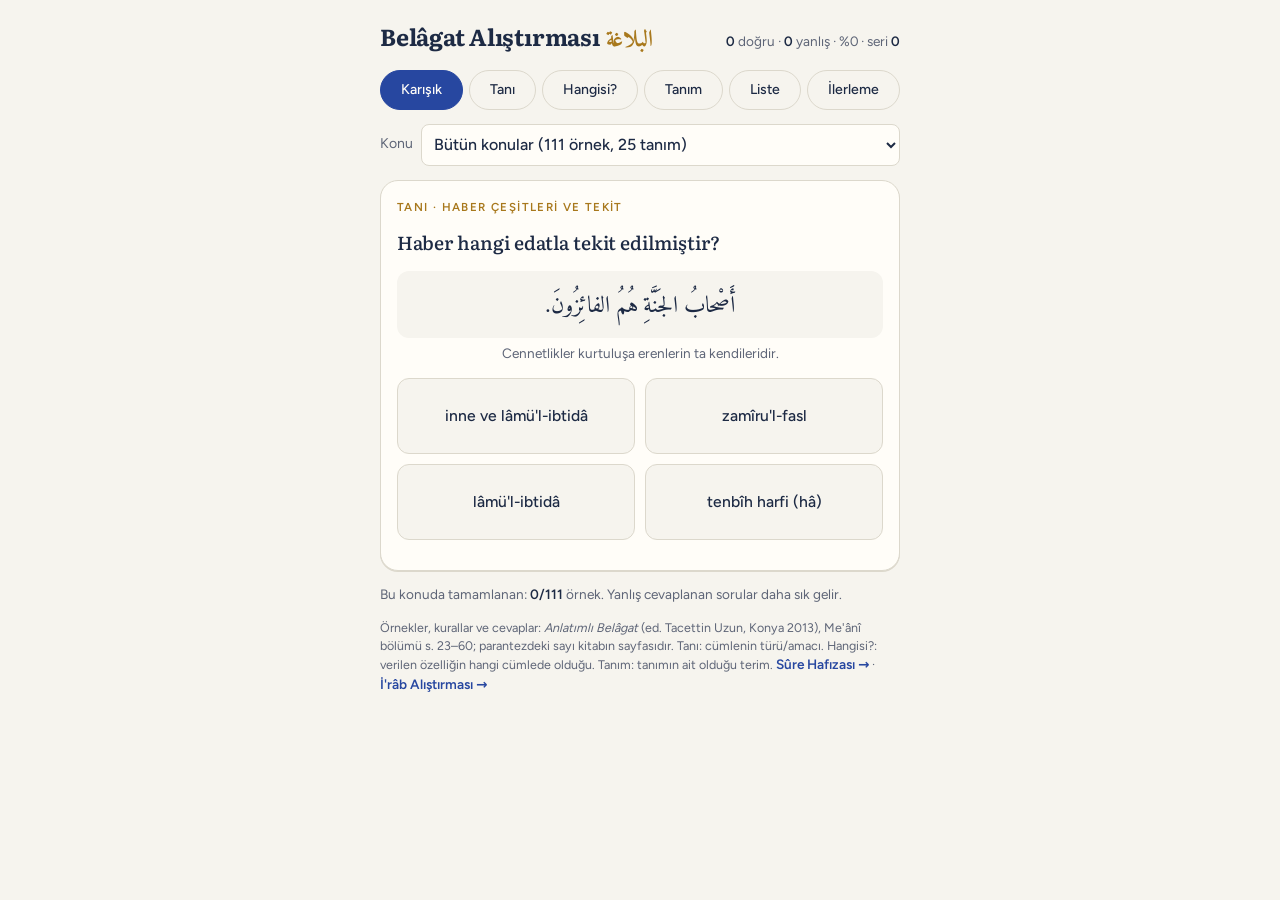
==== belagat.html @ 0d490fb8 "Belâgat Alıştırması (Anlatımlı Belâgat, Me'ânî s. 23-60) ve sınıf sınavına belâgat konuları Co-Autho" ====
<!doctype html><html lang="tr"><head><meta charset="utf-8"><meta name="viewport" content="width=device-width,initial-scale=1,viewport-fit=cover">
<title>Belâgat Alıştırması</title><meta name="theme-color" content="#f6f4ee"><meta name="format-detection" content="telephone=no">
<link rel="stylesheet" href="fonts.css"><link rel="manifest" href="manifest.webmanifest"><link rel="icon" href="icons/icon-192.png" sizes="192x192" type="image/png">
<style>[hidden]{display:none!important}*,*::before,*::after{box-sizing:border-box}
/* Layout: tek sütun, telefon ölçüsünde kart; üstte mod sekmeleri, ortada soru, altta seçenekler. Mushaf kâğıdı + lâcivert mürekkep + tezhip altını */
:root{
  --paper:#f6f4ee; --card:#fffdf8; --ink:#1d2a44; --muted:#5e6577; --line:#dcd8cc;
  --lapis:#2747a0; --lapis-soft:#e4e9f7; --gold:#a8781c; --gold-soft:#f5ead3;
  --ok:#1f7a4d; --ok-soft:#dcf0e4; --bad:#b03a2e; --bad-soft:#f7e1de;
  --f-ar:"Amiri","Noto Naskh Arabic","Scheherazade New","Traditional Arabic",serif;
  --f-disp:"Literata",Georgia,serif;
  --f-ui:"Figtree",system-ui,-apple-system,"Segoe UI",sans-serif;
}
@media (prefers-color-scheme: dark){:root:not([data-theme="light"]){
  --paper:#12161f; --card:#1a2030; --ink:#e8e4d8; --muted:#a3a8b6; --line:#2d3446;
  --lapis:#8fa8ec; --lapis-soft:#25305a; --gold:#d8aa52; --gold-soft:#3a3020;
  --ok:#6fcf9c; --ok-soft:#173a2a; --bad:#ec8a7e; --bad-soft:#41211e; color-scheme:dark}}
:root[data-theme="dark"]{
  --paper:#12161f; --card:#1a2030; --ink:#e8e4d8; --muted:#a3a8b6; --line:#2d3446;
  --lapis:#8fa8ec; --lapis-soft:#25305a; --gold:#d8aa52; --gold-soft:#3a3020;
  --ok:#6fcf9c; --ok-soft:#173a2a; --bad:#ec8a7e; --bad-soft:#41211e; color-scheme:dark}
html,body{background:var(--paper);color:var(--ink)}
body{font-family:var(--f-ui);font-size:17px;line-height:1.45;-webkit-tap-highlight-color:transparent;overscroll-behavior-y:contain;-webkit-text-size-adjust:100%;
  padding-left:max(16px,env(safe-area-inset-left,0px));padding-right:max(16px,env(safe-area-inset-right,0px));padding-block:12px 96px}
.wrap{max-width:520px;margin:0 auto;display:flex;flex-direction:column;gap:14px}
header{display:flex;align-items:baseline;justify-content:space-between;gap:4px 12px;flex-wrap:wrap}
h1{font-family:var(--f-disp);font-weight:700;font-size:1.45rem;margin:0;letter-spacing:-.01em}
h1 span{font-family:var(--f-ar);color:var(--gold);font-weight:700;margin-inline-start:6px}
.stats{font-size:.85rem;color:var(--muted);font-variant-numeric:tabular-nums}
.stats b{color:var(--ink)}
nav.tabs{display:flex;flex-wrap:wrap;gap:6px}
nav.tabs button{flex:1 1 auto;min-height:40px;border:1px solid var(--line);background:transparent;color:var(--ink);
  font:500 .88rem var(--f-ui);padding:6px 10px;border-radius:999px;cursor:pointer;touch-action:manipulation;user-select:none;-webkit-user-select:none}
nav.tabs button[aria-pressed="true"]{background:var(--lapis);border-color:var(--lapis);color:var(--card)}
.filter{display:flex;align-items:center;gap:8px;font-size:.88rem;color:var(--muted)}
.filter{flex-wrap:wrap}
.filter select{flex:1 1 200px;min-height:42px;font:500 1rem var(--f-ui);color:var(--ink);background:var(--card);border:1px solid var(--line);border-radius:8px;padding:6px 8px}
.card{background:var(--card);border:1px solid var(--line);border-radius:18px;padding:18px 16px 16px;display:flex;flex-direction:column;gap:14px;
  box-shadow:0 1px 0 var(--line)}
.kind{font-size:.72rem;letter-spacing:.12em;text-transform:uppercase;color:var(--gold);font-weight:600}
.prompt{font-family:var(--f-disp);font-size:1.18rem;font-weight:500;text-wrap:balance;margin:0}
.big{font-family:var(--f-ar);font-size:clamp(2.4rem,12vw,3.1rem);line-height:1.35;text-align:center;color:var(--lapis);direction:rtl}
.bignum{font-family:var(--f-disp);font-size:clamp(2.6rem,13vw,3.4rem);text-align:center;color:var(--lapis);font-variant-numeric:tabular-nums;line-height:1.1}
.sub{text-align:center;color:var(--muted);font-size:.95rem;margin-top:-8px}
.opts{display:grid;grid-template-columns:1fr 1fr;gap:10px}
.opts.one{grid-template-columns:1fr}
.opt{min-height:76px;min-width:0;border:1.5px solid var(--line);touch-action:manipulation;user-select:none;-webkit-user-select:none;background:var(--paper);color:var(--ink);border-radius:12px;
  font:500 1rem var(--f-ui);padding:10px 8px;cursor:pointer;display:flex;flex-direction:column;align-items:center;justify-content:center;gap:2px;text-align:center}
.opt .ar{font-family:var(--f-ar);font-size:1.5rem;line-height:1.2;direction:rtl}
.opt .tr{font-size:.85rem;color:var(--muted)}
.opt.num{font-family:var(--f-disp);font-size:1.6rem;font-variant-numeric:tabular-nums}
@media (hover:hover){.opt:hover:not(:disabled){border-color:var(--lapis)}}
.opt:active:not(:disabled){transform:scale(.98);border-color:var(--lapis)}
.opt:focus-visible,nav.tabs button:focus-visible,.next:focus-visible{outline:3px solid var(--gold);outline-offset:2px}
.opt.right{background:var(--ok-soft);border-color:var(--ok);color:var(--ok)}
.opt.right .tr{color:var(--ok)}
.opt.wrong{background:var(--bad-soft);border-color:var(--bad);color:var(--bad)}
.opt:disabled{cursor:default}
.feedback{border-radius:12px;padding:12px 14px;background:var(--gold-soft);font-size:.92rem;display:flex;flex-direction:column;gap:4px}
.feedback .title{font-weight:600}
.feedback .ar{font-family:var(--f-ar);font-size:1.45rem;line-height:1.3}
.feedback{scroll-margin-bottom:96px}
.feedback .fbhead{display:flex;align-items:baseline;justify-content:space-between;gap:8px}
.nextbar{position:fixed;left:0;right:0;bottom:0;z-index:5;background:var(--paper);border-top:1px solid var(--line);
  padding:10px max(16px,env(safe-area-inset-right,0px)) calc(10px + env(safe-area-inset-bottom,0px)) max(16px,env(safe-area-inset-left,0px))}
.next{display:block;width:100%;max-width:520px;margin:0 auto;min-height:56px;border:0;border-radius:14px;background:var(--lapis);color:var(--card);font:600 1.05rem var(--f-ui);padding:14px;cursor:pointer;touch-action:manipulation}
.weak{font-size:.85rem;color:var(--muted)}
.install{align-self:flex-start;border:1px solid var(--gold);background:var(--gold-soft);color:var(--ink);font:600 .9rem var(--f-ui);padding:9px 14px;border-radius:999px;cursor:pointer;min-height:42px}
.weak b{color:var(--ink);font-weight:600}
/* Liste */
.list{display:flex;flex-direction:column;gap:6px}
.search{font:400 1rem var(--f-ui);min-height:46px;padding:10px 12px;border-radius:10px;border:1px solid var(--line);background:var(--card);color:var(--ink)}
.row{display:grid;grid-template-columns:34px minmax(0,1fr) auto;gap:10px;align-items:center;background:var(--card);border:1px solid var(--line);border-radius:12px;padding:10px 12px}
.row .no{font-family:var(--f-disp);font-weight:700;color:var(--gold);font-variant-numeric:tabular-nums;text-align:center}
.row .mid{min-width:0}
.row .nm{font-weight:600}
.row .mn{font-size:.82rem;color:var(--muted)}
.row .rt{text-align:end;display:flex;flex-direction:column;align-items:flex-end;gap:2px}
.row .rar{font-family:var(--f-ar);font-size:1.3rem;line-height:1.1;color:var(--lapis)}
.pill{font-size:.72rem;padding:2px 7px;border-radius:999px;background:var(--lapis-soft);color:var(--lapis);font-variant-numeric:tabular-nums;white-space:nowrap}
.pill.d{background:var(--gold-soft);color:var(--gold)}
.note{font-size:.78rem;color:var(--muted)}
.prog{display:flex;flex-direction:column;gap:14px}
.prog h3{font:600 1rem var(--f-ui);margin:0 0 6px}
.kpis{display:grid;grid-template-columns:repeat(3,1fr);gap:8px}
.kpi{background:var(--card);border:1px solid var(--line);border-radius:12px;padding:10px;text-align:center}
.kpi b{display:block;font-size:1.35rem;color:var(--lapis);font-variant-numeric:tabular-nums}
.kpi span{font-size:.75rem;color:var(--muted)}
.days{display:grid;grid-template-columns:repeat(7,1fr);gap:6px;align-items:end;height:120px;background:var(--card);border:1px solid var(--line);border-radius:12px;padding:10px 10px 6px}
.day{display:flex;flex-direction:column;align-items:center;justify-content:flex-end;height:100%;gap:3px;font-size:.7rem;color:var(--muted)}
.stk{width:70%;height:70%;display:flex;flex-direction:column;justify-content:flex-end}.stk:empty,.stk.z{border-bottom:2px solid var(--line)}
.bar{width:100%;background:var(--lapis)}
.bar.w{background:var(--bad);border-radius:0}
.mrow{display:grid;grid-template-columns:110px 1fr 46px;gap:8px;align-items:center;font-size:.85rem}
.track{height:8px;background:var(--line);border-radius:99px;overflow:hidden}
.fill{height:100%;background:var(--ok)}
.btns{display:flex;flex-wrap:wrap;gap:8px}
.btn{border:1px solid var(--line);background:var(--card);color:var(--ink);font:600 .88rem var(--f-ui);padding:10px 14px;border-radius:999px;min-height:44px;cursor:pointer}
.btn.danger{border-color:var(--bad);color:var(--bad)}
@media (prefers-reduced-motion:no-preference){.opt{transition:background .15s,border-color .15s,transform .08s}}
/* Yatay tutuş: başlık küçülür, seçenekler dört sütun */
@media (orientation:landscape) and (max-height:500px){
  body{padding-block:8px 84px}
  .wrap{max-width:760px;gap:10px}
  .card{padding:14px 16px;gap:10px}
  .big{font-size:2.2rem}.bignum{font-size:2.3rem}
  .opts{grid-template-columns:repeat(4,1fr)}.opts.two{grid-template-columns:1fr 1fr}
  .opt{min-height:60px}
  .next{max-width:760px}
}
.ayah{font-family:var(--f-ar);font-size:1.55rem;line-height:2.1;direction:rtl;text-align:center;color:var(--ink);background:var(--paper);border-radius:12px;padding:10px 12px}
.ref{text-align:center;color:var(--muted);font-size:.85rem;margin-top:-8px}
.opt.mean{font-size:.98rem;line-height:1.3}
.opt .arw{font-family:var(--f-ar);font-size:1.7rem;line-height:1.3;direction:rtl}
.feedback .ayah{font-size:1.3rem;background:transparent;padding:4px 0;text-align:right}
.wrow{display:grid;grid-template-columns:minmax(0,1fr) auto;gap:10px;align-items:center;background:var(--card);border:1px solid var(--line);border-radius:12px;padding:8px 12px}
.wrow .m{font-size:.92rem}.wrow .m small{display:block;color:var(--muted);font-size:.76rem}
.wrow .a{font-family:var(--f-ar);font-size:1.5rem;color:var(--lapis);direction:rtl}
.wrow.ok{border-color:var(--ok)}
.sh{font:600 .95rem var(--f-ui);margin:10px 0 2px;color:var(--gold)}
.applink{font-size:.85rem;color:var(--lapis);text-decoration:none;font-weight:600}
.sent{font-size:1.75rem;line-height:2}
.tg{color:var(--lapis);border-bottom:3px solid var(--gold);padding-bottom:2px}
.wrow.col{grid-template-columns:1fr}
.wrow.col .sent{font-size:1.4rem;background:transparent;padding:0;text-align:right}
.opts.two{grid-template-columns:1fr 1fr}
.sent2{font-size:1.45rem;line-height:2.05}
.defn{font-size:1rem;line-height:1.5;background:var(--paper);border-radius:12px;padding:12px 14px;text-align:center}
.opts.col1{grid-template-columns:1fr}
.opt.aropt{font-family:var(--f-ar);font-size:1.2rem;line-height:1.8;text-align:right;justify-content:flex-end;padding:10px 14px;min-height:0}
.opt.aropt span{display:block;width:100%}
</style></head><body>
<div class="wrap">
  <header>
    <h1>Belâgat Alıştırması<span>البلاغة</span></h1>
    <div class="stats" id="stats"></div>
  </header>
  <nav class="tabs" id="tabs" aria-label="Çalışma türü">
    <button data-mode="mix" aria-pressed="true">Karışık</button>
    <button data-mode="tani">Tanı</button>
    <button data-mode="hangi">Hangisi?</button>
    <button data-mode="tanim">Tanım</button>
    <button data-mode="liste">Liste</button>
    <button data-mode="ilerleme">İlerleme</button>
  </nav>
  <div class="filter" id="filterBox"><label for="range">Konu</label><select id="range"></select></div>
  <section class="card" id="quiz" aria-live="polite"></section>
  <div class="weak" id="weak"></div>
  <section id="listView" hidden><div class="list" id="rows"></div></section>
  <section id="progView" class="prog" hidden></section>
  <div class="note">Örnekler, kurallar ve cevaplar: <i>Anlatımlı Belâgat</i> (ed. Tacettin Uzun, Konya 2013), Me'ânî bölümü s. 23–60; parantezdeki sayı kitabın sayfasıdır. Tanı: cümlenin türü/amacı. Hangisi?: verilen özelliğin hangi cümlede olduğu. Tanım: tanımın ait olduğu terim. <a class="applink" href="./">Sûre Hafızası →</a> · <a class="applink" href="irab.html">İ'râb Alıştırması →</a></div>
</div>
<script>
const BEL_DATA={"K": {"1": "Haber ve inşâ", "2": "Haberin gayeleri", "3": "Haber çeşitleri ve tekit", "4": "İnşâ çeşitleri", "5": "Emir", "6": "Nehiy", "7": "İstifhâm", "8": "Temennî ve teraccî", "9": "Nidâ"}, "P": {"cümle türü": "Bu cümle haberî mi, inşâî mi?", "haberin gayesi": "Bu haberin gayesi nedir?", "haberin çeşidi": "Bu haber hangi türdendir?", "tekit edatı": "Haber hangi edatla tekit edilmiştir?", "inşâ türü": "Bu cümle hangi inşâ türündendir?", "emrin kalıbı": "Emir hangi kalıpla yapılmıştır?", "emrin anlamı": "Emir hangi anlamda kullanılmıştır?", "nehyin anlamı": "Nehiy hangi anlamda kullanılmıştır?", "istenen şey": "Bu soruda ne istenmektedir?", "istifhâmın anlamı": "İstifhâm hangi anlamda kullanılmıştır?", "temennî edatı": "Temennî/teraccî hangi edatla yapılmıştır?", "nidânın amacı": "Bu nidâda ne amaçlanmıştır?"}, "R": {"cümle türü": "Hangisi {}dir?", "haberin gayesi": "Hangi cümlede {} gayesi vardır?", "haberin çeşidi": "Hangisi {}dir?", "tekit edatı": "Hangi cümlede haber {} ile tekit edilmiştir?", "inşâ türü": "Hangisi {} örneğidir?", "emrin kalıbı": "Hangi cümlede emir “{}” kalıbıyla yapılmıştır?", "emrin anlamı": "Hangi cümlede emir {} anlamındadır?", "nehyin anlamı": "Hangi cümlede nehiy {} anlamındadır?", "istenen şey": "Hangi soruda {} istenmektedir?", "istifhâmın anlamı": "Hangi cümlede istifhâm {} anlamındadır?", "temennî edatı": "Hangi cümlede {} kullanılmıştır?", "nidânın amacı": "Hangi nidâda “{}” amaçlanmıştır?"}, "S": [{"k": 1, "g": "cümle türü", "ar": "خالِدٌ يُكْرِمُ الضَّيْفَ ويَرْعَى حَقَّ الجارِ", "tr": "Halit konuğa ikram eder ve komşu hakkını gözetir.", "a": "haberî cümle", "s": "23"}, {"k": 1, "g": "cümle türü", "ar": "أَدِّ واجِبَكَ", "tr": "Ödevini yap.", "a": "inşâî cümle", "s": "23"}, {"k": 1, "g": "cümle türü", "ar": "ما أَجْمَلَ الإحْسانَ!", "tr": "İyilik etmek ne kadar güzel!", "a": "inşâî cümle", "s": "23"}, {"k": 1, "g": "cümle türü", "ar": "شَرُّ النّاسِ الَّذِينَ يُكْرَمُونَ اتِّقاءَ أَلْسِنَتِهِمْ", "tr": "En kötü insanlar, dillerinden korkulduğu için kendilerine ikram edilenlerdir.", "a": "haberî cümle", "s": "32"}, {"k": 1, "g": "cümle türü", "ar": "أَلا لَيْتَ الشَّبابَ يَعُودُ يَوْمًا * فَأُخْبِرَهُ بِما فَعَلَ المَشِيبُ", "tr": "Keşke gençlik bir gün dönse de, ihtiyarlığın neler yaptığını ona haber versem.", "a": "inşâî cümle", "s": "32"}, {"k": 2, "g": "haberin gayesi", "ar": "الأَرْضُ تَدُورُ حَوْلَ الشَّمْسِ.", "tr": "Dünya güneşin çevresinde döner.", "a": "fâidetü'l-haber", "s": "25"}, {"k": 2, "g": "haberin gayesi", "ar": "نالَكَ مِنَ السَّفَرِ نَصَبٌ شَدِيدٌ.", "tr": "Yolculuk seni çok yordu.", "a": "lâzimü'l-fâide", "s": "25"}, {"k": 2, "g": "haberin gayesi", "ar": "رَبِّ إِنِّي لا أَسْتَطِيعُ اصْطِبارًا * فَاعْفُ عَنِّي يا مَنْ يُقِيلُ العِثارا", "tr": "Rabbim! Sabredemiyorum, beni bağışla ey günahı affeden!", "a": "istirhâm (yalvarma)", "s": "25"}, {"k": 2, "g": "haberin gayesi", "ar": "ذَهَبَ الشَّبابُ فَما لَهُ مِنْ عَوْدَةٍ * وأَتَى المَشِيبُ فَأَيْنَ مِنْهُ المَهْرَبُ", "tr": "Gençlik gitti, geri gelmeyecek. Yaşlılık geldi, ondan nereye kaçılacak?", "a": "tahassür (sevilen şeye üzülme)", "s": "25"}, {"k": 2, "g": "haberin gayesi", "ar": "إِذا بَلَغَ الفِطامَ لَنا صَبِيٌّ * تَخِرُّ لَهُ الجَبابِرُ ساجِدِينا", "tr": "Bizim bir çocuğumuz sütten kesilme çağına gelince zorbalar onun önünde secdeye kapanır.", "a": "fahr (övünme)", "s": "25"}, {"k": 2, "g": "haberin gayesi", "ar": "إِذا كُنْتَ في كُلِّ الأُمُورِ مُعاتِبًا * صَدِيقَكَ لَمْ تَلْقَ الَّذِي لا تُعاتِبُهْ", "tr": "Her şeyde arkadaşını azarlarsan, azarlamayacağın kimseyi bulamazsın.", "a": "irşâd ve nush (öğüt)", "s": "25"}, {"k": 2, "g": "haberin gayesi", "ar": "فَإِنَّكَ شَمْسٌ والمُلُوكُ كَواكِبُ * إِذا طَلَعَتْ لَمْ يَبْدُ مِنْهُنَّ كَوْكَبُ", "tr": "Sen güneşsin, krallar yıldız. Güneş doğunca yıldızların hiçbiri görünmez.", "a": "medih (övgü)", "s": "25"}, {"k": 2, "g": "haberin gayesi", "ar": "حُرُوبُ المُسْتَقْبَلِ جَوِّيَّةٌ.", "tr": "Geleceğin savaşları hava savaşları olacaktır.", "a": "fâidetü'l-haber", "s": "32"}, {"k": 2, "g": "haberin gayesi", "ar": "أَنْتَ سافَرْتَ أَمْسِ.", "tr": "Sen dün yolculuğa çıktın.", "a": "lâzimü'l-fâide", "s": "32"}, {"k": 3, "g": "haberin çeşidi", "ar": "الحَياءُ زِينَةُ الحَياةِ.", "tr": "Hayâ, hayatın süsüdür.", "a": "ibtidâî haber", "s": "29"}, {"k": 3, "g": "haberin çeşidi", "ar": "إِنَّ النَّفْسَ لَأَمّارَةٌ بِالسُّوءِ.", "tr": "Gerçekten nefis aşırı derecede kötülüğü emreder. (Yûsuf 12/53)", "a": "inkârî haber", "s": "29"}, {"k": 3, "g": "haberin çeşidi", "ar": "وحَقِّكَ إِنَّ الفَراغَ لَمَفْسَدَةٌ.", "tr": "Yemin ederim ki, işsizlik kötü ve zararlıdır.", "a": "inkârî haber", "s": "29"}, {"k": 3, "g": "haberin çeşidi", "ar": "لَأَنْتَ أَحَقُّ بِالإِكْرامِ.", "tr": "Sen, kesinlikle ikrama en layık olansın.", "a": "talebî haber", "s": "29"}, {"k": 3, "g": "haberin çeşidi", "ar": "ها أَنْتُمْ تُحِبُّونَهُمْ ولا يُحِبُّونَكُمْ.", "tr": "İşte siz onları seversiniz, onlar ise sizi sevmezler.", "a": "talebî haber", "s": "29"}, {"k": 3, "g": "haberin çeşidi", "ar": "تاللهِ كَلّا سَوْفَ تَعْلَمُونَ.", "tr": "Allah'a yemin ederim ki, hayır, ileride bileceksiniz.", "a": "inkârî haber", "s": "29"}, {"k": 3, "g": "haberin çeşidi", "ar": "وأَمّا مَنْ آمَنَ وعَمِلَ صالِحًا فَلَهُ جَزاءً الحُسْنَى.", "tr": "Kim iman eder ve sâlih amel işlerse, ona mükâfat olarak daha güzeli vardır. (Kehf 18/88)", "a": "talebî haber", "s": "29"}, {"k": 3, "g": "haberin çeşidi", "ar": "أَصْحابُ الجَنَّةِ هُمُ الفائِزُونَ.", "tr": "Cennetlikler kurtuluşa erenlerin ta kendileridir. (Haşr 59/20)", "a": "talebî haber", "s": "30"}, {"k": 3, "g": "haberin çeşidi", "ar": "وإِنِّي لَصَبّارٌ عَلَى ما يَنُوبُنِي * وحَسْبُكَ أَنَّ اللهَ أَثْنَى عَلَى الصَّبْرِ", "tr": "Şüphesiz ben, başıma gelen musibetlere çok sabrederim.", "a": "inkârî haber", "s": "32"}, {"k": 3, "g": "haberin çeşidi", "ar": "ما المُقْتَصِدُ بِمُفْتَقِرٍ.", "tr": "Tutumlu olan asla fakir düşmez.", "a": "talebî haber", "s": "32"}, {"k": 3, "g": "tekit edatı", "ar": "إِنَّ النَّفْسَ لَأَمّارَةٌ بِالسُّوءِ.", "tr": "Gerçekten nefis aşırı derecede kötülüğü emreder.", "a": "inne ve lâmü'l-ibtidâ", "s": "29"}, {"k": 3, "g": "tekit edatı", "ar": "لَأَنْتَ أَحَقُّ بِالإِكْرامِ.", "tr": "Sen, kesinlikle ikrama en layık olansın.", "a": "lâmü'l-ibtidâ", "s": "29"}, {"k": 3, "g": "tekit edatı", "ar": "ها أَنْتُمْ تُحِبُّونَهُمْ ولا يُحِبُّونَكُمْ.", "tr": "İşte siz onları seversiniz, onlar ise sizi sevmezler.", "a": "tenbîh harfi (hâ)", "s": "29"}, {"k": 3, "g": "tekit edatı", "ar": "تاللهِ كَلّا سَوْفَ تَعْلَمُونَ.", "tr": "Allah'a yemin ederim ki, hayır, ileride bileceksiniz.", "a": "kasem (tâ) ve kellâ", "s": "29"}, {"k": 3, "g": "tekit edatı", "ar": "وأَمّا مَنْ آمَنَ وعَمِلَ صالِحًا فَلَهُ جَزاءً الحُسْنَى.", "tr": "Kim iman eder ve sâlih amel işlerse, ona daha güzeli vardır.", "a": "şartiyye ve tafsîliyye olan emmâ", "s": "29"}, {"k": 3, "g": "tekit edatı", "ar": "أَصْحابُ الجَنَّةِ هُمُ الفائِزُونَ.", "tr": "Cennetlikler kurtuluşa erenlerin ta kendileridir.", "a": "zamîru'l-fasl", "s": "30"}, {"k": 3, "g": "tekit edatı", "ar": "ما المُقْتَصِدُ بِمُفْتَقِرٍ.", "tr": "Tutumlu olan asla fakir düşmez.", "a": "zâid harf (bâ)", "s": "32"}, {"k": 4, "g": "inşâ türü", "ar": "اِسْمَعِ النَّصِيحَةَ!", "tr": "Öğüdü dinle!", "a": "talebî inşâ – emir", "s": "33"}, {"k": 4, "g": "inşâ türü", "ar": "لا تُؤَجِّلْ عَمَلَكَ!", "tr": "İşini erteleme!", "a": "talebî inşâ – nehiy", "s": "33"}, {"k": 4, "g": "inşâ türü", "ar": "أَمُجْتَهِدٌ أَنْتَ؟", "tr": "Sen çalışkan mısın?", "a": "talebî inşâ – istifhâm", "s": "33"}, {"k": 4, "g": "inşâ türü", "ar": "لَيْتَ الشَّبابَ يَعُودُ!", "tr": "Keşke gençlik geri gelse!", "a": "talebî inşâ – temennî", "s": "33"}, {"k": 4, "g": "inşâ türü", "ar": "يا غافِلُ انْتَبِهْ!", "tr": "Gafil! Dikkat et!", "a": "talebî inşâ – nidâ", "s": "33"}, {"k": 4, "g": "inşâ türü", "ar": "ما أَصْدَقَكَ!", "tr": "Ne kadar doğrusun!", "a": "gayr-i talebî inşâ – taaccüb", "s": "33"}, {"k": 4, "g": "inşâ türü", "ar": "واللهِ لَأَجْتَهِدَنَّ.", "tr": "Vallahi, mutlaka çalışacağım.", "a": "gayr-i talebî inşâ – kasem", "s": "33"}, {"k": 4, "g": "inşâ türü", "ar": "نِعْمَ الخَلَّةُ الشَّجاعَةُ.", "tr": "Cesaret ne iyi özelliktir.", "a": "gayr-i talebî inşâ – medih", "s": "33"}, {"k": 4, "g": "inşâ türü", "ar": "بِئْسَ رَجُلًا الجَبانُ.", "tr": "Korkak ne kötü insandır.", "a": "gayr-i talebî inşâ – zem", "s": "33"}, {"k": 4, "g": "inşâ türü", "ar": "لَعَلَّ المَرِيضَ يُشْفَى.", "tr": "Belki hasta iyileşir.", "a": "gayr-i talebî inşâ – recâ", "s": "33"}, {"k": 5, "g": "emrin kalıbı", "ar": "وأَوْفُوا بِعَهْدِ اللهِ إِذا عاهَدْتُمْ", "tr": "Anlaşma yaptığınız zaman Allah'a verdiğiniz sözü yerine getirin! (Nahl 16/91)", "a": "emir fiili", "s": "37"}, {"k": 5, "g": "emrin kalıbı", "ar": "خُذِ الكِتابَ بِقُوَّةٍ", "tr": "Kitabı kuvvetle tut! (Meryem 19/12)", "a": "emir fiili", "s": "37"}, {"k": 5, "g": "emrin kalıbı", "ar": "لِيُنْفِقْ ذُو سَعَةٍ مِنْ سَعَتِهِ", "tr": "Eli geniş olan genişliğine göre nafaka versin! (Talak 65/7)", "a": "emir lâmlı muzâri", "s": "37"}, {"k": 5, "g": "emrin kalıbı", "ar": "عَلَيْكَ بِالاجْتِهادِ.", "tr": "Çalışmaya sarıl!", "a": "emir bildiren ism-i fiil", "s": "37"}, {"k": 5, "g": "emrin kalıbı", "ar": "وبِالوالِدَيْنِ إِحْسانًا", "tr": "Ana babaya iyilik ediniz!", "a": "fiilinin yerini tutan masdar", "s": "37"}, {"k": 5, "g": "emrin kalıbı", "ar": "فَصَبْرًا في مَجالِ المَوْتِ صَبْرًا * فَما نَيْلُ الخُلُودِ بِمُسْتَطاعِ", "tr": "Ölüm konusunda sabret, sabret! Ebedîliği elde etmek imkânsızdır.", "a": "fiilinin yerini tutan masdar", "s": "36"}, {"k": 5, "g": "emrin anlamı", "ar": "يا خَلِيلَيَّ خَلِّيانِي وما بِي * أَوْ أَعِيدا إِلَيَّ عَهْدَ الشَّبابِ", "tr": "İki dostum! Ya beni kendi hâlime bırakın ya da bana gençlik günlerimi iade edin.", "a": "iltimâs", "s": "37"}, {"k": 5, "g": "emrin anlamı", "ar": "أَزِلْ حَسَدَ الحُسّادِ عَنِّي بِكَبْتِهِمْ * فَأَنْتَ الَّذِي صَيَّرْتَهُمْ لِي حُسَّدا", "tr": "Kıskançları susturarak beni kıskanılmaktan kurtar! Onları kıskanır hâle sen getirdin.", "a": "duâ", "s": "37"}, {"k": 5, "g": "emrin anlamı", "ar": "شاوِرْ سِواكَ إِذا نابَتْكَ نائِبَةٌ * يَوْمًا وإِنْ كُنْتَ مِنْ أَهْلِ المَشُوراتِ", "tr": "Kendisine danışılanlardan olsan da başına bir felaket gelince başkalarına danış!", "a": "irşâd", "s": "37"}, {"k": 5, "g": "emrin anlamı", "ar": "أَلا أَيُّها اللَّيْلُ الطَّوِيلُ أَلا انْجَلِي * بِصُبْحٍ وما الإِصْباحُ مِنْكَ بِأَمْثَلِ", "tr": "Uzun gece! Haydi yeni bir sabahla açıl! Senin getireceğin sabah daha iyi değil.", "a": "temennî", "s": "38"}, {"k": 5, "g": "emrin anlamı", "ar": "أَرُونِي بَخِيلًا طالَ عُمْرًا بِبُخْلِهِ * وهاتُوا كَرِيمًا ماتَ مِنْ كَثْرَةِ البَذْلِ", "tr": "Cimriliğiyle ömrü uzamış birini gösterin bana! Cömertlikten ölmüş birini getirin bana!", "a": "ta'cîz", "s": "38"}, {"k": 5, "g": "emrin anlamı", "ar": "إِذا لَمْ تَخْشَ عاقِبَةَ اللَّيالِي * ولَمْ تَسْتَحْيِ فَافْعَلْ ما تَشاءُ", "tr": "Gecelerin sonundan korkmadığın ve utanmadığın zaman dilediğini yap!", "a": "tehdîd", "s": "38"}, {"k": 5, "g": "emrin anlamı", "ar": "رَبَّنا إِنَّنا سَمِعْنا مُنادِيًا يُنادِي لِلإِيمانِ أَنْ آمِنُوا بِرَبِّكُمْ فَآمَنّا رَبَّنا فَاغْفِرْ لَنا ذُنُوبَنا", "tr": "Rabbimiz! ... Rabbimiz, günahlarımızı bağışla. (Âl-i İmrân 3/193)", "a": "duâ", "s": "41"}, {"k": 5, "g": "emrin anlamı", "ar": "يا نَدِيمَيَّ مِنْ سَرَنْدِيبَ كُفّا * عَنْ مَلامِي وخَلِّيانِي لِما بِي", "tr": "Ey Serendib'deki iki dostum! Beni kınamayı bırakın, beni hâlimle baş başa bırakın.", "a": "iltimâs", "s": "41"}, {"k": 5, "g": "emrin anlamı", "ar": "يا دارَ عَبْلَةَ بِالجِواءِ تَكَلَّمِي * وعِمِي صَباحًا دارَ عَبْلَةَ واسْلَمِي", "tr": "Ey Cevâ'daki Able'nin yurdu! Konuş! Günaydın, esen kal!", "a": "temennî", "s": "41"}, {"k": 5, "g": "emrin anlamı", "ar": "حُبُّ السَّلامَةِ يُثْنِي هَمَّ صاحِبِهِ * عَنِ المَعالِي ويُغْرِي المَرْءَ بِالكَسَلِ * فَإِنْ جَنَحْتَ إِلَيْهِ فَاتَّخِذْ نَفَقًا * في الأَرْضِ أَوْ سُلَّمًا في الجَوِّ فَاعْتَزِلِ", "tr": "Esenlik merakı insanı yüceliklerden alıkoyar... Buna yönelirsen yeryüzüne bir tünel kaz ya da göğe merdiven kur da uzaklaş!", "a": "ta'cîz", "s": "41"}, {"k": 5, "g": "emrin anlamı", "ar": "فَانْهَضْ إِلَى صَهَواتِ المَجْدِ مُعْتَلِيًا * فَالبازُ لَمْ يَأْوِ إِلّا عالِيَ القُلَلِ", "tr": "Yükselerek şerefin zirvelerine doğru atıl! Şahin ancak yüksek zirvelerde barınır.", "a": "irşâd", "s": "41"}, {"k": 6, "g": "nehyin anlamı", "ar": "لا تَحْتَجِبْ عَنِ العُيُونِ أَيُّها القَمَرُ.", "tr": "Ay! Gözlerden saklanma.", "a": "temennî", "s": "44"}, {"k": 6, "g": "nehyin anlamı", "ar": "لا تَعْتَذِرُوا اليَوْمَ.", "tr": "Bu gün mazeret göstermeyin.", "a": "tevbîh", "s": "44"}, {"k": 6, "g": "nehyin anlamı", "ar": "يا إِلَهِي لا تَمْنَعْ عَطاءَكَ عَنِّي.", "tr": "İlahım! Benden lütfunu esirgeme.", "a": "duâ", "s": "44"}, {"k": 6, "g": "nehyin anlamı", "ar": "لا تَكُنْ رَطْبًا فَتُعْصَرَ، ولا يابِسًا فَتُكْسَرَ.", "tr": "Pek yaş olma sıkılırsın; pek de kuru olma kırılırsın.", "a": "irşâd", "s": "44"}, {"k": 7, "g": "istifhâmın anlamı", "ar": "أَغَيْرَ اللهِ تَدْعُونَ؟", "tr": "Allah'tan başkasına mı yalvarıyorsunuz?", "a": "inkâr", "s": "49"}, {"k": 7, "g": "istifhâmın anlamı", "ar": "مَتَى يَبْلُغُ البُنْيانُ يَوْمًا تَمامَهُ * إِذا كُنْتَ تَبْنِيهِ وغَيْرُكَ يَهْدِمُ", "tr": "Senin yaptığını öbürü yıkarsa, yapı bir gün ne zaman tamamlanır?", "a": "inkâr", "s": "49"}, {"k": 7, "g": "istifhâmın anlamı", "ar": "أَتَخْشَوْنَهُمْ فَاللهُ أَحَقُّ أَنْ تَخْشَوْهُ إِنْ كُنْتُمْ مُؤْمِنِينَ", "tr": "Onlardan korkuyor musunuz? Oysa mümin iseniz Allah'tan korkmanız daha uygundur.", "a": "nehiy", "s": "49"}, {"k": 7, "g": "istifhâmın anlamı", "ar": "مَنْ ذا الَّذِي يَشْفَعُ عِنْدَهُ إِلّا بِإِذْنِهِ", "tr": "İzni olmaksızın onun katında şefaatte bulunacak kimdir?", "a": "ta'zîm", "s": "49"}, {"k": 7, "g": "istifhâmın anlamı", "ar": "ما لِهَذا الرَّسُولِ يَأْكُلُ الطَّعامَ ويَمْشِي في الأَسْواقِ", "tr": "Bu ne biçim elçi! Yemek yiyor, çarşı pazarda dolaşıyor.", "a": "taaccüb", "s": "49"}, {"k": 8, "g": "temennî edatı", "ar": "لَيْتَ الكَواكِبَ تَدْنُو لِي فَأَنْظِمَها * عُقُودَ مَدْحٍ", "tr": "Keşke yıldızlar bana yaklaşsa da onları övgü gerdanlıkları olarak dizsem.", "a": "لَيْتَ (asıl temennî edatı)", "s": "54"}, {"k": 8, "g": "temennî edatı", "ar": "واهًا لِأَيّامِ الصِّبا وزَمانِهِ * لَوْ كانَ أَسْعَفَ بِالمُقامِ قَلِيلا", "tr": "Çocukluk günleri ne güzeldi! Keşke biraz daha kalabilseydim.", "a": "لَوْ (ليت yerine)", "s": "54"}, {"k": 8, "g": "temennî edatı", "ar": "هَلْ إِلَى خُرُوجٍ مِنْ سَبِيلٍ؟", "tr": "Bir daha çıkmaya yol var mıdır?", "a": "هَلْ (ليت yerine)", "s": "54"}, {"k": 8, "g": "temennî edatı", "ar": "فَيا لَيْتَ ما بَيْنِي وبَيْنَ أَحِبَّتِي * مِنَ البُعْدِ ما بَيْنِي وبَيْنَ المَصائِبِ", "tr": "Keşke sevdiklerimle aramdaki uzaklık, musibetlerle aramdaki kadar olsaydı.", "a": "لَيْتَ (لعل yerine, teraccî)", "s": "54"}, {"k": 6, "g": "nehyin anlamı", "ar": "وَلا تَقْرَبُوا مالَ اليَتِيمِ إِلّا بِالَّتِي هِيَ أَحْسَنُ", "tr": "Yetimin malına ancak en güzel şekilde yaklaşın. (En'âm 6/152)", "a": "hakiki nehiy (yasaklama)", "s": "42"}, {"k": 6, "g": "nehyin anlamı", "ar": "رَبَّنا لا تُؤاخِذْنا إِنْ نَسِينا أَوْ أَخْطَأْنا", "tr": "Rabbimiz! Unutursak veya hata yaparsak bizi sorumlu tutma. (Bakara 2/286)", "a": "duâ", "s": "42"}, {"k": 6, "g": "nehyin anlamı", "ar": "يا أَخِي لا تَذْهَبْ حَتَّى تَنْتَهِيَ مِنْ أَكْلِ الفُطُورِ", "tr": "Kardeşim! Kahvaltını bitirmeden gitme!", "a": "iltimâs", "s": "42"}, {"k": 6, "g": "nehyin anlamı", "ar": "لا تَجْلِسْ إِلَى أَهْلِ الدَّنايا * فَإِنَّ خَلائِقَ السُّفَهاءِ تُعْدِي", "tr": "Seviyesiz insanlarla oturma! Düşük insanların ahlakı bulaşır.", "a": "irşâd", "s": "42"}, {"k": 6, "g": "nehyin anlamı", "ar": "يا لَيْلُ طُلْ يا نَوْمُ زُلْ * يا صُبْحُ قِفْ لا تَطْلُعْ", "tr": "Gece! Uza! Uyku! Yok ol! Sabah! Dur! Doğma!", "a": "temennî", "s": "42"}, {"k": 6, "g": "nehyin anlamı", "ar": "لا تُطِعْ أَمْرِي.", "tr": "Emrime itaat etme.", "a": "tehdîd", "s": "42"}, {"k": 6, "g": "nehyin anlamı", "ar": "دَعِ المَكارِمَ لا تَرْحَلْ لِبُغْيَتِها * واقْعُدْ فَإِنَّكَ أَنْتَ الطّاعِمُ الكاسِي", "tr": "İyilikleri bırak, peşlerine düşme! Otur, sen yiyensin, giyensin.", "a": "tahkîr", "s": "43"}, {"k": 6, "g": "nehyin anlamı", "ar": "لا تَنْهَ عَنْ خُلُقٍ وتَأْتِيَ مِثْلَهُ * عارٌ عَلَيْكَ إِذا فَعَلْتَ عَظِيمُ", "tr": "Aynısını yapıp da bir huydan başkasını menetme. Bu senin için büyük ayıptır.", "a": "tevbîh", "s": "43"}, {"k": 7, "g": "istenen şey", "ar": "أَخالِدٌ سافَرَ أَمْ سَعِيدٌ؟", "tr": "Halid mi yoksa Said mi gitti?", "a": "tasavvur", "s": "45"}, {"k": 7, "g": "istenen şey", "ar": "أَأَنْتَ فَعَلْتَ هَذا بِآلِهَتِنا يا إِبْراهِيمُ؟", "tr": "İbrahim! Bunu ilahlarımıza sen mi yaptın? (Enbiyâ 21/62)", "a": "tasavvur", "s": "45"}, {"k": 7, "g": "istenen şey", "ar": "أَيَصْدَأُ الذَّهَبُ؟", "tr": "Altın paslanır mı?", "a": "tasdîk", "s": "45"}, {"k": 7, "g": "istenen şey", "ar": "هَلْ يَعْقِلُ الحَيَوانُ؟", "tr": "Hayvan düşünür mü?", "a": "tasdîk", "s": "45"}, {"k": 7, "g": "istenen şey", "ar": "هَلْ سَعِيدٌ مُسافِرٌ؟", "tr": "Said gidiyor mu?", "a": "tasdîk", "s": "45"}, {"k": 7, "g": "istifhâmın anlamı", "ar": "هَلْ جَزاءُ الإِحْسانِ إِلّا الإِحْسانُ", "tr": "İyiliğin karşılığı iyilikten başkası mıdır? (Rahmân 55/60)", "a": "nefy", "s": "45"}, {"k": 7, "g": "istifhâmın anlamı", "ar": "هَلْ يَضُرُّ البَحْرَ أَمْسَى زاخِرًا * أَنْ رَمَى فِيهِ غُلامٌ بِحَجَرْ", "tr": "Dopdolu denize bir çocuğun taş atması zarar verir mi?", "a": "inkâr", "s": "45"}, {"k": 7, "g": "istifhâmın anlamı", "ar": "أَلَسْتَ أَكْثَرَهُمْ جُودًا وأَحْسَنَهُمْ خُلُقًا", "tr": "Sen onların en cömerdi, ahlakı en güzel olanı değil misin?", "a": "takrîr", "s": "45"}, {"k": 7, "g": "istifhâmın anlamı", "ar": "مَنْ ذا الَّذِي يَقُومُ بِهَذا المَشْرُوعِ العَظِيمِ غَيْرُكَ؟", "tr": "Bu büyük projeyi senden başka kim yapabilir?", "a": "ta'zîm", "s": "45"}, {"k": 7, "g": "istifhâmın anlamı", "ar": "أَهَذا الَّذِي أَطْنَبْتَ في مَدْحِهِ؟", "tr": "Uzun uzun medhettiğin kimse bu mu?", "a": "tahkîr", "s": "45"}, {"k": 7, "g": "istifhâmın anlamı", "ar": "أَتَأْمُرُونَ النّاسَ بِالبِرِّ وتَنْسَوْنَ أَنْفُسَكُمْ؟", "tr": "Kendinizi unutup başkalarına iyiliği mi emrediyorsunuz? (Bakara 2/44)", "a": "tevbîh", "s": "46"}, {"k": 7, "g": "istifhâmın anlamı", "ar": "أَبِنْتَ الدَّهْرِ عِنْدِي كُلُّ بِنْتٍ * فَكَيْفَ وَصَلْتِ أَنْتِ مِنَ الزِّحامِ", "tr": "Ey musibet! Bende her türlü musibet varken sen kalabalıktan nasıl geldin?", "a": "taaccüb", "s": "46"}, {"k": 8, "g": "temennî edatı", "ar": "فَلَيْتَ اللَّيْلَ فِيهِ كانَ شَهْرًا * ومَرَّ نَهارُهُ مَرَّ السَّحابِ", "tr": "Keşke ondaki gece bir ay olsa, gündüzü bulut gibi geçse!", "a": "لَيْتَ (asıl temennî edatı)", "s": "50"}, {"k": 8, "g": "temennî edatı", "ar": "يا لَيْتَ لَنا مِثْلَ ما أُوتِيَ قارُونُ", "tr": "Keşke Kârûn'a verilen mal gibi bizim de olsa. (Kasas 28/79)", "a": "لَيْتَ (asıl temennî edatı)", "s": "50"}, {"k": 8, "g": "temennî edatı", "ar": "فَهَلْ لَنا مِنْ شُفَعاءَ فَيَشْفَعُوا لَنا", "tr": "Şimdi şefaatçilerden hiçbiri var mı ki bize şefaat etsinler? (A'râf 7/53)", "a": "هَلْ (ليت yerine)", "s": "50"}, {"k": 8, "g": "temennî edatı", "ar": "يا هامانُ ابْنِ لِي صَرْحًا لَعَلِّي أَبْلُغُ الأَسْبابَ أَسْبابَ السَّماواتِ", "tr": "Hâmân! Bana yüksek bir kule yap, belki göklerin yollarına ulaşırım. (Mü'min 40/36-37)", "a": "لَعَلَّ (ليت yerine)", "s": "50"}, {"k": 8, "g": "temennî edatı", "ar": "وَلَّى الشَّبابُ حَمِيدَةً أَيّامُهُ * لَوْ كانَ ذَلِكَ يُشْتَرَى أَوْ يُرْجِعُ", "tr": "Gençlik geçti gitti. Keşke satın alınabilse veya geri döndürülebilse.", "a": "لَوْ (ليت yerine)", "s": "50"}, {"k": 8, "g": "temennî edatı", "ar": "لَعَلَّ اللهَ يَأْتِي بِالفَرَجِ.", "tr": "Umulur ki Allah ferahlık getirir.", "a": "لَعَلَّ (teraccî)", "s": "51"}, {"k": 8, "g": "temennî edatı", "ar": "عَسَى الغائِبُ يَعُودُ.", "tr": "Belki kayıp döner.", "a": "عَسَى (teraccî)", "s": "51"}, {"k": 8, "g": "temennî edatı", "ar": "لَيْتَ المُلُوكَ عَلَى الأَقْدارِ مُعْطِيَةٌ * فَلَمْ يَكُنْ لِدَنِيءٍ عِنْدَهُ طَمَعُ", "tr": "Keşke krallar derecelere göre verseler de alçağın onlardan bir arzusu olmasa!", "a": "لَيْتَ (لعل yerine, teraccî)", "s": "51"}, {"k": 9, "g": "nidânın amacı", "ar": "أَيْ عَلِيُّ!", "tr": "Ali! (Ali yakındadır.)", "a": "yakındakine yakın edatıyla hitap", "s": "55"}, {"k": 9, "g": "nidânın amacı", "ar": "يا خالِدُ!", "tr": "Halit! (Halit uzaktadır.)", "a": "uzaktakine uzak edatıyla hitap", "s": "55"}, {"k": 9, "g": "nidânın amacı", "ar": "يا غافِلُ!", "tr": "Hey gafil!", "a": "yakındakinin gafil olduğunu ima", "s": "55"}, {"k": 9, "g": "nidânın amacı", "ar": "أَيْ بُنَيَّ!", "tr": "Yavrucuğum! (Muhatap uzaktadır.)", "a": "uzaktakinin gönle yakın olduğunu gösterme", "s": "55"}, {"k": 9, "g": "nidânın amacı", "ar": "يا رَبِّ إِنْ عَظُمَتْ ذُنُوبِي كَثْرَةً * فَلَقَدْ عَلِمْتُ بِأَنَّ عَفْوَكَ أَعْظَمُ", "tr": "Rabbim! Günahlarım sayıca büyüse de, biliyorum ki senin affın daha büyüktür.", "a": "münadanın yüceliğini ifade", "s": "55"}, {"k": 9, "g": "nidânın amacı", "ar": "أُولَئِكَ آبائِي فَجِئْنِي بِمِثْلِهِمْ * إِذا جَمَعَتْنا يا جَرِيرُ المَجامِعُ", "tr": "İşte bunlar benim atalarım. Toplantılar bizi bir araya getirince onların benzerini getir, Cerir!", "a": "münadanın değersizliğini ima", "s": "55"}, {"k": 9, "g": "nidânın amacı", "ar": "يا أَيُّها السّادِرُ المَزْوَرُّ مِنْ صَلَفٍ * مَهْلًا فَإِنَّكَ بِالأَيّامِ مُنْخَدِعُ", "tr": "Ey gururundan eğlenceye dalan kişi! Yavaş ol, günler geçtikçe aldanırsın.", "a": "münadanın değersizliğini ima", "s": "55"}, {"k": 9, "g": "nidânın amacı", "ar": "إِلامَ يا قَلْبُ وحَتَّى مَتَى * يَكْفِيكَ مِنْ أَمْرِكَ ما قَدْ جَرَى", "tr": "Ey kalp! Nereye kadar ve ne zamana kadar? Başına gelenler sana yetecek.", "a": "zecr ve melâmet (kınama)", "s": "56"}, {"k": 9, "g": "nidânın amacı", "ar": "يا دُرَّةً نُزِعَتْ مِنْ تاجِ والِدِها * فَأَصْبَحَتْ مِنْ تاجِ رِضْوانِ", "tr": "Ey babasının tacından çıkarılıp Rıdvan'ın tacında süs olan inci!", "a": "tahassür ve tevaccu' (hayıflanma)", "s": "56"}, {"k": 9, "g": "nidânın amacı", "ar": "يا شُجاعُ تَقَدَّمْ!", "tr": "Hey yiğit! İlerle!", "a": "iğrâ (teşvik)", "s": "56"}, {"k": 9, "g": "nidânın amacı", "ar": "يا مَنْ يُرَجَّى لِلشَّدائِدِ كُلِّها * يا مَنْ إِلَيْهِ المُشْتَكَى والمَفْزَعُ", "tr": "Ey bütün felaketler için kendisine ümit beslenen! Ey şikâyetlerin ve korkuların yöneldiği!", "a": "münadanın yüceliğini ifade", "s": "60"}, {"k": 9, "g": "nidânın amacı", "ar": "يا أَيُّها القَلْبُ هَلْ تَنْهاكَ مَوْعِظَةٌ * أَوْ يُحْدِثَنْ لَكَ طُولُ الدَّهْرِ نِسْيانا", "tr": "Ey kalp! Bir öğüt seni alıkoyar mı?", "a": "yakındakinin gafil olduğunu ima", "s": "60"}], "T": [{"k": 1, "d": "مُطابَقَةُ الكَلامِ لِمُقْتَضَى الحالِ مَعَ فَصاحَتِهِ", "t": "belâgat (kelâmda)", "s": "vize"}, {"k": 1, "d": "سَلامَتُها مِنْ تَنافُرِ الحُرُوفِ ومُخالَفَةِ القِياسِ والغَرابَةِ", "t": "kelimenin fesâhatı", "s": "vize"}, {"k": 1, "d": "İçeriğinde doğru ve yalan olma ihtimali bulunan ve sahibine \"doğru söylüyor\" veya \"yalan söylüyor\" denilebilen söz", "t": "haberî cümle", "s": "24"}, {"k": 1, "d": "Manasında doğru veya yalan olma ihtimali bulunmayan ve sahibine \"doğru/yalan söylüyor\" denilemeyen söz", "t": "inşâî cümle", "s": "24"}, {"k": 2, "d": "Cümlenin içerdiği hükmü, onu bilmeyen muhataba bildirmek", "t": "fâidetü'l-haber", "s": "27"}, {"k": 2, "d": "Hükmü bilen muhataba, konuşanın da onu bildiğini bildirmek", "t": "lâzimü'l-fâide", "s": "27"}, {"k": 3, "d": "Muhatabın zihni boştur; haber tekit edatı olmadan verilir", "t": "ibtidâî haber", "s": "31"}, {"k": 3, "d": "Muhatap hükmü kabulde tereddüt eder; haber bir tekit edatıyla verilir", "t": "talebî haber", "s": "31"}, {"k": 3, "d": "Muhatap hükmü inkâr eder; haber inkârın derecesine göre iki veya daha fazla tekit edatıyla verilir", "t": "inkârî haber", "s": "32"}, {"k": 4, "d": "Söylendiği anda bulunmayan bir şeyin yapılmasını isteme anlamı taşıyan inşâ (emir, nehiy, istifhâm, temennî, nidâ)", "t": "talebî inşâ", "s": "36"}, {"k": 4, "d": "Bir şeyin talep edilmediği inşâ (taaccüb, kasem, medih, zem, recâ)", "t": "gayr-i talebî inşâ", "s": "36"}, {"k": 5, "d": "Söylendiği anda henüz yapılmamış bir şeyin, üstün konumdakinin bağlayıcı biçimde yapılmasını istemesi", "t": "emir", "s": "39"}, {"k": 5, "d": "Birbirine denk iki arkadaştan birinin diğerinden emir yapısıyla istemesi", "t": "iltimâs", "s": "39"}, {"k": 5, "d": "Alt mertebedekinin üst mertebedekinden emir kipiyle istemesi", "t": "duâ", "s": "39"}, {"k": 5, "d": "Akılsız varlıklara emir ile hitap edilmesi", "t": "temennî", "s": "41"}, {"k": 5, "d": "Muhatabın aczini göstermek için onun yapamayacağı bir işi istemek", "t": "ta'cîz", "s": "41"}, {"k": 5, "d": "Hoşnut olmama durumunda korkutmak için muhataptan emredileni yapmasını istemek", "t": "tehdîd", "s": "41"}, {"k": 6, "d": "Hükmederek ve zorlayarak bir şeyin yapılmamasını istemek; tek sîgası lâ-i nâhiyeli muzâridir", "t": "nehiy", "s": "44"}, {"k": 7, "d": "Daha önce bilinmeyen bir şey hakkında bilgi sahibi olmak istemek", "t": "istifhâm", "s": "47"}, {"k": 7, "d": "Yalnızca tasdik istemek için gelen, alternatif (muâdil) zikredilemeyen soru edatı", "t": "هَلْ", "s": "47"}, {"k": 7, "d": "Hem tasavvur hem tasdik için kullanılan soru edatı", "t": "hemze (أ)", "s": "47"}, {"k": 8, "d": "Arzu edilen fakat imkânsız ya da gerçekleşmesi uzak olduğu için ümit edilmeyen bir şeyi istemek", "t": "temennî", "s": "53"}, {"k": 8, "d": "Meydana gelmesi umulan sevimli bir şeyi istemek", "t": "teracci", "s": "53"}, {"k": 9, "d": "Muhatabı, nidâ harfiyle (أدعو yerine) adını veya sıfatını anarak kendine yöneltmek", "t": "nidâ", "s": "59"}, {"k": 9, "d": "Yakındakine hitap için kullanılan nidâ edatları", "t": "hemze ve أَيْ", "s": "59"}]};
// Belâgat soru üretici: aynı kod hem alıştırmada hem sınavda kullanılır
const BEL=(function(){
  const D=BEL_DATA;
  const groupLabels={};D.S.forEach(s=>{(groupLabels[s.g]=groupLabels[s.g]||new Set()).add(s.a);});
  const tok=a=>a.split(/ ve |\(|\)|,/).map(x=>x.trim()).filter(x=>x.length>1);
  const clash=(a,b)=>{const A=tok(a),B=tok(b);return A.some(x=>B.includes(x));};
  const shuf=(a,r)=>{for(let i=a.length-1;i>0;i--){const j=Math.floor(r()*(i+1));[a[i],a[j]]=[a[j],a[i]];}return a;};
  // 1) Cümleyi göster, türünü/amacını sor
  function tani(s,r){const pool=[...groupLabels[s.g]].filter(x=>x!==s.a&&!clash(x,s.a));
    return {kind:"tani",prompt:D.P[s.g],ar:s.ar,tr:s.tr,opts:shuf([s.a,...shuf(pool,r).slice(0,3)],r).map(t=>({t,ok:t===s.a})),item:s};}
  // 2) Etiketi göster, hangi cümlede olduğunu sor (sınav kâğıdındaki biçim)
  function hangi(s,r){const others=shuf(D.S.filter(x=>x.g===s.g&&x.a!==s.a&&!clash(x.a,s.a)),r);const used=new Set([s.a]),pick=[];
    for(const o of others){if(pick.length>=3)break;if(!used.has(o.a)){used.add(o.a);pick.push(o);}}
    if(pick.length<1)return null;
    return {kind:"hangi",prompt:D.R[s.g].replace("{}",s.a),opts:shuf([s,...pick],r).map(x=>({t:x.ar,ar:true,ok:x===s,tr:x.tr})),item:s};}
  // 3) Tanımı göster, terimi sor
  function tanim(t,r){const same=D.T.filter(x=>x.t!==t.t&&x.k===t.k),rest=D.T.filter(x=>x.t!==t.t&&x.k!==t.k);
    const opts=[t.t];for(const x of [...shuf(same,r),...shuf(rest,r)]){if(opts.length>=4)break;if(!opts.includes(x.t))opts.push(x.t);}
    return {kind:"tanim",prompt:"Bu tanım hangi terime aittir?",def:t.d,defAr:/[؀-ۿ]/.test(t.d),opts:shuf(opts,r).map(x=>({t:x,ok:x===t.t,ar:/[؀-ۿ]/.test(x)&&!/[a-zçğıöşüâîû]/i.test(x)})),item:t};}
  return {D,tani,hangi,tanim,shuf};
})();

const D=BEL.D,KN=D.K;
const KEY="belagat-alistirma-v1";
let st={right:0,wrong:0,streak:0,best:0,miss:{},ok:{},mode:"mix",range:"0",days:{},pm:{},first:null,last:null};
try{const s=JSON.parse(localStorage.getItem(KEY)||"null");if(s)st=Object.assign(st,s);}catch(e){}
const save=()=>{try{localStorage.setItem(KEY,JSON.stringify(st));}catch(e){}};
try{navigator.storage&&navigator.storage.persist&&navigator.storage.persist();}catch(e){}
const $=s=>document.querySelector(s);
const esc=s=>String(s).replace(/[&<>"]/g,c=>({"&":"&amp;","<":"&lt;",">":"&gt;",'"':"&quot;"}[c]));
const R=Math.random;
const today=()=>{const d=new Date();return d.getFullYear()+"-"+String(d.getMonth()+1).padStart(2,"0")+"-"+String(d.getDate()).padStart(2,"0");};
const MODES=["tani","hangi","tanim"];
const LABEL={tani:"Tanı",hangi:"Hangisi?",tanim:"Tanım"};
const sid=s=>"s:"+s.g+":"+s.ar.slice(0,24), tid=t=>"t:"+t.t+":"+t.d.slice(0,20);
const key=(m,id)=>m+"|"+id;
$("#range").innerHTML=`<option value="0">Bütün konular (${D.S.length} örnek, ${D.T.length} tanım)</option>`+Object.keys(KN).map(k=>`<option value="${k}">${k}. ${KN[k]} (${D.S.filter(s=>s.k==k).length})</option>`).join("");
let mode=st.mode||"mix",range=+st.range||0,cur=null,answered=false;
const poolS=()=>D.S.filter(s=>!range||s.k===range), poolT=()=>D.T.filter(t=>!range||t.k===range);
function pickW(arr,m,idf){const w=arr.map(x=>1+3*(st.miss[key(m,idf(x))]||0)+(st.ok[key(m,idf(x))]?0:1.5));let r=R()*w.reduce((a,b)=>a+b,0);for(let i=0;i<arr.length;i++){r-=w[i];if(r<=0)return arr[i];}return arr[arr.length-1];}
function build(){
  let m=mode==="mix"?MODES[Math.floor(R()*MODES.length)]:mode;
  if(m==="tanim"&&!poolT().length)m="tani";
  for(let t=0;t<10;t++){
    if(m==="tanim"){const t0=pickW(poolT(),m,tid);const q=BEL.tanim(t0,R);q.m=m;q.id=tid(t0);return q;}
    const s=pickW(poolS(),m,sid);const q=m==="tani"?BEL.tani(s,R):BEL.hangi(s,R);if(q){q.m=m;q.id=sid(s);return q;}
  }
  const s=poolS()[0];const q=BEL.tani(s,R);q.m="tani";q.id=sid(s);return q;
}
const src=s=>s.s&&/^\d+$/.test(s.s)?` <span class="ref">(s. ${s.s})</span>`:"";
function renderQuiz(){
  cur=build();answered=false;const q=cur;
  let head="";
  if(q.kind==="tani")head=`<div class="ayah sent2">${q.ar}</div><div class="ref">${esc(q.tr)}</div>`;
  if(q.kind==="tanim")head=`<div class="${q.defAr?"ayah sent2":"defn"}">${q.defAr?q.def:esc(q.def)}</div>`;
  $("#quiz").innerHTML=`<div class="kind">${LABEL[q.m]} · ${KN[q.item.k]}</div><p class="prompt">${esc(q.prompt)}</p>${head}
   <div class="opts${q.kind==="hangi"?" col1":""}">${q.opts.map((o,i)=>`<button class="opt ${o.ar?"aropt":"mean"}" id="o${i}" data-i="${i}">${o.ar?`<span dir="rtl">${o.t}</span>`:esc(o.t)}</button>`).join("")}</div><div id="fb"></div>`;
  $("#quiz").querySelectorAll(".opt").forEach(b=>b.addEventListener("click",()=>answer(+b.dataset.i)));
  renderStats();
}
function answer(i){
  if(answered)return;answered=true;const q=cur,k=key(q.m,q.id),ok=q.opts[i].ok;
  q.opts.forEach((o,j)=>{const b=$("#o"+j);b.disabled=true;if(o.ok)b.classList.add("right");else if(j===i)b.classList.add("wrong");});
  const dk=today();st.days[dk]=st.days[dk]||[0,0];st.days[dk][ok?0:1]++;st.pm[q.m]=st.pm[q.m]||[0,0];st.pm[q.m][ok?0:1]++;st.first=st.first||dk;st.last=Date.now();
  if(ok){st.right++;st.streak++;st.best=Math.max(st.best||0,st.streak);st.ok[k]=(st.ok[k]||0)+1;if(st.miss[k]){st.miss[k]--;if(!st.miss[k])delete st.miss[k];}}else{st.wrong++;st.streak=0;st.miss[k]=Math.min((st.miss[k]||0)+1,5);}
  save();
  const it=q.item;let ex="";
  if(q.kind==="tanim")ex=`<b>${esc(it.t)}</b>${src(it)}`;
  else ex=`<div class="ayah sent2" style="text-align:right;background:transparent;padding:0">${it.ar}</div><span>${esc(it.tr)}</span><span>${esc(D.P[it.g].replace("?",""))}: <b>${esc(it.a)}</b>${src(it)}</span>`;
  $("#fb").outerHTML=`<div class="feedback"><div class="fbhead"><span class="title">${ok?"Doğru.":"Doğrusu işaretlendi."}</span></div>${ex}</div><div class="nextbar"><button class="next" id="next">Sonraki soru</button></div>`;
  if(!ok){try{navigator.vibrate&&navigator.vibrate(70);}catch(e){}}
  $("#next").addEventListener("click",()=>{renderQuiz();window.scrollTo({top:0,behavior:"smooth"});});
  $(".feedback").scrollIntoView({block:"nearest",behavior:"smooth"});renderStats();
}
const learnedS=s=>["tani","hangi"].every(m=>(st.ok[key(m,sid(s))]||0)>=1&&!st.miss[key(m,sid(s))]);
function lastSeen(){if(!st.last)return "";const d=Math.floor((new Date().setHours(0,0,0,0)-new Date(st.last).setHours(0,0,0,0))/864e5);return d<=0?"bugün":d===1?"dün":d+" gün önce";}
function renderStats(){const t=st.right+st.wrong,p=t?Math.round(100*st.right/t):0,pl=poolS();
  $("#stats").innerHTML=`<b>${st.right}</b> doğru · <b>${st.wrong}</b> yanlış · %${p} · seri <b>${st.streak}</b>${st.last?" · son çalışma "+lastSeen():""}`;
  $("#weak").innerHTML=`Bu konuda tamamlanan: <b>${pl.filter(learnedS).length}/${pl.length}</b> örnek. Yanlış cevaplanan sorular daha sık gelir.`;}
function renderList(){let h="",last=0;
  for(const s of poolS()){if(s.k!==last){h+=`<div class="sh">${s.k}. ${KN[s.k]}</div>`;last=s.k;}
    h+=`<div class="wrow col${learnedS(s)?" ok":""}"><div class="ayah sent2" style="text-align:right;background:transparent;padding:0">${s.ar}</div><div class="m">${esc(s.tr)}<small>${esc(s.g)}: <b>${esc(s.a)}</b>${s.s&&/^\d+$/.test(s.s)?" · s. "+s.s:""}</small></div></div>`;}
  const ts=poolT();if(ts.length){h+=`<div class="sh">Tanımlar</div>`+ts.map(t=>`<div class="wrow col"><div class="m"><b>${/[؀-ۿ]/.test(t.t)&&!/[a-z]/i.test(t.t)?`<span dir="rtl" class="arw">${t.t}</span>`:esc(t.t)}</b><small ${/[؀-ۿ]/.test(t.d)?'dir="rtl" class="arw" style="display:block;font-size:1.2rem"':""}>${esc(t.d)}</small></div></div>`).join("");}
  $("#rows").innerHTML=h;}
const GUN=["Paz","Pzt","Sal","Çar","Per","Cum","Cmt"];
function renderProg(){
  const t=st.right+st.wrong,p=t?Math.round(100*st.right/t):0,nd=Object.keys(st.days).length,ln=D.S.filter(learnedS).length;
  const ds=[];for(let i=6;i>=0;i--){const d=new Date();d.setDate(d.getDate()-i);const k=d.getFullYear()+"-"+String(d.getMonth()+1).padStart(2,"0")+"-"+String(d.getDate()).padStart(2,"0");ds.push([GUN[d.getDay()],st.days[k]||[0,0]]);}
  const mx=Math.max(1,...ds.map(([,v])=>v[0]+v[1]));
  const ms=MODES.map(m=>{const v=st.pm[m]||[0,0],n=v[0]+v[1],r=n?Math.round(100*v[0]/n):0;return `<div class="mrow"><span>${LABEL[m]}</span><div class="track"><div class="fill" style="width:${r}%"></div></div><span>${n?"%"+r:"–"}</span></div>`;}).join("");
  const ss=Object.keys(KN).map(k=>{const a=D.S.filter(s=>s.k==k),l=a.filter(learnedS).length;return `<div class="mrow"><span>${KN[k]}</span><div class="track"><div class="fill" style="width:${100*l/a.length}%"></div></div><span>${l}/${a.length}</span></div>`;}).join("");
  $("#progView").innerHTML=`<div class="kpis"><div class="kpi"><b>${ln}</b><span>tamamlanan / ${D.S.length}</span></div><div class="kpi"><b>%${p}</b><span>başarı</span></div><div class="kpi"><b>${nd}</b><span>çalışılan gün</span></div></div>
   <div class="note">${t} soru · son çalışma: ${lastSeen()||"henüz yok"} · en uzun seri: ${st.best||0}. Bir örnek, “Tanı” ve “Hangisi?” sorularında yanlışsız bilinince tamamlanmış sayılır.</div>
   <div><h3>Son 7 gün</h3><div class="days">${ds.map(([g,v])=>`<div class="day"><span>${v[0]+v[1]||""}</span><div class="stk${v[0]+v[1]?"":" z"}"><div class="bar w" style="height:${100*v[1]/mx}%;border-radius:4px 4px 0 0"></div><div class="bar" style="height:${100*v[0]/mx}%"></div></div><span>${g}</span></div>`).join("")}</div></div>
   <div><h3>Konulara göre</h3>${ss}</div><div><h3>Soru türlerine göre</h3>${ms}</div>
   <div><h3>Kayıtlar</h3><div class="btns"><button class="btn" id="bk">Yedek al</button><button class="btn" id="rs">Yedekten yükle</button><button class="btn danger" id="clr">Sıfırla</button></div><input type="file" id="fi" accept="application/json,.json" hidden><div class="note" id="pmsg"></div></div>`;
  $("#bk").onclick=()=>{const a=document.createElement("a");a.href=URL.createObjectURL(new Blob([JSON.stringify(st)],{type:"application/json"}));a.download="belagat-yedek-"+today()+".json";a.click();};
  $("#rs").onclick=()=>$("#fi").click();
  $("#fi").onchange=e=>{const f=e.target.files[0];if(!f)return;f.text().then(x=>{const o=JSON.parse(x);if(typeof o.right!=="number"||!o.ok)throw 0;st=Object.assign(st,o);save();renderProg();$("#pmsg").textContent="Yedek yüklendi.";}).catch(()=>{$("#pmsg").textContent="Bu dosya bir Belâgat Alıştırması yedeği değil.";});};
  let armed=false;$("#clr").onclick=e=>{if(!armed){armed=true;e.target.textContent="Emin misiniz? Tekrar dokunun";setTimeout(()=>{armed=false;if(e.target.isConnected)e.target.textContent="Sıfırla";},4000);return;}st={right:0,wrong:0,streak:0,best:0,miss:{},ok:{},mode:st.mode,range:st.range,days:{},pm:{},first:null,last:null};save();renderProg();};
  renderStats();}
function setMode(m){mode=m;document.querySelectorAll("#tabs button").forEach(x=>x.setAttribute("aria-pressed",x.dataset.mode===m));
  const list=m==="liste",prog=m==="ilerleme";$("#listView").hidden=!list;$("#progView").hidden=!prog;$("#quiz").hidden=list||prog;$("#weak").hidden=prog;$("#filterBox").hidden=prog;
  if(list)renderList();else if(prog)renderProg();else renderQuiz();if(!prog){st.mode=m;save();}}
$("#tabs").addEventListener("click",e=>{const b=e.target.closest("button");if(b)setMode(b.dataset.mode);});
$("#range").addEventListener("change",e=>{st.range=e.target.value;save();range=+e.target.value;if(mode==="liste"){renderList();renderStats();}else renderQuiz();});
$("#range").value=String(range);if($("#range").value===""){$("#range").value="0";range=0;}
setMode(["mix",...MODES,"liste"].includes(mode)?mode:"mix");
if("serviceWorker" in navigator&&location.protocol.startsWith("http")){navigator.serviceWorker.register("sw.js").catch(()=>{});}
</script>
</body></html>
---- fonts.css ----
/* Uygulamaya gömülü yazı tipleri (SIL Open Font License, Fontsource paketlerinden) */
@font-face{font-family:"Amiri";font-style:normal;font-weight:400;font-display:swap;src:url(fonts/amiri-arabic-400-normal.woff2) format("woff2");unicode-range:U+0600-06FF,U+0750-077F,U+08A0-08FF,U+200C-200E,U+FB50-FDFF,U+FE70-FEFF}
@font-face{font-family:"Amiri";font-style:normal;font-weight:700;font-display:swap;src:url(fonts/amiri-arabic-700-normal.woff2) format("woff2");unicode-range:U+0600-06FF,U+0750-077F,U+08A0-08FF,U+200C-200E,U+FB50-FDFF,U+FE70-FEFF}
@font-face{font-family:"Figtree";font-style:normal;font-weight:400;font-display:swap;src:url(fonts/figtree-latin-ext-400-normal.woff2) format("woff2");unicode-range:U+0100-02BA,U+02BD-02C5,U+02C7-02CC,U+02CE-02D7,U+02DD-02FF,U+1E00-1E9F,U+20A0-20C0,U+2C60-2C7F,U+A720-A7FF}
@font-face{font-family:"Figtree";font-style:normal;font-weight:400;font-display:swap;src:url(fonts/figtree-latin-400-normal.woff2) format("woff2");unicode-range:U+0000-00FF,U+0131,U+0152-0153,U+02BB-02BC,U+02C6,U+02DA,U+02DC,U+2000-206F,U+20AC,U+2122,U+2212,U+FEFF,U+FFFD}
@font-face{font-family:"Figtree";font-style:normal;font-weight:500;font-display:swap;src:url(fonts/figtree-latin-ext-500-normal.woff2) format("woff2");unicode-range:U+0100-02BA,U+02BD-02C5,U+02C7-02CC,U+02CE-02D7,U+02DD-02FF,U+1E00-1E9F,U+20A0-20C0,U+2C60-2C7F,U+A720-A7FF}
@font-face{font-family:"Figtree";font-style:normal;font-weight:500;font-display:swap;src:url(fonts/figtree-latin-500-normal.woff2) format("woff2");unicode-range:U+0000-00FF,U+0131,U+0152-0153,U+02BB-02BC,U+02C6,U+02DA,U+02DC,U+2000-206F,U+20AC,U+2122,U+2212,U+FEFF,U+FFFD}
@font-face{font-family:"Figtree";font-style:normal;font-weight:600;font-display:swap;src:url(fonts/figtree-latin-ext-600-normal.woff2) format("woff2");unicode-range:U+0100-02BA,U+02BD-02C5,U+02C7-02CC,U+02CE-02D7,U+02DD-02FF,U+1E00-1E9F,U+20A0-20C0,U+2C60-2C7F,U+A720-A7FF}
@font-face{font-family:"Figtree";font-style:normal;font-weight:600;font-display:swap;src:url(fonts/figtree-latin-600-normal.woff2) format("woff2");unicode-range:U+0000-00FF,U+0131,U+0152-0153,U+02BB-02BC,U+02C6,U+02DA,U+02DC,U+2000-206F,U+20AC,U+2122,U+2212,U+FEFF,U+FFFD}
@font-face{font-family:"Literata";font-style:normal;font-weight:500;font-display:swap;src:url(fonts/literata-latin-ext-500-normal.woff2) format("woff2");unicode-range:U+0100-02BA,U+02BD-02C5,U+02C7-02CC,U+02CE-02D7,U+02DD-02FF,U+1E00-1E9F,U+20A0-20C0,U+2C60-2C7F,U+A720-A7FF}
@font-face{font-family:"Literata";font-style:normal;font-weight:500;font-display:swap;src:url(fonts/literata-latin-500-normal.woff2) format("woff2");unicode-range:U+0000-00FF,U+0131,U+0152-0153,U+02BB-02BC,U+02C6,U+02DA,U+02DC,U+2000-206F,U+20AC,U+2122,U+2212,U+FEFF,U+FFFD}
@font-face{font-family:"Literata";font-style:normal;font-weight:700;font-display:swap;src:url(fonts/literata-latin-ext-700-normal.woff2) format("woff2");unicode-range:U+0100-02BA,U+02BD-02C5,U+02C7-02CC,U+02CE-02D7,U+02DD-02FF,U+1E00-1E9F,U+20A0-20C0,U+2C60-2C7F,U+A720-A7FF}
@font-face{font-family:"Literata";font-style:normal;font-weight:700;font-display:swap;src:url(fonts/literata-latin-700-normal.woff2) format("woff2");unicode-range:U+0000-00FF,U+0131,U+0152-0153,U+02BB-02BC,U+02C6,U+02DA,U+02DC,U+2000-206F,U+20AC,U+2122,U+2212,U+FEFF,U+FFFD}
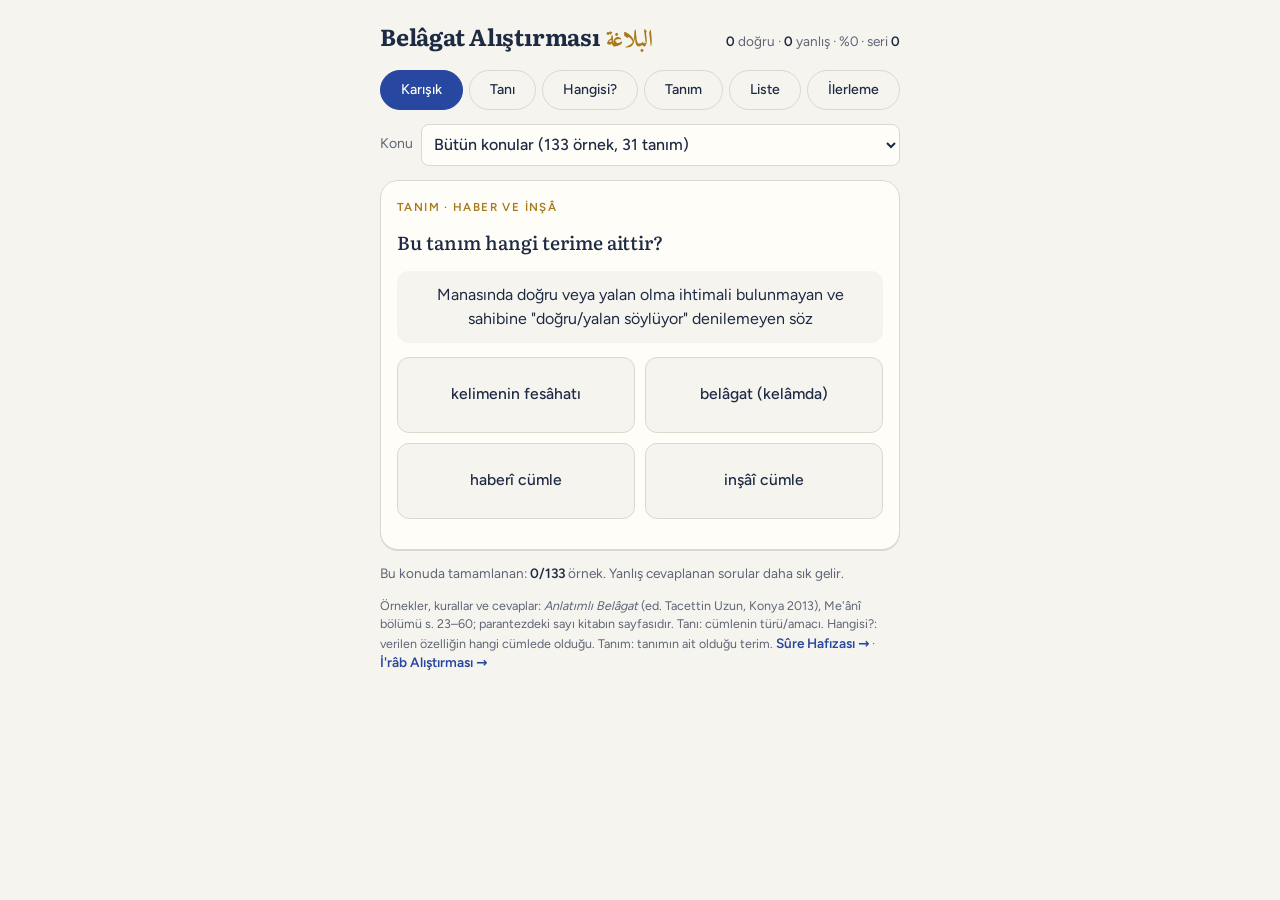
==== commit 6c54f7fe: "Nidâ soruları genişletildi (edatlar, kullanım, tanımlar); öğretmen paneline soru analizi Co-Authored" ====
--- a/belagat.html
+++ b/belagat.html
@@ -151,7 +151,7 @@
   <div class="note">Örnekler, kurallar ve cevaplar: <i>Anlatımlı Belâgat</i> (ed. Tacettin Uzun, Konya 2013), Me'ânî bölümü s. 23–60; parantezdeki sayı kitabın sayfasıdır. Tanı: cümlenin türü/amacı. Hangisi?: verilen özelliğin hangi cümlede olduğu. Tanım: tanımın ait olduğu terim. <a class="applink" href="./">Sûre Hafızası →</a> · <a class="applink" href="irab.html">İ'râb Alıştırması →</a></div>
 </div>
 <script>
-const BEL_DATA={"K": {"1": "Haber ve inşâ", "2": "Haberin gayeleri", "3": "Haber çeşitleri ve tekit", "4": "İnşâ çeşitleri", "5": "Emir", "6": "Nehiy", "7": "İstifhâm", "8": "Temennî ve teraccî", "9": "Nidâ"}, "P": {"cümle türü": "Bu cümle haberî mi, inşâî mi?", "haberin gayesi": "Bu haberin gayesi nedir?", "haberin çeşidi": "Bu haber hangi türdendir?", "tekit edatı": "Haber hangi edatla tekit edilmiştir?", "inşâ türü": "Bu cümle hangi inşâ türündendir?", "emrin kalıbı": "Emir hangi kalıpla yapılmıştır?", "emrin anlamı": "Emir hangi anlamda kullanılmıştır?", "nehyin anlamı": "Nehiy hangi anlamda kullanılmıştır?", "istenen şey": "Bu soruda ne istenmektedir?", "istifhâmın anlamı": "İstifhâm hangi anlamda kullanılmıştır?", "temennî edatı": "Temennî/teraccî hangi edatla yapılmıştır?", "nidânın amacı": "Bu nidâda ne amaçlanmıştır?"}, "R": {"cümle türü": "Hangisi {}dir?", "haberin gayesi": "Hangi cümlede {} gayesi vardır?", "haberin çeşidi": "Hangisi {}dir?", "tekit edatı": "Hangi cümlede haber {} ile tekit edilmiştir?", "inşâ türü": "Hangisi {} örneğidir?", "emrin kalıbı": "Hangi cümlede emir “{}” kalıbıyla yapılmıştır?", "emrin anlamı": "Hangi cümlede emir {} anlamındadır?", "nehyin anlamı": "Hangi cümlede nehiy {} anlamındadır?", "istenen şey": "Hangi soruda {} istenmektedir?", "istifhâmın anlamı": "Hangi cümlede istifhâm {} anlamındadır?", "temennî edatı": "Hangi cümlede {} kullanılmıştır?", "nidânın amacı": "Hangi nidâda “{}” amaçlanmıştır?"}, "S": [{"k": 1, "g": "cümle türü", "ar": "خالِدٌ يُكْرِمُ الضَّيْفَ ويَرْعَى حَقَّ الجارِ", "tr": "Halit konuğa ikram eder ve komşu hakkını gözetir.", "a": "haberî cümle", "s": "23"}, {"k": 1, "g": "cümle türü", "ar": "أَدِّ واجِبَكَ", "tr": "Ödevini yap.", "a": "inşâî cümle", "s": "23"}, {"k": 1, "g": "cümle türü", "ar": "ما أَجْمَلَ الإحْسانَ!", "tr": "İyilik etmek ne kadar güzel!", "a": "inşâî cümle", "s": "23"}, {"k": 1, "g": "cümle türü", "ar": "شَرُّ النّاسِ الَّذِينَ يُكْرَمُونَ اتِّقاءَ أَلْسِنَتِهِمْ", "tr": "En kötü insanlar, dillerinden korkulduğu için kendilerine ikram edilenlerdir.", "a": "haberî cümle", "s": "32"}, {"k": 1, "g": "cümle türü", "ar": "أَلا لَيْتَ الشَّبابَ يَعُودُ يَوْمًا * فَأُخْبِرَهُ بِما فَعَلَ المَشِيبُ", "tr": "Keşke gençlik bir gün dönse de, ihtiyarlığın neler yaptığını ona haber versem.", "a": "inşâî cümle", "s": "32"}, {"k": 2, "g": "haberin gayesi", "ar": "الأَرْضُ تَدُورُ حَوْلَ الشَّمْسِ.", "tr": "Dünya güneşin çevresinde döner.", "a": "fâidetü'l-haber", "s": "25"}, {"k": 2, "g": "haberin gayesi", "ar": "نالَكَ مِنَ السَّفَرِ نَصَبٌ شَدِيدٌ.", "tr": "Yolculuk seni çok yordu.", "a": "lâzimü'l-fâide", "s": "25"}, {"k": 2, "g": "haberin gayesi", "ar": "رَبِّ إِنِّي لا أَسْتَطِيعُ اصْطِبارًا * فَاعْفُ عَنِّي يا مَنْ يُقِيلُ العِثارا", "tr": "Rabbim! Sabredemiyorum, beni bağışla ey günahı affeden!", "a": "istirhâm (yalvarma)", "s": "25"}, {"k": 2, "g": "haberin gayesi", "ar": "ذَهَبَ الشَّبابُ فَما لَهُ مِنْ عَوْدَةٍ * وأَتَى المَشِيبُ فَأَيْنَ مِنْهُ المَهْرَبُ", "tr": "Gençlik gitti, geri gelmeyecek. Yaşlılık geldi, ondan nereye kaçılacak?", "a": "tahassür (sevilen şeye üzülme)", "s": "25"}, {"k": 2, "g": "haberin gayesi", "ar": "إِذا بَلَغَ الفِطامَ لَنا صَبِيٌّ * تَخِرُّ لَهُ الجَبابِرُ ساجِدِينا", "tr": "Bizim bir çocuğumuz sütten kesilme çağına gelince zorbalar onun önünde secdeye kapanır.", "a": "fahr (övünme)", "s": "25"}, {"k": 2, "g": "haberin gayesi", "ar": "إِذا كُنْتَ في كُلِّ الأُمُورِ مُعاتِبًا * صَدِيقَكَ لَمْ تَلْقَ الَّذِي لا تُعاتِبُهْ", "tr": "Her şeyde arkadaşını azarlarsan, azarlamayacağın kimseyi bulamazsın.", "a": "irşâd ve nush (öğüt)", "s": "25"}, {"k": 2, "g": "haberin gayesi", "ar": "فَإِنَّكَ شَمْسٌ والمُلُوكُ كَواكِبُ * إِذا طَلَعَتْ لَمْ يَبْدُ مِنْهُنَّ كَوْكَبُ", "tr": "Sen güneşsin, krallar yıldız. Güneş doğunca yıldızların hiçbiri görünmez.", "a": "medih (övgü)", "s": "25"}, {"k": 2, "g": "haberin gayesi", "ar": "حُرُوبُ المُسْتَقْبَلِ جَوِّيَّةٌ.", "tr": "Geleceğin savaşları hava savaşları olacaktır.", "a": "fâidetü'l-haber", "s": "32"}, {"k": 2, "g": "haberin gayesi", "ar": "أَنْتَ سافَرْتَ أَمْسِ.", "tr": "Sen dün yolculuğa çıktın.", "a": "lâzimü'l-fâide", "s": "32"}, {"k": 3, "g": "haberin çeşidi", "ar": "الحَياءُ زِينَةُ الحَياةِ.", "tr": "Hayâ, hayatın süsüdür.", "a": "ibtidâî haber", "s": "29"}, {"k": 3, "g": "haberin çeşidi", "ar": "إِنَّ النَّفْسَ لَأَمّارَةٌ بِالسُّوءِ.", "tr": "Gerçekten nefis aşırı derecede kötülüğü emreder. (Yûsuf 12/53)", "a": "inkârî haber", "s": "29"}, {"k": 3, "g": "haberin çeşidi", "ar": "وحَقِّكَ إِنَّ الفَراغَ لَمَفْسَدَةٌ.", "tr": "Yemin ederim ki, işsizlik kötü ve zararlıdır.", "a": "inkârî haber", "s": "29"}, {"k": 3, "g": "haberin çeşidi", "ar": "لَأَنْتَ أَحَقُّ بِالإِكْرامِ.", "tr": "Sen, kesinlikle ikrama en layık olansın.", "a": "talebî haber", "s": "29"}, {"k": 3, "g": "haberin çeşidi", "ar": "ها أَنْتُمْ تُحِبُّونَهُمْ ولا يُحِبُّونَكُمْ.", "tr": "İşte siz onları seversiniz, onlar ise sizi sevmezler.", "a": "talebî haber", "s": "29"}, {"k": 3, "g": "haberin çeşidi", "ar": "تاللهِ كَلّا سَوْفَ تَعْلَمُونَ.", "tr": "Allah'a yemin ederim ki, hayır, ileride bileceksiniz.", "a": "inkârî haber", "s": "29"}, {"k": 3, "g": "haberin çeşidi", "ar": "وأَمّا مَنْ آمَنَ وعَمِلَ صالِحًا فَلَهُ جَزاءً الحُسْنَى.", "tr": "Kim iman eder ve sâlih amel işlerse, ona mükâfat olarak daha güzeli vardır. (Kehf 18/88)", "a": "talebî haber", "s": "29"}, {"k": 3, "g": "haberin çeşidi", "ar": "أَصْحابُ الجَنَّةِ هُمُ الفائِزُونَ.", "tr": "Cennetlikler kurtuluşa erenlerin ta kendileridir. (Haşr 59/20)", "a": "talebî haber", "s": "30"}, {"k": 3, "g": "haberin çeşidi", "ar": "وإِنِّي لَصَبّارٌ عَلَى ما يَنُوبُنِي * وحَسْبُكَ أَنَّ اللهَ أَثْنَى عَلَى الصَّبْرِ", "tr": "Şüphesiz ben, başıma gelen musibetlere çok sabrederim.", "a": "inkârî haber", "s": "32"}, {"k": 3, "g": "haberin çeşidi", "ar": "ما المُقْتَصِدُ بِمُفْتَقِرٍ.", "tr": "Tutumlu olan asla fakir düşmez.", "a": "talebî haber", "s": "32"}, {"k": 3, "g": "tekit edatı", "ar": "إِنَّ النَّفْسَ لَأَمّارَةٌ بِالسُّوءِ.", "tr": "Gerçekten nefis aşırı derecede kötülüğü emreder.", "a": "inne ve lâmü'l-ibtidâ", "s": "29"}, {"k": 3, "g": "tekit edatı", "ar": "لَأَنْتَ أَحَقُّ بِالإِكْرامِ.", "tr": "Sen, kesinlikle ikrama en layık olansın.", "a": "lâmü'l-ibtidâ", "s": "29"}, {"k": 3, "g": "tekit edatı", "ar": "ها أَنْتُمْ تُحِبُّونَهُمْ ولا يُحِبُّونَكُمْ.", "tr": "İşte siz onları seversiniz, onlar ise sizi sevmezler.", "a": "tenbîh harfi (hâ)", "s": "29"}, {"k": 3, "g": "tekit edatı", "ar": "تاللهِ كَلّا سَوْفَ تَعْلَمُونَ.", "tr": "Allah'a yemin ederim ki, hayır, ileride bileceksiniz.", "a": "kasem (tâ) ve kellâ", "s": "29"}, {"k": 3, "g": "tekit edatı", "ar": "وأَمّا مَنْ آمَنَ وعَمِلَ صالِحًا فَلَهُ جَزاءً الحُسْنَى.", "tr": "Kim iman eder ve sâlih amel işlerse, ona daha güzeli vardır.", "a": "şartiyye ve tafsîliyye olan emmâ", "s": "29"}, {"k": 3, "g": "tekit edatı", "ar": "أَصْحابُ الجَنَّةِ هُمُ الفائِزُونَ.", "tr": "Cennetlikler kurtuluşa erenlerin ta kendileridir.", "a": "zamîru'l-fasl", "s": "30"}, {"k": 3, "g": "tekit edatı", "ar": "ما المُقْتَصِدُ بِمُفْتَقِرٍ.", "tr": "Tutumlu olan asla fakir düşmez.", "a": "zâid harf (bâ)", "s": "32"}, {"k": 4, "g": "inşâ türü", "ar": "اِسْمَعِ النَّصِيحَةَ!", "tr": "Öğüdü dinle!", "a": "talebî inşâ – emir", "s": "33"}, {"k": 4, "g": "inşâ türü", "ar": "لا تُؤَجِّلْ عَمَلَكَ!", "tr": "İşini erteleme!", "a": "talebî inşâ – nehiy", "s": "33"}, {"k": 4, "g": "inşâ türü", "ar": "أَمُجْتَهِدٌ أَنْتَ؟", "tr": "Sen çalışkan mısın?", "a": "talebî inşâ – istifhâm", "s": "33"}, {"k": 4, "g": "inşâ türü", "ar": "لَيْتَ الشَّبابَ يَعُودُ!", "tr": "Keşke gençlik geri gelse!", "a": "talebî inşâ – temennî", "s": "33"}, {"k": 4, "g": "inşâ türü", "ar": "يا غافِلُ انْتَبِهْ!", "tr": "Gafil! Dikkat et!", "a": "talebî inşâ – nidâ", "s": "33"}, {"k": 4, "g": "inşâ türü", "ar": "ما أَصْدَقَكَ!", "tr": "Ne kadar doğrusun!", "a": "gayr-i talebî inşâ – taaccüb", "s": "33"}, {"k": 4, "g": "inşâ türü", "ar": "واللهِ لَأَجْتَهِدَنَّ.", "tr": "Vallahi, mutlaka çalışacağım.", "a": "gayr-i talebî inşâ – kasem", "s": "33"}, {"k": 4, "g": "inşâ türü", "ar": "نِعْمَ الخَلَّةُ الشَّجاعَةُ.", "tr": "Cesaret ne iyi özelliktir.", "a": "gayr-i talebî inşâ – medih", "s": "33"}, {"k": 4, "g": "inşâ türü", "ar": "بِئْسَ رَجُلًا الجَبانُ.", "tr": "Korkak ne kötü insandır.", "a": "gayr-i talebî inşâ – zem", "s": "33"}, {"k": 4, "g": "inşâ türü", "ar": "لَعَلَّ المَرِيضَ يُشْفَى.", "tr": "Belki hasta iyileşir.", "a": "gayr-i talebî inşâ – recâ", "s": "33"}, {"k": 5, "g": "emrin kalıbı", "ar": "وأَوْفُوا بِعَهْدِ اللهِ إِذا عاهَدْتُمْ", "tr": "Anlaşma yaptığınız zaman Allah'a verdiğiniz sözü yerine getirin! (Nahl 16/91)", "a": "emir fiili", "s": "37"}, {"k": 5, "g": "emrin kalıbı", "ar": "خُذِ الكِتابَ بِقُوَّةٍ", "tr": "Kitabı kuvvetle tut! (Meryem 19/12)", "a": "emir fiili", "s": "37"}, {"k": 5, "g": "emrin kalıbı", "ar": "لِيُنْفِقْ ذُو سَعَةٍ مِنْ سَعَتِهِ", "tr": "Eli geniş olan genişliğine göre nafaka versin! (Talak 65/7)", "a": "emir lâmlı muzâri", "s": "37"}, {"k": 5, "g": "emrin kalıbı", "ar": "عَلَيْكَ بِالاجْتِهادِ.", "tr": "Çalışmaya sarıl!", "a": "emir bildiren ism-i fiil", "s": "37"}, {"k": 5, "g": "emrin kalıbı", "ar": "وبِالوالِدَيْنِ إِحْسانًا", "tr": "Ana babaya iyilik ediniz!", "a": "fiilinin yerini tutan masdar", "s": "37"}, {"k": 5, "g": "emrin kalıbı", "ar": "فَصَبْرًا في مَجالِ المَوْتِ صَبْرًا * فَما نَيْلُ الخُلُودِ بِمُسْتَطاعِ", "tr": "Ölüm konusunda sabret, sabret! Ebedîliği elde etmek imkânsızdır.", "a": "fiilinin yerini tutan masdar", "s": "36"}, {"k": 5, "g": "emrin anlamı", "ar": "يا خَلِيلَيَّ خَلِّيانِي وما بِي * أَوْ أَعِيدا إِلَيَّ عَهْدَ الشَّبابِ", "tr": "İki dostum! Ya beni kendi hâlime bırakın ya da bana gençlik günlerimi iade edin.", "a": "iltimâs", "s": "37"}, {"k": 5, "g": "emrin anlamı", "ar": "أَزِلْ حَسَدَ الحُسّادِ عَنِّي بِكَبْتِهِمْ * فَأَنْتَ الَّذِي صَيَّرْتَهُمْ لِي حُسَّدا", "tr": "Kıskançları susturarak beni kıskanılmaktan kurtar! Onları kıskanır hâle sen getirdin.", "a": "duâ", "s": "37"}, {"k": 5, "g": "emrin anlamı", "ar": "شاوِرْ سِواكَ إِذا نابَتْكَ نائِبَةٌ * يَوْمًا وإِنْ كُنْتَ مِنْ أَهْلِ المَشُوراتِ", "tr": "Kendisine danışılanlardan olsan da başına bir felaket gelince başkalarına danış!", "a": "irşâd", "s": "37"}, {"k": 5, "g": "emrin anlamı", "ar": "أَلا أَيُّها اللَّيْلُ الطَّوِيلُ أَلا انْجَلِي * بِصُبْحٍ وما الإِصْباحُ مِنْكَ بِأَمْثَلِ", "tr": "Uzun gece! Haydi yeni bir sabahla açıl! Senin getireceğin sabah daha iyi değil.", "a": "temennî", "s": "38"}, {"k": 5, "g": "emrin anlamı", "ar": "أَرُونِي بَخِيلًا طالَ عُمْرًا بِبُخْلِهِ * وهاتُوا كَرِيمًا ماتَ مِنْ كَثْرَةِ البَذْلِ", "tr": "Cimriliğiyle ömrü uzamış birini gösterin bana! Cömertlikten ölmüş birini getirin bana!", "a": "ta'cîz", "s": "38"}, {"k": 5, "g": "emrin anlamı", "ar": "إِذا لَمْ تَخْشَ عاقِبَةَ اللَّيالِي * ولَمْ تَسْتَحْيِ فَافْعَلْ ما تَشاءُ", "tr": "Gecelerin sonundan korkmadığın ve utanmadığın zaman dilediğini yap!", "a": "tehdîd", "s": "38"}, {"k": 5, "g": "emrin anlamı", "ar": "رَبَّنا إِنَّنا سَمِعْنا مُنادِيًا يُنادِي لِلإِيمانِ أَنْ آمِنُوا بِرَبِّكُمْ فَآمَنّا رَبَّنا فَاغْفِرْ لَنا ذُنُوبَنا", "tr": "Rabbimiz! ... Rabbimiz, günahlarımızı bağışla. (Âl-i İmrân 3/193)", "a": "duâ", "s": "41"}, {"k": 5, "g": "emrin anlamı", "ar": "يا نَدِيمَيَّ مِنْ سَرَنْدِيبَ كُفّا * عَنْ مَلامِي وخَلِّيانِي لِما بِي", "tr": "Ey Serendib'deki iki dostum! Beni kınamayı bırakın, beni hâlimle baş başa bırakın.", "a": "iltimâs", "s": "41"}, {"k": 5, "g": "emrin anlamı", "ar": "يا دارَ عَبْلَةَ بِالجِواءِ تَكَلَّمِي * وعِمِي صَباحًا دارَ عَبْلَةَ واسْلَمِي", "tr": "Ey Cevâ'daki Able'nin yurdu! Konuş! Günaydın, esen kal!", "a": "temennî", "s": "41"}, {"k": 5, "g": "emrin anlamı", "ar": "حُبُّ السَّلامَةِ يُثْنِي هَمَّ صاحِبِهِ * عَنِ المَعالِي ويُغْرِي المَرْءَ بِالكَسَلِ * فَإِنْ جَنَحْتَ إِلَيْهِ فَاتَّخِذْ نَفَقًا * في الأَرْضِ أَوْ سُلَّمًا في الجَوِّ فَاعْتَزِلِ", "tr": "Esenlik merakı insanı yüceliklerden alıkoyar... Buna yönelirsen yeryüzüne bir tünel kaz ya da göğe merdiven kur da uzaklaş!", "a": "ta'cîz", "s": "41"}, {"k": 5, "g": "emrin anlamı", "ar": "فَانْهَضْ إِلَى صَهَواتِ المَجْدِ مُعْتَلِيًا * فَالبازُ لَمْ يَأْوِ إِلّا عالِيَ القُلَلِ", "tr": "Yükselerek şerefin zirvelerine doğru atıl! Şahin ancak yüksek zirvelerde barınır.", "a": "irşâd", "s": "41"}, {"k": 6, "g": "nehyin anlamı", "ar": "لا تَحْتَجِبْ عَنِ العُيُونِ أَيُّها القَمَرُ.", "tr": "Ay! Gözlerden saklanma.", "a": "temennî", "s": "44"}, {"k": 6, "g": "nehyin anlamı", "ar": "لا تَعْتَذِرُوا اليَوْمَ.", "tr": "Bu gün mazeret göstermeyin.", "a": "tevbîh", "s": "44"}, {"k": 6, "g": "nehyin anlamı", "ar": "يا إِلَهِي لا تَمْنَعْ عَطاءَكَ عَنِّي.", "tr": "İlahım! Benden lütfunu esirgeme.", "a": "duâ", "s": "44"}, {"k": 6, "g": "nehyin anlamı", "ar": "لا تَكُنْ رَطْبًا فَتُعْصَرَ، ولا يابِسًا فَتُكْسَرَ.", "tr": "Pek yaş olma sıkılırsın; pek de kuru olma kırılırsın.", "a": "irşâd", "s": "44"}, {"k": 7, "g": "istifhâmın anlamı", "ar": "أَغَيْرَ اللهِ تَدْعُونَ؟", "tr": "Allah'tan başkasına mı yalvarıyorsunuz?", "a": "inkâr", "s": "49"}, {"k": 7, "g": "istifhâmın anlamı", "ar": "مَتَى يَبْلُغُ البُنْيانُ يَوْمًا تَمامَهُ * إِذا كُنْتَ تَبْنِيهِ وغَيْرُكَ يَهْدِمُ", "tr": "Senin yaptığını öbürü yıkarsa, yapı bir gün ne zaman tamamlanır?", "a": "inkâr", "s": "49"}, {"k": 7, "g": "istifhâmın anlamı", "ar": "أَتَخْشَوْنَهُمْ فَاللهُ أَحَقُّ أَنْ تَخْشَوْهُ إِنْ كُنْتُمْ مُؤْمِنِينَ", "tr": "Onlardan korkuyor musunuz? Oysa mümin iseniz Allah'tan korkmanız daha uygundur.", "a": "nehiy", "s": "49"}, {"k": 7, "g": "istifhâmın anlamı", "ar": "مَنْ ذا الَّذِي يَشْفَعُ عِنْدَهُ إِلّا بِإِذْنِهِ", "tr": "İzni olmaksızın onun katında şefaatte bulunacak kimdir?", "a": "ta'zîm", "s": "49"}, {"k": 7, "g": "istifhâmın anlamı", "ar": "ما لِهَذا الرَّسُولِ يَأْكُلُ الطَّعامَ ويَمْشِي في الأَسْواقِ", "tr": "Bu ne biçim elçi! Yemek yiyor, çarşı pazarda dolaşıyor.", "a": "taaccüb", "s": "49"}, {"k": 8, "g": "temennî edatı", "ar": "لَيْتَ الكَواكِبَ تَدْنُو لِي فَأَنْظِمَها * عُقُودَ مَدْحٍ", "tr": "Keşke yıldızlar bana yaklaşsa da onları övgü gerdanlıkları olarak dizsem.", "a": "لَيْتَ (asıl temennî edatı)", "s": "54"}, {"k": 8, "g": "temennî edatı", "ar": "واهًا لِأَيّامِ الصِّبا وزَمانِهِ * لَوْ كانَ أَسْعَفَ بِالمُقامِ قَلِيلا", "tr": "Çocukluk günleri ne güzeldi! Keşke biraz daha kalabilseydim.", "a": "لَوْ (ليت yerine)", "s": "54"}, {"k": 8, "g": "temennî edatı", "ar": "هَلْ إِلَى خُرُوجٍ مِنْ سَبِيلٍ؟", "tr": "Bir daha çıkmaya yol var mıdır?", "a": "هَلْ (ليت yerine)", "s": "54"}, {"k": 8, "g": "temennî edatı", "ar": "فَيا لَيْتَ ما بَيْنِي وبَيْنَ أَحِبَّتِي * مِنَ البُعْدِ ما بَيْنِي وبَيْنَ المَصائِبِ", "tr": "Keşke sevdiklerimle aramdaki uzaklık, musibetlerle aramdaki kadar olsaydı.", "a": "لَيْتَ (لعل yerine, teraccî)", "s": "54"}, {"k": 6, "g": "nehyin anlamı", "ar": "وَلا تَقْرَبُوا مالَ اليَتِيمِ إِلّا بِالَّتِي هِيَ أَحْسَنُ", "tr": "Yetimin malına ancak en güzel şekilde yaklaşın. (En'âm 6/152)", "a": "hakiki nehiy (yasaklama)", "s": "42"}, {"k": 6, "g": "nehyin anlamı", "ar": "رَبَّنا لا تُؤاخِذْنا إِنْ نَسِينا أَوْ أَخْطَأْنا", "tr": "Rabbimiz! Unutursak veya hata yaparsak bizi sorumlu tutma. (Bakara 2/286)", "a": "duâ", "s": "42"}, {"k": 6, "g": "nehyin anlamı", "ar": "يا أَخِي لا تَذْهَبْ حَتَّى تَنْتَهِيَ مِنْ أَكْلِ الفُطُورِ", "tr": "Kardeşim! Kahvaltını bitirmeden gitme!", "a": "iltimâs", "s": "42"}, {"k": 6, "g": "nehyin anlamı", "ar": "لا تَجْلِسْ إِلَى أَهْلِ الدَّنايا * فَإِنَّ خَلائِقَ السُّفَهاءِ تُعْدِي", "tr": "Seviyesiz insanlarla oturma! Düşük insanların ahlakı bulaşır.", "a": "irşâd", "s": "42"}, {"k": 6, "g": "nehyin anlamı", "ar": "يا لَيْلُ طُلْ يا نَوْمُ زُلْ * يا صُبْحُ قِفْ لا تَطْلُعْ", "tr": "Gece! Uza! Uyku! Yok ol! Sabah! Dur! Doğma!", "a": "temennî", "s": "42"}, {"k": 6, "g": "nehyin anlamı", "ar": "لا تُطِعْ أَمْرِي.", "tr": "Emrime itaat etme.", "a": "tehdîd", "s": "42"}, {"k": 6, "g": "nehyin anlamı", "ar": "دَعِ المَكارِمَ لا تَرْحَلْ لِبُغْيَتِها * واقْعُدْ فَإِنَّكَ أَنْتَ الطّاعِمُ الكاسِي", "tr": "İyilikleri bırak, peşlerine düşme! Otur, sen yiyensin, giyensin.", "a": "tahkîr", "s": "43"}, {"k": 6, "g": "nehyin anlamı", "ar": "لا تَنْهَ عَنْ خُلُقٍ وتَأْتِيَ مِثْلَهُ * عارٌ عَلَيْكَ إِذا فَعَلْتَ عَظِيمُ", "tr": "Aynısını yapıp da bir huydan başkasını menetme. Bu senin için büyük ayıptır.", "a": "tevbîh", "s": "43"}, {"k": 7, "g": "istenen şey", "ar": "أَخالِدٌ سافَرَ أَمْ سَعِيدٌ؟", "tr": "Halid mi yoksa Said mi gitti?", "a": "tasavvur", "s": "45"}, {"k": 7, "g": "istenen şey", "ar": "أَأَنْتَ فَعَلْتَ هَذا بِآلِهَتِنا يا إِبْراهِيمُ؟", "tr": "İbrahim! Bunu ilahlarımıza sen mi yaptın? (Enbiyâ 21/62)", "a": "tasavvur", "s": "45"}, {"k": 7, "g": "istenen şey", "ar": "أَيَصْدَأُ الذَّهَبُ؟", "tr": "Altın paslanır mı?", "a": "tasdîk", "s": "45"}, {"k": 7, "g": "istenen şey", "ar": "هَلْ يَعْقِلُ الحَيَوانُ؟", "tr": "Hayvan düşünür mü?", "a": "tasdîk", "s": "45"}, {"k": 7, "g": "istenen şey", "ar": "هَلْ سَعِيدٌ مُسافِرٌ؟", "tr": "Said gidiyor mu?", "a": "tasdîk", "s": "45"}, {"k": 7, "g": "istifhâmın anlamı", "ar": "هَلْ جَزاءُ الإِحْسانِ إِلّا الإِحْسانُ", "tr": "İyiliğin karşılığı iyilikten başkası mıdır? (Rahmân 55/60)", "a": "nefy", "s": "45"}, {"k": 7, "g": "istifhâmın anlamı", "ar": "هَلْ يَضُرُّ البَحْرَ أَمْسَى زاخِرًا * أَنْ رَمَى فِيهِ غُلامٌ بِحَجَرْ", "tr": "Dopdolu denize bir çocuğun taş atması zarar verir mi?", "a": "inkâr", "s": "45"}, {"k": 7, "g": "istifhâmın anlamı", "ar": "أَلَسْتَ أَكْثَرَهُمْ جُودًا وأَحْسَنَهُمْ خُلُقًا", "tr": "Sen onların en cömerdi, ahlakı en güzel olanı değil misin?", "a": "takrîr", "s": "45"}, {"k": 7, "g": "istifhâmın anlamı", "ar": "مَنْ ذا الَّذِي يَقُومُ بِهَذا المَشْرُوعِ العَظِيمِ غَيْرُكَ؟", "tr": "Bu büyük projeyi senden başka kim yapabilir?", "a": "ta'zîm", "s": "45"}, {"k": 7, "g": "istifhâmın anlamı", "ar": "أَهَذا الَّذِي أَطْنَبْتَ في مَدْحِهِ؟", "tr": "Uzun uzun medhettiğin kimse bu mu?", "a": "tahkîr", "s": "45"}, {"k": 7, "g": "istifhâmın anlamı", "ar": "أَتَأْمُرُونَ النّاسَ بِالبِرِّ وتَنْسَوْنَ أَنْفُسَكُمْ؟", "tr": "Kendinizi unutup başkalarına iyiliği mi emrediyorsunuz? (Bakara 2/44)", "a": "tevbîh", "s": "46"}, {"k": 7, "g": "istifhâmın anlamı", "ar": "أَبِنْتَ الدَّهْرِ عِنْدِي كُلُّ بِنْتٍ * فَكَيْفَ وَصَلْتِ أَنْتِ مِنَ الزِّحامِ", "tr": "Ey musibet! Bende her türlü musibet varken sen kalabalıktan nasıl geldin?", "a": "taaccüb", "s": "46"}, {"k": 8, "g": "temennî edatı", "ar": "فَلَيْتَ اللَّيْلَ فِيهِ كانَ شَهْرًا * ومَرَّ نَهارُهُ مَرَّ السَّحابِ", "tr": "Keşke ondaki gece bir ay olsa, gündüzü bulut gibi geçse!", "a": "لَيْتَ (asıl temennî edatı)", "s": "50"}, {"k": 8, "g": "temennî edatı", "ar": "يا لَيْتَ لَنا مِثْلَ ما أُوتِيَ قارُونُ", "tr": "Keşke Kârûn'a verilen mal gibi bizim de olsa. (Kasas 28/79)", "a": "لَيْتَ (asıl temennî edatı)", "s": "50"}, {"k": 8, "g": "temennî edatı", "ar": "فَهَلْ لَنا مِنْ شُفَعاءَ فَيَشْفَعُوا لَنا", "tr": "Şimdi şefaatçilerden hiçbiri var mı ki bize şefaat etsinler? (A'râf 7/53)", "a": "هَلْ (ليت yerine)", "s": "50"}, {"k": 8, "g": "temennî edatı", "ar": "يا هامانُ ابْنِ لِي صَرْحًا لَعَلِّي أَبْلُغُ الأَسْبابَ أَسْبابَ السَّماواتِ", "tr": "Hâmân! Bana yüksek bir kule yap, belki göklerin yollarına ulaşırım. (Mü'min 40/36-37)", "a": "لَعَلَّ (ليت yerine)", "s": "50"}, {"k": 8, "g": "temennî edatı", "ar": "وَلَّى الشَّبابُ حَمِيدَةً أَيّامُهُ * لَوْ كانَ ذَلِكَ يُشْتَرَى أَوْ يُرْجِعُ", "tr": "Gençlik geçti gitti. Keşke satın alınabilse veya geri döndürülebilse.", "a": "لَوْ (ليت yerine)", "s": "50"}, {"k": 8, "g": "temennî edatı", "ar": "لَعَلَّ اللهَ يَأْتِي بِالفَرَجِ.", "tr": "Umulur ki Allah ferahlık getirir.", "a": "لَعَلَّ (teraccî)", "s": "51"}, {"k": 8, "g": "temennî edatı", "ar": "عَسَى الغائِبُ يَعُودُ.", "tr": "Belki kayıp döner.", "a": "عَسَى (teraccî)", "s": "51"}, {"k": 8, "g": "temennî edatı", "ar": "لَيْتَ المُلُوكَ عَلَى الأَقْدارِ مُعْطِيَةٌ * فَلَمْ يَكُنْ لِدَنِيءٍ عِنْدَهُ طَمَعُ", "tr": "Keşke krallar derecelere göre verseler de alçağın onlardan bir arzusu olmasa!", "a": "لَيْتَ (لعل yerine, teraccî)", "s": "51"}, {"k": 9, "g": "nidânın amacı", "ar": "أَيْ عَلِيُّ!", "tr": "Ali! (Ali yakındadır.)", "a": "yakındakine yakın edatıyla hitap", "s": "55"}, {"k": 9, "g": "nidânın amacı", "ar": "يا خالِدُ!", "tr": "Halit! (Halit uzaktadır.)", "a": "uzaktakine uzak edatıyla hitap", "s": "55"}, {"k": 9, "g": "nidânın amacı", "ar": "يا غافِلُ!", "tr": "Hey gafil!", "a": "yakındakinin gafil olduğunu ima", "s": "55"}, {"k": 9, "g": "nidânın amacı", "ar": "أَيْ بُنَيَّ!", "tr": "Yavrucuğum! (Muhatap uzaktadır.)", "a": "uzaktakinin gönle yakın olduğunu gösterme", "s": "55"}, {"k": 9, "g": "nidânın amacı", "ar": "يا رَبِّ إِنْ عَظُمَتْ ذُنُوبِي كَثْرَةً * فَلَقَدْ عَلِمْتُ بِأَنَّ عَفْوَكَ أَعْظَمُ", "tr": "Rabbim! Günahlarım sayıca büyüse de, biliyorum ki senin affın daha büyüktür.", "a": "münadanın yüceliğini ifade", "s": "55"}, {"k": 9, "g": "nidânın amacı", "ar": "أُولَئِكَ آبائِي فَجِئْنِي بِمِثْلِهِمْ * إِذا جَمَعَتْنا يا جَرِيرُ المَجامِعُ", "tr": "İşte bunlar benim atalarım. Toplantılar bizi bir araya getirince onların benzerini getir, Cerir!", "a": "münadanın değersizliğini ima", "s": "55"}, {"k": 9, "g": "nidânın amacı", "ar": "يا أَيُّها السّادِرُ المَزْوَرُّ مِنْ صَلَفٍ * مَهْلًا فَإِنَّكَ بِالأَيّامِ مُنْخَدِعُ", "tr": "Ey gururundan eğlenceye dalan kişi! Yavaş ol, günler geçtikçe aldanırsın.", "a": "münadanın değersizliğini ima", "s": "55"}, {"k": 9, "g": "nidânın amacı", "ar": "إِلامَ يا قَلْبُ وحَتَّى مَتَى * يَكْفِيكَ مِنْ أَمْرِكَ ما قَدْ جَرَى", "tr": "Ey kalp! Nereye kadar ve ne zamana kadar? Başına gelenler sana yetecek.", "a": "zecr ve melâmet (kınama)", "s": "56"}, {"k": 9, "g": "nidânın amacı", "ar": "يا دُرَّةً نُزِعَتْ مِنْ تاجِ والِدِها * فَأَصْبَحَتْ مِنْ تاجِ رِضْوانِ", "tr": "Ey babasının tacından çıkarılıp Rıdvan'ın tacında süs olan inci!", "a": "tahassür ve tevaccu' (hayıflanma)", "s": "56"}, {"k": 9, "g": "nidânın amacı", "ar": "يا شُجاعُ تَقَدَّمْ!", "tr": "Hey yiğit! İlerle!", "a": "iğrâ (teşvik)", "s": "56"}, {"k": 9, "g": "nidânın amacı", "ar": "يا مَنْ يُرَجَّى لِلشَّدائِدِ كُلِّها * يا مَنْ إِلَيْهِ المُشْتَكَى والمَفْزَعُ", "tr": "Ey bütün felaketler için kendisine ümit beslenen! Ey şikâyetlerin ve korkuların yöneldiği!", "a": "münadanın yüceliğini ifade", "s": "60"}, {"k": 9, "g": "nidânın amacı", "ar": "يا أَيُّها القَلْبُ هَلْ تَنْهاكَ مَوْعِظَةٌ * أَوْ يُحْدِثَنْ لَكَ طُولُ الدَّهْرِ نِسْيانا", "tr": "Ey kalp! Bir öğüt seni alıkoyar mı?", "a": "yakındakinin gafil olduğunu ima", "s": "60"}], "T": [{"k": 1, "d": "مُطابَقَةُ الكَلامِ لِمُقْتَضَى الحالِ مَعَ فَصاحَتِهِ", "t": "belâgat (kelâmda)", "s": "vize"}, {"k": 1, "d": "سَلامَتُها مِنْ تَنافُرِ الحُرُوفِ ومُخالَفَةِ القِياسِ والغَرابَةِ", "t": "kelimenin fesâhatı", "s": "vize"}, {"k": 1, "d": "İçeriğinde doğru ve yalan olma ihtimali bulunan ve sahibine \"doğru söylüyor\" veya \"yalan söylüyor\" denilebilen söz", "t": "haberî cümle", "s": "24"}, {"k": 1, "d": "Manasında doğru veya yalan olma ihtimali bulunmayan ve sahibine \"doğru/yalan söylüyor\" denilemeyen söz", "t": "inşâî cümle", "s": "24"}, {"k": 2, "d": "Cümlenin içerdiği hükmü, onu bilmeyen muhataba bildirmek", "t": "fâidetü'l-haber", "s": "27"}, {"k": 2, "d": "Hükmü bilen muhataba, konuşanın da onu bildiğini bildirmek", "t": "lâzimü'l-fâide", "s": "27"}, {"k": 3, "d": "Muhatabın zihni boştur; haber tekit edatı olmadan verilir", "t": "ibtidâî haber", "s": "31"}, {"k": 3, "d": "Muhatap hükmü kabulde tereddüt eder; haber bir tekit edatıyla verilir", "t": "talebî haber", "s": "31"}, {"k": 3, "d": "Muhatap hükmü inkâr eder; haber inkârın derecesine göre iki veya daha fazla tekit edatıyla verilir", "t": "inkârî haber", "s": "32"}, {"k": 4, "d": "Söylendiği anda bulunmayan bir şeyin yapılmasını isteme anlamı taşıyan inşâ (emir, nehiy, istifhâm, temennî, nidâ)", "t": "talebî inşâ", "s": "36"}, {"k": 4, "d": "Bir şeyin talep edilmediği inşâ (taaccüb, kasem, medih, zem, recâ)", "t": "gayr-i talebî inşâ", "s": "36"}, {"k": 5, "d": "Söylendiği anda henüz yapılmamış bir şeyin, üstün konumdakinin bağlayıcı biçimde yapılmasını istemesi", "t": "emir", "s": "39"}, {"k": 5, "d": "Birbirine denk iki arkadaştan birinin diğerinden emir yapısıyla istemesi", "t": "iltimâs", "s": "39"}, {"k": 5, "d": "Alt mertebedekinin üst mertebedekinden emir kipiyle istemesi", "t": "duâ", "s": "39"}, {"k": 5, "d": "Akılsız varlıklara emir ile hitap edilmesi", "t": "temennî", "s": "41"}, {"k": 5, "d": "Muhatabın aczini göstermek için onun yapamayacağı bir işi istemek", "t": "ta'cîz", "s": "41"}, {"k": 5, "d": "Hoşnut olmama durumunda korkutmak için muhataptan emredileni yapmasını istemek", "t": "tehdîd", "s": "41"}, {"k": 6, "d": "Hükmederek ve zorlayarak bir şeyin yapılmamasını istemek; tek sîgası lâ-i nâhiyeli muzâridir", "t": "nehiy", "s": "44"}, {"k": 7, "d": "Daha önce bilinmeyen bir şey hakkında bilgi sahibi olmak istemek", "t": "istifhâm", "s": "47"}, {"k": 7, "d": "Yalnızca tasdik istemek için gelen, alternatif (muâdil) zikredilemeyen soru edatı", "t": "هَلْ", "s": "47"}, {"k": 7, "d": "Hem tasavvur hem tasdik için kullanılan soru edatı", "t": "hemze (أ)", "s": "47"}, {"k": 8, "d": "Arzu edilen fakat imkânsız ya da gerçekleşmesi uzak olduğu için ümit edilmeyen bir şeyi istemek", "t": "temennî", "s": "53"}, {"k": 8, "d": "Meydana gelmesi umulan sevimli bir şeyi istemek", "t": "teracci", "s": "53"}, {"k": 9, "d": "Muhatabı, nidâ harfiyle (أدعو yerine) adını veya sıfatını anarak kendine yöneltmek", "t": "nidâ", "s": "59"}, {"k": 9, "d": "Yakındakine hitap için kullanılan nidâ edatları", "t": "hemze ve أَيْ", "s": "59"}]};
+const BEL_DATA={"K": {"1": "Haber ve inşâ", "2": "Haberin gayeleri", "3": "Haber çeşitleri ve tekit", "4": "İnşâ çeşitleri", "5": "Emir", "6": "Nehiy", "7": "İstifhâm", "8": "Temennî ve teraccî", "9": "Nidâ"}, "P": {"cümle türü": "Bu cümle haberî mi, inşâî mi?", "haberin gayesi": "Bu haberin gayesi nedir?", "haberin çeşidi": "Bu haber hangi türdendir?", "tekit edatı": "Haber hangi edatla tekit edilmiştir?", "inşâ türü": "Bu cümle hangi inşâ türündendir?", "emrin kalıbı": "Emir hangi kalıpla yapılmıştır?", "emrin anlamı": "Emir hangi anlamda kullanılmıştır?", "nehyin anlamı": "Nehiy hangi anlamda kullanılmıştır?", "istenen şey": "Bu soruda ne istenmektedir?", "istifhâmın anlamı": "İstifhâm hangi anlamda kullanılmıştır?", "temennî edatı": "Temennî/teraccî hangi edatla yapılmıştır?", "nidânın amacı": "Bu nidâda ne amaçlanmıştır?", "edatın hitap ettiği": "Bu nidâ edatı kime hitap için kullanılır?", "edatın kullanımı": "Bu nidâda edat nasıl kullanılmıştır?"}, "R": {"cümle türü": "Hangisi {}dir?", "haberin gayesi": "Hangi cümlede {} gayesi vardır?", "haberin çeşidi": "Hangisi {}dir?", "tekit edatı": "Hangi cümlede haber {} ile tekit edilmiştir?", "inşâ türü": "Hangisi {} örneğidir?", "emrin kalıbı": "Hangi cümlede emir “{}” kalıbıyla yapılmıştır?", "emrin anlamı": "Hangi cümlede emir {} anlamındadır?", "nehyin anlamı": "Hangi cümlede nehiy {} anlamındadır?", "istenen şey": "Hangi soruda {} istenmektedir?", "istifhâmın anlamı": "Hangi cümlede istifhâm {} anlamındadır?", "temennî edatı": "Hangi cümlede {} kullanılmıştır?", "nidânın amacı": "Hangi nidâda “{}” amaçlanmıştır?", "edatın hitap ettiği": "Hangisi {} hitap için kullanılan bir nidâ edatıdır?", "edatın kullanımı": "Hangi cümlede nidâ edatı “{}” şeklinde kullanılmıştır?"}, "S": [{"k": 1, "g": "cümle türü", "ar": "خالِدٌ يُكْرِمُ الضَّيْفَ ويَرْعَى حَقَّ الجارِ", "tr": "Halit konuğa ikram eder ve komşu hakkını gözetir.", "a": "haberî cümle", "s": "23"}, {"k": 1, "g": "cümle türü", "ar": "أَدِّ واجِبَكَ", "tr": "Ödevini yap.", "a": "inşâî cümle", "s": "23"}, {"k": 1, "g": "cümle türü", "ar": "ما أَجْمَلَ الإحْسانَ!", "tr": "İyilik etmek ne kadar güzel!", "a": "inşâî cümle", "s": "23"}, {"k": 1, "g": "cümle türü", "ar": "شَرُّ النّاسِ الَّذِينَ يُكْرَمُونَ اتِّقاءَ أَلْسِنَتِهِمْ", "tr": "En kötü insanlar, dillerinden korkulduğu için kendilerine ikram edilenlerdir.", "a": "haberî cümle", "s": "32"}, {"k": 1, "g": "cümle türü", "ar": "أَلا لَيْتَ الشَّبابَ يَعُودُ يَوْمًا * فَأُخْبِرَهُ بِما فَعَلَ المَشِيبُ", "tr": "Keşke gençlik bir gün dönse de, ihtiyarlığın neler yaptığını ona haber versem.", "a": "inşâî cümle", "s": "32"}, {"k": 2, "g": "haberin gayesi", "ar": "الأَرْضُ تَدُورُ حَوْلَ الشَّمْسِ.", "tr": "Dünya güneşin çevresinde döner.", "a": "fâidetü'l-haber", "s": "25"}, {"k": 2, "g": "haberin gayesi", "ar": "نالَكَ مِنَ السَّفَرِ نَصَبٌ شَدِيدٌ.", "tr": "Yolculuk seni çok yordu.", "a": "lâzimü'l-fâide", "s": "25"}, {"k": 2, "g": "haberin gayesi", "ar": "رَبِّ إِنِّي لا أَسْتَطِيعُ اصْطِبارًا * فَاعْفُ عَنِّي يا مَنْ يُقِيلُ العِثارا", "tr": "Rabbim! Sabredemiyorum, beni bağışla ey günahı affeden!", "a": "istirhâm (yalvarma)", "s": "25"}, {"k": 2, "g": "haberin gayesi", "ar": "ذَهَبَ الشَّبابُ فَما لَهُ مِنْ عَوْدَةٍ * وأَتَى المَشِيبُ فَأَيْنَ مِنْهُ المَهْرَبُ", "tr": "Gençlik gitti, geri gelmeyecek. Yaşlılık geldi, ondan nereye kaçılacak?", "a": "tahassür (sevilen şeye üzülme)", "s": "25"}, {"k": 2, "g": "haberin gayesi", "ar": "إِذا بَلَغَ الفِطامَ لَنا صَبِيٌّ * تَخِرُّ لَهُ الجَبابِرُ ساجِدِينا", "tr": "Bizim bir çocuğumuz sütten kesilme çağına gelince zorbalar onun önünde secdeye kapanır.", "a": "fahr (övünme)", "s": "25"}, {"k": 2, "g": "haberin gayesi", "ar": "إِذا كُنْتَ في كُلِّ الأُمُورِ مُعاتِبًا * صَدِيقَكَ لَمْ تَلْقَ الَّذِي لا تُعاتِبُهْ", "tr": "Her şeyde arkadaşını azarlarsan, azarlamayacağın kimseyi bulamazsın.", "a": "irşâd ve nush (öğüt)", "s": "25"}, {"k": 2, "g": "haberin gayesi", "ar": "فَإِنَّكَ شَمْسٌ والمُلُوكُ كَواكِبُ * إِذا طَلَعَتْ لَمْ يَبْدُ مِنْهُنَّ كَوْكَبُ", "tr": "Sen güneşsin, krallar yıldız. Güneş doğunca yıldızların hiçbiri görünmez.", "a": "medih (övgü)", "s": "25"}, {"k": 2, "g": "haberin gayesi", "ar": "حُرُوبُ المُسْتَقْبَلِ جَوِّيَّةٌ.", "tr": "Geleceğin savaşları hava savaşları olacaktır.", "a": "fâidetü'l-haber", "s": "32"}, {"k": 2, "g": "haberin gayesi", "ar": "أَنْتَ سافَرْتَ أَمْسِ.", "tr": "Sen dün yolculuğa çıktın.", "a": "lâzimü'l-fâide", "s": "32"}, {"k": 3, "g": "haberin çeşidi", "ar": "الحَياءُ زِينَةُ الحَياةِ.", "tr": "Hayâ, hayatın süsüdür.", "a": "ibtidâî haber", "s": "29"}, {"k": 3, "g": "haberin çeşidi", "ar": "إِنَّ النَّفْسَ لَأَمّارَةٌ بِالسُّوءِ.", "tr": "Gerçekten nefis aşırı derecede kötülüğü emreder. (Yûsuf 12/53)", "a": "inkârî haber", "s": "29"}, {"k": 3, "g": "haberin çeşidi", "ar": "وحَقِّكَ إِنَّ الفَراغَ لَمَفْسَدَةٌ.", "tr": "Yemin ederim ki, işsizlik kötü ve zararlıdır.", "a": "inkârî haber", "s": "29"}, {"k": 3, "g": "haberin çeşidi", "ar": "لَأَنْتَ أَحَقُّ بِالإِكْرامِ.", "tr": "Sen, kesinlikle ikrama en layık olansın.", "a": "talebî haber", "s": "29"}, {"k": 3, "g": "haberin çeşidi", "ar": "ها أَنْتُمْ تُحِبُّونَهُمْ ولا يُحِبُّونَكُمْ.", "tr": "İşte siz onları seversiniz, onlar ise sizi sevmezler.", "a": "talebî haber", "s": "29"}, {"k": 3, "g": "haberin çeşidi", "ar": "تاللهِ كَلّا سَوْفَ تَعْلَمُونَ.", "tr": "Allah'a yemin ederim ki, hayır, ileride bileceksiniz.", "a": "inkârî haber", "s": "29"}, {"k": 3, "g": "haberin çeşidi", "ar": "وأَمّا مَنْ آمَنَ وعَمِلَ صالِحًا فَلَهُ جَزاءً الحُسْنَى.", "tr": "Kim iman eder ve sâlih amel işlerse, ona mükâfat olarak daha güzeli vardır. (Kehf 18/88)", "a": "talebî haber", "s": "29"}, {"k": 3, "g": "haberin çeşidi", "ar": "أَصْحابُ الجَنَّةِ هُمُ الفائِزُونَ.", "tr": "Cennetlikler kurtuluşa erenlerin ta kendileridir. (Haşr 59/20)", "a": "talebî haber", "s": "30"}, {"k": 3, "g": "haberin çeşidi", "ar": "وإِنِّي لَصَبّارٌ عَلَى ما يَنُوبُنِي * وحَسْبُكَ أَنَّ اللهَ أَثْنَى عَلَى الصَّبْرِ", "tr": "Şüphesiz ben, başıma gelen musibetlere çok sabrederim.", "a": "inkârî haber", "s": "32"}, {"k": 3, "g": "haberin çeşidi", "ar": "ما المُقْتَصِدُ بِمُفْتَقِرٍ.", "tr": "Tutumlu olan asla fakir düşmez.", "a": "talebî haber", "s": "32"}, {"k": 3, "g": "tekit edatı", "ar": "إِنَّ النَّفْسَ لَأَمّارَةٌ بِالسُّوءِ.", "tr": "Gerçekten nefis aşırı derecede kötülüğü emreder.", "a": "inne ve lâmü'l-ibtidâ", "s": "29"}, {"k": 3, "g": "tekit edatı", "ar": "لَأَنْتَ أَحَقُّ بِالإِكْرامِ.", "tr": "Sen, kesinlikle ikrama en layık olansın.", "a": "lâmü'l-ibtidâ", "s": "29"}, {"k": 3, "g": "tekit edatı", "ar": "ها أَنْتُمْ تُحِبُّونَهُمْ ولا يُحِبُّونَكُمْ.", "tr": "İşte siz onları seversiniz, onlar ise sizi sevmezler.", "a": "tenbîh harfi (hâ)", "s": "29"}, {"k": 3, "g": "tekit edatı", "ar": "تاللهِ كَلّا سَوْفَ تَعْلَمُونَ.", "tr": "Allah'a yemin ederim ki, hayır, ileride bileceksiniz.", "a": "kasem (tâ) ve kellâ", "s": "29"}, {"k": 3, "g": "tekit edatı", "ar": "وأَمّا مَنْ آمَنَ وعَمِلَ صالِحًا فَلَهُ جَزاءً الحُسْنَى.", "tr": "Kim iman eder ve sâlih amel işlerse, ona daha güzeli vardır.", "a": "şartiyye ve tafsîliyye olan emmâ", "s": "29"}, {"k": 3, "g": "tekit edatı", "ar": "أَصْحابُ الجَنَّةِ هُمُ الفائِزُونَ.", "tr": "Cennetlikler kurtuluşa erenlerin ta kendileridir.", "a": "zamîru'l-fasl", "s": "30"}, {"k": 3, "g": "tekit edatı", "ar": "ما المُقْتَصِدُ بِمُفْتَقِرٍ.", "tr": "Tutumlu olan asla fakir düşmez.", "a": "zâid harf (bâ)", "s": "32"}, {"k": 4, "g": "inşâ türü", "ar": "اِسْمَعِ النَّصِيحَةَ!", "tr": "Öğüdü dinle!", "a": "talebî inşâ – emir", "s": "33"}, {"k": 4, "g": "inşâ türü", "ar": "لا تُؤَجِّلْ عَمَلَكَ!", "tr": "İşini erteleme!", "a": "talebî inşâ – nehiy", "s": "33"}, {"k": 4, "g": "inşâ türü", "ar": "أَمُجْتَهِدٌ أَنْتَ؟", "tr": "Sen çalışkan mısın?", "a": "talebî inşâ – istifhâm", "s": "33"}, {"k": 4, "g": "inşâ türü", "ar": "لَيْتَ الشَّبابَ يَعُودُ!", "tr": "Keşke gençlik geri gelse!", "a": "talebî inşâ – temennî", "s": "33"}, {"k": 4, "g": "inşâ türü", "ar": "يا غافِلُ انْتَبِهْ!", "tr": "Gafil! Dikkat et!", "a": "talebî inşâ – nidâ", "s": "33"}, {"k": 4, "g": "inşâ türü", "ar": "ما أَصْدَقَكَ!", "tr": "Ne kadar doğrusun!", "a": "gayr-i talebî inşâ – taaccüb", "s": "33"}, {"k": 4, "g": "inşâ türü", "ar": "واللهِ لَأَجْتَهِدَنَّ.", "tr": "Vallahi, mutlaka çalışacağım.", "a": "gayr-i talebî inşâ – kasem", "s": "33"}, {"k": 4, "g": "inşâ türü", "ar": "نِعْمَ الخَلَّةُ الشَّجاعَةُ.", "tr": "Cesaret ne iyi özelliktir.", "a": "gayr-i talebî inşâ – medih", "s": "33"}, {"k": 4, "g": "inşâ türü", "ar": "بِئْسَ رَجُلًا الجَبانُ.", "tr": "Korkak ne kötü insandır.", "a": "gayr-i talebî inşâ – zem", "s": "33"}, {"k": 4, "g": "inşâ türü", "ar": "لَعَلَّ المَرِيضَ يُشْفَى.", "tr": "Belki hasta iyileşir.", "a": "gayr-i talebî inşâ – recâ", "s": "33"}, {"k": 5, "g": "emrin kalıbı", "ar": "وأَوْفُوا بِعَهْدِ اللهِ إِذا عاهَدْتُمْ", "tr": "Anlaşma yaptığınız zaman Allah'a verdiğiniz sözü yerine getirin! (Nahl 16/91)", "a": "emir fiili", "s": "37"}, {"k": 5, "g": "emrin kalıbı", "ar": "خُذِ الكِتابَ بِقُوَّةٍ", "tr": "Kitabı kuvvetle tut! (Meryem 19/12)", "a": "emir fiili", "s": "37"}, {"k": 5, "g": "emrin kalıbı", "ar": "لِيُنْفِقْ ذُو سَعَةٍ مِنْ سَعَتِهِ", "tr": "Eli geniş olan genişliğine göre nafaka versin! (Talak 65/7)", "a": "emir lâmlı muzâri", "s": "37"}, {"k": 5, "g": "emrin kalıbı", "ar": "عَلَيْكَ بِالاجْتِهادِ.", "tr": "Çalışmaya sarıl!", "a": "emir bildiren ism-i fiil", "s": "37"}, {"k": 5, "g": "emrin kalıbı", "ar": "وبِالوالِدَيْنِ إِحْسانًا", "tr": "Ana babaya iyilik ediniz!", "a": "fiilinin yerini tutan masdar", "s": "37"}, {"k": 5, "g": "emrin kalıbı", "ar": "فَصَبْرًا في مَجالِ المَوْتِ صَبْرًا * فَما نَيْلُ الخُلُودِ بِمُسْتَطاعِ", "tr": "Ölüm konusunda sabret, sabret! Ebedîliği elde etmek imkânsızdır.", "a": "fiilinin yerini tutan masdar", "s": "36"}, {"k": 5, "g": "emrin anlamı", "ar": "يا خَلِيلَيَّ خَلِّيانِي وما بِي * أَوْ أَعِيدا إِلَيَّ عَهْدَ الشَّبابِ", "tr": "İki dostum! Ya beni kendi hâlime bırakın ya da bana gençlik günlerimi iade edin.", "a": "iltimâs", "s": "37"}, {"k": 5, "g": "emrin anlamı", "ar": "أَزِلْ حَسَدَ الحُسّادِ عَنِّي بِكَبْتِهِمْ * فَأَنْتَ الَّذِي صَيَّرْتَهُمْ لِي حُسَّدا", "tr": "Kıskançları susturarak beni kıskanılmaktan kurtar! Onları kıskanır hâle sen getirdin.", "a": "duâ", "s": "37"}, {"k": 5, "g": "emrin anlamı", "ar": "شاوِرْ سِواكَ إِذا نابَتْكَ نائِبَةٌ * يَوْمًا وإِنْ كُنْتَ مِنْ أَهْلِ المَشُوراتِ", "tr": "Kendisine danışılanlardan olsan da başına bir felaket gelince başkalarına danış!", "a": "irşâd", "s": "37"}, {"k": 5, "g": "emrin anlamı", "ar": "أَلا أَيُّها اللَّيْلُ الطَّوِيلُ أَلا انْجَلِي * بِصُبْحٍ وما الإِصْباحُ مِنْكَ بِأَمْثَلِ", "tr": "Uzun gece! Haydi yeni bir sabahla açıl! Senin getireceğin sabah daha iyi değil.", "a": "temennî", "s": "38"}, {"k": 5, "g": "emrin anlamı", "ar": "أَرُونِي بَخِيلًا طالَ عُمْرًا بِبُخْلِهِ * وهاتُوا كَرِيمًا ماتَ مِنْ كَثْرَةِ البَذْلِ", "tr": "Cimriliğiyle ömrü uzamış birini gösterin bana! Cömertlikten ölmüş birini getirin bana!", "a": "ta'cîz", "s": "38"}, {"k": 5, "g": "emrin anlamı", "ar": "إِذا لَمْ تَخْشَ عاقِبَةَ اللَّيالِي * ولَمْ تَسْتَحْيِ فَافْعَلْ ما تَشاءُ", "tr": "Gecelerin sonundan korkmadığın ve utanmadığın zaman dilediğini yap!", "a": "tehdîd", "s": "38"}, {"k": 5, "g": "emrin anlamı", "ar": "رَبَّنا إِنَّنا سَمِعْنا مُنادِيًا يُنادِي لِلإِيمانِ أَنْ آمِنُوا بِرَبِّكُمْ فَآمَنّا رَبَّنا فَاغْفِرْ لَنا ذُنُوبَنا", "tr": "Rabbimiz! ... Rabbimiz, günahlarımızı bağışla. (Âl-i İmrân 3/193)", "a": "duâ", "s": "41"}, {"k": 5, "g": "emrin anlamı", "ar": "يا نَدِيمَيَّ مِنْ سَرَنْدِيبَ كُفّا * عَنْ مَلامِي وخَلِّيانِي لِما بِي", "tr": "Ey Serendib'deki iki dostum! Beni kınamayı bırakın, beni hâlimle baş başa bırakın.", "a": "iltimâs", "s": "41"}, {"k": 5, "g": "emrin anlamı", "ar": "يا دارَ عَبْلَةَ بِالجِواءِ تَكَلَّمِي * وعِمِي صَباحًا دارَ عَبْلَةَ واسْلَمِي", "tr": "Ey Cevâ'daki Able'nin yurdu! Konuş! Günaydın, esen kal!", "a": "temennî", "s": "41"}, {"k": 5, "g": "emrin anlamı", "ar": "حُبُّ السَّلامَةِ يُثْنِي هَمَّ صاحِبِهِ * عَنِ المَعالِي ويُغْرِي المَرْءَ بِالكَسَلِ * فَإِنْ جَنَحْتَ إِلَيْهِ فَاتَّخِذْ نَفَقًا * في الأَرْضِ أَوْ سُلَّمًا في الجَوِّ فَاعْتَزِلِ", "tr": "Esenlik merakı insanı yüceliklerden alıkoyar... Buna yönelirsen yeryüzüne bir tünel kaz ya da göğe merdiven kur da uzaklaş!", "a": "ta'cîz", "s": "41"}, {"k": 5, "g": "emrin anlamı", "ar": "فَانْهَضْ إِلَى صَهَواتِ المَجْدِ مُعْتَلِيًا * فَالبازُ لَمْ يَأْوِ إِلّا عالِيَ القُلَلِ", "tr": "Yükselerek şerefin zirvelerine doğru atıl! Şahin ancak yüksek zirvelerde barınır.", "a": "irşâd", "s": "41"}, {"k": 6, "g": "nehyin anlamı", "ar": "لا تَحْتَجِبْ عَنِ العُيُونِ أَيُّها القَمَرُ.", "tr": "Ay! Gözlerden saklanma.", "a": "temennî", "s": "44"}, {"k": 6, "g": "nehyin anlamı", "ar": "لا تَعْتَذِرُوا اليَوْمَ.", "tr": "Bu gün mazeret göstermeyin.", "a": "tevbîh", "s": "44"}, {"k": 6, "g": "nehyin anlamı", "ar": "يا إِلَهِي لا تَمْنَعْ عَطاءَكَ عَنِّي.", "tr": "İlahım! Benden lütfunu esirgeme.", "a": "duâ", "s": "44"}, {"k": 6, "g": "nehyin anlamı", "ar": "لا تَكُنْ رَطْبًا فَتُعْصَرَ، ولا يابِسًا فَتُكْسَرَ.", "tr": "Pek yaş olma sıkılırsın; pek de kuru olma kırılırsın.", "a": "irşâd", "s": "44"}, {"k": 7, "g": "istifhâmın anlamı", "ar": "أَغَيْرَ اللهِ تَدْعُونَ؟", "tr": "Allah'tan başkasına mı yalvarıyorsunuz?", "a": "inkâr", "s": "49"}, {"k": 7, "g": "istifhâmın anlamı", "ar": "مَتَى يَبْلُغُ البُنْيانُ يَوْمًا تَمامَهُ * إِذا كُنْتَ تَبْنِيهِ وغَيْرُكَ يَهْدِمُ", "tr": "Senin yaptığını öbürü yıkarsa, yapı bir gün ne zaman tamamlanır?", "a": "inkâr", "s": "49"}, {"k": 7, "g": "istifhâmın anlamı", "ar": "أَتَخْشَوْنَهُمْ فَاللهُ أَحَقُّ أَنْ تَخْشَوْهُ إِنْ كُنْتُمْ مُؤْمِنِينَ", "tr": "Onlardan korkuyor musunuz? Oysa mümin iseniz Allah'tan korkmanız daha uygundur.", "a": "nehiy", "s": "49"}, {"k": 7, "g": "istifhâmın anlamı", "ar": "مَنْ ذا الَّذِي يَشْفَعُ عِنْدَهُ إِلّا بِإِذْنِهِ", "tr": "İzni olmaksızın onun katında şefaatte bulunacak kimdir?", "a": "ta'zîm", "s": "49"}, {"k": 7, "g": "istifhâmın anlamı", "ar": "ما لِهَذا الرَّسُولِ يَأْكُلُ الطَّعامَ ويَمْشِي في الأَسْواقِ", "tr": "Bu ne biçim elçi! Yemek yiyor, çarşı pazarda dolaşıyor.", "a": "taaccüb", "s": "49"}, {"k": 8, "g": "temennî edatı", "ar": "لَيْتَ الكَواكِبَ تَدْنُو لِي فَأَنْظِمَها * عُقُودَ مَدْحٍ", "tr": "Keşke yıldızlar bana yaklaşsa da onları övgü gerdanlıkları olarak dizsem.", "a": "لَيْتَ (asıl temennî edatı)", "s": "54"}, {"k": 8, "g": "temennî edatı", "ar": "واهًا لِأَيّامِ الصِّبا وزَمانِهِ * لَوْ كانَ أَسْعَفَ بِالمُقامِ قَلِيلا", "tr": "Çocukluk günleri ne güzeldi! Keşke biraz daha kalabilseydim.", "a": "لَوْ (ليت yerine)", "s": "54"}, {"k": 8, "g": "temennî edatı", "ar": "هَلْ إِلَى خُرُوجٍ مِنْ سَبِيلٍ؟", "tr": "Bir daha çıkmaya yol var mıdır?", "a": "هَلْ (ليت yerine)", "s": "54"}, {"k": 8, "g": "temennî edatı", "ar": "فَيا لَيْتَ ما بَيْنِي وبَيْنَ أَحِبَّتِي * مِنَ البُعْدِ ما بَيْنِي وبَيْنَ المَصائِبِ", "tr": "Keşke sevdiklerimle aramdaki uzaklık, musibetlerle aramdaki kadar olsaydı.", "a": "لَيْتَ (لعل yerine, teraccî)", "s": "54"}, {"k": 6, "g": "nehyin anlamı", "ar": "وَلا تَقْرَبُوا مالَ اليَتِيمِ إِلّا بِالَّتِي هِيَ أَحْسَنُ", "tr": "Yetimin malına ancak en güzel şekilde yaklaşın. (En'âm 6/152)", "a": "hakiki nehiy (yasaklama)", "s": "42"}, {"k": 6, "g": "nehyin anlamı", "ar": "رَبَّنا لا تُؤاخِذْنا إِنْ نَسِينا أَوْ أَخْطَأْنا", "tr": "Rabbimiz! Unutursak veya hata yaparsak bizi sorumlu tutma. (Bakara 2/286)", "a": "duâ", "s": "42"}, {"k": 6, "g": "nehyin anlamı", "ar": "يا أَخِي لا تَذْهَبْ حَتَّى تَنْتَهِيَ مِنْ أَكْلِ الفُطُورِ", "tr": "Kardeşim! Kahvaltını bitirmeden gitme!", "a": "iltimâs", "s": "42"}, {"k": 6, "g": "nehyin anlamı", "ar": "لا تَجْلِسْ إِلَى أَهْلِ الدَّنايا * فَإِنَّ خَلائِقَ السُّفَهاءِ تُعْدِي", "tr": "Seviyesiz insanlarla oturma! Düşük insanların ahlakı bulaşır.", "a": "irşâd", "s": "42"}, {"k": 6, "g": "nehyin anlamı", "ar": "يا لَيْلُ طُلْ يا نَوْمُ زُلْ * يا صُبْحُ قِفْ لا تَطْلُعْ", "tr": "Gece! Uza! Uyku! Yok ol! Sabah! Dur! Doğma!", "a": "temennî", "s": "42"}, {"k": 6, "g": "nehyin anlamı", "ar": "لا تُطِعْ أَمْرِي.", "tr": "Emrime itaat etme.", "a": "tehdîd", "s": "42"}, {"k": 6, "g": "nehyin anlamı", "ar": "دَعِ المَكارِمَ لا تَرْحَلْ لِبُغْيَتِها * واقْعُدْ فَإِنَّكَ أَنْتَ الطّاعِمُ الكاسِي", "tr": "İyilikleri bırak, peşlerine düşme! Otur, sen yiyensin, giyensin.", "a": "tahkîr", "s": "43"}, {"k": 6, "g": "nehyin anlamı", "ar": "لا تَنْهَ عَنْ خُلُقٍ وتَأْتِيَ مِثْلَهُ * عارٌ عَلَيْكَ إِذا فَعَلْتَ عَظِيمُ", "tr": "Aynısını yapıp da bir huydan başkasını menetme. Bu senin için büyük ayıptır.", "a": "tevbîh", "s": "43"}, {"k": 7, "g": "istenen şey", "ar": "أَخالِدٌ سافَرَ أَمْ سَعِيدٌ؟", "tr": "Halid mi yoksa Said mi gitti?", "a": "tasavvur", "s": "45"}, {"k": 7, "g": "istenen şey", "ar": "أَأَنْتَ فَعَلْتَ هَذا بِآلِهَتِنا يا إِبْراهِيمُ؟", "tr": "İbrahim! Bunu ilahlarımıza sen mi yaptın? (Enbiyâ 21/62)", "a": "tasavvur", "s": "45"}, {"k": 7, "g": "istenen şey", "ar": "أَيَصْدَأُ الذَّهَبُ؟", "tr": "Altın paslanır mı?", "a": "tasdîk", "s": "45"}, {"k": 7, "g": "istenen şey", "ar": "هَلْ يَعْقِلُ الحَيَوانُ؟", "tr": "Hayvan düşünür mü?", "a": "tasdîk", "s": "45"}, {"k": 7, "g": "istenen şey", "ar": "هَلْ سَعِيدٌ مُسافِرٌ؟", "tr": "Said gidiyor mu?", "a": "tasdîk", "s": "45"}, {"k": 7, "g": "istifhâmın anlamı", "ar": "هَلْ جَزاءُ الإِحْسانِ إِلّا الإِحْسانُ", "tr": "İyiliğin karşılığı iyilikten başkası mıdır? (Rahmân 55/60)", "a": "nefy", "s": "45"}, {"k": 7, "g": "istifhâmın anlamı", "ar": "هَلْ يَضُرُّ البَحْرَ أَمْسَى زاخِرًا * أَنْ رَمَى فِيهِ غُلامٌ بِحَجَرْ", "tr": "Dopdolu denize bir çocuğun taş atması zarar verir mi?", "a": "inkâr", "s": "45"}, {"k": 7, "g": "istifhâmın anlamı", "ar": "أَلَسْتَ أَكْثَرَهُمْ جُودًا وأَحْسَنَهُمْ خُلُقًا", "tr": "Sen onların en cömerdi, ahlakı en güzel olanı değil misin?", "a": "takrîr", "s": "45"}, {"k": 7, "g": "istifhâmın anlamı", "ar": "مَنْ ذا الَّذِي يَقُومُ بِهَذا المَشْرُوعِ العَظِيمِ غَيْرُكَ؟", "tr": "Bu büyük projeyi senden başka kim yapabilir?", "a": "ta'zîm", "s": "45"}, {"k": 7, "g": "istifhâmın anlamı", "ar": "أَهَذا الَّذِي أَطْنَبْتَ في مَدْحِهِ؟", "tr": "Uzun uzun medhettiğin kimse bu mu?", "a": "tahkîr", "s": "45"}, {"k": 7, "g": "istifhâmın anlamı", "ar": "أَتَأْمُرُونَ النّاسَ بِالبِرِّ وتَنْسَوْنَ أَنْفُسَكُمْ؟", "tr": "Kendinizi unutup başkalarına iyiliği mi emrediyorsunuz? (Bakara 2/44)", "a": "tevbîh", "s": "46"}, {"k": 7, "g": "istifhâmın anlamı", "ar": "أَبِنْتَ الدَّهْرِ عِنْدِي كُلُّ بِنْتٍ * فَكَيْفَ وَصَلْتِ أَنْتِ مِنَ الزِّحامِ", "tr": "Ey musibet! Bende her türlü musibet varken sen kalabalıktan nasıl geldin?", "a": "taaccüb", "s": "46"}, {"k": 8, "g": "temennî edatı", "ar": "فَلَيْتَ اللَّيْلَ فِيهِ كانَ شَهْرًا * ومَرَّ نَهارُهُ مَرَّ السَّحابِ", "tr": "Keşke ondaki gece bir ay olsa, gündüzü bulut gibi geçse!", "a": "لَيْتَ (asıl temennî edatı)", "s": "50"}, {"k": 8, "g": "temennî edatı", "ar": "يا لَيْتَ لَنا مِثْلَ ما أُوتِيَ قارُونُ", "tr": "Keşke Kârûn'a verilen mal gibi bizim de olsa. (Kasas 28/79)", "a": "لَيْتَ (asıl temennî edatı)", "s": "50"}, {"k": 8, "g": "temennî edatı", "ar": "فَهَلْ لَنا مِنْ شُفَعاءَ فَيَشْفَعُوا لَنا", "tr": "Şimdi şefaatçilerden hiçbiri var mı ki bize şefaat etsinler? (A'râf 7/53)", "a": "هَلْ (ليت yerine)", "s": "50"}, {"k": 8, "g": "temennî edatı", "ar": "يا هامانُ ابْنِ لِي صَرْحًا لَعَلِّي أَبْلُغُ الأَسْبابَ أَسْبابَ السَّماواتِ", "tr": "Hâmân! Bana yüksek bir kule yap, belki göklerin yollarına ulaşırım. (Mü'min 40/36-37)", "a": "لَعَلَّ (ليت yerine)", "s": "50"}, {"k": 8, "g": "temennî edatı", "ar": "وَلَّى الشَّبابُ حَمِيدَةً أَيّامُهُ * لَوْ كانَ ذَلِكَ يُشْتَرَى أَوْ يُرْجِعُ", "tr": "Gençlik geçti gitti. Keşke satın alınabilse veya geri döndürülebilse.", "a": "لَوْ (ليت yerine)", "s": "50"}, {"k": 8, "g": "temennî edatı", "ar": "لَعَلَّ اللهَ يَأْتِي بِالفَرَجِ.", "tr": "Umulur ki Allah ferahlık getirir.", "a": "لَعَلَّ (teraccî)", "s": "51"}, {"k": 8, "g": "temennî edatı", "ar": "عَسَى الغائِبُ يَعُودُ.", "tr": "Belki kayıp döner.", "a": "عَسَى (teraccî)", "s": "51"}, {"k": 8, "g": "temennî edatı", "ar": "لَيْتَ المُلُوكَ عَلَى الأَقْدارِ مُعْطِيَةٌ * فَلَمْ يَكُنْ لِدَنِيءٍ عِنْدَهُ طَمَعُ", "tr": "Keşke krallar derecelere göre verseler de alçağın onlardan bir arzusu olmasa!", "a": "لَيْتَ (لعل yerine, teraccî)", "s": "51"}, {"k": 9, "g": "nidânın amacı", "ar": "أَيْ عَلِيُّ!", "tr": "Ali! (Ali yakındadır.)", "a": "yakındakine yakın edatıyla hitap", "s": "55"}, {"k": 9, "g": "nidânın amacı", "ar": "يا خالِدُ!", "tr": "Halit! (Halit uzaktadır.)", "a": "uzaktakine uzak edatıyla hitap", "s": "55"}, {"k": 9, "g": "nidânın amacı", "ar": "يا غافِلُ!", "tr": "Hey gafil!", "a": "yakındakinin gafil olduğunu ima", "s": "55"}, {"k": 9, "g": "nidânın amacı", "ar": "أَيْ بُنَيَّ!", "tr": "Yavrucuğum! (Muhatap uzaktadır.)", "a": "uzaktakinin gönle yakın olduğunu gösterme", "s": "55"}, {"k": 9, "g": "nidânın amacı", "ar": "يا رَبِّ إِنْ عَظُمَتْ ذُنُوبِي كَثْرَةً * فَلَقَدْ عَلِمْتُ بِأَنَّ عَفْوَكَ أَعْظَمُ", "tr": "Rabbim! Günahlarım sayıca büyüse de, biliyorum ki senin affın daha büyüktür.", "a": "münadanın yüceliğini ifade", "s": "55"}, {"k": 9, "g": "nidânın amacı", "ar": "أُولَئِكَ آبائِي فَجِئْنِي بِمِثْلِهِمْ * إِذا جَمَعَتْنا يا جَرِيرُ المَجامِعُ", "tr": "İşte bunlar benim atalarım. Toplantılar bizi bir araya getirince onların benzerini getir, Cerir!", "a": "münadanın değersizliğini ima", "s": "55"}, {"k": 9, "g": "nidânın amacı", "ar": "يا أَيُّها السّادِرُ المَزْوَرُّ مِنْ صَلَفٍ * مَهْلًا فَإِنَّكَ بِالأَيّامِ مُنْخَدِعُ", "tr": "Ey gururundan eğlenceye dalan kişi! Yavaş ol, günler geçtikçe aldanırsın.", "a": "münadanın değersizliğini ima", "s": "55"}, {"k": 9, "g": "nidânın amacı", "ar": "إِلامَ يا قَلْبُ وحَتَّى مَتَى * يَكْفِيكَ مِنْ أَمْرِكَ ما قَدْ جَرَى", "tr": "Ey kalp! Nereye kadar ve ne zamana kadar? Başına gelenler sana yetecek.", "a": "zecr ve melâmet (kınama)", "s": "56"}, {"k": 9, "g": "nidânın amacı", "ar": "يا دُرَّةً نُزِعَتْ مِنْ تاجِ والِدِها * فَأَصْبَحَتْ مِنْ تاجِ رِضْوانِ", "tr": "Ey babasının tacından çıkarılıp Rıdvan'ın tacında süs olan inci!", "a": "tahassür ve tevaccu' (hayıflanma)", "s": "56"}, {"k": 9, "g": "nidânın amacı", "ar": "يا شُجاعُ تَقَدَّمْ!", "tr": "Hey yiğit! İlerle!", "a": "iğrâ (teşvik)", "s": "56"}, {"k": 9, "g": "nidânın amacı", "ar": "يا مَنْ يُرَجَّى لِلشَّدائِدِ كُلِّها * يا مَنْ إِلَيْهِ المُشْتَكَى والمَفْزَعُ", "tr": "Ey bütün felaketler için kendisine ümit beslenen! Ey şikâyetlerin ve korkuların yöneldiği!", "a": "münadanın yüceliğini ifade", "s": "60"}, {"k": 9, "g": "nidânın amacı", "ar": "يا أَيُّها القَلْبُ هَلْ تَنْهاكَ مَوْعِظَةٌ * أَوْ يُحْدِثَنْ لَكَ طُولُ الدَّهْرِ نِسْيانا", "tr": "Ey kalp! Bir öğüt seni alıkoyar mı?", "a": "yakındakinin gafil olduğunu ima", "s": "60"}, {"k": 9, "g": "nidânın amacı", "ar": "يا مَوْتَهُ لَوْ أَقَلْتَ عَثْرَتَهُ * يا يَوْمَهُ لَوْ تَرَكْتَهُ لِغَدِهِ", "tr": "Ey onun ölümü! Keşke sürçmesini bağışlasaydın! Ey onun günü! Keşke onu yarınına bıraksaydın!", "a": "tahassür ve tevaccu' (hayıflanma)", "s": "60"}, {"k": 9, "g": "edatın hitap ettiği", "ar": "أَيْ", "tr": "nidâ edatı", "a": "yakındakine", "s": "56"}, {"k": 9, "g": "edatın hitap ettiği", "ar": "أَ (hemze)", "tr": "nidâ edatı", "a": "yakındakine", "s": "56"}, {"k": 9, "g": "edatın hitap ettiği", "ar": "يا", "tr": "nidâ edatı", "a": "uzaktakine", "s": "56"}, {"k": 9, "g": "edatın hitap ettiği", "ar": "أَيا", "tr": "nidâ edatı", "a": "uzaktakine", "s": "56"}, {"k": 9, "g": "edatın hitap ettiği", "ar": "آ", "tr": "nidâ edatı", "a": "uzaktakine", "s": "56"}, {"k": 9, "g": "edatın hitap ettiği", "ar": "آيْ", "tr": "nidâ edatı", "a": "uzaktakine", "s": "56"}, {"k": 9, "g": "edatın hitap ettiği", "ar": "هَيا", "tr": "nidâ edatı", "a": "uzaktakine", "s": "56"}, {"k": 9, "g": "edatın hitap ettiği", "ar": "وا", "tr": "nidâ edatı", "a": "uzaktakine", "s": "56"}, {"k": 9, "g": "edatın kullanımı", "ar": "أَيْ عَلِيُّ!", "tr": "Ali! (Ali yakındadır.)", "a": "asıl kullanım (edat mesafeye uygun)", "s": "56"}, {"k": 9, "g": "edatın kullanımı", "ar": "يا خالِدُ!", "tr": "Halit! (Halit uzaktadır.)", "a": "asıl kullanım (edat mesafeye uygun)", "s": "56"}, {"k": 9, "g": "edatın kullanımı", "ar": "يا غافِلُ!", "tr": "Hey gafil! (Muhatap yakındadır.)", "a": "yakındaki uzak kabul edilmiş", "s": "57"}, {"k": 9, "g": "edatın kullanımı", "ar": "أَيْ بُنَيَّ!", "tr": "Yavrucuğum! (Muhatap uzaktadır.)", "a": "uzaktaki yakın kabul edilmiş", "s": "57"}, {"k": 9, "g": "edatın kullanımı", "ar": "يا رَبِّ إِنْ عَظُمَتْ ذُنُوبِي كَثْرَةً * فَلَقَدْ عَلِمْتُ بِأَنَّ عَفْوَكَ أَعْظَمُ", "tr": "Rabbim! Günahlarım sayıca büyüse de, biliyorum ki senin affın daha büyüktür.", "a": "yakındaki uzak kabul edilmiş", "s": "57"}, {"k": 9, "g": "edatın kullanımı", "ar": "أُولَئِكَ آبائِي فَجِئْنِي بِمِثْلِهِمْ * إِذا جَمَعَتْنا يا جَرِيرُ المَجامِعُ", "tr": "İşte bunlar benim atalarım. Onların benzerini getir, Cerir!", "a": "yakındaki uzak kabul edilmiş", "s": "57"}, {"k": 9, "g": "edatın kullanımı", "ar": "يا أَيُّها السّادِرُ المَزْوَرُّ مِنْ صَلَفٍ * مَهْلًا فَإِنَّكَ بِالأَيّامِ مُنْخَدِعُ", "tr": "Ey gururundan eğlenceye dalan kişi! Yavaş ol, günler geçtikçe aldanırsın.", "a": "yakındaki uzak kabul edilmiş", "s": "57"}, {"k": 9, "g": "edatın kullanımı", "ar": "إِلامَ يا قَلْبُ وحَتَّى مَتَى * يَكْفِيكَ مِنْ أَمْرِكَ ما قَدْ جَرَى", "tr": "Ey kalp! Nereye kadar ve ne zamana kadar?", "a": "nidâ asıl anlamının dışına çıkmış", "s": "58"}, {"k": 9, "g": "edatın kullanımı", "ar": "يا دُرَّةً نُزِعَتْ مِنْ تاجِ والِدِها * فَأَصْبَحَتْ مِنْ تاجِ رِضْوانِ", "tr": "Ey babasının tacından çıkarılıp Rıdvan'ın tacında süs olan inci!", "a": "nidâ asıl anlamının dışına çıkmış", "s": "58"}, {"k": 9, "g": "edatın kullanımı", "ar": "يا شُجاعُ تَقَدَّمْ!", "tr": "Hey yiğit! İlerle!", "a": "nidâ asıl anlamının dışına çıkmış", "s": "58"}, {"k": 9, "g": "edatın kullanımı", "ar": "يا مَوْتَهُ لَوْ أَقَلْتَ عَثْرَتَهُ * يا يَوْمَهُ لَوْ تَرَكْتَهُ لِغَدِهِ", "tr": "Ey onun ölümü! Keşke sürçmesini bağışlasaydın!", "a": "nidâ asıl anlamının dışına çıkmış", "s": "60"}, {"k": 9, "g": "edatın kullanımı", "ar": "يا مَنْ يُرَجَّى لِلشَّدائِدِ كُلِّها * يا مَنْ إِلَيْهِ المُشْتَكَى والمَفْزَعُ", "tr": "Ey bütün felaketler için kendisine ümit beslenen!", "a": "yakındaki uzak kabul edilmiş", "s": "60"}, {"k": 9, "g": "edatın kullanımı", "ar": "يا أَيُّها القَلْبُ هَلْ تَنْهاكَ مَوْعِظَةٌ * أَوْ يُحْدِثَنْ لَكَ طُولُ الدَّهْرِ نِسْيانا", "tr": "Ey kalp! Bir öğüt seni alıkoyar mı?", "a": "yakındaki uzak kabul edilmiş", "s": "60"}], "T": [{"k": 1, "d": "مُطابَقَةُ الكَلامِ لِمُقْتَضَى الحالِ مَعَ فَصاحَتِهِ", "t": "belâgat (kelâmda)", "s": "vize"}, {"k": 1, "d": "سَلامَتُها مِنْ تَنافُرِ الحُرُوفِ ومُخالَفَةِ القِياسِ والغَرابَةِ", "t": "kelimenin fesâhatı", "s": "vize"}, {"k": 1, "d": "İçeriğinde doğru ve yalan olma ihtimali bulunan ve sahibine \"doğru söylüyor\" veya \"yalan söylüyor\" denilebilen söz", "t": "haberî cümle", "s": "24"}, {"k": 1, "d": "Manasında doğru veya yalan olma ihtimali bulunmayan ve sahibine \"doğru/yalan söylüyor\" denilemeyen söz", "t": "inşâî cümle", "s": "24"}, {"k": 2, "d": "Cümlenin içerdiği hükmü, onu bilmeyen muhataba bildirmek", "t": "fâidetü'l-haber", "s": "27"}, {"k": 2, "d": "Hükmü bilen muhataba, konuşanın da onu bildiğini bildirmek", "t": "lâzimü'l-fâide", "s": "27"}, {"k": 3, "d": "Muhatabın zihni boştur; haber tekit edatı olmadan verilir", "t": "ibtidâî haber", "s": "31"}, {"k": 3, "d": "Muhatap hükmü kabulde tereddüt eder; haber bir tekit edatıyla verilir", "t": "talebî haber", "s": "31"}, {"k": 3, "d": "Muhatap hükmü inkâr eder; haber inkârın derecesine göre iki veya daha fazla tekit edatıyla verilir", "t": "inkârî haber", "s": "32"}, {"k": 4, "d": "Söylendiği anda bulunmayan bir şeyin yapılmasını isteme anlamı taşıyan inşâ (emir, nehiy, istifhâm, temennî, nidâ)", "t": "talebî inşâ", "s": "36"}, {"k": 4, "d": "Bir şeyin talep edilmediği inşâ (taaccüb, kasem, medih, zem, recâ)", "t": "gayr-i talebî inşâ", "s": "36"}, {"k": 5, "d": "Söylendiği anda henüz yapılmamış bir şeyin, üstün konumdakinin bağlayıcı biçimde yapılmasını istemesi", "t": "emir", "s": "39"}, {"k": 5, "d": "Birbirine denk iki arkadaştan birinin diğerinden emir yapısıyla istemesi", "t": "iltimâs", "s": "39"}, {"k": 5, "d": "Alt mertebedekinin üst mertebedekinden emir kipiyle istemesi", "t": "duâ", "s": "39"}, {"k": 5, "d": "Akılsız varlıklara emir ile hitap edilmesi", "t": "temennî", "s": "41"}, {"k": 5, "d": "Muhatabın aczini göstermek için onun yapamayacağı bir işi istemek", "t": "ta'cîz", "s": "41"}, {"k": 5, "d": "Hoşnut olmama durumunda korkutmak için muhataptan emredileni yapmasını istemek", "t": "tehdîd", "s": "41"}, {"k": 6, "d": "Hükmederek ve zorlayarak bir şeyin yapılmamasını istemek; tek sîgası lâ-i nâhiyeli muzâridir", "t": "nehiy", "s": "44"}, {"k": 7, "d": "Daha önce bilinmeyen bir şey hakkında bilgi sahibi olmak istemek", "t": "istifhâm", "s": "47"}, {"k": 7, "d": "Yalnızca tasdik istemek için gelen, alternatif (muâdil) zikredilemeyen soru edatı", "t": "هَلْ", "s": "47"}, {"k": 7, "d": "Hem tasavvur hem tasdik için kullanılan soru edatı", "t": "hemze (أ)", "s": "47"}, {"k": 8, "d": "Arzu edilen fakat imkânsız ya da gerçekleşmesi uzak olduğu için ümit edilmeyen bir şeyi istemek", "t": "temennî", "s": "53"}, {"k": 8, "d": "Meydana gelmesi umulan sevimli bir şeyi istemek", "t": "teracci", "s": "53"}, {"k": 9, "d": "Muhatabı, nidâ harfiyle (أدعو yerine) adını veya sıfatını anarak kendine yöneltmek", "t": "nidâ", "s": "59"}, {"k": 9, "d": "Yakındakine hitap için kullanılan nidâ edatları", "t": "hemze ve أَيْ", "s": "59"}, {"k": 9, "d": "Nidâ cümlesinde müsnedün ileyh (özne) olan unsur", "t": "أدعو fiilinin gizli zamiri", "s": "56"}, {"k": 9, "d": "Nidâ cümlesinde müsned olan unsur", "t": "أدعو anlamını içeren nidâ harfi", "s": "56"}, {"k": 9, "d": "Uzaktakine hitap için kullanılan nidâ edatları", "t": "يا، أيا، آ، آيْ، هيا، وا", "s": "59"}, {"k": 9, "d": "Uzaktakinin yakın kabul edilip hemze veya أَيْ ile çağrılmasının amacı", "t": "gönle yakın ve gözden ırak olmadığını ifade etmek", "s": "59"}, {"k": 9, "d": "Yakındakinin uzak kabul edilip uzak edatıyla çağrılma sebepleri", "t": "yücelik, değersizlik veya gaflet", "s": "59"}, {"k": 9, "d": "Nidânın karînelerle asıl anlamından çıkarak ifade ettiği anlamlar", "t": "zecr, tahassür ve iğrâ", "s": "59"}]};
 // Belâgat soru üretici: aynı kod hem alıştırmada hem sınavda kullanılır
 const BEL=(function(){
   const D=BEL_DATA;
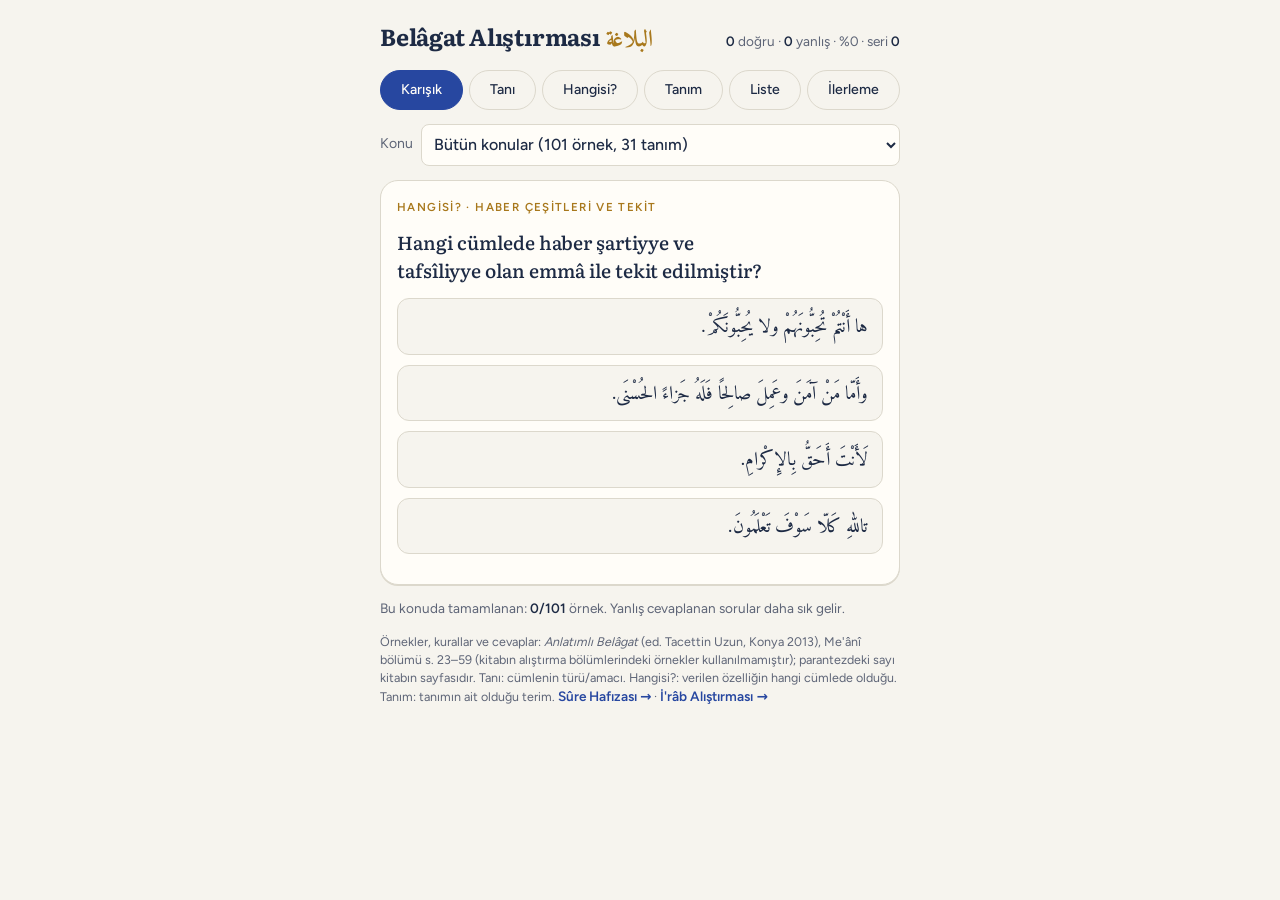
==== commit f589eb6d: "Belâgat: kitabın alıştırma bölümlerindeki örnekler soru havuzundan çıkarıldı Co-Authored-By: Claude " ====
--- a/belagat.html
+++ b/belagat.html
@@ -148,10 +148,10 @@
   <div class="weak" id="weak"></div>
   <section id="listView" hidden><div class="list" id="rows"></div></section>
   <section id="progView" class="prog" hidden></section>
-  <div class="note">Örnekler, kurallar ve cevaplar: <i>Anlatımlı Belâgat</i> (ed. Tacettin Uzun, Konya 2013), Me'ânî bölümü s. 23–60; parantezdeki sayı kitabın sayfasıdır. Tanı: cümlenin türü/amacı. Hangisi?: verilen özelliğin hangi cümlede olduğu. Tanım: tanımın ait olduğu terim. <a class="applink" href="./">Sûre Hafızası →</a> · <a class="applink" href="irab.html">İ'râb Alıştırması →</a></div>
+  <div class="note">Örnekler, kurallar ve cevaplar: <i>Anlatımlı Belâgat</i> (ed. Tacettin Uzun, Konya 2013), Me'ânî bölümü s. 23–59 (kitabın alıştırma bölümlerindeki örnekler kullanılmamıştır); parantezdeki sayı kitabın sayfasıdır. Tanı: cümlenin türü/amacı. Hangisi?: verilen özelliğin hangi cümlede olduğu. Tanım: tanımın ait olduğu terim. <a class="applink" href="./">Sûre Hafızası →</a> · <a class="applink" href="irab.html">İ'râb Alıştırması →</a></div>
 </div>
 <script>
-const BEL_DATA={"K": {"1": "Haber ve inşâ", "2": "Haberin gayeleri", "3": "Haber çeşitleri ve tekit", "4": "İnşâ çeşitleri", "5": "Emir", "6": "Nehiy", "7": "İstifhâm", "8": "Temennî ve teraccî", "9": "Nidâ"}, "P": {"cümle türü": "Bu cümle haberî mi, inşâî mi?", "haberin gayesi": "Bu haberin gayesi nedir?", "haberin çeşidi": "Bu haber hangi türdendir?", "tekit edatı": "Haber hangi edatla tekit edilmiştir?", "inşâ türü": "Bu cümle hangi inşâ türündendir?", "emrin kalıbı": "Emir hangi kalıpla yapılmıştır?", "emrin anlamı": "Emir hangi anlamda kullanılmıştır?", "nehyin anlamı": "Nehiy hangi anlamda kullanılmıştır?", "istenen şey": "Bu soruda ne istenmektedir?", "istifhâmın anlamı": "İstifhâm hangi anlamda kullanılmıştır?", "temennî edatı": "Temennî/teraccî hangi edatla yapılmıştır?", "nidânın amacı": "Bu nidâda ne amaçlanmıştır?", "edatın hitap ettiği": "Bu nidâ edatı kime hitap için kullanılır?", "edatın kullanımı": "Bu nidâda edat nasıl kullanılmıştır?"}, "R": {"cümle türü": "Hangisi {}dir?", "haberin gayesi": "Hangi cümlede {} gayesi vardır?", "haberin çeşidi": "Hangisi {}dir?", "tekit edatı": "Hangi cümlede haber {} ile tekit edilmiştir?", "inşâ türü": "Hangisi {} örneğidir?", "emrin kalıbı": "Hangi cümlede emir “{}” kalıbıyla yapılmıştır?", "emrin anlamı": "Hangi cümlede emir {} anlamındadır?", "nehyin anlamı": "Hangi cümlede nehiy {} anlamındadır?", "istenen şey": "Hangi soruda {} istenmektedir?", "istifhâmın anlamı": "Hangi cümlede istifhâm {} anlamındadır?", "temennî edatı": "Hangi cümlede {} kullanılmıştır?", "nidânın amacı": "Hangi nidâda “{}” amaçlanmıştır?", "edatın hitap ettiği": "Hangisi {} hitap için kullanılan bir nidâ edatıdır?", "edatın kullanımı": "Hangi cümlede nidâ edatı “{}” şeklinde kullanılmıştır?"}, "S": [{"k": 1, "g": "cümle türü", "ar": "خالِدٌ يُكْرِمُ الضَّيْفَ ويَرْعَى حَقَّ الجارِ", "tr": "Halit konuğa ikram eder ve komşu hakkını gözetir.", "a": "haberî cümle", "s": "23"}, {"k": 1, "g": "cümle türü", "ar": "أَدِّ واجِبَكَ", "tr": "Ödevini yap.", "a": "inşâî cümle", "s": "23"}, {"k": 1, "g": "cümle türü", "ar": "ما أَجْمَلَ الإحْسانَ!", "tr": "İyilik etmek ne kadar güzel!", "a": "inşâî cümle", "s": "23"}, {"k": 1, "g": "cümle türü", "ar": "شَرُّ النّاسِ الَّذِينَ يُكْرَمُونَ اتِّقاءَ أَلْسِنَتِهِمْ", "tr": "En kötü insanlar, dillerinden korkulduğu için kendilerine ikram edilenlerdir.", "a": "haberî cümle", "s": "32"}, {"k": 1, "g": "cümle türü", "ar": "أَلا لَيْتَ الشَّبابَ يَعُودُ يَوْمًا * فَأُخْبِرَهُ بِما فَعَلَ المَشِيبُ", "tr": "Keşke gençlik bir gün dönse de, ihtiyarlığın neler yaptığını ona haber versem.", "a": "inşâî cümle", "s": "32"}, {"k": 2, "g": "haberin gayesi", "ar": "الأَرْضُ تَدُورُ حَوْلَ الشَّمْسِ.", "tr": "Dünya güneşin çevresinde döner.", "a": "fâidetü'l-haber", "s": "25"}, {"k": 2, "g": "haberin gayesi", "ar": "نالَكَ مِنَ السَّفَرِ نَصَبٌ شَدِيدٌ.", "tr": "Yolculuk seni çok yordu.", "a": "lâzimü'l-fâide", "s": "25"}, {"k": 2, "g": "haberin gayesi", "ar": "رَبِّ إِنِّي لا أَسْتَطِيعُ اصْطِبارًا * فَاعْفُ عَنِّي يا مَنْ يُقِيلُ العِثارا", "tr": "Rabbim! Sabredemiyorum, beni bağışla ey günahı affeden!", "a": "istirhâm (yalvarma)", "s": "25"}, {"k": 2, "g": "haberin gayesi", "ar": "ذَهَبَ الشَّبابُ فَما لَهُ مِنْ عَوْدَةٍ * وأَتَى المَشِيبُ فَأَيْنَ مِنْهُ المَهْرَبُ", "tr": "Gençlik gitti, geri gelmeyecek. Yaşlılık geldi, ondan nereye kaçılacak?", "a": "tahassür (sevilen şeye üzülme)", "s": "25"}, {"k": 2, "g": "haberin gayesi", "ar": "إِذا بَلَغَ الفِطامَ لَنا صَبِيٌّ * تَخِرُّ لَهُ الجَبابِرُ ساجِدِينا", "tr": "Bizim bir çocuğumuz sütten kesilme çağına gelince zorbalar onun önünde secdeye kapanır.", "a": "fahr (övünme)", "s": "25"}, {"k": 2, "g": "haberin gayesi", "ar": "إِذا كُنْتَ في كُلِّ الأُمُورِ مُعاتِبًا * صَدِيقَكَ لَمْ تَلْقَ الَّذِي لا تُعاتِبُهْ", "tr": "Her şeyde arkadaşını azarlarsan, azarlamayacağın kimseyi bulamazsın.", "a": "irşâd ve nush (öğüt)", "s": "25"}, {"k": 2, "g": "haberin gayesi", "ar": "فَإِنَّكَ شَمْسٌ والمُلُوكُ كَواكِبُ * إِذا طَلَعَتْ لَمْ يَبْدُ مِنْهُنَّ كَوْكَبُ", "tr": "Sen güneşsin, krallar yıldız. Güneş doğunca yıldızların hiçbiri görünmez.", "a": "medih (övgü)", "s": "25"}, {"k": 2, "g": "haberin gayesi", "ar": "حُرُوبُ المُسْتَقْبَلِ جَوِّيَّةٌ.", "tr": "Geleceğin savaşları hava savaşları olacaktır.", "a": "fâidetü'l-haber", "s": "32"}, {"k": 2, "g": "haberin gayesi", "ar": "أَنْتَ سافَرْتَ أَمْسِ.", "tr": "Sen dün yolculuğa çıktın.", "a": "lâzimü'l-fâide", "s": "32"}, {"k": 3, "g": "haberin çeşidi", "ar": "الحَياءُ زِينَةُ الحَياةِ.", "tr": "Hayâ, hayatın süsüdür.", "a": "ibtidâî haber", "s": "29"}, {"k": 3, "g": "haberin çeşidi", "ar": "إِنَّ النَّفْسَ لَأَمّارَةٌ بِالسُّوءِ.", "tr": "Gerçekten nefis aşırı derecede kötülüğü emreder. (Yûsuf 12/53)", "a": "inkârî haber", "s": "29"}, {"k": 3, "g": "haberin çeşidi", "ar": "وحَقِّكَ إِنَّ الفَراغَ لَمَفْسَدَةٌ.", "tr": "Yemin ederim ki, işsizlik kötü ve zararlıdır.", "a": "inkârî haber", "s": "29"}, {"k": 3, "g": "haberin çeşidi", "ar": "لَأَنْتَ أَحَقُّ بِالإِكْرامِ.", "tr": "Sen, kesinlikle ikrama en layık olansın.", "a": "talebî haber", "s": "29"}, {"k": 3, "g": "haberin çeşidi", "ar": "ها أَنْتُمْ تُحِبُّونَهُمْ ولا يُحِبُّونَكُمْ.", "tr": "İşte siz onları seversiniz, onlar ise sizi sevmezler.", "a": "talebî haber", "s": "29"}, {"k": 3, "g": "haberin çeşidi", "ar": "تاللهِ كَلّا سَوْفَ تَعْلَمُونَ.", "tr": "Allah'a yemin ederim ki, hayır, ileride bileceksiniz.", "a": "inkârî haber", "s": "29"}, {"k": 3, "g": "haberin çeşidi", "ar": "وأَمّا مَنْ آمَنَ وعَمِلَ صالِحًا فَلَهُ جَزاءً الحُسْنَى.", "tr": "Kim iman eder ve sâlih amel işlerse, ona mükâfat olarak daha güzeli vardır. (Kehf 18/88)", "a": "talebî haber", "s": "29"}, {"k": 3, "g": "haberin çeşidi", "ar": "أَصْحابُ الجَنَّةِ هُمُ الفائِزُونَ.", "tr": "Cennetlikler kurtuluşa erenlerin ta kendileridir. (Haşr 59/20)", "a": "talebî haber", "s": "30"}, {"k": 3, "g": "haberin çeşidi", "ar": "وإِنِّي لَصَبّارٌ عَلَى ما يَنُوبُنِي * وحَسْبُكَ أَنَّ اللهَ أَثْنَى عَلَى الصَّبْرِ", "tr": "Şüphesiz ben, başıma gelen musibetlere çok sabrederim.", "a": "inkârî haber", "s": "32"}, {"k": 3, "g": "haberin çeşidi", "ar": "ما المُقْتَصِدُ بِمُفْتَقِرٍ.", "tr": "Tutumlu olan asla fakir düşmez.", "a": "talebî haber", "s": "32"}, {"k": 3, "g": "tekit edatı", "ar": "إِنَّ النَّفْسَ لَأَمّارَةٌ بِالسُّوءِ.", "tr": "Gerçekten nefis aşırı derecede kötülüğü emreder.", "a": "inne ve lâmü'l-ibtidâ", "s": "29"}, {"k": 3, "g": "tekit edatı", "ar": "لَأَنْتَ أَحَقُّ بِالإِكْرامِ.", "tr": "Sen, kesinlikle ikrama en layık olansın.", "a": "lâmü'l-ibtidâ", "s": "29"}, {"k": 3, "g": "tekit edatı", "ar": "ها أَنْتُمْ تُحِبُّونَهُمْ ولا يُحِبُّونَكُمْ.", "tr": "İşte siz onları seversiniz, onlar ise sizi sevmezler.", "a": "tenbîh harfi (hâ)", "s": "29"}, {"k": 3, "g": "tekit edatı", "ar": "تاللهِ كَلّا سَوْفَ تَعْلَمُونَ.", "tr": "Allah'a yemin ederim ki, hayır, ileride bileceksiniz.", "a": "kasem (tâ) ve kellâ", "s": "29"}, {"k": 3, "g": "tekit edatı", "ar": "وأَمّا مَنْ آمَنَ وعَمِلَ صالِحًا فَلَهُ جَزاءً الحُسْنَى.", "tr": "Kim iman eder ve sâlih amel işlerse, ona daha güzeli vardır.", "a": "şartiyye ve tafsîliyye olan emmâ", "s": "29"}, {"k": 3, "g": "tekit edatı", "ar": "أَصْحابُ الجَنَّةِ هُمُ الفائِزُونَ.", "tr": "Cennetlikler kurtuluşa erenlerin ta kendileridir.", "a": "zamîru'l-fasl", "s": "30"}, {"k": 3, "g": "tekit edatı", "ar": "ما المُقْتَصِدُ بِمُفْتَقِرٍ.", "tr": "Tutumlu olan asla fakir düşmez.", "a": "zâid harf (bâ)", "s": "32"}, {"k": 4, "g": "inşâ türü", "ar": "اِسْمَعِ النَّصِيحَةَ!", "tr": "Öğüdü dinle!", "a": "talebî inşâ – emir", "s": "33"}, {"k": 4, "g": "inşâ türü", "ar": "لا تُؤَجِّلْ عَمَلَكَ!", "tr": "İşini erteleme!", "a": "talebî inşâ – nehiy", "s": "33"}, {"k": 4, "g": "inşâ türü", "ar": "أَمُجْتَهِدٌ أَنْتَ؟", "tr": "Sen çalışkan mısın?", "a": "talebî inşâ – istifhâm", "s": "33"}, {"k": 4, "g": "inşâ türü", "ar": "لَيْتَ الشَّبابَ يَعُودُ!", "tr": "Keşke gençlik geri gelse!", "a": "talebî inşâ – temennî", "s": "33"}, {"k": 4, "g": "inşâ türü", "ar": "يا غافِلُ انْتَبِهْ!", "tr": "Gafil! Dikkat et!", "a": "talebî inşâ – nidâ", "s": "33"}, {"k": 4, "g": "inşâ türü", "ar": "ما أَصْدَقَكَ!", "tr": "Ne kadar doğrusun!", "a": "gayr-i talebî inşâ – taaccüb", "s": "33"}, {"k": 4, "g": "inşâ türü", "ar": "واللهِ لَأَجْتَهِدَنَّ.", "tr": "Vallahi, mutlaka çalışacağım.", "a": "gayr-i talebî inşâ – kasem", "s": "33"}, {"k": 4, "g": "inşâ türü", "ar": "نِعْمَ الخَلَّةُ الشَّجاعَةُ.", "tr": "Cesaret ne iyi özelliktir.", "a": "gayr-i talebî inşâ – medih", "s": "33"}, {"k": 4, "g": "inşâ türü", "ar": "بِئْسَ رَجُلًا الجَبانُ.", "tr": "Korkak ne kötü insandır.", "a": "gayr-i talebî inşâ – zem", "s": "33"}, {"k": 4, "g": "inşâ türü", "ar": "لَعَلَّ المَرِيضَ يُشْفَى.", "tr": "Belki hasta iyileşir.", "a": "gayr-i talebî inşâ – recâ", "s": "33"}, {"k": 5, "g": "emrin kalıbı", "ar": "وأَوْفُوا بِعَهْدِ اللهِ إِذا عاهَدْتُمْ", "tr": "Anlaşma yaptığınız zaman Allah'a verdiğiniz sözü yerine getirin! (Nahl 16/91)", "a": "emir fiili", "s": "37"}, {"k": 5, "g": "emrin kalıbı", "ar": "خُذِ الكِتابَ بِقُوَّةٍ", "tr": "Kitabı kuvvetle tut! (Meryem 19/12)", "a": "emir fiili", "s": "37"}, {"k": 5, "g": "emrin kalıbı", "ar": "لِيُنْفِقْ ذُو سَعَةٍ مِنْ سَعَتِهِ", "tr": "Eli geniş olan genişliğine göre nafaka versin! (Talak 65/7)", "a": "emir lâmlı muzâri", "s": "37"}, {"k": 5, "g": "emrin kalıbı", "ar": "عَلَيْكَ بِالاجْتِهادِ.", "tr": "Çalışmaya sarıl!", "a": "emir bildiren ism-i fiil", "s": "37"}, {"k": 5, "g": "emrin kalıbı", "ar": "وبِالوالِدَيْنِ إِحْسانًا", "tr": "Ana babaya iyilik ediniz!", "a": "fiilinin yerini tutan masdar", "s": "37"}, {"k": 5, "g": "emrin kalıbı", "ar": "فَصَبْرًا في مَجالِ المَوْتِ صَبْرًا * فَما نَيْلُ الخُلُودِ بِمُسْتَطاعِ", "tr": "Ölüm konusunda sabret, sabret! Ebedîliği elde etmek imkânsızdır.", "a": "fiilinin yerini tutan masdar", "s": "36"}, {"k": 5, "g": "emrin anlamı", "ar": "يا خَلِيلَيَّ خَلِّيانِي وما بِي * أَوْ أَعِيدا إِلَيَّ عَهْدَ الشَّبابِ", "tr": "İki dostum! Ya beni kendi hâlime bırakın ya da bana gençlik günlerimi iade edin.", "a": "iltimâs", "s": "37"}, {"k": 5, "g": "emrin anlamı", "ar": "أَزِلْ حَسَدَ الحُسّادِ عَنِّي بِكَبْتِهِمْ * فَأَنْتَ الَّذِي صَيَّرْتَهُمْ لِي حُسَّدا", "tr": "Kıskançları susturarak beni kıskanılmaktan kurtar! Onları kıskanır hâle sen getirdin.", "a": "duâ", "s": "37"}, {"k": 5, "g": "emrin anlamı", "ar": "شاوِرْ سِواكَ إِذا نابَتْكَ نائِبَةٌ * يَوْمًا وإِنْ كُنْتَ مِنْ أَهْلِ المَشُوراتِ", "tr": "Kendisine danışılanlardan olsan da başına bir felaket gelince başkalarına danış!", "a": "irşâd", "s": "37"}, {"k": 5, "g": "emrin anlamı", "ar": "أَلا أَيُّها اللَّيْلُ الطَّوِيلُ أَلا انْجَلِي * بِصُبْحٍ وما الإِصْباحُ مِنْكَ بِأَمْثَلِ", "tr": "Uzun gece! Haydi yeni bir sabahla açıl! Senin getireceğin sabah daha iyi değil.", "a": "temennî", "s": "38"}, {"k": 5, "g": "emrin anlamı", "ar": "أَرُونِي بَخِيلًا طالَ عُمْرًا بِبُخْلِهِ * وهاتُوا كَرِيمًا ماتَ مِنْ كَثْرَةِ البَذْلِ", "tr": "Cimriliğiyle ömrü uzamış birini gösterin bana! Cömertlikten ölmüş birini getirin bana!", "a": "ta'cîz", "s": "38"}, {"k": 5, "g": "emrin anlamı", "ar": "إِذا لَمْ تَخْشَ عاقِبَةَ اللَّيالِي * ولَمْ تَسْتَحْيِ فَافْعَلْ ما تَشاءُ", "tr": "Gecelerin sonundan korkmadığın ve utanmadığın zaman dilediğini yap!", "a": "tehdîd", "s": "38"}, {"k": 5, "g": "emrin anlamı", "ar": "رَبَّنا إِنَّنا سَمِعْنا مُنادِيًا يُنادِي لِلإِيمانِ أَنْ آمِنُوا بِرَبِّكُمْ فَآمَنّا رَبَّنا فَاغْفِرْ لَنا ذُنُوبَنا", "tr": "Rabbimiz! ... Rabbimiz, günahlarımızı bağışla. (Âl-i İmrân 3/193)", "a": "duâ", "s": "41"}, {"k": 5, "g": "emrin anlamı", "ar": "يا نَدِيمَيَّ مِنْ سَرَنْدِيبَ كُفّا * عَنْ مَلامِي وخَلِّيانِي لِما بِي", "tr": "Ey Serendib'deki iki dostum! Beni kınamayı bırakın, beni hâlimle baş başa bırakın.", "a": "iltimâs", "s": "41"}, {"k": 5, "g": "emrin anlamı", "ar": "يا دارَ عَبْلَةَ بِالجِواءِ تَكَلَّمِي * وعِمِي صَباحًا دارَ عَبْلَةَ واسْلَمِي", "tr": "Ey Cevâ'daki Able'nin yurdu! Konuş! Günaydın, esen kal!", "a": "temennî", "s": "41"}, {"k": 5, "g": "emrin anlamı", "ar": "حُبُّ السَّلامَةِ يُثْنِي هَمَّ صاحِبِهِ * عَنِ المَعالِي ويُغْرِي المَرْءَ بِالكَسَلِ * فَإِنْ جَنَحْتَ إِلَيْهِ فَاتَّخِذْ نَفَقًا * في الأَرْضِ أَوْ سُلَّمًا في الجَوِّ فَاعْتَزِلِ", "tr": "Esenlik merakı insanı yüceliklerden alıkoyar... Buna yönelirsen yeryüzüne bir tünel kaz ya da göğe merdiven kur da uzaklaş!", "a": "ta'cîz", "s": "41"}, {"k": 5, "g": "emrin anlamı", "ar": "فَانْهَضْ إِلَى صَهَواتِ المَجْدِ مُعْتَلِيًا * فَالبازُ لَمْ يَأْوِ إِلّا عالِيَ القُلَلِ", "tr": "Yükselerek şerefin zirvelerine doğru atıl! Şahin ancak yüksek zirvelerde barınır.", "a": "irşâd", "s": "41"}, {"k": 6, "g": "nehyin anlamı", "ar": "لا تَحْتَجِبْ عَنِ العُيُونِ أَيُّها القَمَرُ.", "tr": "Ay! Gözlerden saklanma.", "a": "temennî", "s": "44"}, {"k": 6, "g": "nehyin anlamı", "ar": "لا تَعْتَذِرُوا اليَوْمَ.", "tr": "Bu gün mazeret göstermeyin.", "a": "tevbîh", "s": "44"}, {"k": 6, "g": "nehyin anlamı", "ar": "يا إِلَهِي لا تَمْنَعْ عَطاءَكَ عَنِّي.", "tr": "İlahım! Benden lütfunu esirgeme.", "a": "duâ", "s": "44"}, {"k": 6, "g": "nehyin anlamı", "ar": "لا تَكُنْ رَطْبًا فَتُعْصَرَ، ولا يابِسًا فَتُكْسَرَ.", "tr": "Pek yaş olma sıkılırsın; pek de kuru olma kırılırsın.", "a": "irşâd", "s": "44"}, {"k": 7, "g": "istifhâmın anlamı", "ar": "أَغَيْرَ اللهِ تَدْعُونَ؟", "tr": "Allah'tan başkasına mı yalvarıyorsunuz?", "a": "inkâr", "s": "49"}, {"k": 7, "g": "istifhâmın anlamı", "ar": "مَتَى يَبْلُغُ البُنْيانُ يَوْمًا تَمامَهُ * إِذا كُنْتَ تَبْنِيهِ وغَيْرُكَ يَهْدِمُ", "tr": "Senin yaptığını öbürü yıkarsa, yapı bir gün ne zaman tamamlanır?", "a": "inkâr", "s": "49"}, {"k": 7, "g": "istifhâmın anlamı", "ar": "أَتَخْشَوْنَهُمْ فَاللهُ أَحَقُّ أَنْ تَخْشَوْهُ إِنْ كُنْتُمْ مُؤْمِنِينَ", "tr": "Onlardan korkuyor musunuz? Oysa mümin iseniz Allah'tan korkmanız daha uygundur.", "a": "nehiy", "s": "49"}, {"k": 7, "g": "istifhâmın anlamı", "ar": "مَنْ ذا الَّذِي يَشْفَعُ عِنْدَهُ إِلّا بِإِذْنِهِ", "tr": "İzni olmaksızın onun katında şefaatte bulunacak kimdir?", "a": "ta'zîm", "s": "49"}, {"k": 7, "g": "istifhâmın anlamı", "ar": "ما لِهَذا الرَّسُولِ يَأْكُلُ الطَّعامَ ويَمْشِي في الأَسْواقِ", "tr": "Bu ne biçim elçi! Yemek yiyor, çarşı pazarda dolaşıyor.", "a": "taaccüb", "s": "49"}, {"k": 8, "g": "temennî edatı", "ar": "لَيْتَ الكَواكِبَ تَدْنُو لِي فَأَنْظِمَها * عُقُودَ مَدْحٍ", "tr": "Keşke yıldızlar bana yaklaşsa da onları övgü gerdanlıkları olarak dizsem.", "a": "لَيْتَ (asıl temennî edatı)", "s": "54"}, {"k": 8, "g": "temennî edatı", "ar": "واهًا لِأَيّامِ الصِّبا وزَمانِهِ * لَوْ كانَ أَسْعَفَ بِالمُقامِ قَلِيلا", "tr": "Çocukluk günleri ne güzeldi! Keşke biraz daha kalabilseydim.", "a": "لَوْ (ليت yerine)", "s": "54"}, {"k": 8, "g": "temennî edatı", "ar": "هَلْ إِلَى خُرُوجٍ مِنْ سَبِيلٍ؟", "tr": "Bir daha çıkmaya yol var mıdır?", "a": "هَلْ (ليت yerine)", "s": "54"}, {"k": 8, "g": "temennî edatı", "ar": "فَيا لَيْتَ ما بَيْنِي وبَيْنَ أَحِبَّتِي * مِنَ البُعْدِ ما بَيْنِي وبَيْنَ المَصائِبِ", "tr": "Keşke sevdiklerimle aramdaki uzaklık, musibetlerle aramdaki kadar olsaydı.", "a": "لَيْتَ (لعل yerine, teraccî)", "s": "54"}, {"k": 6, "g": "nehyin anlamı", "ar": "وَلا تَقْرَبُوا مالَ اليَتِيمِ إِلّا بِالَّتِي هِيَ أَحْسَنُ", "tr": "Yetimin malına ancak en güzel şekilde yaklaşın. (En'âm 6/152)", "a": "hakiki nehiy (yasaklama)", "s": "42"}, {"k": 6, "g": "nehyin anlamı", "ar": "رَبَّنا لا تُؤاخِذْنا إِنْ نَسِينا أَوْ أَخْطَأْنا", "tr": "Rabbimiz! Unutursak veya hata yaparsak bizi sorumlu tutma. (Bakara 2/286)", "a": "duâ", "s": "42"}, {"k": 6, "g": "nehyin anlamı", "ar": "يا أَخِي لا تَذْهَبْ حَتَّى تَنْتَهِيَ مِنْ أَكْلِ الفُطُورِ", "tr": "Kardeşim! Kahvaltını bitirmeden gitme!", "a": "iltimâs", "s": "42"}, {"k": 6, "g": "nehyin anlamı", "ar": "لا تَجْلِسْ إِلَى أَهْلِ الدَّنايا * فَإِنَّ خَلائِقَ السُّفَهاءِ تُعْدِي", "tr": "Seviyesiz insanlarla oturma! Düşük insanların ahlakı bulaşır.", "a": "irşâd", "s": "42"}, {"k": 6, "g": "nehyin anlamı", "ar": "يا لَيْلُ طُلْ يا نَوْمُ زُلْ * يا صُبْحُ قِفْ لا تَطْلُعْ", "tr": "Gece! Uza! Uyku! Yok ol! Sabah! Dur! Doğma!", "a": "temennî", "s": "42"}, {"k": 6, "g": "nehyin anlamı", "ar": "لا تُطِعْ أَمْرِي.", "tr": "Emrime itaat etme.", "a": "tehdîd", "s": "42"}, {"k": 6, "g": "nehyin anlamı", "ar": "دَعِ المَكارِمَ لا تَرْحَلْ لِبُغْيَتِها * واقْعُدْ فَإِنَّكَ أَنْتَ الطّاعِمُ الكاسِي", "tr": "İyilikleri bırak, peşlerine düşme! Otur, sen yiyensin, giyensin.", "a": "tahkîr", "s": "43"}, {"k": 6, "g": "nehyin anlamı", "ar": "لا تَنْهَ عَنْ خُلُقٍ وتَأْتِيَ مِثْلَهُ * عارٌ عَلَيْكَ إِذا فَعَلْتَ عَظِيمُ", "tr": "Aynısını yapıp da bir huydan başkasını menetme. Bu senin için büyük ayıptır.", "a": "tevbîh", "s": "43"}, {"k": 7, "g": "istenen şey", "ar": "أَخالِدٌ سافَرَ أَمْ سَعِيدٌ؟", "tr": "Halid mi yoksa Said mi gitti?", "a": "tasavvur", "s": "45"}, {"k": 7, "g": "istenen şey", "ar": "أَأَنْتَ فَعَلْتَ هَذا بِآلِهَتِنا يا إِبْراهِيمُ؟", "tr": "İbrahim! Bunu ilahlarımıza sen mi yaptın? (Enbiyâ 21/62)", "a": "tasavvur", "s": "45"}, {"k": 7, "g": "istenen şey", "ar": "أَيَصْدَأُ الذَّهَبُ؟", "tr": "Altın paslanır mı?", "a": "tasdîk", "s": "45"}, {"k": 7, "g": "istenen şey", "ar": "هَلْ يَعْقِلُ الحَيَوانُ؟", "tr": "Hayvan düşünür mü?", "a": "tasdîk", "s": "45"}, {"k": 7, "g": "istenen şey", "ar": "هَلْ سَعِيدٌ مُسافِرٌ؟", "tr": "Said gidiyor mu?", "a": "tasdîk", "s": "45"}, {"k": 7, "g": "istifhâmın anlamı", "ar": "هَلْ جَزاءُ الإِحْسانِ إِلّا الإِحْسانُ", "tr": "İyiliğin karşılığı iyilikten başkası mıdır? (Rahmân 55/60)", "a": "nefy", "s": "45"}, {"k": 7, "g": "istifhâmın anlamı", "ar": "هَلْ يَضُرُّ البَحْرَ أَمْسَى زاخِرًا * أَنْ رَمَى فِيهِ غُلامٌ بِحَجَرْ", "tr": "Dopdolu denize bir çocuğun taş atması zarar verir mi?", "a": "inkâr", "s": "45"}, {"k": 7, "g": "istifhâmın anlamı", "ar": "أَلَسْتَ أَكْثَرَهُمْ جُودًا وأَحْسَنَهُمْ خُلُقًا", "tr": "Sen onların en cömerdi, ahlakı en güzel olanı değil misin?", "a": "takrîr", "s": "45"}, {"k": 7, "g": "istifhâmın anlamı", "ar": "مَنْ ذا الَّذِي يَقُومُ بِهَذا المَشْرُوعِ العَظِيمِ غَيْرُكَ؟", "tr": "Bu büyük projeyi senden başka kim yapabilir?", "a": "ta'zîm", "s": "45"}, {"k": 7, "g": "istifhâmın anlamı", "ar": "أَهَذا الَّذِي أَطْنَبْتَ في مَدْحِهِ؟", "tr": "Uzun uzun medhettiğin kimse bu mu?", "a": "tahkîr", "s": "45"}, {"k": 7, "g": "istifhâmın anlamı", "ar": "أَتَأْمُرُونَ النّاسَ بِالبِرِّ وتَنْسَوْنَ أَنْفُسَكُمْ؟", "tr": "Kendinizi unutup başkalarına iyiliği mi emrediyorsunuz? (Bakara 2/44)", "a": "tevbîh", "s": "46"}, {"k": 7, "g": "istifhâmın anlamı", "ar": "أَبِنْتَ الدَّهْرِ عِنْدِي كُلُّ بِنْتٍ * فَكَيْفَ وَصَلْتِ أَنْتِ مِنَ الزِّحامِ", "tr": "Ey musibet! Bende her türlü musibet varken sen kalabalıktan nasıl geldin?", "a": "taaccüb", "s": "46"}, {"k": 8, "g": "temennî edatı", "ar": "فَلَيْتَ اللَّيْلَ فِيهِ كانَ شَهْرًا * ومَرَّ نَهارُهُ مَرَّ السَّحابِ", "tr": "Keşke ondaki gece bir ay olsa, gündüzü bulut gibi geçse!", "a": "لَيْتَ (asıl temennî edatı)", "s": "50"}, {"k": 8, "g": "temennî edatı", "ar": "يا لَيْتَ لَنا مِثْلَ ما أُوتِيَ قارُونُ", "tr": "Keşke Kârûn'a verilen mal gibi bizim de olsa. (Kasas 28/79)", "a": "لَيْتَ (asıl temennî edatı)", "s": "50"}, {"k": 8, "g": "temennî edatı", "ar": "فَهَلْ لَنا مِنْ شُفَعاءَ فَيَشْفَعُوا لَنا", "tr": "Şimdi şefaatçilerden hiçbiri var mı ki bize şefaat etsinler? (A'râf 7/53)", "a": "هَلْ (ليت yerine)", "s": "50"}, {"k": 8, "g": "temennî edatı", "ar": "يا هامانُ ابْنِ لِي صَرْحًا لَعَلِّي أَبْلُغُ الأَسْبابَ أَسْبابَ السَّماواتِ", "tr": "Hâmân! Bana yüksek bir kule yap, belki göklerin yollarına ulaşırım. (Mü'min 40/36-37)", "a": "لَعَلَّ (ليت yerine)", "s": "50"}, {"k": 8, "g": "temennî edatı", "ar": "وَلَّى الشَّبابُ حَمِيدَةً أَيّامُهُ * لَوْ كانَ ذَلِكَ يُشْتَرَى أَوْ يُرْجِعُ", "tr": "Gençlik geçti gitti. Keşke satın alınabilse veya geri döndürülebilse.", "a": "لَوْ (ليت yerine)", "s": "50"}, {"k": 8, "g": "temennî edatı", "ar": "لَعَلَّ اللهَ يَأْتِي بِالفَرَجِ.", "tr": "Umulur ki Allah ferahlık getirir.", "a": "لَعَلَّ (teraccî)", "s": "51"}, {"k": 8, "g": "temennî edatı", "ar": "عَسَى الغائِبُ يَعُودُ.", "tr": "Belki kayıp döner.", "a": "عَسَى (teraccî)", "s": "51"}, {"k": 8, "g": "temennî edatı", "ar": "لَيْتَ المُلُوكَ عَلَى الأَقْدارِ مُعْطِيَةٌ * فَلَمْ يَكُنْ لِدَنِيءٍ عِنْدَهُ طَمَعُ", "tr": "Keşke krallar derecelere göre verseler de alçağın onlardan bir arzusu olmasa!", "a": "لَيْتَ (لعل yerine, teraccî)", "s": "51"}, {"k": 9, "g": "nidânın amacı", "ar": "أَيْ عَلِيُّ!", "tr": "Ali! (Ali yakındadır.)", "a": "yakındakine yakın edatıyla hitap", "s": "55"}, {"k": 9, "g": "nidânın amacı", "ar": "يا خالِدُ!", "tr": "Halit! (Halit uzaktadır.)", "a": "uzaktakine uzak edatıyla hitap", "s": "55"}, {"k": 9, "g": "nidânın amacı", "ar": "يا غافِلُ!", "tr": "Hey gafil!", "a": "yakındakinin gafil olduğunu ima", "s": "55"}, {"k": 9, "g": "nidânın amacı", "ar": "أَيْ بُنَيَّ!", "tr": "Yavrucuğum! (Muhatap uzaktadır.)", "a": "uzaktakinin gönle yakın olduğunu gösterme", "s": "55"}, {"k": 9, "g": "nidânın amacı", "ar": "يا رَبِّ إِنْ عَظُمَتْ ذُنُوبِي كَثْرَةً * فَلَقَدْ عَلِمْتُ بِأَنَّ عَفْوَكَ أَعْظَمُ", "tr": "Rabbim! Günahlarım sayıca büyüse de, biliyorum ki senin affın daha büyüktür.", "a": "münadanın yüceliğini ifade", "s": "55"}, {"k": 9, "g": "nidânın amacı", "ar": "أُولَئِكَ آبائِي فَجِئْنِي بِمِثْلِهِمْ * إِذا جَمَعَتْنا يا جَرِيرُ المَجامِعُ", "tr": "İşte bunlar benim atalarım. Toplantılar bizi bir araya getirince onların benzerini getir, Cerir!", "a": "münadanın değersizliğini ima", "s": "55"}, {"k": 9, "g": "nidânın amacı", "ar": "يا أَيُّها السّادِرُ المَزْوَرُّ مِنْ صَلَفٍ * مَهْلًا فَإِنَّكَ بِالأَيّامِ مُنْخَدِعُ", "tr": "Ey gururundan eğlenceye dalan kişi! Yavaş ol, günler geçtikçe aldanırsın.", "a": "münadanın değersizliğini ima", "s": "55"}, {"k": 9, "g": "nidânın amacı", "ar": "إِلامَ يا قَلْبُ وحَتَّى مَتَى * يَكْفِيكَ مِنْ أَمْرِكَ ما قَدْ جَرَى", "tr": "Ey kalp! Nereye kadar ve ne zamana kadar? Başına gelenler sana yetecek.", "a": "zecr ve melâmet (kınama)", "s": "56"}, {"k": 9, "g": "nidânın amacı", "ar": "يا دُرَّةً نُزِعَتْ مِنْ تاجِ والِدِها * فَأَصْبَحَتْ مِنْ تاجِ رِضْوانِ", "tr": "Ey babasının tacından çıkarılıp Rıdvan'ın tacında süs olan inci!", "a": "tahassür ve tevaccu' (hayıflanma)", "s": "56"}, {"k": 9, "g": "nidânın amacı", "ar": "يا شُجاعُ تَقَدَّمْ!", "tr": "Hey yiğit! İlerle!", "a": "iğrâ (teşvik)", "s": "56"}, {"k": 9, "g": "nidânın amacı", "ar": "يا مَنْ يُرَجَّى لِلشَّدائِدِ كُلِّها * يا مَنْ إِلَيْهِ المُشْتَكَى والمَفْزَعُ", "tr": "Ey bütün felaketler için kendisine ümit beslenen! Ey şikâyetlerin ve korkuların yöneldiği!", "a": "münadanın yüceliğini ifade", "s": "60"}, {"k": 9, "g": "nidânın amacı", "ar": "يا أَيُّها القَلْبُ هَلْ تَنْهاكَ مَوْعِظَةٌ * أَوْ يُحْدِثَنْ لَكَ طُولُ الدَّهْرِ نِسْيانا", "tr": "Ey kalp! Bir öğüt seni alıkoyar mı?", "a": "yakındakinin gafil olduğunu ima", "s": "60"}, {"k": 9, "g": "nidânın amacı", "ar": "يا مَوْتَهُ لَوْ أَقَلْتَ عَثْرَتَهُ * يا يَوْمَهُ لَوْ تَرَكْتَهُ لِغَدِهِ", "tr": "Ey onun ölümü! Keşke sürçmesini bağışlasaydın! Ey onun günü! Keşke onu yarınına bıraksaydın!", "a": "tahassür ve tevaccu' (hayıflanma)", "s": "60"}, {"k": 9, "g": "edatın hitap ettiği", "ar": "أَيْ", "tr": "nidâ edatı", "a": "yakındakine", "s": "56"}, {"k": 9, "g": "edatın hitap ettiği", "ar": "أَ (hemze)", "tr": "nidâ edatı", "a": "yakındakine", "s": "56"}, {"k": 9, "g": "edatın hitap ettiği", "ar": "يا", "tr": "nidâ edatı", "a": "uzaktakine", "s": "56"}, {"k": 9, "g": "edatın hitap ettiği", "ar": "أَيا", "tr": "nidâ edatı", "a": "uzaktakine", "s": "56"}, {"k": 9, "g": "edatın hitap ettiği", "ar": "آ", "tr": "nidâ edatı", "a": "uzaktakine", "s": "56"}, {"k": 9, "g": "edatın hitap ettiği", "ar": "آيْ", "tr": "nidâ edatı", "a": "uzaktakine", "s": "56"}, {"k": 9, "g": "edatın hitap ettiği", "ar": "هَيا", "tr": "nidâ edatı", "a": "uzaktakine", "s": "56"}, {"k": 9, "g": "edatın hitap ettiği", "ar": "وا", "tr": "nidâ edatı", "a": "uzaktakine", "s": "56"}, {"k": 9, "g": "edatın kullanımı", "ar": "أَيْ عَلِيُّ!", "tr": "Ali! (Ali yakındadır.)", "a": "asıl kullanım (edat mesafeye uygun)", "s": "56"}, {"k": 9, "g": "edatın kullanımı", "ar": "يا خالِدُ!", "tr": "Halit! (Halit uzaktadır.)", "a": "asıl kullanım (edat mesafeye uygun)", "s": "56"}, {"k": 9, "g": "edatın kullanımı", "ar": "يا غافِلُ!", "tr": "Hey gafil! (Muhatap yakındadır.)", "a": "yakındaki uzak kabul edilmiş", "s": "57"}, {"k": 9, "g": "edatın kullanımı", "ar": "أَيْ بُنَيَّ!", "tr": "Yavrucuğum! (Muhatap uzaktadır.)", "a": "uzaktaki yakın kabul edilmiş", "s": "57"}, {"k": 9, "g": "edatın kullanımı", "ar": "يا رَبِّ إِنْ عَظُمَتْ ذُنُوبِي كَثْرَةً * فَلَقَدْ عَلِمْتُ بِأَنَّ عَفْوَكَ أَعْظَمُ", "tr": "Rabbim! Günahlarım sayıca büyüse de, biliyorum ki senin affın daha büyüktür.", "a": "yakındaki uzak kabul edilmiş", "s": "57"}, {"k": 9, "g": "edatın kullanımı", "ar": "أُولَئِكَ آبائِي فَجِئْنِي بِمِثْلِهِمْ * إِذا جَمَعَتْنا يا جَرِيرُ المَجامِعُ", "tr": "İşte bunlar benim atalarım. Onların benzerini getir, Cerir!", "a": "yakındaki uzak kabul edilmiş", "s": "57"}, {"k": 9, "g": "edatın kullanımı", "ar": "يا أَيُّها السّادِرُ المَزْوَرُّ مِنْ صَلَفٍ * مَهْلًا فَإِنَّكَ بِالأَيّامِ مُنْخَدِعُ", "tr": "Ey gururundan eğlenceye dalan kişi! Yavaş ol, günler geçtikçe aldanırsın.", "a": "yakındaki uzak kabul edilmiş", "s": "57"}, {"k": 9, "g": "edatın kullanımı", "ar": "إِلامَ يا قَلْبُ وحَتَّى مَتَى * يَكْفِيكَ مِنْ أَمْرِكَ ما قَدْ جَرَى", "tr": "Ey kalp! Nereye kadar ve ne zamana kadar?", "a": "nidâ asıl anlamının dışına çıkmış", "s": "58"}, {"k": 9, "g": "edatın kullanımı", "ar": "يا دُرَّةً نُزِعَتْ مِنْ تاجِ والِدِها * فَأَصْبَحَتْ مِنْ تاجِ رِضْوانِ", "tr": "Ey babasının tacından çıkarılıp Rıdvan'ın tacında süs olan inci!", "a": "nidâ asıl anlamının dışına çıkmış", "s": "58"}, {"k": 9, "g": "edatın kullanımı", "ar": "يا شُجاعُ تَقَدَّمْ!", "tr": "Hey yiğit! İlerle!", "a": "nidâ asıl anlamının dışına çıkmış", "s": "58"}, {"k": 9, "g": "edatın kullanımı", "ar": "يا مَوْتَهُ لَوْ أَقَلْتَ عَثْرَتَهُ * يا يَوْمَهُ لَوْ تَرَكْتَهُ لِغَدِهِ", "tr": "Ey onun ölümü! Keşke sürçmesini bağışlasaydın!", "a": "nidâ asıl anlamının dışına çıkmış", "s": "60"}, {"k": 9, "g": "edatın kullanımı", "ar": "يا مَنْ يُرَجَّى لِلشَّدائِدِ كُلِّها * يا مَنْ إِلَيْهِ المُشْتَكَى والمَفْزَعُ", "tr": "Ey bütün felaketler için kendisine ümit beslenen!", "a": "yakındaki uzak kabul edilmiş", "s": "60"}, {"k": 9, "g": "edatın kullanımı", "ar": "يا أَيُّها القَلْبُ هَلْ تَنْهاكَ مَوْعِظَةٌ * أَوْ يُحْدِثَنْ لَكَ طُولُ الدَّهْرِ نِسْيانا", "tr": "Ey kalp! Bir öğüt seni alıkoyar mı?", "a": "yakındaki uzak kabul edilmiş", "s": "60"}], "T": [{"k": 1, "d": "مُطابَقَةُ الكَلامِ لِمُقْتَضَى الحالِ مَعَ فَصاحَتِهِ", "t": "belâgat (kelâmda)", "s": "vize"}, {"k": 1, "d": "سَلامَتُها مِنْ تَنافُرِ الحُرُوفِ ومُخالَفَةِ القِياسِ والغَرابَةِ", "t": "kelimenin fesâhatı", "s": "vize"}, {"k": 1, "d": "İçeriğinde doğru ve yalan olma ihtimali bulunan ve sahibine \"doğru söylüyor\" veya \"yalan söylüyor\" denilebilen söz", "t": "haberî cümle", "s": "24"}, {"k": 1, "d": "Manasında doğru veya yalan olma ihtimali bulunmayan ve sahibine \"doğru/yalan söylüyor\" denilemeyen söz", "t": "inşâî cümle", "s": "24"}, {"k": 2, "d": "Cümlenin içerdiği hükmü, onu bilmeyen muhataba bildirmek", "t": "fâidetü'l-haber", "s": "27"}, {"k": 2, "d": "Hükmü bilen muhataba, konuşanın da onu bildiğini bildirmek", "t": "lâzimü'l-fâide", "s": "27"}, {"k": 3, "d": "Muhatabın zihni boştur; haber tekit edatı olmadan verilir", "t": "ibtidâî haber", "s": "31"}, {"k": 3, "d": "Muhatap hükmü kabulde tereddüt eder; haber bir tekit edatıyla verilir", "t": "talebî haber", "s": "31"}, {"k": 3, "d": "Muhatap hükmü inkâr eder; haber inkârın derecesine göre iki veya daha fazla tekit edatıyla verilir", "t": "inkârî haber", "s": "32"}, {"k": 4, "d": "Söylendiği anda bulunmayan bir şeyin yapılmasını isteme anlamı taşıyan inşâ (emir, nehiy, istifhâm, temennî, nidâ)", "t": "talebî inşâ", "s": "36"}, {"k": 4, "d": "Bir şeyin talep edilmediği inşâ (taaccüb, kasem, medih, zem, recâ)", "t": "gayr-i talebî inşâ", "s": "36"}, {"k": 5, "d": "Söylendiği anda henüz yapılmamış bir şeyin, üstün konumdakinin bağlayıcı biçimde yapılmasını istemesi", "t": "emir", "s": "39"}, {"k": 5, "d": "Birbirine denk iki arkadaştan birinin diğerinden emir yapısıyla istemesi", "t": "iltimâs", "s": "39"}, {"k": 5, "d": "Alt mertebedekinin üst mertebedekinden emir kipiyle istemesi", "t": "duâ", "s": "39"}, {"k": 5, "d": "Akılsız varlıklara emir ile hitap edilmesi", "t": "temennî", "s": "41"}, {"k": 5, "d": "Muhatabın aczini göstermek için onun yapamayacağı bir işi istemek", "t": "ta'cîz", "s": "41"}, {"k": 5, "d": "Hoşnut olmama durumunda korkutmak için muhataptan emredileni yapmasını istemek", "t": "tehdîd", "s": "41"}, {"k": 6, "d": "Hükmederek ve zorlayarak bir şeyin yapılmamasını istemek; tek sîgası lâ-i nâhiyeli muzâridir", "t": "nehiy", "s": "44"}, {"k": 7, "d": "Daha önce bilinmeyen bir şey hakkında bilgi sahibi olmak istemek", "t": "istifhâm", "s": "47"}, {"k": 7, "d": "Yalnızca tasdik istemek için gelen, alternatif (muâdil) zikredilemeyen soru edatı", "t": "هَلْ", "s": "47"}, {"k": 7, "d": "Hem tasavvur hem tasdik için kullanılan soru edatı", "t": "hemze (أ)", "s": "47"}, {"k": 8, "d": "Arzu edilen fakat imkânsız ya da gerçekleşmesi uzak olduğu için ümit edilmeyen bir şeyi istemek", "t": "temennî", "s": "53"}, {"k": 8, "d": "Meydana gelmesi umulan sevimli bir şeyi istemek", "t": "teracci", "s": "53"}, {"k": 9, "d": "Muhatabı, nidâ harfiyle (أدعو yerine) adını veya sıfatını anarak kendine yöneltmek", "t": "nidâ", "s": "59"}, {"k": 9, "d": "Yakındakine hitap için kullanılan nidâ edatları", "t": "hemze ve أَيْ", "s": "59"}, {"k": 9, "d": "Nidâ cümlesinde müsnedün ileyh (özne) olan unsur", "t": "أدعو fiilinin gizli zamiri", "s": "56"}, {"k": 9, "d": "Nidâ cümlesinde müsned olan unsur", "t": "أدعو anlamını içeren nidâ harfi", "s": "56"}, {"k": 9, "d": "Uzaktakine hitap için kullanılan nidâ edatları", "t": "يا، أيا، آ، آيْ، هيا، وا", "s": "59"}, {"k": 9, "d": "Uzaktakinin yakın kabul edilip hemze veya أَيْ ile çağrılmasının amacı", "t": "gönle yakın ve gözden ırak olmadığını ifade etmek", "s": "59"}, {"k": 9, "d": "Yakındakinin uzak kabul edilip uzak edatıyla çağrılma sebepleri", "t": "yücelik, değersizlik veya gaflet", "s": "59"}, {"k": 9, "d": "Nidânın karînelerle asıl anlamından çıkarak ifade ettiği anlamlar", "t": "zecr, tahassür ve iğrâ", "s": "59"}]};
+const BEL_DATA={"K": {"1": "Haber ve inşâ", "2": "Haberin gayeleri", "3": "Haber çeşitleri ve tekit", "4": "İnşâ çeşitleri", "5": "Emir", "6": "Nehiy", "7": "İstifhâm", "8": "Temennî ve teraccî", "9": "Nidâ"}, "P": {"cümle türü": "Bu cümle haberî mi, inşâî mi?", "haberin gayesi": "Bu haberin gayesi nedir?", "haberin çeşidi": "Bu haber hangi türdendir?", "tekit edatı": "Haber hangi edatla tekit edilmiştir?", "inşâ türü": "Bu cümle hangi inşâ türündendir?", "emrin kalıbı": "Emir hangi kalıpla yapılmıştır?", "emrin anlamı": "Emir hangi anlamda kullanılmıştır?", "nehyin anlamı": "Nehiy hangi anlamda kullanılmıştır?", "istenen şey": "Bu soruda ne istenmektedir?", "istifhâmın anlamı": "İstifhâm hangi anlamda kullanılmıştır?", "temennî edatı": "Temennî/teraccî hangi edatla yapılmıştır?", "nidânın amacı": "Bu nidâda ne amaçlanmıştır?", "edatın hitap ettiği": "Bu nidâ edatı kime hitap için kullanılır?", "edatın kullanımı": "Bu nidâda edat nasıl kullanılmıştır?"}, "R": {"cümle türü": "Hangisi {}dir?", "haberin gayesi": "Hangi cümlede {} gayesi vardır?", "haberin çeşidi": "Hangisi {}dir?", "tekit edatı": "Hangi cümlede haber {} ile tekit edilmiştir?", "inşâ türü": "Hangisi {} örneğidir?", "emrin kalıbı": "Hangi cümlede emir “{}” kalıbıyla yapılmıştır?", "emrin anlamı": "Hangi cümlede emir {} anlamındadır?", "nehyin anlamı": "Hangi cümlede nehiy {} anlamındadır?", "istenen şey": "Hangi soruda {} istenmektedir?", "istifhâmın anlamı": "Hangi cümlede istifhâm {} anlamındadır?", "temennî edatı": "Hangi cümlede {} kullanılmıştır?", "nidânın amacı": "Hangi nidâda “{}” amaçlanmıştır?", "edatın hitap ettiği": "Hangisi {} hitap için kullanılan bir nidâ edatıdır?", "edatın kullanımı": "Hangi cümlede nidâ edatı “{}” şeklinde kullanılmıştır?"}, "S": [{"k": 1, "g": "cümle türü", "ar": "خالِدٌ يُكْرِمُ الضَّيْفَ ويَرْعَى حَقَّ الجارِ", "tr": "Halit konuğa ikram eder ve komşu hakkını gözetir.", "a": "haberî cümle", "s": "23"}, {"k": 1, "g": "cümle türü", "ar": "أَدِّ واجِبَكَ", "tr": "Ödevini yap.", "a": "inşâî cümle", "s": "23"}, {"k": 1, "g": "cümle türü", "ar": "ما أَجْمَلَ الإحْسانَ!", "tr": "İyilik etmek ne kadar güzel!", "a": "inşâî cümle", "s": "23"}, {"k": 2, "g": "haberin gayesi", "ar": "الأَرْضُ تَدُورُ حَوْلَ الشَّمْسِ.", "tr": "Dünya güneşin çevresinde döner.", "a": "fâidetü'l-haber", "s": "25"}, {"k": 2, "g": "haberin gayesi", "ar": "نالَكَ مِنَ السَّفَرِ نَصَبٌ شَدِيدٌ.", "tr": "Yolculuk seni çok yordu.", "a": "lâzimü'l-fâide", "s": "25"}, {"k": 2, "g": "haberin gayesi", "ar": "رَبِّ إِنِّي لا أَسْتَطِيعُ اصْطِبارًا * فَاعْفُ عَنِّي يا مَنْ يُقِيلُ العِثارا", "tr": "Rabbim! Sabredemiyorum, beni bağışla ey günahı affeden!", "a": "istirhâm (yalvarma)", "s": "25"}, {"k": 2, "g": "haberin gayesi", "ar": "ذَهَبَ الشَّبابُ فَما لَهُ مِنْ عَوْدَةٍ * وأَتَى المَشِيبُ فَأَيْنَ مِنْهُ المَهْرَبُ", "tr": "Gençlik gitti, geri gelmeyecek. Yaşlılık geldi, ondan nereye kaçılacak?", "a": "tahassür (sevilen şeye üzülme)", "s": "25"}, {"k": 2, "g": "haberin gayesi", "ar": "إِذا بَلَغَ الفِطامَ لَنا صَبِيٌّ * تَخِرُّ لَهُ الجَبابِرُ ساجِدِينا", "tr": "Bizim bir çocuğumuz sütten kesilme çağına gelince zorbalar onun önünde secdeye kapanır.", "a": "fahr (övünme)", "s": "25"}, {"k": 2, "g": "haberin gayesi", "ar": "إِذا كُنْتَ في كُلِّ الأُمُورِ مُعاتِبًا * صَدِيقَكَ لَمْ تَلْقَ الَّذِي لا تُعاتِبُهْ", "tr": "Her şeyde arkadaşını azarlarsan, azarlamayacağın kimseyi bulamazsın.", "a": "irşâd ve nush (öğüt)", "s": "25"}, {"k": 2, "g": "haberin gayesi", "ar": "فَإِنَّكَ شَمْسٌ والمُلُوكُ كَواكِبُ * إِذا طَلَعَتْ لَمْ يَبْدُ مِنْهُنَّ كَوْكَبُ", "tr": "Sen güneşsin, krallar yıldız. Güneş doğunca yıldızların hiçbiri görünmez.", "a": "medih (övgü)", "s": "25"}, {"k": 3, "g": "haberin çeşidi", "ar": "الحَياءُ زِينَةُ الحَياةِ.", "tr": "Hayâ, hayatın süsüdür.", "a": "ibtidâî haber", "s": "29"}, {"k": 3, "g": "haberin çeşidi", "ar": "إِنَّ النَّفْسَ لَأَمّارَةٌ بِالسُّوءِ.", "tr": "Gerçekten nefis aşırı derecede kötülüğü emreder. (Yûsuf 12/53)", "a": "inkârî haber", "s": "29"}, {"k": 3, "g": "haberin çeşidi", "ar": "وحَقِّكَ إِنَّ الفَراغَ لَمَفْسَدَةٌ.", "tr": "Yemin ederim ki, işsizlik kötü ve zararlıdır.", "a": "inkârî haber", "s": "29"}, {"k": 3, "g": "haberin çeşidi", "ar": "لَأَنْتَ أَحَقُّ بِالإِكْرامِ.", "tr": "Sen, kesinlikle ikrama en layık olansın.", "a": "talebî haber", "s": "29"}, {"k": 3, "g": "haberin çeşidi", "ar": "ها أَنْتُمْ تُحِبُّونَهُمْ ولا يُحِبُّونَكُمْ.", "tr": "İşte siz onları seversiniz, onlar ise sizi sevmezler.", "a": "talebî haber", "s": "29"}, {"k": 3, "g": "haberin çeşidi", "ar": "تاللهِ كَلّا سَوْفَ تَعْلَمُونَ.", "tr": "Allah'a yemin ederim ki, hayır, ileride bileceksiniz.", "a": "inkârî haber", "s": "29"}, {"k": 3, "g": "haberin çeşidi", "ar": "وأَمّا مَنْ آمَنَ وعَمِلَ صالِحًا فَلَهُ جَزاءً الحُسْنَى.", "tr": "Kim iman eder ve sâlih amel işlerse, ona mükâfat olarak daha güzeli vardır. (Kehf 18/88)", "a": "talebî haber", "s": "29"}, {"k": 3, "g": "haberin çeşidi", "ar": "أَصْحابُ الجَنَّةِ هُمُ الفائِزُونَ.", "tr": "Cennetlikler kurtuluşa erenlerin ta kendileridir. (Haşr 59/20)", "a": "talebî haber", "s": "30"}, {"k": 3, "g": "tekit edatı", "ar": "إِنَّ النَّفْسَ لَأَمّارَةٌ بِالسُّوءِ.", "tr": "Gerçekten nefis aşırı derecede kötülüğü emreder.", "a": "inne ve lâmü'l-ibtidâ", "s": "29"}, {"k": 3, "g": "tekit edatı", "ar": "لَأَنْتَ أَحَقُّ بِالإِكْرامِ.", "tr": "Sen, kesinlikle ikrama en layık olansın.", "a": "lâmü'l-ibtidâ", "s": "29"}, {"k": 3, "g": "tekit edatı", "ar": "ها أَنْتُمْ تُحِبُّونَهُمْ ولا يُحِبُّونَكُمْ.", "tr": "İşte siz onları seversiniz, onlar ise sizi sevmezler.", "a": "tenbîh harfi (hâ)", "s": "29"}, {"k": 3, "g": "tekit edatı", "ar": "تاللهِ كَلّا سَوْفَ تَعْلَمُونَ.", "tr": "Allah'a yemin ederim ki, hayır, ileride bileceksiniz.", "a": "kasem (tâ) ve kellâ", "s": "29"}, {"k": 3, "g": "tekit edatı", "ar": "وأَمّا مَنْ آمَنَ وعَمِلَ صالِحًا فَلَهُ جَزاءً الحُسْنَى.", "tr": "Kim iman eder ve sâlih amel işlerse, ona daha güzeli vardır.", "a": "şartiyye ve tafsîliyye olan emmâ", "s": "29"}, {"k": 3, "g": "tekit edatı", "ar": "أَصْحابُ الجَنَّةِ هُمُ الفائِزُونَ.", "tr": "Cennetlikler kurtuluşa erenlerin ta kendileridir.", "a": "zamîru'l-fasl", "s": "30"}, {"k": 4, "g": "inşâ türü", "ar": "اِسْمَعِ النَّصِيحَةَ!", "tr": "Öğüdü dinle!", "a": "talebî inşâ – emir", "s": "33"}, {"k": 4, "g": "inşâ türü", "ar": "لا تُؤَجِّلْ عَمَلَكَ!", "tr": "İşini erteleme!", "a": "talebî inşâ – nehiy", "s": "33"}, {"k": 4, "g": "inşâ türü", "ar": "أَمُجْتَهِدٌ أَنْتَ؟", "tr": "Sen çalışkan mısın?", "a": "talebî inşâ – istifhâm", "s": "33"}, {"k": 4, "g": "inşâ türü", "ar": "لَيْتَ الشَّبابَ يَعُودُ!", "tr": "Keşke gençlik geri gelse!", "a": "talebî inşâ – temennî", "s": "33"}, {"k": 4, "g": "inşâ türü", "ar": "يا غافِلُ انْتَبِهْ!", "tr": "Gafil! Dikkat et!", "a": "talebî inşâ – nidâ", "s": "33"}, {"k": 4, "g": "inşâ türü", "ar": "ما أَصْدَقَكَ!", "tr": "Ne kadar doğrusun!", "a": "gayr-i talebî inşâ – taaccüb", "s": "33"}, {"k": 4, "g": "inşâ türü", "ar": "واللهِ لَأَجْتَهِدَنَّ.", "tr": "Vallahi, mutlaka çalışacağım.", "a": "gayr-i talebî inşâ – kasem", "s": "33"}, {"k": 4, "g": "inşâ türü", "ar": "نِعْمَ الخَلَّةُ الشَّجاعَةُ.", "tr": "Cesaret ne iyi özelliktir.", "a": "gayr-i talebî inşâ – medih", "s": "33"}, {"k": 4, "g": "inşâ türü", "ar": "بِئْسَ رَجُلًا الجَبانُ.", "tr": "Korkak ne kötü insandır.", "a": "gayr-i talebî inşâ – zem", "s": "33"}, {"k": 4, "g": "inşâ türü", "ar": "لَعَلَّ المَرِيضَ يُشْفَى.", "tr": "Belki hasta iyileşir.", "a": "gayr-i talebî inşâ – recâ", "s": "33"}, {"k": 5, "g": "emrin kalıbı", "ar": "وأَوْفُوا بِعَهْدِ اللهِ إِذا عاهَدْتُمْ", "tr": "Anlaşma yaptığınız zaman Allah'a verdiğiniz sözü yerine getirin! (Nahl 16/91)", "a": "emir fiili", "s": "37"}, {"k": 5, "g": "emrin kalıbı", "ar": "خُذِ الكِتابَ بِقُوَّةٍ", "tr": "Kitabı kuvvetle tut! (Meryem 19/12)", "a": "emir fiili", "s": "37"}, {"k": 5, "g": "emrin kalıbı", "ar": "لِيُنْفِقْ ذُو سَعَةٍ مِنْ سَعَتِهِ", "tr": "Eli geniş olan genişliğine göre nafaka versin! (Talak 65/7)", "a": "emir lâmlı muzâri", "s": "37"}, {"k": 5, "g": "emrin kalıbı", "ar": "عَلَيْكَ بِالاجْتِهادِ.", "tr": "Çalışmaya sarıl!", "a": "emir bildiren ism-i fiil", "s": "37"}, {"k": 5, "g": "emrin kalıbı", "ar": "وبِالوالِدَيْنِ إِحْسانًا", "tr": "Ana babaya iyilik ediniz!", "a": "fiilinin yerini tutan masdar", "s": "37"}, {"k": 5, "g": "emrin anlamı", "ar": "يا خَلِيلَيَّ خَلِّيانِي وما بِي * أَوْ أَعِيدا إِلَيَّ عَهْدَ الشَّبابِ", "tr": "İki dostum! Ya beni kendi hâlime bırakın ya da bana gençlik günlerimi iade edin.", "a": "iltimâs", "s": "37"}, {"k": 5, "g": "emrin anlamı", "ar": "أَزِلْ حَسَدَ الحُسّادِ عَنِّي بِكَبْتِهِمْ * فَأَنْتَ الَّذِي صَيَّرْتَهُمْ لِي حُسَّدا", "tr": "Kıskançları susturarak beni kıskanılmaktan kurtar! Onları kıskanır hâle sen getirdin.", "a": "duâ", "s": "37"}, {"k": 5, "g": "emrin anlamı", "ar": "شاوِرْ سِواكَ إِذا نابَتْكَ نائِبَةٌ * يَوْمًا وإِنْ كُنْتَ مِنْ أَهْلِ المَشُوراتِ", "tr": "Kendisine danışılanlardan olsan da başına bir felaket gelince başkalarına danış!", "a": "irşâd", "s": "37"}, {"k": 5, "g": "emrin anlamı", "ar": "أَلا أَيُّها اللَّيْلُ الطَّوِيلُ أَلا انْجَلِي * بِصُبْحٍ وما الإِصْباحُ مِنْكَ بِأَمْثَلِ", "tr": "Uzun gece! Haydi yeni bir sabahla açıl! Senin getireceğin sabah daha iyi değil.", "a": "temennî", "s": "38"}, {"k": 5, "g": "emrin anlamı", "ar": "أَرُونِي بَخِيلًا طالَ عُمْرًا بِبُخْلِهِ * وهاتُوا كَرِيمًا ماتَ مِنْ كَثْرَةِ البَذْلِ", "tr": "Cimriliğiyle ömrü uzamış birini gösterin bana! Cömertlikten ölmüş birini getirin bana!", "a": "ta'cîz", "s": "38"}, {"k": 5, "g": "emrin anlamı", "ar": "إِذا لَمْ تَخْشَ عاقِبَةَ اللَّيالِي * ولَمْ تَسْتَحْيِ فَافْعَلْ ما تَشاءُ", "tr": "Gecelerin sonundan korkmadığın ve utanmadığın zaman dilediğini yap!", "a": "tehdîd", "s": "38"}, {"k": 6, "g": "nehyin anlamı", "ar": "وَلا تَقْرَبُوا مالَ اليَتِيمِ إِلّا بِالَّتِي هِيَ أَحْسَنُ", "tr": "Yetimin malına ancak en güzel şekilde yaklaşın. (En'âm 6/152)", "a": "hakiki nehiy (yasaklama)", "s": "42"}, {"k": 6, "g": "nehyin anlamı", "ar": "رَبَّنا لا تُؤاخِذْنا إِنْ نَسِينا أَوْ أَخْطَأْنا", "tr": "Rabbimiz! Unutursak veya hata yaparsak bizi sorumlu tutma. (Bakara 2/286)", "a": "duâ", "s": "42"}, {"k": 6, "g": "nehyin anlamı", "ar": "يا أَخِي لا تَذْهَبْ حَتَّى تَنْتَهِيَ مِنْ أَكْلِ الفُطُورِ", "tr": "Kardeşim! Kahvaltını bitirmeden gitme!", "a": "iltimâs", "s": "42"}, {"k": 6, "g": "nehyin anlamı", "ar": "لا تَجْلِسْ إِلَى أَهْلِ الدَّنايا * فَإِنَّ خَلائِقَ السُّفَهاءِ تُعْدِي", "tr": "Seviyesiz insanlarla oturma! Düşük insanların ahlakı bulaşır.", "a": "irşâd", "s": "42"}, {"k": 6, "g": "nehyin anlamı", "ar": "يا لَيْلُ طُلْ يا نَوْمُ زُلْ * يا صُبْحُ قِفْ لا تَطْلُعْ", "tr": "Gece! Uza! Uyku! Yok ol! Sabah! Dur! Doğma!", "a": "temennî", "s": "42"}, {"k": 6, "g": "nehyin anlamı", "ar": "لا تُطِعْ أَمْرِي.", "tr": "Emrime itaat etme.", "a": "tehdîd", "s": "42"}, {"k": 6, "g": "nehyin anlamı", "ar": "دَعِ المَكارِمَ لا تَرْحَلْ لِبُغْيَتِها * واقْعُدْ فَإِنَّكَ أَنْتَ الطّاعِمُ الكاسِي", "tr": "İyilikleri bırak, peşlerine düşme! Otur, sen yiyensin, giyensin.", "a": "tahkîr", "s": "43"}, {"k": 6, "g": "nehyin anlamı", "ar": "لا تَنْهَ عَنْ خُلُقٍ وتَأْتِيَ مِثْلَهُ * عارٌ عَلَيْكَ إِذا فَعَلْتَ عَظِيمُ", "tr": "Aynısını yapıp da bir huydan başkasını menetme. Bu senin için büyük ayıptır.", "a": "tevbîh", "s": "43"}, {"k": 7, "g": "istenen şey", "ar": "أَخالِدٌ سافَرَ أَمْ سَعِيدٌ؟", "tr": "Halid mi yoksa Said mi gitti?", "a": "tasavvur", "s": "45"}, {"k": 7, "g": "istenen şey", "ar": "أَأَنْتَ فَعَلْتَ هَذا بِآلِهَتِنا يا إِبْراهِيمُ؟", "tr": "İbrahim! Bunu ilahlarımıza sen mi yaptın? (Enbiyâ 21/62)", "a": "tasavvur", "s": "45"}, {"k": 7, "g": "istenen şey", "ar": "أَيَصْدَأُ الذَّهَبُ؟", "tr": "Altın paslanır mı?", "a": "tasdîk", "s": "45"}, {"k": 7, "g": "istenen şey", "ar": "هَلْ يَعْقِلُ الحَيَوانُ؟", "tr": "Hayvan düşünür mü?", "a": "tasdîk", "s": "45"}, {"k": 7, "g": "istenen şey", "ar": "هَلْ سَعِيدٌ مُسافِرٌ؟", "tr": "Said gidiyor mu?", "a": "tasdîk", "s": "45"}, {"k": 7, "g": "istifhâmın anlamı", "ar": "هَلْ جَزاءُ الإِحْسانِ إِلّا الإِحْسانُ", "tr": "İyiliğin karşılığı iyilikten başkası mıdır? (Rahmân 55/60)", "a": "nefy", "s": "45"}, {"k": 7, "g": "istifhâmın anlamı", "ar": "هَلْ يَضُرُّ البَحْرَ أَمْسَى زاخِرًا * أَنْ رَمَى فِيهِ غُلامٌ بِحَجَرْ", "tr": "Dopdolu denize bir çocuğun taş atması zarar verir mi?", "a": "inkâr", "s": "45"}, {"k": 7, "g": "istifhâmın anlamı", "ar": "أَلَسْتَ أَكْثَرَهُمْ جُودًا وأَحْسَنَهُمْ خُلُقًا", "tr": "Sen onların en cömerdi, ahlakı en güzel olanı değil misin?", "a": "takrîr", "s": "45"}, {"k": 7, "g": "istifhâmın anlamı", "ar": "مَنْ ذا الَّذِي يَقُومُ بِهَذا المَشْرُوعِ العَظِيمِ غَيْرُكَ؟", "tr": "Bu büyük projeyi senden başka kim yapabilir?", "a": "ta'zîm", "s": "45"}, {"k": 7, "g": "istifhâmın anlamı", "ar": "أَهَذا الَّذِي أَطْنَبْتَ في مَدْحِهِ؟", "tr": "Uzun uzun medhettiğin kimse bu mu?", "a": "tahkîr", "s": "45"}, {"k": 7, "g": "istifhâmın anlamı", "ar": "أَتَأْمُرُونَ النّاسَ بِالبِرِّ وتَنْسَوْنَ أَنْفُسَكُمْ؟", "tr": "Kendinizi unutup başkalarına iyiliği mi emrediyorsunuz? (Bakara 2/44)", "a": "tevbîh", "s": "46"}, {"k": 7, "g": "istifhâmın anlamı", "ar": "أَبِنْتَ الدَّهْرِ عِنْدِي كُلُّ بِنْتٍ * فَكَيْفَ وَصَلْتِ أَنْتِ مِنَ الزِّحامِ", "tr": "Ey musibet! Bende her türlü musibet varken sen kalabalıktan nasıl geldin?", "a": "taaccüb", "s": "46"}, {"k": 8, "g": "temennî edatı", "ar": "فَلَيْتَ اللَّيْلَ فِيهِ كانَ شَهْرًا * ومَرَّ نَهارُهُ مَرَّ السَّحابِ", "tr": "Keşke ondaki gece bir ay olsa, gündüzü bulut gibi geçse!", "a": "لَيْتَ (asıl temennî edatı)", "s": "50"}, {"k": 8, "g": "temennî edatı", "ar": "يا لَيْتَ لَنا مِثْلَ ما أُوتِيَ قارُونُ", "tr": "Keşke Kârûn'a verilen mal gibi bizim de olsa. (Kasas 28/79)", "a": "لَيْتَ (asıl temennî edatı)", "s": "50"}, {"k": 8, "g": "temennî edatı", "ar": "فَهَلْ لَنا مِنْ شُفَعاءَ فَيَشْفَعُوا لَنا", "tr": "Şimdi şefaatçilerden hiçbiri var mı ki bize şefaat etsinler? (A'râf 7/53)", "a": "هَلْ (ليت yerine)", "s": "50"}, {"k": 8, "g": "temennî edatı", "ar": "يا هامانُ ابْنِ لِي صَرْحًا لَعَلِّي أَبْلُغُ الأَسْبابَ أَسْبابَ السَّماواتِ", "tr": "Hâmân! Bana yüksek bir kule yap, belki göklerin yollarına ulaşırım. (Mü'min 40/36-37)", "a": "لَعَلَّ (ليت yerine)", "s": "50"}, {"k": 8, "g": "temennî edatı", "ar": "وَلَّى الشَّبابُ حَمِيدَةً أَيّامُهُ * لَوْ كانَ ذَلِكَ يُشْتَرَى أَوْ يُرْجِعُ", "tr": "Gençlik geçti gitti. Keşke satın alınabilse veya geri döndürülebilse.", "a": "لَوْ (ليت yerine)", "s": "50"}, {"k": 8, "g": "temennî edatı", "ar": "لَعَلَّ اللهَ يَأْتِي بِالفَرَجِ.", "tr": "Umulur ki Allah ferahlık getirir.", "a": "لَعَلَّ (teraccî)", "s": "51"}, {"k": 8, "g": "temennî edatı", "ar": "عَسَى الغائِبُ يَعُودُ.", "tr": "Belki kayıp döner.", "a": "عَسَى (teraccî)", "s": "51"}, {"k": 8, "g": "temennî edatı", "ar": "لَيْتَ المُلُوكَ عَلَى الأَقْدارِ مُعْطِيَةٌ * فَلَمْ يَكُنْ لِدَنِيءٍ عِنْدَهُ طَمَعُ", "tr": "Keşke krallar derecelere göre verseler de alçağın onlardan bir arzusu olmasa!", "a": "لَيْتَ (لعل yerine, teraccî)", "s": "51"}, {"k": 9, "g": "nidânın amacı", "ar": "أَيْ عَلِيُّ!", "tr": "Ali! (Ali yakındadır.)", "a": "yakındakine yakın edatıyla hitap", "s": "55"}, {"k": 9, "g": "nidânın amacı", "ar": "يا خالِدُ!", "tr": "Halit! (Halit uzaktadır.)", "a": "uzaktakine uzak edatıyla hitap", "s": "55"}, {"k": 9, "g": "nidânın amacı", "ar": "يا غافِلُ!", "tr": "Hey gafil!", "a": "yakındakinin gafil olduğunu ima", "s": "55"}, {"k": 9, "g": "nidânın amacı", "ar": "أَيْ بُنَيَّ!", "tr": "Yavrucuğum! (Muhatap uzaktadır.)", "a": "uzaktakinin gönle yakın olduğunu gösterme", "s": "55"}, {"k": 9, "g": "nidânın amacı", "ar": "يا رَبِّ إِنْ عَظُمَتْ ذُنُوبِي كَثْرَةً * فَلَقَدْ عَلِمْتُ بِأَنَّ عَفْوَكَ أَعْظَمُ", "tr": "Rabbim! Günahlarım sayıca büyüse de, biliyorum ki senin affın daha büyüktür.", "a": "münadanın yüceliğini ifade", "s": "55"}, {"k": 9, "g": "nidânın amacı", "ar": "أُولَئِكَ آبائِي فَجِئْنِي بِمِثْلِهِمْ * إِذا جَمَعَتْنا يا جَرِيرُ المَجامِعُ", "tr": "İşte bunlar benim atalarım. Toplantılar bizi bir araya getirince onların benzerini getir, Cerir!", "a": "münadanın değersizliğini ima", "s": "55"}, {"k": 9, "g": "nidânın amacı", "ar": "يا أَيُّها السّادِرُ المَزْوَرُّ مِنْ صَلَفٍ * مَهْلًا فَإِنَّكَ بِالأَيّامِ مُنْخَدِعُ", "tr": "Ey gururundan eğlenceye dalan kişi! Yavaş ol, günler geçtikçe aldanırsın.", "a": "münadanın değersizliğini ima", "s": "55"}, {"k": 9, "g": "nidânın amacı", "ar": "إِلامَ يا قَلْبُ وحَتَّى مَتَى * يَكْفِيكَ مِنْ أَمْرِكَ ما قَدْ جَرَى", "tr": "Ey kalp! Nereye kadar ve ne zamana kadar? Başına gelenler sana yetecek.", "a": "zecr ve melâmet (kınama)", "s": "56"}, {"k": 9, "g": "nidânın amacı", "ar": "يا دُرَّةً نُزِعَتْ مِنْ تاجِ والِدِها * فَأَصْبَحَتْ مِنْ تاجِ رِضْوانِ", "tr": "Ey babasının tacından çıkarılıp Rıdvan'ın tacında süs olan inci!", "a": "tahassür ve tevaccu' (hayıflanma)", "s": "56"}, {"k": 9, "g": "nidânın amacı", "ar": "يا شُجاعُ تَقَدَّمْ!", "tr": "Hey yiğit! İlerle!", "a": "iğrâ (teşvik)", "s": "56"}, {"k": 9, "g": "edatın hitap ettiği", "ar": "أَيْ", "tr": "nidâ edatı", "a": "yakındakine", "s": "56"}, {"k": 9, "g": "edatın hitap ettiği", "ar": "أَ (hemze)", "tr": "nidâ edatı", "a": "yakındakine", "s": "56"}, {"k": 9, "g": "edatın hitap ettiği", "ar": "يا", "tr": "nidâ edatı", "a": "uzaktakine", "s": "56"}, {"k": 9, "g": "edatın hitap ettiği", "ar": "أَيا", "tr": "nidâ edatı", "a": "uzaktakine", "s": "56"}, {"k": 9, "g": "edatın hitap ettiği", "ar": "آ", "tr": "nidâ edatı", "a": "uzaktakine", "s": "56"}, {"k": 9, "g": "edatın hitap ettiği", "ar": "آيْ", "tr": "nidâ edatı", "a": "uzaktakine", "s": "56"}, {"k": 9, "g": "edatın hitap ettiği", "ar": "هَيا", "tr": "nidâ edatı", "a": "uzaktakine", "s": "56"}, {"k": 9, "g": "edatın hitap ettiği", "ar": "وا", "tr": "nidâ edatı", "a": "uzaktakine", "s": "56"}, {"k": 9, "g": "edatın kullanımı", "ar": "أَيْ عَلِيُّ!", "tr": "Ali! (Ali yakındadır.)", "a": "asıl kullanım (edat mesafeye uygun)", "s": "56"}, {"k": 9, "g": "edatın kullanımı", "ar": "يا خالِدُ!", "tr": "Halit! (Halit uzaktadır.)", "a": "asıl kullanım (edat mesafeye uygun)", "s": "56"}, {"k": 9, "g": "edatın kullanımı", "ar": "يا غافِلُ!", "tr": "Hey gafil! (Muhatap yakındadır.)", "a": "yakındaki uzak kabul edilmiş", "s": "57"}, {"k": 9, "g": "edatın kullanımı", "ar": "أَيْ بُنَيَّ!", "tr": "Yavrucuğum! (Muhatap uzaktadır.)", "a": "uzaktaki yakın kabul edilmiş", "s": "57"}, {"k": 9, "g": "edatın kullanımı", "ar": "يا رَبِّ إِنْ عَظُمَتْ ذُنُوبِي كَثْرَةً * فَلَقَدْ عَلِمْتُ بِأَنَّ عَفْوَكَ أَعْظَمُ", "tr": "Rabbim! Günahlarım sayıca büyüse de, biliyorum ki senin affın daha büyüktür.", "a": "yakındaki uzak kabul edilmiş", "s": "57"}, {"k": 9, "g": "edatın kullanımı", "ar": "أُولَئِكَ آبائِي فَجِئْنِي بِمِثْلِهِمْ * إِذا جَمَعَتْنا يا جَرِيرُ المَجامِعُ", "tr": "İşte bunlar benim atalarım. Onların benzerini getir, Cerir!", "a": "yakındaki uzak kabul edilmiş", "s": "57"}, {"k": 9, "g": "edatın kullanımı", "ar": "يا أَيُّها السّادِرُ المَزْوَرُّ مِنْ صَلَفٍ * مَهْلًا فَإِنَّكَ بِالأَيّامِ مُنْخَدِعُ", "tr": "Ey gururundan eğlenceye dalan kişi! Yavaş ol, günler geçtikçe aldanırsın.", "a": "yakındaki uzak kabul edilmiş", "s": "57"}, {"k": 9, "g": "edatın kullanımı", "ar": "إِلامَ يا قَلْبُ وحَتَّى مَتَى * يَكْفِيكَ مِنْ أَمْرِكَ ما قَدْ جَرَى", "tr": "Ey kalp! Nereye kadar ve ne zamana kadar?", "a": "nidâ asıl anlamının dışına çıkmış", "s": "58"}, {"k": 9, "g": "edatın kullanımı", "ar": "يا دُرَّةً نُزِعَتْ مِنْ تاجِ والِدِها * فَأَصْبَحَتْ مِنْ تاجِ رِضْوانِ", "tr": "Ey babasının tacından çıkarılıp Rıdvan'ın tacında süs olan inci!", "a": "nidâ asıl anlamının dışına çıkmış", "s": "58"}, {"k": 9, "g": "edatın kullanımı", "ar": "يا شُجاعُ تَقَدَّمْ!", "tr": "Hey yiğit! İlerle!", "a": "nidâ asıl anlamının dışına çıkmış", "s": "58"}], "T": [{"k": 1, "d": "مُطابَقَةُ الكَلامِ لِمُقْتَضَى الحالِ مَعَ فَصاحَتِهِ", "t": "belâgat (kelâmda)", "s": "vize"}, {"k": 1, "d": "سَلامَتُها مِنْ تَنافُرِ الحُرُوفِ ومُخالَفَةِ القِياسِ والغَرابَةِ", "t": "kelimenin fesâhatı", "s": "vize"}, {"k": 1, "d": "İçeriğinde doğru ve yalan olma ihtimali bulunan ve sahibine \"doğru söylüyor\" veya \"yalan söylüyor\" denilebilen söz", "t": "haberî cümle", "s": "24"}, {"k": 1, "d": "Manasında doğru veya yalan olma ihtimali bulunmayan ve sahibine \"doğru/yalan söylüyor\" denilemeyen söz", "t": "inşâî cümle", "s": "24"}, {"k": 2, "d": "Cümlenin içerdiği hükmü, onu bilmeyen muhataba bildirmek", "t": "fâidetü'l-haber", "s": "27"}, {"k": 2, "d": "Hükmü bilen muhataba, konuşanın da onu bildiğini bildirmek", "t": "lâzimü'l-fâide", "s": "27"}, {"k": 3, "d": "Muhatabın zihni boştur; haber tekit edatı olmadan verilir", "t": "ibtidâî haber", "s": "31"}, {"k": 3, "d": "Muhatap hükmü kabulde tereddüt eder; haber bir tekit edatıyla verilir", "t": "talebî haber", "s": "31"}, {"k": 3, "d": "Muhatap hükmü inkâr eder; haber inkârın derecesine göre iki veya daha fazla tekit edatıyla verilir", "t": "inkârî haber", "s": "32"}, {"k": 4, "d": "Söylendiği anda bulunmayan bir şeyin yapılmasını isteme anlamı taşıyan inşâ (emir, nehiy, istifhâm, temennî, nidâ)", "t": "talebî inşâ", "s": "36"}, {"k": 4, "d": "Bir şeyin talep edilmediği inşâ (taaccüb, kasem, medih, zem, recâ)", "t": "gayr-i talebî inşâ", "s": "36"}, {"k": 5, "d": "Söylendiği anda henüz yapılmamış bir şeyin, üstün konumdakinin bağlayıcı biçimde yapılmasını istemesi", "t": "emir", "s": "39"}, {"k": 5, "d": "Birbirine denk iki arkadaştan birinin diğerinden emir yapısıyla istemesi", "t": "iltimâs", "s": "39"}, {"k": 5, "d": "Alt mertebedekinin üst mertebedekinden emir kipiyle istemesi", "t": "duâ", "s": "39"}, {"k": 5, "d": "Akılsız varlıklara emir ile hitap edilmesi", "t": "temennî", "s": "41"}, {"k": 5, "d": "Muhatabın aczini göstermek için onun yapamayacağı bir işi istemek", "t": "ta'cîz", "s": "41"}, {"k": 5, "d": "Hoşnut olmama durumunda korkutmak için muhataptan emredileni yapmasını istemek", "t": "tehdîd", "s": "41"}, {"k": 6, "d": "Hükmederek ve zorlayarak bir şeyin yapılmamasını istemek; tek sîgası lâ-i nâhiyeli muzâridir", "t": "nehiy", "s": "44"}, {"k": 7, "d": "Daha önce bilinmeyen bir şey hakkında bilgi sahibi olmak istemek", "t": "istifhâm", "s": "47"}, {"k": 7, "d": "Yalnızca tasdik istemek için gelen, alternatif (muâdil) zikredilemeyen soru edatı", "t": "هَلْ", "s": "47"}, {"k": 7, "d": "Hem tasavvur hem tasdik için kullanılan soru edatı", "t": "hemze (أ)", "s": "47"}, {"k": 8, "d": "Arzu edilen fakat imkânsız ya da gerçekleşmesi uzak olduğu için ümit edilmeyen bir şeyi istemek", "t": "temennî", "s": "53"}, {"k": 8, "d": "Meydana gelmesi umulan sevimli bir şeyi istemek", "t": "teracci", "s": "53"}, {"k": 9, "d": "Muhatabı, nidâ harfiyle (أدعو yerine) adını veya sıfatını anarak kendine yöneltmek", "t": "nidâ", "s": "59"}, {"k": 9, "d": "Yakındakine hitap için kullanılan nidâ edatları", "t": "hemze ve أَيْ", "s": "59"}, {"k": 9, "d": "Nidâ cümlesinde müsnedün ileyh (özne) olan unsur", "t": "أدعو fiilinin gizli zamiri", "s": "56"}, {"k": 9, "d": "Nidâ cümlesinde müsned olan unsur", "t": "أدعو anlamını içeren nidâ harfi", "s": "56"}, {"k": 9, "d": "Uzaktakine hitap için kullanılan nidâ edatları", "t": "يا، أيا، آ، آيْ، هيا، وا", "s": "59"}, {"k": 9, "d": "Uzaktakinin yakın kabul edilip hemze veya أَيْ ile çağrılmasının amacı", "t": "gönle yakın ve gözden ırak olmadığını ifade etmek", "s": "59"}, {"k": 9, "d": "Yakındakinin uzak kabul edilip uzak edatıyla çağrılma sebepleri", "t": "yücelik, değersizlik veya gaflet", "s": "59"}, {"k": 9, "d": "Nidânın karînelerle asıl anlamından çıkarak ifade ettiği anlamlar", "t": "zecr, tahassür ve iğrâ", "s": "59"}]};
 // Belâgat soru üretici: aynı kod hem alıştırmada hem sınavda kullanılır
 const BEL=(function(){
   const D=BEL_DATA;
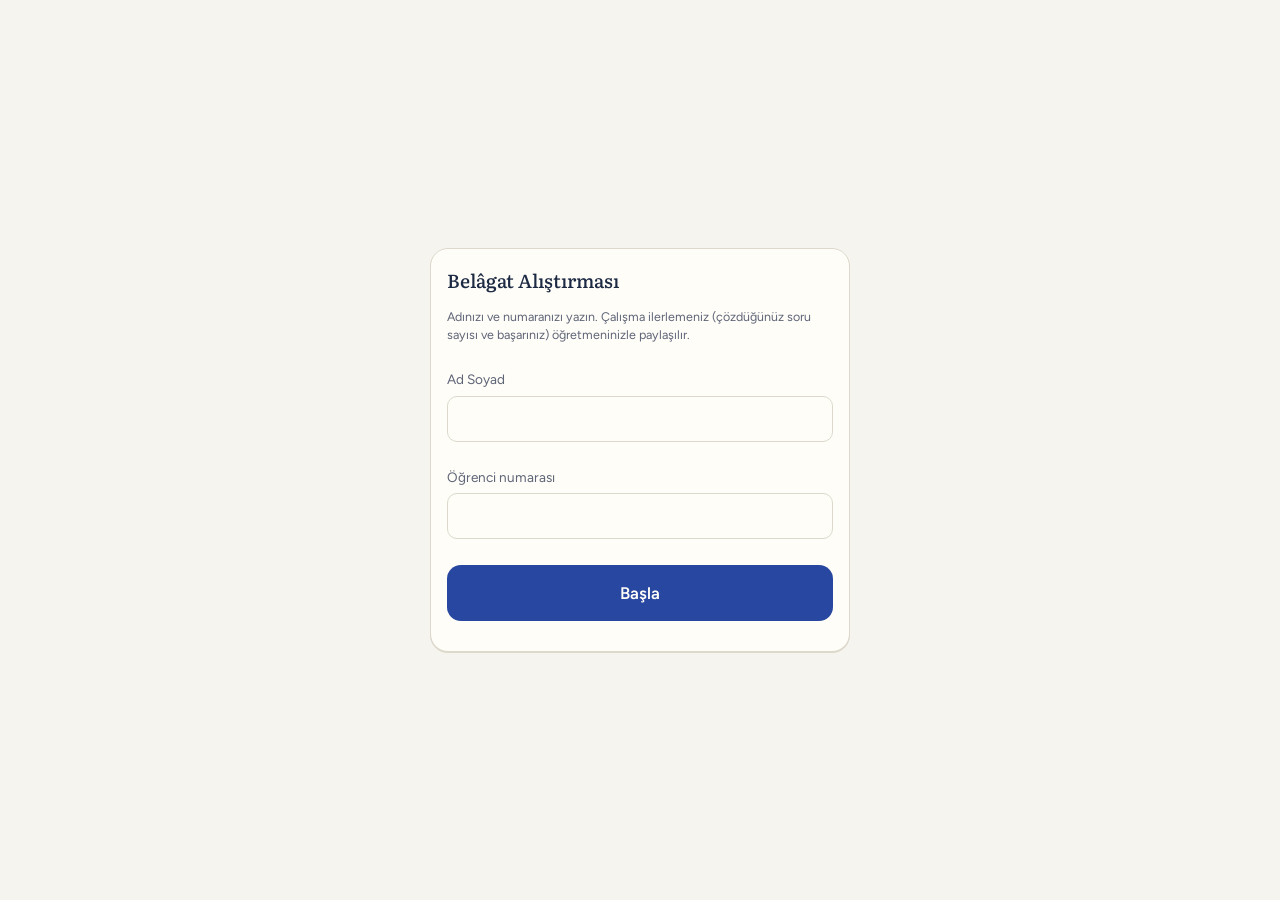
==== commit 8d3f095e: "Belâgat Alıştırması: ad ve numarayla giriş, ilerlemenin öğretmen paneline aktarılması Co-Authored-By" ====
--- a/belagat.html
+++ b/belagat.html
@@ -129,6 +129,9 @@
 .opts.col1{grid-template-columns:1fr}
 .opt.aropt{font-family:var(--f-ar);font-size:1.2rem;line-height:1.8;text-align:right;justify-content:flex-end;padding:10px 14px;min-height:0}
 .opt.aropt span{display:block;width:100%}
+
+.gate{position:fixed;inset:0;z-index:50;background:var(--paper);display:flex;align-items:center;justify-content:center;padding:16px}.gate .card{width:100%;max-width:420px}
+.fl{display:flex;flex-direction:column;gap:6px;font-size:.85rem;color:var(--muted);margin:0 0 12px}.fl input{font:500 1rem var(--f-ui);color:var(--ink)}
 </style></head><body>
 <div class="wrap">
   <header>
@@ -176,6 +179,28 @@
 
 const D=BEL.D,KN=D.K;
 const KEY="belagat-alistirma-v1";
+const API="https://script.google.com/macros/s/AKfycbxDSbv4KTviDVBrOeHAYDvv8gdbPnZJmC2I2mU1tlg6Fv30Q2G3fQTE06roNh5wzJ0/exec";
+const WHO={get(){try{const w=JSON.parse(localStorage.getItem("sinav-ogrenci")||"null");return w&&w.ad&&w.no?w:null;}catch(e){return null;}},set(w){try{localStorage.setItem("sinav-ogrenci",JSON.stringify(w));}catch(e){}}};
+let dirty=0;
+function payload(){const w=WHO.get();if(!w)return null;const t=st.right+st.wrong;
+  return JSON.stringify({a:"ilerleme",uyg:"Belâgat",ad:w.ad,numara:w.no,soru:t,dogru:st.right,yanlis:st.wrong,yuzde:t?Math.round(100*st.right/t):0,
+    tamam:D.S.filter(learnedS).length,toplam:D.S.length,gun:Object.keys(st.days).length,
+    konular:Object.keys(KN).map(k=>{const a=D.S.filter(s=>s.k==k);return a.filter(learnedS).length+"/"+a.length;}).join(",")});}
+function sync(beacon,force){if(API.startsWith("__")||(!dirty&&!force))return;const body=payload();if(!body)return;const n=dirty;dirty=0;
+  try{if(beacon&&navigator.sendBeacon){navigator.sendBeacon(API,new Blob([body],{type:"text/plain;charset=utf-8"}));return;}
+    fetch(API,{method:"POST",headers:{"Content-Type":"text/plain;charset=utf-8"},body,keepalive:true}).catch(()=>{dirty+=n||1;});}catch(e){dirty+=n||1;}}
+function noteAnswer(){dirty++;if(dirty>=10)sync(false);}
+document.addEventListener("visibilitychange",()=>{if(document.hidden)sync(true);});
+function askWho(){const w=WHO.get()||{ad:"",no:""};const o=document.createElement("div");o.className="gate";
+  o.innerHTML=`<section class="card"><p class="prompt">Belâgat Alıştırması</p><div class="note" style="margin-bottom:12px">Adınızı ve numaranızı yazın. Çalışma ilerlemeniz (çözdüğünüz soru sayısı ve başarınız) öğretmeninizle paylaşılır.</div>
+    <label class="fl">Ad Soyad<input id="gAd" class="search" autocomplete="name"></label><label class="fl">Öğrenci numarası<input id="gNo" class="search" inputmode="numeric"></label>
+    <button class="next" id="gOk" style="width:100%">Başla</button><div class="note" id="gMsg"></div></section>`;
+  document.body.appendChild(o);$("#gAd").value=w.ad;$("#gNo").value=w.no;
+  $("#gOk").onclick=()=>{const ad=$("#gAd").value.trim(),no=$("#gNo").value.trim();if(ad.length<3||!no){$("#gMsg").textContent="Ad soyad ve numaranızı yazın.";return;}
+    WHO.set({ad,no});o.remove();showWho();sync(false,true);};}
+function showWho(){const w=WHO.get();let k=$("#kim");if(!k){k=document.createElement("div");k.id="kim";k.className="note";document.querySelector(".wrap").appendChild(k);}
+  k.innerHTML=w?`Öğrenci: <b></b> · <a class="applink" href="#" id="kimD">değiştir</a> · İlerlemeniz öğretmeninizle paylaşılır.`:"";
+  if(w){k.querySelector("b").textContent=w.ad+" ("+w.no+")";$("#kimD").onclick=e=>{e.preventDefault();askWho();};}}
 let st={right:0,wrong:0,streak:0,best:0,miss:{},ok:{},mode:"mix",range:"0",days:{},pm:{},first:null,last:null};
 try{const s=JSON.parse(localStorage.getItem(KEY)||"null");if(s)st=Object.assign(st,s);}catch(e){}
 const save=()=>{try{localStorage.setItem(KEY,JSON.stringify(st));}catch(e){}};
@@ -217,7 +242,7 @@
   q.opts.forEach((o,j)=>{const b=$("#o"+j);b.disabled=true;if(o.ok)b.classList.add("right");else if(j===i)b.classList.add("wrong");});
   const dk=today();st.days[dk]=st.days[dk]||[0,0];st.days[dk][ok?0:1]++;st.pm[q.m]=st.pm[q.m]||[0,0];st.pm[q.m][ok?0:1]++;st.first=st.first||dk;st.last=Date.now();
   if(ok){st.right++;st.streak++;st.best=Math.max(st.best||0,st.streak);st.ok[k]=(st.ok[k]||0)+1;if(st.miss[k]){st.miss[k]--;if(!st.miss[k])delete st.miss[k];}}else{st.wrong++;st.streak=0;st.miss[k]=Math.min((st.miss[k]||0)+1,5);}
-  save();
+  save();noteAnswer();
   const it=q.item;let ex="";
   if(q.kind==="tanim")ex=`<b>${esc(it.t)}</b>${src(it)}`;
   else ex=`<div class="ayah sent2" style="text-align:right;background:transparent;padding:0">${it.ar}</div><span>${esc(it.tr)}</span><span>${esc(D.P[it.g].replace("?",""))}: <b>${esc(it.a)}</b>${src(it)}</span>`;
@@ -255,11 +280,12 @@
   renderStats();}
 function setMode(m){mode=m;document.querySelectorAll("#tabs button").forEach(x=>x.setAttribute("aria-pressed",x.dataset.mode===m));
   const list=m==="liste",prog=m==="ilerleme";$("#listView").hidden=!list;$("#progView").hidden=!prog;$("#quiz").hidden=list||prog;$("#weak").hidden=prog;$("#filterBox").hidden=prog;
-  if(list)renderList();else if(prog)renderProg();else renderQuiz();if(!prog){st.mode=m;save();}}
+  if(list)renderList();else if(prog){renderProg();sync(false);}else renderQuiz();if(!prog){st.mode=m;save();}}
 $("#tabs").addEventListener("click",e=>{const b=e.target.closest("button");if(b)setMode(b.dataset.mode);});
 $("#range").addEventListener("change",e=>{st.range=e.target.value;save();range=+e.target.value;if(mode==="liste"){renderList();renderStats();}else renderQuiz();});
 $("#range").value=String(range);if($("#range").value===""){$("#range").value="0";range=0;}
 setMode(["mix",...MODES,"liste"].includes(mode)?mode:"mix");
+showWho();if(!API.startsWith("__")){if(!WHO.get())askWho();else sync(false,true);}
 if("serviceWorker" in navigator&&location.protocol.startsWith("http")){navigator.serviceWorker.register("sw.js").catch(()=>{});}
 </script>
 </body></html>
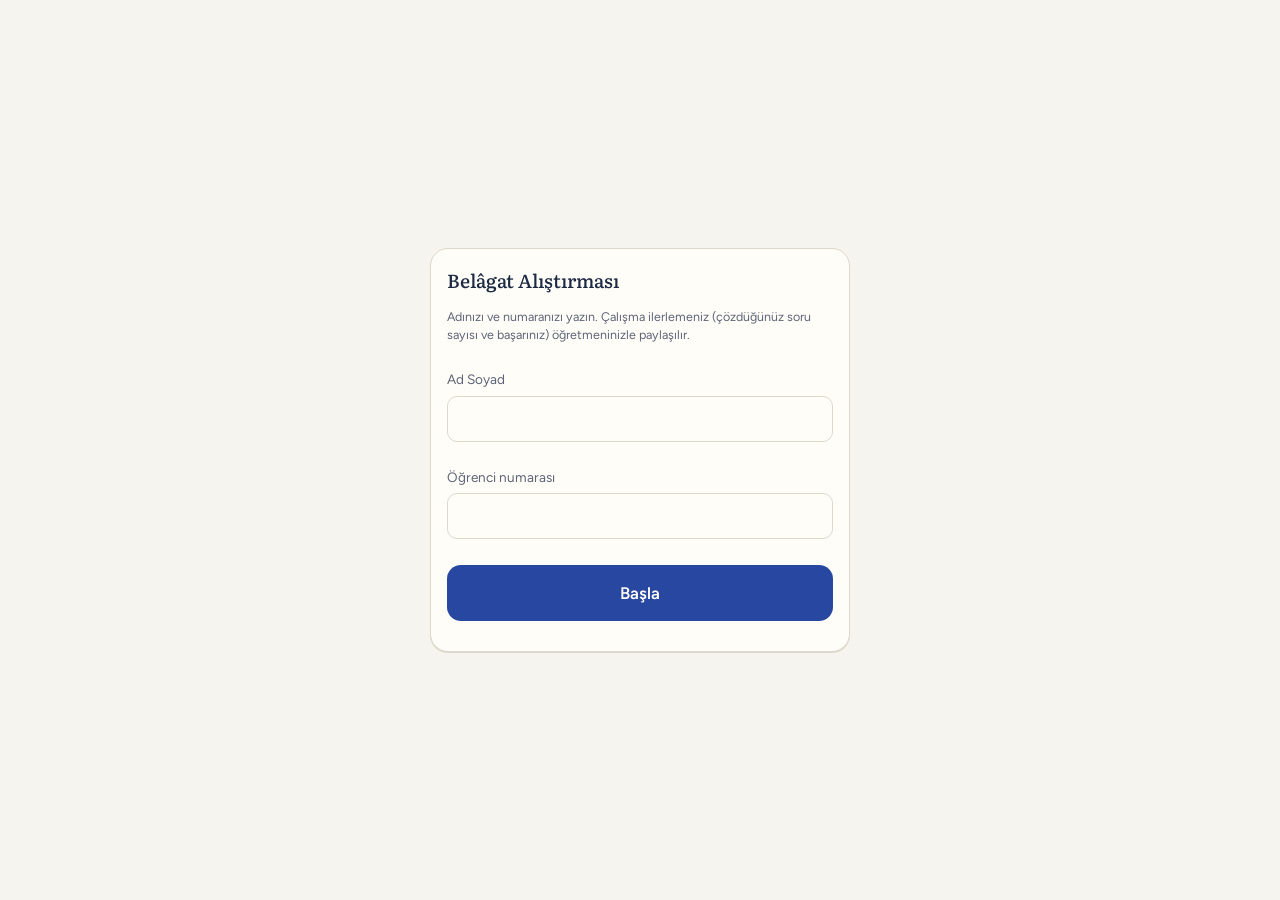
==== commit 72026078: "Belâgat Alıştırması: diğer uygulamalara giden bağlantılar kaldırıldı Co-Authored-By: Claude Fable 5." ====
--- a/belagat.html
+++ b/belagat.html
@@ -151,7 +151,7 @@
   <div class="weak" id="weak"></div>
   <section id="listView" hidden><div class="list" id="rows"></div></section>
   <section id="progView" class="prog" hidden></section>
-  <div class="note">Örnekler, kurallar ve cevaplar: <i>Anlatımlı Belâgat</i> (ed. Tacettin Uzun, Konya 2013), Me'ânî bölümü s. 23–59 (kitabın alıştırma bölümlerindeki örnekler kullanılmamıştır); parantezdeki sayı kitabın sayfasıdır. Tanı: cümlenin türü/amacı. Hangisi?: verilen özelliğin hangi cümlede olduğu. Tanım: tanımın ait olduğu terim. <a class="applink" href="./">Sûre Hafızası →</a> · <a class="applink" href="irab.html">İ'râb Alıştırması →</a></div>
+  <div class="note">Örnekler, kurallar ve cevaplar: <i>Anlatımlı Belâgat</i> (ed. Tacettin Uzun, Konya 2013), Me'ânî bölümü s. 23–59 (kitabın alıştırma bölümlerindeki örnekler kullanılmamıştır); parantezdeki sayı kitabın sayfasıdır. Tanı: cümlenin türü/amacı. Hangisi?: verilen özelliğin hangi cümlede olduğu. Tanım: tanımın ait olduğu terim. </div>
 </div>
 <script>
 const BEL_DATA={"K": {"1": "Haber ve inşâ", "2": "Haberin gayeleri", "3": "Haber çeşitleri ve tekit", "4": "İnşâ çeşitleri", "5": "Emir", "6": "Nehiy", "7": "İstifhâm", "8": "Temennî ve teraccî", "9": "Nidâ"}, "P": {"cümle türü": "Bu cümle haberî mi, inşâî mi?", "haberin gayesi": "Bu haberin gayesi nedir?", "haberin çeşidi": "Bu haber hangi türdendir?", "tekit edatı": "Haber hangi edatla tekit edilmiştir?", "inşâ türü": "Bu cümle hangi inşâ türündendir?", "emrin kalıbı": "Emir hangi kalıpla yapılmıştır?", "emrin anlamı": "Emir hangi anlamda kullanılmıştır?", "nehyin anlamı": "Nehiy hangi anlamda kullanılmıştır?", "istenen şey": "Bu soruda ne istenmektedir?", "istifhâmın anlamı": "İstifhâm hangi anlamda kullanılmıştır?", "temennî edatı": "Temennî/teraccî hangi edatla yapılmıştır?", "nidânın amacı": "Bu nidâda ne amaçlanmıştır?", "edatın hitap ettiği": "Bu nidâ edatı kime hitap için kullanılır?", "edatın kullanımı": "Bu nidâda edat nasıl kullanılmıştır?"}, "R": {"cümle türü": "Hangisi {}dir?", "haberin gayesi": "Hangi cümlede {} gayesi vardır?", "haberin çeşidi": "Hangisi {}dir?", "tekit edatı": "Hangi cümlede haber {} ile tekit edilmiştir?", "inşâ türü": "Hangisi {} örneğidir?", "emrin kalıbı": "Hangi cümlede emir “{}” kalıbıyla yapılmıştır?", "emrin anlamı": "Hangi cümlede emir {} anlamındadır?", "nehyin anlamı": "Hangi cümlede nehiy {} anlamındadır?", "istenen şey": "Hangi soruda {} istenmektedir?", "istifhâmın anlamı": "Hangi cümlede istifhâm {} anlamındadır?", "temennî edatı": "Hangi cümlede {} kullanılmıştır?", "nidânın amacı": "Hangi nidâda “{}” amaçlanmıştır?", "edatın hitap ettiği": "Hangisi {} hitap için kullanılan bir nidâ edatıdır?", "edatın kullanımı": "Hangi cümlede nidâ edatı “{}” şeklinde kullanılmıştır?"}, "S": [{"k": 1, "g": "cümle türü", "ar": "خالِدٌ يُكْرِمُ الضَّيْفَ ويَرْعَى حَقَّ الجارِ", "tr": "Halit konuğa ikram eder ve komşu hakkını gözetir.", "a": "haberî cümle", "s": "23"}, {"k": 1, "g": "cümle türü", "ar": "أَدِّ واجِبَكَ", "tr": "Ödevini yap.", "a": "inşâî cümle", "s": "23"}, {"k": 1, "g": "cümle türü", "ar": "ما أَجْمَلَ الإحْسانَ!", "tr": "İyilik etmek ne kadar güzel!", "a": "inşâî cümle", "s": "23"}, {"k": 2, "g": "haberin gayesi", "ar": "الأَرْضُ تَدُورُ حَوْلَ الشَّمْسِ.", "tr": "Dünya güneşin çevresinde döner.", "a": "fâidetü'l-haber", "s": "25"}, {"k": 2, "g": "haberin gayesi", "ar": "نالَكَ مِنَ السَّفَرِ نَصَبٌ شَدِيدٌ.", "tr": "Yolculuk seni çok yordu.", "a": "lâzimü'l-fâide", "s": "25"}, {"k": 2, "g": "haberin gayesi", "ar": "رَبِّ إِنِّي لا أَسْتَطِيعُ اصْطِبارًا * فَاعْفُ عَنِّي يا مَنْ يُقِيلُ العِثارا", "tr": "Rabbim! Sabredemiyorum, beni bağışla ey günahı affeden!", "a": "istirhâm (yalvarma)", "s": "25"}, {"k": 2, "g": "haberin gayesi", "ar": "ذَهَبَ الشَّبابُ فَما لَهُ مِنْ عَوْدَةٍ * وأَتَى المَشِيبُ فَأَيْنَ مِنْهُ المَهْرَبُ", "tr": "Gençlik gitti, geri gelmeyecek. Yaşlılık geldi, ondan nereye kaçılacak?", "a": "tahassür (sevilen şeye üzülme)", "s": "25"}, {"k": 2, "g": "haberin gayesi", "ar": "إِذا بَلَغَ الفِطامَ لَنا صَبِيٌّ * تَخِرُّ لَهُ الجَبابِرُ ساجِدِينا", "tr": "Bizim bir çocuğumuz sütten kesilme çağına gelince zorbalar onun önünde secdeye kapanır.", "a": "fahr (övünme)", "s": "25"}, {"k": 2, "g": "haberin gayesi", "ar": "إِذا كُنْتَ في كُلِّ الأُمُورِ مُعاتِبًا * صَدِيقَكَ لَمْ تَلْقَ الَّذِي لا تُعاتِبُهْ", "tr": "Her şeyde arkadaşını azarlarsan, azarlamayacağın kimseyi bulamazsın.", "a": "irşâd ve nush (öğüt)", "s": "25"}, {"k": 2, "g": "haberin gayesi", "ar": "فَإِنَّكَ شَمْسٌ والمُلُوكُ كَواكِبُ * إِذا طَلَعَتْ لَمْ يَبْدُ مِنْهُنَّ كَوْكَبُ", "tr": "Sen güneşsin, krallar yıldız. Güneş doğunca yıldızların hiçbiri görünmez.", "a": "medih (övgü)", "s": "25"}, {"k": 3, "g": "haberin çeşidi", "ar": "الحَياءُ زِينَةُ الحَياةِ.", "tr": "Hayâ, hayatın süsüdür.", "a": "ibtidâî haber", "s": "29"}, {"k": 3, "g": "haberin çeşidi", "ar": "إِنَّ النَّفْسَ لَأَمّارَةٌ بِالسُّوءِ.", "tr": "Gerçekten nefis aşırı derecede kötülüğü emreder. (Yûsuf 12/53)", "a": "inkârî haber", "s": "29"}, {"k": 3, "g": "haberin çeşidi", "ar": "وحَقِّكَ إِنَّ الفَراغَ لَمَفْسَدَةٌ.", "tr": "Yemin ederim ki, işsizlik kötü ve zararlıdır.", "a": "inkârî haber", "s": "29"}, {"k": 3, "g": "haberin çeşidi", "ar": "لَأَنْتَ أَحَقُّ بِالإِكْرامِ.", "tr": "Sen, kesinlikle ikrama en layık olansın.", "a": "talebî haber", "s": "29"}, {"k": 3, "g": "haberin çeşidi", "ar": "ها أَنْتُمْ تُحِبُّونَهُمْ ولا يُحِبُّونَكُمْ.", "tr": "İşte siz onları seversiniz, onlar ise sizi sevmezler.", "a": "talebî haber", "s": "29"}, {"k": 3, "g": "haberin çeşidi", "ar": "تاللهِ كَلّا سَوْفَ تَعْلَمُونَ.", "tr": "Allah'a yemin ederim ki, hayır, ileride bileceksiniz.", "a": "inkârî haber", "s": "29"}, {"k": 3, "g": "haberin çeşidi", "ar": "وأَمّا مَنْ آمَنَ وعَمِلَ صالِحًا فَلَهُ جَزاءً الحُسْنَى.", "tr": "Kim iman eder ve sâlih amel işlerse, ona mükâfat olarak daha güzeli vardır. (Kehf 18/88)", "a": "talebî haber", "s": "29"}, {"k": 3, "g": "haberin çeşidi", "ar": "أَصْحابُ الجَنَّةِ هُمُ الفائِزُونَ.", "tr": "Cennetlikler kurtuluşa erenlerin ta kendileridir. (Haşr 59/20)", "a": "talebî haber", "s": "30"}, {"k": 3, "g": "tekit edatı", "ar": "إِنَّ النَّفْسَ لَأَمّارَةٌ بِالسُّوءِ.", "tr": "Gerçekten nefis aşırı derecede kötülüğü emreder.", "a": "inne ve lâmü'l-ibtidâ", "s": "29"}, {"k": 3, "g": "tekit edatı", "ar": "لَأَنْتَ أَحَقُّ بِالإِكْرامِ.", "tr": "Sen, kesinlikle ikrama en layık olansın.", "a": "lâmü'l-ibtidâ", "s": "29"}, {"k": 3, "g": "tekit edatı", "ar": "ها أَنْتُمْ تُحِبُّونَهُمْ ولا يُحِبُّونَكُمْ.", "tr": "İşte siz onları seversiniz, onlar ise sizi sevmezler.", "a": "tenbîh harfi (hâ)", "s": "29"}, {"k": 3, "g": "tekit edatı", "ar": "تاللهِ كَلّا سَوْفَ تَعْلَمُونَ.", "tr": "Allah'a yemin ederim ki, hayır, ileride bileceksiniz.", "a": "kasem (tâ) ve kellâ", "s": "29"}, {"k": 3, "g": "tekit edatı", "ar": "وأَمّا مَنْ آمَنَ وعَمِلَ صالِحًا فَلَهُ جَزاءً الحُسْنَى.", "tr": "Kim iman eder ve sâlih amel işlerse, ona daha güzeli vardır.", "a": "şartiyye ve tafsîliyye olan emmâ", "s": "29"}, {"k": 3, "g": "tekit edatı", "ar": "أَصْحابُ الجَنَّةِ هُمُ الفائِزُونَ.", "tr": "Cennetlikler kurtuluşa erenlerin ta kendileridir.", "a": "zamîru'l-fasl", "s": "30"}, {"k": 4, "g": "inşâ türü", "ar": "اِسْمَعِ النَّصِيحَةَ!", "tr": "Öğüdü dinle!", "a": "talebî inşâ – emir", "s": "33"}, {"k": 4, "g": "inşâ türü", "ar": "لا تُؤَجِّلْ عَمَلَكَ!", "tr": "İşini erteleme!", "a": "talebî inşâ – nehiy", "s": "33"}, {"k": 4, "g": "inşâ türü", "ar": "أَمُجْتَهِدٌ أَنْتَ؟", "tr": "Sen çalışkan mısın?", "a": "talebî inşâ – istifhâm", "s": "33"}, {"k": 4, "g": "inşâ türü", "ar": "لَيْتَ الشَّبابَ يَعُودُ!", "tr": "Keşke gençlik geri gelse!", "a": "talebî inşâ – temennî", "s": "33"}, {"k": 4, "g": "inşâ türü", "ar": "يا غافِلُ انْتَبِهْ!", "tr": "Gafil! Dikkat et!", "a": "talebî inşâ – nidâ", "s": "33"}, {"k": 4, "g": "inşâ türü", "ar": "ما أَصْدَقَكَ!", "tr": "Ne kadar doğrusun!", "a": "gayr-i talebî inşâ – taaccüb", "s": "33"}, {"k": 4, "g": "inşâ türü", "ar": "واللهِ لَأَجْتَهِدَنَّ.", "tr": "Vallahi, mutlaka çalışacağım.", "a": "gayr-i talebî inşâ – kasem", "s": "33"}, {"k": 4, "g": "inşâ türü", "ar": "نِعْمَ الخَلَّةُ الشَّجاعَةُ.", "tr": "Cesaret ne iyi özelliktir.", "a": "gayr-i talebî inşâ – medih", "s": "33"}, {"k": 4, "g": "inşâ türü", "ar": "بِئْسَ رَجُلًا الجَبانُ.", "tr": "Korkak ne kötü insandır.", "a": "gayr-i talebî inşâ – zem", "s": "33"}, {"k": 4, "g": "inşâ türü", "ar": "لَعَلَّ المَرِيضَ يُشْفَى.", "tr": "Belki hasta iyileşir.", "a": "gayr-i talebî inşâ – recâ", "s": "33"}, {"k": 5, "g": "emrin kalıbı", "ar": "وأَوْفُوا بِعَهْدِ اللهِ إِذا عاهَدْتُمْ", "tr": "Anlaşma yaptığınız zaman Allah'a verdiğiniz sözü yerine getirin! (Nahl 16/91)", "a": "emir fiili", "s": "37"}, {"k": 5, "g": "emrin kalıbı", "ar": "خُذِ الكِتابَ بِقُوَّةٍ", "tr": "Kitabı kuvvetle tut! (Meryem 19/12)", "a": "emir fiili", "s": "37"}, {"k": 5, "g": "emrin kalıbı", "ar": "لِيُنْفِقْ ذُو سَعَةٍ مِنْ سَعَتِهِ", "tr": "Eli geniş olan genişliğine göre nafaka versin! (Talak 65/7)", "a": "emir lâmlı muzâri", "s": "37"}, {"k": 5, "g": "emrin kalıbı", "ar": "عَلَيْكَ بِالاجْتِهادِ.", "tr": "Çalışmaya sarıl!", "a": "emir bildiren ism-i fiil", "s": "37"}, {"k": 5, "g": "emrin kalıbı", "ar": "وبِالوالِدَيْنِ إِحْسانًا", "tr": "Ana babaya iyilik ediniz!", "a": "fiilinin yerini tutan masdar", "s": "37"}, {"k": 5, "g": "emrin anlamı", "ar": "يا خَلِيلَيَّ خَلِّيانِي وما بِي * أَوْ أَعِيدا إِلَيَّ عَهْدَ الشَّبابِ", "tr": "İki dostum! Ya beni kendi hâlime bırakın ya da bana gençlik günlerimi iade edin.", "a": "iltimâs", "s": "37"}, {"k": 5, "g": "emrin anlamı", "ar": "أَزِلْ حَسَدَ الحُسّادِ عَنِّي بِكَبْتِهِمْ * فَأَنْتَ الَّذِي صَيَّرْتَهُمْ لِي حُسَّدا", "tr": "Kıskançları susturarak beni kıskanılmaktan kurtar! Onları kıskanır hâle sen getirdin.", "a": "duâ", "s": "37"}, {"k": 5, "g": "emrin anlamı", "ar": "شاوِرْ سِواكَ إِذا نابَتْكَ نائِبَةٌ * يَوْمًا وإِنْ كُنْتَ مِنْ أَهْلِ المَشُوراتِ", "tr": "Kendisine danışılanlardan olsan da başına bir felaket gelince başkalarına danış!", "a": "irşâd", "s": "37"}, {"k": 5, "g": "emrin anlamı", "ar": "أَلا أَيُّها اللَّيْلُ الطَّوِيلُ أَلا انْجَلِي * بِصُبْحٍ وما الإِصْباحُ مِنْكَ بِأَمْثَلِ", "tr": "Uzun gece! Haydi yeni bir sabahla açıl! Senin getireceğin sabah daha iyi değil.", "a": "temennî", "s": "38"}, {"k": 5, "g": "emrin anlamı", "ar": "أَرُونِي بَخِيلًا طالَ عُمْرًا بِبُخْلِهِ * وهاتُوا كَرِيمًا ماتَ مِنْ كَثْرَةِ البَذْلِ", "tr": "Cimriliğiyle ömrü uzamış birini gösterin bana! Cömertlikten ölmüş birini getirin bana!", "a": "ta'cîz", "s": "38"}, {"k": 5, "g": "emrin anlamı", "ar": "إِذا لَمْ تَخْشَ عاقِبَةَ اللَّيالِي * ولَمْ تَسْتَحْيِ فَافْعَلْ ما تَشاءُ", "tr": "Gecelerin sonundan korkmadığın ve utanmadığın zaman dilediğini yap!", "a": "tehdîd", "s": "38"}, {"k": 6, "g": "nehyin anlamı", "ar": "وَلا تَقْرَبُوا مالَ اليَتِيمِ إِلّا بِالَّتِي هِيَ أَحْسَنُ", "tr": "Yetimin malına ancak en güzel şekilde yaklaşın. (En'âm 6/152)", "a": "hakiki nehiy (yasaklama)", "s": "42"}, {"k": 6, "g": "nehyin anlamı", "ar": "رَبَّنا لا تُؤاخِذْنا إِنْ نَسِينا أَوْ أَخْطَأْنا", "tr": "Rabbimiz! Unutursak veya hata yaparsak bizi sorumlu tutma. (Bakara 2/286)", "a": "duâ", "s": "42"}, {"k": 6, "g": "nehyin anlamı", "ar": "يا أَخِي لا تَذْهَبْ حَتَّى تَنْتَهِيَ مِنْ أَكْلِ الفُطُورِ", "tr": "Kardeşim! Kahvaltını bitirmeden gitme!", "a": "iltimâs", "s": "42"}, {"k": 6, "g": "nehyin anlamı", "ar": "لا تَجْلِسْ إِلَى أَهْلِ الدَّنايا * فَإِنَّ خَلائِقَ السُّفَهاءِ تُعْدِي", "tr": "Seviyesiz insanlarla oturma! Düşük insanların ahlakı bulaşır.", "a": "irşâd", "s": "42"}, {"k": 6, "g": "nehyin anlamı", "ar": "يا لَيْلُ طُلْ يا نَوْمُ زُلْ * يا صُبْحُ قِفْ لا تَطْلُعْ", "tr": "Gece! Uza! Uyku! Yok ol! Sabah! Dur! Doğma!", "a": "temennî", "s": "42"}, {"k": 6, "g": "nehyin anlamı", "ar": "لا تُطِعْ أَمْرِي.", "tr": "Emrime itaat etme.", "a": "tehdîd", "s": "42"}, {"k": 6, "g": "nehyin anlamı", "ar": "دَعِ المَكارِمَ لا تَرْحَلْ لِبُغْيَتِها * واقْعُدْ فَإِنَّكَ أَنْتَ الطّاعِمُ الكاسِي", "tr": "İyilikleri bırak, peşlerine düşme! Otur, sen yiyensin, giyensin.", "a": "tahkîr", "s": "43"}, {"k": 6, "g": "nehyin anlamı", "ar": "لا تَنْهَ عَنْ خُلُقٍ وتَأْتِيَ مِثْلَهُ * عارٌ عَلَيْكَ إِذا فَعَلْتَ عَظِيمُ", "tr": "Aynısını yapıp da bir huydan başkasını menetme. Bu senin için büyük ayıptır.", "a": "tevbîh", "s": "43"}, {"k": 7, "g": "istenen şey", "ar": "أَخالِدٌ سافَرَ أَمْ سَعِيدٌ؟", "tr": "Halid mi yoksa Said mi gitti?", "a": "tasavvur", "s": "45"}, {"k": 7, "g": "istenen şey", "ar": "أَأَنْتَ فَعَلْتَ هَذا بِآلِهَتِنا يا إِبْراهِيمُ؟", "tr": "İbrahim! Bunu ilahlarımıza sen mi yaptın? (Enbiyâ 21/62)", "a": "tasavvur", "s": "45"}, {"k": 7, "g": "istenen şey", "ar": "أَيَصْدَأُ الذَّهَبُ؟", "tr": "Altın paslanır mı?", "a": "tasdîk", "s": "45"}, {"k": 7, "g": "istenen şey", "ar": "هَلْ يَعْقِلُ الحَيَوانُ؟", "tr": "Hayvan düşünür mü?", "a": "tasdîk", "s": "45"}, {"k": 7, "g": "istenen şey", "ar": "هَلْ سَعِيدٌ مُسافِرٌ؟", "tr": "Said gidiyor mu?", "a": "tasdîk", "s": "45"}, {"k": 7, "g": "istifhâmın anlamı", "ar": "هَلْ جَزاءُ الإِحْسانِ إِلّا الإِحْسانُ", "tr": "İyiliğin karşılığı iyilikten başkası mıdır? (Rahmân 55/60)", "a": "nefy", "s": "45"}, {"k": 7, "g": "istifhâmın anlamı", "ar": "هَلْ يَضُرُّ البَحْرَ أَمْسَى زاخِرًا * أَنْ رَمَى فِيهِ غُلامٌ بِحَجَرْ", "tr": "Dopdolu denize bir çocuğun taş atması zarar verir mi?", "a": "inkâr", "s": "45"}, {"k": 7, "g": "istifhâmın anlamı", "ar": "أَلَسْتَ أَكْثَرَهُمْ جُودًا وأَحْسَنَهُمْ خُلُقًا", "tr": "Sen onların en cömerdi, ahlakı en güzel olanı değil misin?", "a": "takrîr", "s": "45"}, {"k": 7, "g": "istifhâmın anlamı", "ar": "مَنْ ذا الَّذِي يَقُومُ بِهَذا المَشْرُوعِ العَظِيمِ غَيْرُكَ؟", "tr": "Bu büyük projeyi senden başka kim yapabilir?", "a": "ta'zîm", "s": "45"}, {"k": 7, "g": "istifhâmın anlamı", "ar": "أَهَذا الَّذِي أَطْنَبْتَ في مَدْحِهِ؟", "tr": "Uzun uzun medhettiğin kimse bu mu?", "a": "tahkîr", "s": "45"}, {"k": 7, "g": "istifhâmın anlamı", "ar": "أَتَأْمُرُونَ النّاسَ بِالبِرِّ وتَنْسَوْنَ أَنْفُسَكُمْ؟", "tr": "Kendinizi unutup başkalarına iyiliği mi emrediyorsunuz? (Bakara 2/44)", "a": "tevbîh", "s": "46"}, {"k": 7, "g": "istifhâmın anlamı", "ar": "أَبِنْتَ الدَّهْرِ عِنْدِي كُلُّ بِنْتٍ * فَكَيْفَ وَصَلْتِ أَنْتِ مِنَ الزِّحامِ", "tr": "Ey musibet! Bende her türlü musibet varken sen kalabalıktan nasıl geldin?", "a": "taaccüb", "s": "46"}, {"k": 8, "g": "temennî edatı", "ar": "فَلَيْتَ اللَّيْلَ فِيهِ كانَ شَهْرًا * ومَرَّ نَهارُهُ مَرَّ السَّحابِ", "tr": "Keşke ondaki gece bir ay olsa, gündüzü bulut gibi geçse!", "a": "لَيْتَ (asıl temennî edatı)", "s": "50"}, {"k": 8, "g": "temennî edatı", "ar": "يا لَيْتَ لَنا مِثْلَ ما أُوتِيَ قارُونُ", "tr": "Keşke Kârûn'a verilen mal gibi bizim de olsa. (Kasas 28/79)", "a": "لَيْتَ (asıl temennî edatı)", "s": "50"}, {"k": 8, "g": "temennî edatı", "ar": "فَهَلْ لَنا مِنْ شُفَعاءَ فَيَشْفَعُوا لَنا", "tr": "Şimdi şefaatçilerden hiçbiri var mı ki bize şefaat etsinler? (A'râf 7/53)", "a": "هَلْ (ليت yerine)", "s": "50"}, {"k": 8, "g": "temennî edatı", "ar": "يا هامانُ ابْنِ لِي صَرْحًا لَعَلِّي أَبْلُغُ الأَسْبابَ أَسْبابَ السَّماواتِ", "tr": "Hâmân! Bana yüksek bir kule yap, belki göklerin yollarına ulaşırım. (Mü'min 40/36-37)", "a": "لَعَلَّ (ليت yerine)", "s": "50"}, {"k": 8, "g": "temennî edatı", "ar": "وَلَّى الشَّبابُ حَمِيدَةً أَيّامُهُ * لَوْ كانَ ذَلِكَ يُشْتَرَى أَوْ يُرْجِعُ", "tr": "Gençlik geçti gitti. Keşke satın alınabilse veya geri döndürülebilse.", "a": "لَوْ (ليت yerine)", "s": "50"}, {"k": 8, "g": "temennî edatı", "ar": "لَعَلَّ اللهَ يَأْتِي بِالفَرَجِ.", "tr": "Umulur ki Allah ferahlık getirir.", "a": "لَعَلَّ (teraccî)", "s": "51"}, {"k": 8, "g": "temennî edatı", "ar": "عَسَى الغائِبُ يَعُودُ.", "tr": "Belki kayıp döner.", "a": "عَسَى (teraccî)", "s": "51"}, {"k": 8, "g": "temennî edatı", "ar": "لَيْتَ المُلُوكَ عَلَى الأَقْدارِ مُعْطِيَةٌ * فَلَمْ يَكُنْ لِدَنِيءٍ عِنْدَهُ طَمَعُ", "tr": "Keşke krallar derecelere göre verseler de alçağın onlardan bir arzusu olmasa!", "a": "لَيْتَ (لعل yerine, teraccî)", "s": "51"}, {"k": 9, "g": "nidânın amacı", "ar": "أَيْ عَلِيُّ!", "tr": "Ali! (Ali yakındadır.)", "a": "yakındakine yakın edatıyla hitap", "s": "55"}, {"k": 9, "g": "nidânın amacı", "ar": "يا خالِدُ!", "tr": "Halit! (Halit uzaktadır.)", "a": "uzaktakine uzak edatıyla hitap", "s": "55"}, {"k": 9, "g": "nidânın amacı", "ar": "يا غافِلُ!", "tr": "Hey gafil!", "a": "yakındakinin gafil olduğunu ima", "s": "55"}, {"k": 9, "g": "nidânın amacı", "ar": "أَيْ بُنَيَّ!", "tr": "Yavrucuğum! (Muhatap uzaktadır.)", "a": "uzaktakinin gönle yakın olduğunu gösterme", "s": "55"}, {"k": 9, "g": "nidânın amacı", "ar": "يا رَبِّ إِنْ عَظُمَتْ ذُنُوبِي كَثْرَةً * فَلَقَدْ عَلِمْتُ بِأَنَّ عَفْوَكَ أَعْظَمُ", "tr": "Rabbim! Günahlarım sayıca büyüse de, biliyorum ki senin affın daha büyüktür.", "a": "münadanın yüceliğini ifade", "s": "55"}, {"k": 9, "g": "nidânın amacı", "ar": "أُولَئِكَ آبائِي فَجِئْنِي بِمِثْلِهِمْ * إِذا جَمَعَتْنا يا جَرِيرُ المَجامِعُ", "tr": "İşte bunlar benim atalarım. Toplantılar bizi bir araya getirince onların benzerini getir, Cerir!", "a": "münadanın değersizliğini ima", "s": "55"}, {"k": 9, "g": "nidânın amacı", "ar": "يا أَيُّها السّادِرُ المَزْوَرُّ مِنْ صَلَفٍ * مَهْلًا فَإِنَّكَ بِالأَيّامِ مُنْخَدِعُ", "tr": "Ey gururundan eğlenceye dalan kişi! Yavaş ol, günler geçtikçe aldanırsın.", "a": "münadanın değersizliğini ima", "s": "55"}, {"k": 9, "g": "nidânın amacı", "ar": "إِلامَ يا قَلْبُ وحَتَّى مَتَى * يَكْفِيكَ مِنْ أَمْرِكَ ما قَدْ جَرَى", "tr": "Ey kalp! Nereye kadar ve ne zamana kadar? Başına gelenler sana yetecek.", "a": "zecr ve melâmet (kınama)", "s": "56"}, {"k": 9, "g": "nidânın amacı", "ar": "يا دُرَّةً نُزِعَتْ مِنْ تاجِ والِدِها * فَأَصْبَحَتْ مِنْ تاجِ رِضْوانِ", "tr": "Ey babasının tacından çıkarılıp Rıdvan'ın tacında süs olan inci!", "a": "tahassür ve tevaccu' (hayıflanma)", "s": "56"}, {"k": 9, "g": "nidânın amacı", "ar": "يا شُجاعُ تَقَدَّمْ!", "tr": "Hey yiğit! İlerle!", "a": "iğrâ (teşvik)", "s": "56"}, {"k": 9, "g": "edatın hitap ettiği", "ar": "أَيْ", "tr": "nidâ edatı", "a": "yakındakine", "s": "56"}, {"k": 9, "g": "edatın hitap ettiği", "ar": "أَ (hemze)", "tr": "nidâ edatı", "a": "yakındakine", "s": "56"}, {"k": 9, "g": "edatın hitap ettiği", "ar": "يا", "tr": "nidâ edatı", "a": "uzaktakine", "s": "56"}, {"k": 9, "g": "edatın hitap ettiği", "ar": "أَيا", "tr": "nidâ edatı", "a": "uzaktakine", "s": "56"}, {"k": 9, "g": "edatın hitap ettiği", "ar": "آ", "tr": "nidâ edatı", "a": "uzaktakine", "s": "56"}, {"k": 9, "g": "edatın hitap ettiği", "ar": "آيْ", "tr": "nidâ edatı", "a": "uzaktakine", "s": "56"}, {"k": 9, "g": "edatın hitap ettiği", "ar": "هَيا", "tr": "nidâ edatı", "a": "uzaktakine", "s": "56"}, {"k": 9, "g": "edatın hitap ettiği", "ar": "وا", "tr": "nidâ edatı", "a": "uzaktakine", "s": "56"}, {"k": 9, "g": "edatın kullanımı", "ar": "أَيْ عَلِيُّ!", "tr": "Ali! (Ali yakındadır.)", "a": "asıl kullanım (edat mesafeye uygun)", "s": "56"}, {"k": 9, "g": "edatın kullanımı", "ar": "يا خالِدُ!", "tr": "Halit! (Halit uzaktadır.)", "a": "asıl kullanım (edat mesafeye uygun)", "s": "56"}, {"k": 9, "g": "edatın kullanımı", "ar": "يا غافِلُ!", "tr": "Hey gafil! (Muhatap yakındadır.)", "a": "yakındaki uzak kabul edilmiş", "s": "57"}, {"k": 9, "g": "edatın kullanımı", "ar": "أَيْ بُنَيَّ!", "tr": "Yavrucuğum! (Muhatap uzaktadır.)", "a": "uzaktaki yakın kabul edilmiş", "s": "57"}, {"k": 9, "g": "edatın kullanımı", "ar": "يا رَبِّ إِنْ عَظُمَتْ ذُنُوبِي كَثْرَةً * فَلَقَدْ عَلِمْتُ بِأَنَّ عَفْوَكَ أَعْظَمُ", "tr": "Rabbim! Günahlarım sayıca büyüse de, biliyorum ki senin affın daha büyüktür.", "a": "yakındaki uzak kabul edilmiş", "s": "57"}, {"k": 9, "g": "edatın kullanımı", "ar": "أُولَئِكَ آبائِي فَجِئْنِي بِمِثْلِهِمْ * إِذا جَمَعَتْنا يا جَرِيرُ المَجامِعُ", "tr": "İşte bunlar benim atalarım. Onların benzerini getir, Cerir!", "a": "yakındaki uzak kabul edilmiş", "s": "57"}, {"k": 9, "g": "edatın kullanımı", "ar": "يا أَيُّها السّادِرُ المَزْوَرُّ مِنْ صَلَفٍ * مَهْلًا فَإِنَّكَ بِالأَيّامِ مُنْخَدِعُ", "tr": "Ey gururundan eğlenceye dalan kişi! Yavaş ol, günler geçtikçe aldanırsın.", "a": "yakındaki uzak kabul edilmiş", "s": "57"}, {"k": 9, "g": "edatın kullanımı", "ar": "إِلامَ يا قَلْبُ وحَتَّى مَتَى * يَكْفِيكَ مِنْ أَمْرِكَ ما قَدْ جَرَى", "tr": "Ey kalp! Nereye kadar ve ne zamana kadar?", "a": "nidâ asıl anlamının dışına çıkmış", "s": "58"}, {"k": 9, "g": "edatın kullanımı", "ar": "يا دُرَّةً نُزِعَتْ مِنْ تاجِ والِدِها * فَأَصْبَحَتْ مِنْ تاجِ رِضْوانِ", "tr": "Ey babasının tacından çıkarılıp Rıdvan'ın tacında süs olan inci!", "a": "nidâ asıl anlamının dışına çıkmış", "s": "58"}, {"k": 9, "g": "edatın kullanımı", "ar": "يا شُجاعُ تَقَدَّمْ!", "tr": "Hey yiğit! İlerle!", "a": "nidâ asıl anlamının dışına çıkmış", "s": "58"}], "T": [{"k": 1, "d": "مُطابَقَةُ الكَلامِ لِمُقْتَضَى الحالِ مَعَ فَصاحَتِهِ", "t": "belâgat (kelâmda)", "s": "vize"}, {"k": 1, "d": "سَلامَتُها مِنْ تَنافُرِ الحُرُوفِ ومُخالَفَةِ القِياسِ والغَرابَةِ", "t": "kelimenin fesâhatı", "s": "vize"}, {"k": 1, "d": "İçeriğinde doğru ve yalan olma ihtimali bulunan ve sahibine \"doğru söylüyor\" veya \"yalan söylüyor\" denilebilen söz", "t": "haberî cümle", "s": "24"}, {"k": 1, "d": "Manasında doğru veya yalan olma ihtimali bulunmayan ve sahibine \"doğru/yalan söylüyor\" denilemeyen söz", "t": "inşâî cümle", "s": "24"}, {"k": 2, "d": "Cümlenin içerdiği hükmü, onu bilmeyen muhataba bildirmek", "t": "fâidetü'l-haber", "s": "27"}, {"k": 2, "d": "Hükmü bilen muhataba, konuşanın da onu bildiğini bildirmek", "t": "lâzimü'l-fâide", "s": "27"}, {"k": 3, "d": "Muhatabın zihni boştur; haber tekit edatı olmadan verilir", "t": "ibtidâî haber", "s": "31"}, {"k": 3, "d": "Muhatap hükmü kabulde tereddüt eder; haber bir tekit edatıyla verilir", "t": "talebî haber", "s": "31"}, {"k": 3, "d": "Muhatap hükmü inkâr eder; haber inkârın derecesine göre iki veya daha fazla tekit edatıyla verilir", "t": "inkârî haber", "s": "32"}, {"k": 4, "d": "Söylendiği anda bulunmayan bir şeyin yapılmasını isteme anlamı taşıyan inşâ (emir, nehiy, istifhâm, temennî, nidâ)", "t": "talebî inşâ", "s": "36"}, {"k": 4, "d": "Bir şeyin talep edilmediği inşâ (taaccüb, kasem, medih, zem, recâ)", "t": "gayr-i talebî inşâ", "s": "36"}, {"k": 5, "d": "Söylendiği anda henüz yapılmamış bir şeyin, üstün konumdakinin bağlayıcı biçimde yapılmasını istemesi", "t": "emir", "s": "39"}, {"k": 5, "d": "Birbirine denk iki arkadaştan birinin diğerinden emir yapısıyla istemesi", "t": "iltimâs", "s": "39"}, {"k": 5, "d": "Alt mertebedekinin üst mertebedekinden emir kipiyle istemesi", "t": "duâ", "s": "39"}, {"k": 5, "d": "Akılsız varlıklara emir ile hitap edilmesi", "t": "temennî", "s": "41"}, {"k": 5, "d": "Muhatabın aczini göstermek için onun yapamayacağı bir işi istemek", "t": "ta'cîz", "s": "41"}, {"k": 5, "d": "Hoşnut olmama durumunda korkutmak için muhataptan emredileni yapmasını istemek", "t": "tehdîd", "s": "41"}, {"k": 6, "d": "Hükmederek ve zorlayarak bir şeyin yapılmamasını istemek; tek sîgası lâ-i nâhiyeli muzâridir", "t": "nehiy", "s": "44"}, {"k": 7, "d": "Daha önce bilinmeyen bir şey hakkında bilgi sahibi olmak istemek", "t": "istifhâm", "s": "47"}, {"k": 7, "d": "Yalnızca tasdik istemek için gelen, alternatif (muâdil) zikredilemeyen soru edatı", "t": "هَلْ", "s": "47"}, {"k": 7, "d": "Hem tasavvur hem tasdik için kullanılan soru edatı", "t": "hemze (أ)", "s": "47"}, {"k": 8, "d": "Arzu edilen fakat imkânsız ya da gerçekleşmesi uzak olduğu için ümit edilmeyen bir şeyi istemek", "t": "temennî", "s": "53"}, {"k": 8, "d": "Meydana gelmesi umulan sevimli bir şeyi istemek", "t": "teracci", "s": "53"}, {"k": 9, "d": "Muhatabı, nidâ harfiyle (أدعو yerine) adını veya sıfatını anarak kendine yöneltmek", "t": "nidâ", "s": "59"}, {"k": 9, "d": "Yakındakine hitap için kullanılan nidâ edatları", "t": "hemze ve أَيْ", "s": "59"}, {"k": 9, "d": "Nidâ cümlesinde müsnedün ileyh (özne) olan unsur", "t": "أدعو fiilinin gizli zamiri", "s": "56"}, {"k": 9, "d": "Nidâ cümlesinde müsned olan unsur", "t": "أدعو anlamını içeren nidâ harfi", "s": "56"}, {"k": 9, "d": "Uzaktakine hitap için kullanılan nidâ edatları", "t": "يا، أيا، آ، آيْ، هيا، وا", "s": "59"}, {"k": 9, "d": "Uzaktakinin yakın kabul edilip hemze veya أَيْ ile çağrılmasının amacı", "t": "gönle yakın ve gözden ırak olmadığını ifade etmek", "s": "59"}, {"k": 9, "d": "Yakındakinin uzak kabul edilip uzak edatıyla çağrılma sebepleri", "t": "yücelik, değersizlik veya gaflet", "s": "59"}, {"k": 9, "d": "Nidânın karînelerle asıl anlamından çıkarak ifade ettiği anlamlar", "t": "zecr, tahassür ve iğrâ", "s": "59"}]};
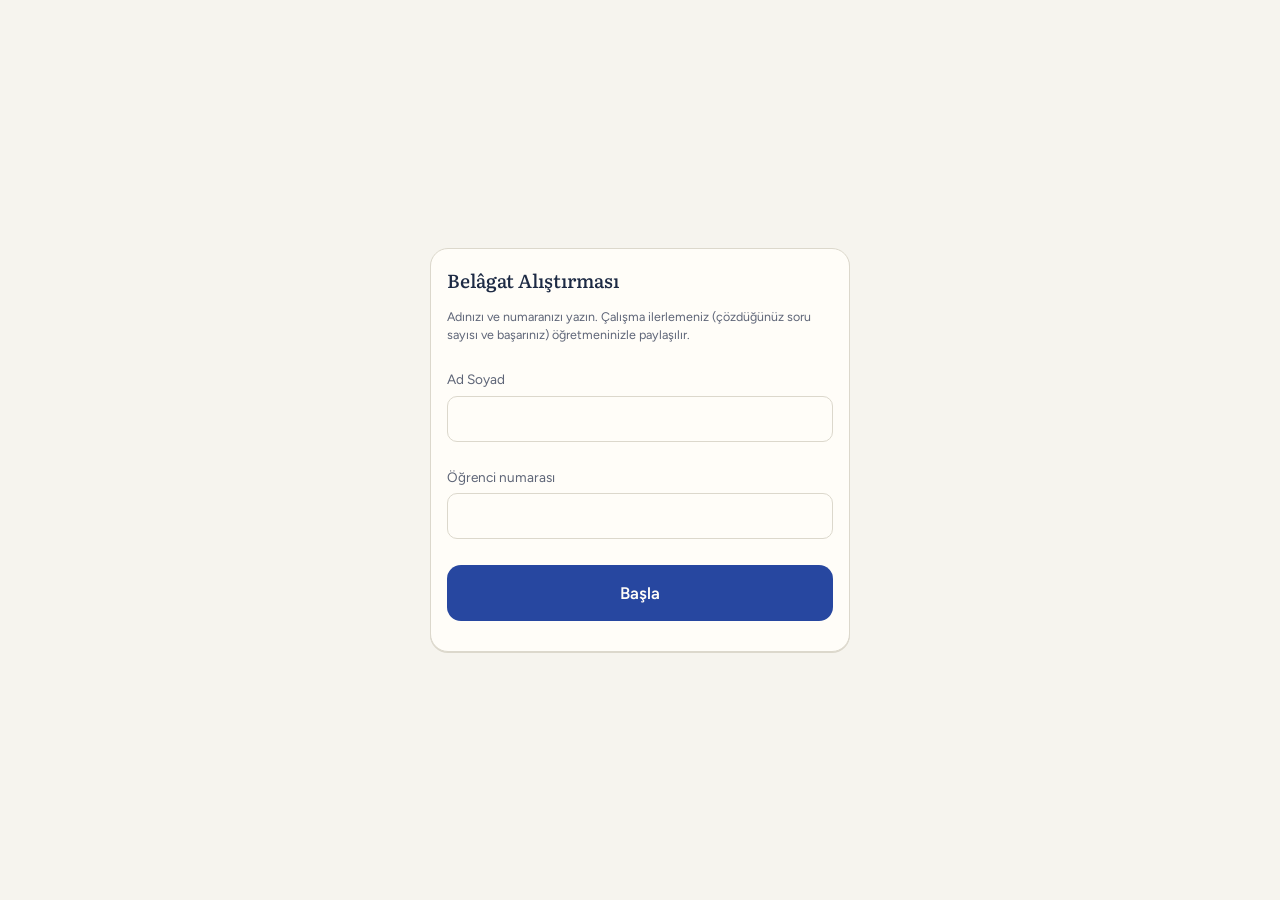
==== commit 618994c8: "Dil Bilgisi Alıştırması: Anlatımlı Arapça Ders 45–108 (1377 örnek, 177 tanım); sınıf sınavına üçüncü" ====
--- a/belagat.html
+++ b/belagat.html
@@ -151,20 +151,19 @@
   <div class="weak" id="weak"></div>
   <section id="listView" hidden><div class="list" id="rows"></div></section>
   <section id="progView" class="prog" hidden></section>
-  <div class="note">Örnekler, kurallar ve cevaplar: <i>Anlatımlı Belâgat</i> (ed. Tacettin Uzun, Konya 2013), Me'ânî bölümü s. 23–59 (kitabın alıştırma bölümlerindeki örnekler kullanılmamıştır); parantezdeki sayı kitabın sayfasıdır. Tanı: cümlenin türü/amacı. Hangisi?: verilen özelliğin hangi cümlede olduğu. Tanım: tanımın ait olduğu terim. </div>
+  <div class="note">Örnekler, kurallar ve cevaplar: <i>Anlatımlı Belâgat</i> (ed. Tacettin Uzun, Konya 2013), Me'ânî, Beyân ve Bedî' bölümleri, s. 23–170 (kitabın alıştırma bölümlerindeki örnekler kullanılmamıştır); parantezdeki sayı kitabın sayfasıdır. Tanı: cümlenin türü/amacı. Hangisi?: verilen özelliğin hangi cümlede olduğu. Tanım: tanımın ait olduğu terim. </div>
 </div>
 <script>
-const BEL_DATA={"K": {"1": "Haber ve inşâ", "2": "Haberin gayeleri", "3": "Haber çeşitleri ve tekit", "4": "İnşâ çeşitleri", "5": "Emir", "6": "Nehiy", "7": "İstifhâm", "8": "Temennî ve teraccî", "9": "Nidâ"}, "P": {"cümle türü": "Bu cümle haberî mi, inşâî mi?", "haberin gayesi": "Bu haberin gayesi nedir?", "haberin çeşidi": "Bu haber hangi türdendir?", "tekit edatı": "Haber hangi edatla tekit edilmiştir?", "inşâ türü": "Bu cümle hangi inşâ türündendir?", "emrin kalıbı": "Emir hangi kalıpla yapılmıştır?", "emrin anlamı": "Emir hangi anlamda kullanılmıştır?", "nehyin anlamı": "Nehiy hangi anlamda kullanılmıştır?", "istenen şey": "Bu soruda ne istenmektedir?", "istifhâmın anlamı": "İstifhâm hangi anlamda kullanılmıştır?", "temennî edatı": "Temennî/teraccî hangi edatla yapılmıştır?", "nidânın amacı": "Bu nidâda ne amaçlanmıştır?", "edatın hitap ettiği": "Bu nidâ edatı kime hitap için kullanılır?", "edatın kullanımı": "Bu nidâda edat nasıl kullanılmıştır?"}, "R": {"cümle türü": "Hangisi {}dir?", "haberin gayesi": "Hangi cümlede {} gayesi vardır?", "haberin çeşidi": "Hangisi {}dir?", "tekit edatı": "Hangi cümlede haber {} ile tekit edilmiştir?", "inşâ türü": "Hangisi {} örneğidir?", "emrin kalıbı": "Hangi cümlede emir “{}” kalıbıyla yapılmıştır?", "emrin anlamı": "Hangi cümlede emir {} anlamındadır?", "nehyin anlamı": "Hangi cümlede nehiy {} anlamındadır?", "istenen şey": "Hangi soruda {} istenmektedir?", "istifhâmın anlamı": "Hangi cümlede istifhâm {} anlamındadır?", "temennî edatı": "Hangi cümlede {} kullanılmıştır?", "nidânın amacı": "Hangi nidâda “{}” amaçlanmıştır?", "edatın hitap ettiği": "Hangisi {} hitap için kullanılan bir nidâ edatıdır?", "edatın kullanımı": "Hangi cümlede nidâ edatı “{}” şeklinde kullanılmıştır?"}, "S": [{"k": 1, "g": "cümle türü", "ar": "خالِدٌ يُكْرِمُ الضَّيْفَ ويَرْعَى حَقَّ الجارِ", "tr": "Halit konuğa ikram eder ve komşu hakkını gözetir.", "a": "haberî cümle", "s": "23"}, {"k": 1, "g": "cümle türü", "ar": "أَدِّ واجِبَكَ", "tr": "Ödevini yap.", "a": "inşâî cümle", "s": "23"}, {"k": 1, "g": "cümle türü", "ar": "ما أَجْمَلَ الإحْسانَ!", "tr": "İyilik etmek ne kadar güzel!", "a": "inşâî cümle", "s": "23"}, {"k": 2, "g": "haberin gayesi", "ar": "الأَرْضُ تَدُورُ حَوْلَ الشَّمْسِ.", "tr": "Dünya güneşin çevresinde döner.", "a": "fâidetü'l-haber", "s": "25"}, {"k": 2, "g": "haberin gayesi", "ar": "نالَكَ مِنَ السَّفَرِ نَصَبٌ شَدِيدٌ.", "tr": "Yolculuk seni çok yordu.", "a": "lâzimü'l-fâide", "s": "25"}, {"k": 2, "g": "haberin gayesi", "ar": "رَبِّ إِنِّي لا أَسْتَطِيعُ اصْطِبارًا * فَاعْفُ عَنِّي يا مَنْ يُقِيلُ العِثارا", "tr": "Rabbim! Sabredemiyorum, beni bağışla ey günahı affeden!", "a": "istirhâm (yalvarma)", "s": "25"}, {"k": 2, "g": "haberin gayesi", "ar": "ذَهَبَ الشَّبابُ فَما لَهُ مِنْ عَوْدَةٍ * وأَتَى المَشِيبُ فَأَيْنَ مِنْهُ المَهْرَبُ", "tr": "Gençlik gitti, geri gelmeyecek. Yaşlılık geldi, ondan nereye kaçılacak?", "a": "tahassür (sevilen şeye üzülme)", "s": "25"}, {"k": 2, "g": "haberin gayesi", "ar": "إِذا بَلَغَ الفِطامَ لَنا صَبِيٌّ * تَخِرُّ لَهُ الجَبابِرُ ساجِدِينا", "tr": "Bizim bir çocuğumuz sütten kesilme çağına gelince zorbalar onun önünde secdeye kapanır.", "a": "fahr (övünme)", "s": "25"}, {"k": 2, "g": "haberin gayesi", "ar": "إِذا كُنْتَ في كُلِّ الأُمُورِ مُعاتِبًا * صَدِيقَكَ لَمْ تَلْقَ الَّذِي لا تُعاتِبُهْ", "tr": "Her şeyde arkadaşını azarlarsan, azarlamayacağın kimseyi bulamazsın.", "a": "irşâd ve nush (öğüt)", "s": "25"}, {"k": 2, "g": "haberin gayesi", "ar": "فَإِنَّكَ شَمْسٌ والمُلُوكُ كَواكِبُ * إِذا طَلَعَتْ لَمْ يَبْدُ مِنْهُنَّ كَوْكَبُ", "tr": "Sen güneşsin, krallar yıldız. Güneş doğunca yıldızların hiçbiri görünmez.", "a": "medih (övgü)", "s": "25"}, {"k": 3, "g": "haberin çeşidi", "ar": "الحَياءُ زِينَةُ الحَياةِ.", "tr": "Hayâ, hayatın süsüdür.", "a": "ibtidâî haber", "s": "29"}, {"k": 3, "g": "haberin çeşidi", "ar": "إِنَّ النَّفْسَ لَأَمّارَةٌ بِالسُّوءِ.", "tr": "Gerçekten nefis aşırı derecede kötülüğü emreder. (Yûsuf 12/53)", "a": "inkârî haber", "s": "29"}, {"k": 3, "g": "haberin çeşidi", "ar": "وحَقِّكَ إِنَّ الفَراغَ لَمَفْسَدَةٌ.", "tr": "Yemin ederim ki, işsizlik kötü ve zararlıdır.", "a": "inkârî haber", "s": "29"}, {"k": 3, "g": "haberin çeşidi", "ar": "لَأَنْتَ أَحَقُّ بِالإِكْرامِ.", "tr": "Sen, kesinlikle ikrama en layık olansın.", "a": "talebî haber", "s": "29"}, {"k": 3, "g": "haberin çeşidi", "ar": "ها أَنْتُمْ تُحِبُّونَهُمْ ولا يُحِبُّونَكُمْ.", "tr": "İşte siz onları seversiniz, onlar ise sizi sevmezler.", "a": "talebî haber", "s": "29"}, {"k": 3, "g": "haberin çeşidi", "ar": "تاللهِ كَلّا سَوْفَ تَعْلَمُونَ.", "tr": "Allah'a yemin ederim ki, hayır, ileride bileceksiniz.", "a": "inkârî haber", "s": "29"}, {"k": 3, "g": "haberin çeşidi", "ar": "وأَمّا مَنْ آمَنَ وعَمِلَ صالِحًا فَلَهُ جَزاءً الحُسْنَى.", "tr": "Kim iman eder ve sâlih amel işlerse, ona mükâfat olarak daha güzeli vardır. (Kehf 18/88)", "a": "talebî haber", "s": "29"}, {"k": 3, "g": "haberin çeşidi", "ar": "أَصْحابُ الجَنَّةِ هُمُ الفائِزُونَ.", "tr": "Cennetlikler kurtuluşa erenlerin ta kendileridir. (Haşr 59/20)", "a": "talebî haber", "s": "30"}, {"k": 3, "g": "tekit edatı", "ar": "إِنَّ النَّفْسَ لَأَمّارَةٌ بِالسُّوءِ.", "tr": "Gerçekten nefis aşırı derecede kötülüğü emreder.", "a": "inne ve lâmü'l-ibtidâ", "s": "29"}, {"k": 3, "g": "tekit edatı", "ar": "لَأَنْتَ أَحَقُّ بِالإِكْرامِ.", "tr": "Sen, kesinlikle ikrama en layık olansın.", "a": "lâmü'l-ibtidâ", "s": "29"}, {"k": 3, "g": "tekit edatı", "ar": "ها أَنْتُمْ تُحِبُّونَهُمْ ولا يُحِبُّونَكُمْ.", "tr": "İşte siz onları seversiniz, onlar ise sizi sevmezler.", "a": "tenbîh harfi (hâ)", "s": "29"}, {"k": 3, "g": "tekit edatı", "ar": "تاللهِ كَلّا سَوْفَ تَعْلَمُونَ.", "tr": "Allah'a yemin ederim ki, hayır, ileride bileceksiniz.", "a": "kasem (tâ) ve kellâ", "s": "29"}, {"k": 3, "g": "tekit edatı", "ar": "وأَمّا مَنْ آمَنَ وعَمِلَ صالِحًا فَلَهُ جَزاءً الحُسْنَى.", "tr": "Kim iman eder ve sâlih amel işlerse, ona daha güzeli vardır.", "a": "şartiyye ve tafsîliyye olan emmâ", "s": "29"}, {"k": 3, "g": "tekit edatı", "ar": "أَصْحابُ الجَنَّةِ هُمُ الفائِزُونَ.", "tr": "Cennetlikler kurtuluşa erenlerin ta kendileridir.", "a": "zamîru'l-fasl", "s": "30"}, {"k": 4, "g": "inşâ türü", "ar": "اِسْمَعِ النَّصِيحَةَ!", "tr": "Öğüdü dinle!", "a": "talebî inşâ – emir", "s": "33"}, {"k": 4, "g": "inşâ türü", "ar": "لا تُؤَجِّلْ عَمَلَكَ!", "tr": "İşini erteleme!", "a": "talebî inşâ – nehiy", "s": "33"}, {"k": 4, "g": "inşâ türü", "ar": "أَمُجْتَهِدٌ أَنْتَ؟", "tr": "Sen çalışkan mısın?", "a": "talebî inşâ – istifhâm", "s": "33"}, {"k": 4, "g": "inşâ türü", "ar": "لَيْتَ الشَّبابَ يَعُودُ!", "tr": "Keşke gençlik geri gelse!", "a": "talebî inşâ – temennî", "s": "33"}, {"k": 4, "g": "inşâ türü", "ar": "يا غافِلُ انْتَبِهْ!", "tr": "Gafil! Dikkat et!", "a": "talebî inşâ – nidâ", "s": "33"}, {"k": 4, "g": "inşâ türü", "ar": "ما أَصْدَقَكَ!", "tr": "Ne kadar doğrusun!", "a": "gayr-i talebî inşâ – taaccüb", "s": "33"}, {"k": 4, "g": "inşâ türü", "ar": "واللهِ لَأَجْتَهِدَنَّ.", "tr": "Vallahi, mutlaka çalışacağım.", "a": "gayr-i talebî inşâ – kasem", "s": "33"}, {"k": 4, "g": "inşâ türü", "ar": "نِعْمَ الخَلَّةُ الشَّجاعَةُ.", "tr": "Cesaret ne iyi özelliktir.", "a": "gayr-i talebî inşâ – medih", "s": "33"}, {"k": 4, "g": "inşâ türü", "ar": "بِئْسَ رَجُلًا الجَبانُ.", "tr": "Korkak ne kötü insandır.", "a": "gayr-i talebî inşâ – zem", "s": "33"}, {"k": 4, "g": "inşâ türü", "ar": "لَعَلَّ المَرِيضَ يُشْفَى.", "tr": "Belki hasta iyileşir.", "a": "gayr-i talebî inşâ – recâ", "s": "33"}, {"k": 5, "g": "emrin kalıbı", "ar": "وأَوْفُوا بِعَهْدِ اللهِ إِذا عاهَدْتُمْ", "tr": "Anlaşma yaptığınız zaman Allah'a verdiğiniz sözü yerine getirin! (Nahl 16/91)", "a": "emir fiili", "s": "37"}, {"k": 5, "g": "emrin kalıbı", "ar": "خُذِ الكِتابَ بِقُوَّةٍ", "tr": "Kitabı kuvvetle tut! (Meryem 19/12)", "a": "emir fiili", "s": "37"}, {"k": 5, "g": "emrin kalıbı", "ar": "لِيُنْفِقْ ذُو سَعَةٍ مِنْ سَعَتِهِ", "tr": "Eli geniş olan genişliğine göre nafaka versin! (Talak 65/7)", "a": "emir lâmlı muzâri", "s": "37"}, {"k": 5, "g": "emrin kalıbı", "ar": "عَلَيْكَ بِالاجْتِهادِ.", "tr": "Çalışmaya sarıl!", "a": "emir bildiren ism-i fiil", "s": "37"}, {"k": 5, "g": "emrin kalıbı", "ar": "وبِالوالِدَيْنِ إِحْسانًا", "tr": "Ana babaya iyilik ediniz!", "a": "fiilinin yerini tutan masdar", "s": "37"}, {"k": 5, "g": "emrin anlamı", "ar": "يا خَلِيلَيَّ خَلِّيانِي وما بِي * أَوْ أَعِيدا إِلَيَّ عَهْدَ الشَّبابِ", "tr": "İki dostum! Ya beni kendi hâlime bırakın ya da bana gençlik günlerimi iade edin.", "a": "iltimâs", "s": "37"}, {"k": 5, "g": "emrin anlamı", "ar": "أَزِلْ حَسَدَ الحُسّادِ عَنِّي بِكَبْتِهِمْ * فَأَنْتَ الَّذِي صَيَّرْتَهُمْ لِي حُسَّدا", "tr": "Kıskançları susturarak beni kıskanılmaktan kurtar! Onları kıskanır hâle sen getirdin.", "a": "duâ", "s": "37"}, {"k": 5, "g": "emrin anlamı", "ar": "شاوِرْ سِواكَ إِذا نابَتْكَ نائِبَةٌ * يَوْمًا وإِنْ كُنْتَ مِنْ أَهْلِ المَشُوراتِ", "tr": "Kendisine danışılanlardan olsan da başına bir felaket gelince başkalarına danış!", "a": "irşâd", "s": "37"}, {"k": 5, "g": "emrin anlamı", "ar": "أَلا أَيُّها اللَّيْلُ الطَّوِيلُ أَلا انْجَلِي * بِصُبْحٍ وما الإِصْباحُ مِنْكَ بِأَمْثَلِ", "tr": "Uzun gece! Haydi yeni bir sabahla açıl! Senin getireceğin sabah daha iyi değil.", "a": "temennî", "s": "38"}, {"k": 5, "g": "emrin anlamı", "ar": "أَرُونِي بَخِيلًا طالَ عُمْرًا بِبُخْلِهِ * وهاتُوا كَرِيمًا ماتَ مِنْ كَثْرَةِ البَذْلِ", "tr": "Cimriliğiyle ömrü uzamış birini gösterin bana! Cömertlikten ölmüş birini getirin bana!", "a": "ta'cîz", "s": "38"}, {"k": 5, "g": "emrin anlamı", "ar": "إِذا لَمْ تَخْشَ عاقِبَةَ اللَّيالِي * ولَمْ تَسْتَحْيِ فَافْعَلْ ما تَشاءُ", "tr": "Gecelerin sonundan korkmadığın ve utanmadığın zaman dilediğini yap!", "a": "tehdîd", "s": "38"}, {"k": 6, "g": "nehyin anlamı", "ar": "وَلا تَقْرَبُوا مالَ اليَتِيمِ إِلّا بِالَّتِي هِيَ أَحْسَنُ", "tr": "Yetimin malına ancak en güzel şekilde yaklaşın. (En'âm 6/152)", "a": "hakiki nehiy (yasaklama)", "s": "42"}, {"k": 6, "g": "nehyin anlamı", "ar": "رَبَّنا لا تُؤاخِذْنا إِنْ نَسِينا أَوْ أَخْطَأْنا", "tr": "Rabbimiz! Unutursak veya hata yaparsak bizi sorumlu tutma. (Bakara 2/286)", "a": "duâ", "s": "42"}, {"k": 6, "g": "nehyin anlamı", "ar": "يا أَخِي لا تَذْهَبْ حَتَّى تَنْتَهِيَ مِنْ أَكْلِ الفُطُورِ", "tr": "Kardeşim! Kahvaltını bitirmeden gitme!", "a": "iltimâs", "s": "42"}, {"k": 6, "g": "nehyin anlamı", "ar": "لا تَجْلِسْ إِلَى أَهْلِ الدَّنايا * فَإِنَّ خَلائِقَ السُّفَهاءِ تُعْدِي", "tr": "Seviyesiz insanlarla oturma! Düşük insanların ahlakı bulaşır.", "a": "irşâd", "s": "42"}, {"k": 6, "g": "nehyin anlamı", "ar": "يا لَيْلُ طُلْ يا نَوْمُ زُلْ * يا صُبْحُ قِفْ لا تَطْلُعْ", "tr": "Gece! Uza! Uyku! Yok ol! Sabah! Dur! Doğma!", "a": "temennî", "s": "42"}, {"k": 6, "g": "nehyin anlamı", "ar": "لا تُطِعْ أَمْرِي.", "tr": "Emrime itaat etme.", "a": "tehdîd", "s": "42"}, {"k": 6, "g": "nehyin anlamı", "ar": "دَعِ المَكارِمَ لا تَرْحَلْ لِبُغْيَتِها * واقْعُدْ فَإِنَّكَ أَنْتَ الطّاعِمُ الكاسِي", "tr": "İyilikleri bırak, peşlerine düşme! Otur, sen yiyensin, giyensin.", "a": "tahkîr", "s": "43"}, {"k": 6, "g": "nehyin anlamı", "ar": "لا تَنْهَ عَنْ خُلُقٍ وتَأْتِيَ مِثْلَهُ * عارٌ عَلَيْكَ إِذا فَعَلْتَ عَظِيمُ", "tr": "Aynısını yapıp da bir huydan başkasını menetme. Bu senin için büyük ayıptır.", "a": "tevbîh", "s": "43"}, {"k": 7, "g": "istenen şey", "ar": "أَخالِدٌ سافَرَ أَمْ سَعِيدٌ؟", "tr": "Halid mi yoksa Said mi gitti?", "a": "tasavvur", "s": "45"}, {"k": 7, "g": "istenen şey", "ar": "أَأَنْتَ فَعَلْتَ هَذا بِآلِهَتِنا يا إِبْراهِيمُ؟", "tr": "İbrahim! Bunu ilahlarımıza sen mi yaptın? (Enbiyâ 21/62)", "a": "tasavvur", "s": "45"}, {"k": 7, "g": "istenen şey", "ar": "أَيَصْدَأُ الذَّهَبُ؟", "tr": "Altın paslanır mı?", "a": "tasdîk", "s": "45"}, {"k": 7, "g": "istenen şey", "ar": "هَلْ يَعْقِلُ الحَيَوانُ؟", "tr": "Hayvan düşünür mü?", "a": "tasdîk", "s": "45"}, {"k": 7, "g": "istenen şey", "ar": "هَلْ سَعِيدٌ مُسافِرٌ؟", "tr": "Said gidiyor mu?", "a": "tasdîk", "s": "45"}, {"k": 7, "g": "istifhâmın anlamı", "ar": "هَلْ جَزاءُ الإِحْسانِ إِلّا الإِحْسانُ", "tr": "İyiliğin karşılığı iyilikten başkası mıdır? (Rahmân 55/60)", "a": "nefy", "s": "45"}, {"k": 7, "g": "istifhâmın anlamı", "ar": "هَلْ يَضُرُّ البَحْرَ أَمْسَى زاخِرًا * أَنْ رَمَى فِيهِ غُلامٌ بِحَجَرْ", "tr": "Dopdolu denize bir çocuğun taş atması zarar verir mi?", "a": "inkâr", "s": "45"}, {"k": 7, "g": "istifhâmın anlamı", "ar": "أَلَسْتَ أَكْثَرَهُمْ جُودًا وأَحْسَنَهُمْ خُلُقًا", "tr": "Sen onların en cömerdi, ahlakı en güzel olanı değil misin?", "a": "takrîr", "s": "45"}, {"k": 7, "g": "istifhâmın anlamı", "ar": "مَنْ ذا الَّذِي يَقُومُ بِهَذا المَشْرُوعِ العَظِيمِ غَيْرُكَ؟", "tr": "Bu büyük projeyi senden başka kim yapabilir?", "a": "ta'zîm", "s": "45"}, {"k": 7, "g": "istifhâmın anlamı", "ar": "أَهَذا الَّذِي أَطْنَبْتَ في مَدْحِهِ؟", "tr": "Uzun uzun medhettiğin kimse bu mu?", "a": "tahkîr", "s": "45"}, {"k": 7, "g": "istifhâmın anlamı", "ar": "أَتَأْمُرُونَ النّاسَ بِالبِرِّ وتَنْسَوْنَ أَنْفُسَكُمْ؟", "tr": "Kendinizi unutup başkalarına iyiliği mi emrediyorsunuz? (Bakara 2/44)", "a": "tevbîh", "s": "46"}, {"k": 7, "g": "istifhâmın anlamı", "ar": "أَبِنْتَ الدَّهْرِ عِنْدِي كُلُّ بِنْتٍ * فَكَيْفَ وَصَلْتِ أَنْتِ مِنَ الزِّحامِ", "tr": "Ey musibet! Bende her türlü musibet varken sen kalabalıktan nasıl geldin?", "a": "taaccüb", "s": "46"}, {"k": 8, "g": "temennî edatı", "ar": "فَلَيْتَ اللَّيْلَ فِيهِ كانَ شَهْرًا * ومَرَّ نَهارُهُ مَرَّ السَّحابِ", "tr": "Keşke ondaki gece bir ay olsa, gündüzü bulut gibi geçse!", "a": "لَيْتَ (asıl temennî edatı)", "s": "50"}, {"k": 8, "g": "temennî edatı", "ar": "يا لَيْتَ لَنا مِثْلَ ما أُوتِيَ قارُونُ", "tr": "Keşke Kârûn'a verilen mal gibi bizim de olsa. (Kasas 28/79)", "a": "لَيْتَ (asıl temennî edatı)", "s": "50"}, {"k": 8, "g": "temennî edatı", "ar": "فَهَلْ لَنا مِنْ شُفَعاءَ فَيَشْفَعُوا لَنا", "tr": "Şimdi şefaatçilerden hiçbiri var mı ki bize şefaat etsinler? (A'râf 7/53)", "a": "هَلْ (ليت yerine)", "s": "50"}, {"k": 8, "g": "temennî edatı", "ar": "يا هامانُ ابْنِ لِي صَرْحًا لَعَلِّي أَبْلُغُ الأَسْبابَ أَسْبابَ السَّماواتِ", "tr": "Hâmân! Bana yüksek bir kule yap, belki göklerin yollarına ulaşırım. (Mü'min 40/36-37)", "a": "لَعَلَّ (ليت yerine)", "s": "50"}, {"k": 8, "g": "temennî edatı", "ar": "وَلَّى الشَّبابُ حَمِيدَةً أَيّامُهُ * لَوْ كانَ ذَلِكَ يُشْتَرَى أَوْ يُرْجِعُ", "tr": "Gençlik geçti gitti. Keşke satın alınabilse veya geri döndürülebilse.", "a": "لَوْ (ليت yerine)", "s": "50"}, {"k": 8, "g": "temennî edatı", "ar": "لَعَلَّ اللهَ يَأْتِي بِالفَرَجِ.", "tr": "Umulur ki Allah ferahlık getirir.", "a": "لَعَلَّ (teraccî)", "s": "51"}, {"k": 8, "g": "temennî edatı", "ar": "عَسَى الغائِبُ يَعُودُ.", "tr": "Belki kayıp döner.", "a": "عَسَى (teraccî)", "s": "51"}, {"k": 8, "g": "temennî edatı", "ar": "لَيْتَ المُلُوكَ عَلَى الأَقْدارِ مُعْطِيَةٌ * فَلَمْ يَكُنْ لِدَنِيءٍ عِنْدَهُ طَمَعُ", "tr": "Keşke krallar derecelere göre verseler de alçağın onlardan bir arzusu olmasa!", "a": "لَيْتَ (لعل yerine, teraccî)", "s": "51"}, {"k": 9, "g": "nidânın amacı", "ar": "أَيْ عَلِيُّ!", "tr": "Ali! (Ali yakındadır.)", "a": "yakındakine yakın edatıyla hitap", "s": "55"}, {"k": 9, "g": "nidânın amacı", "ar": "يا خالِدُ!", "tr": "Halit! (Halit uzaktadır.)", "a": "uzaktakine uzak edatıyla hitap", "s": "55"}, {"k": 9, "g": "nidânın amacı", "ar": "يا غافِلُ!", "tr": "Hey gafil!", "a": "yakındakinin gafil olduğunu ima", "s": "55"}, {"k": 9, "g": "nidânın amacı", "ar": "أَيْ بُنَيَّ!", "tr": "Yavrucuğum! (Muhatap uzaktadır.)", "a": "uzaktakinin gönle yakın olduğunu gösterme", "s": "55"}, {"k": 9, "g": "nidânın amacı", "ar": "يا رَبِّ إِنْ عَظُمَتْ ذُنُوبِي كَثْرَةً * فَلَقَدْ عَلِمْتُ بِأَنَّ عَفْوَكَ أَعْظَمُ", "tr": "Rabbim! Günahlarım sayıca büyüse de, biliyorum ki senin affın daha büyüktür.", "a": "münadanın yüceliğini ifade", "s": "55"}, {"k": 9, "g": "nidânın amacı", "ar": "أُولَئِكَ آبائِي فَجِئْنِي بِمِثْلِهِمْ * إِذا جَمَعَتْنا يا جَرِيرُ المَجامِعُ", "tr": "İşte bunlar benim atalarım. Toplantılar bizi bir araya getirince onların benzerini getir, Cerir!", "a": "münadanın değersizliğini ima", "s": "55"}, {"k": 9, "g": "nidânın amacı", "ar": "يا أَيُّها السّادِرُ المَزْوَرُّ مِنْ صَلَفٍ * مَهْلًا فَإِنَّكَ بِالأَيّامِ مُنْخَدِعُ", "tr": "Ey gururundan eğlenceye dalan kişi! Yavaş ol, günler geçtikçe aldanırsın.", "a": "münadanın değersizliğini ima", "s": "55"}, {"k": 9, "g": "nidânın amacı", "ar": "إِلامَ يا قَلْبُ وحَتَّى مَتَى * يَكْفِيكَ مِنْ أَمْرِكَ ما قَدْ جَرَى", "tr": "Ey kalp! Nereye kadar ve ne zamana kadar? Başına gelenler sana yetecek.", "a": "zecr ve melâmet (kınama)", "s": "56"}, {"k": 9, "g": "nidânın amacı", "ar": "يا دُرَّةً نُزِعَتْ مِنْ تاجِ والِدِها * فَأَصْبَحَتْ مِنْ تاجِ رِضْوانِ", "tr": "Ey babasının tacından çıkarılıp Rıdvan'ın tacında süs olan inci!", "a": "tahassür ve tevaccu' (hayıflanma)", "s": "56"}, {"k": 9, "g": "nidânın amacı", "ar": "يا شُجاعُ تَقَدَّمْ!", "tr": "Hey yiğit! İlerle!", "a": "iğrâ (teşvik)", "s": "56"}, {"k": 9, "g": "edatın hitap ettiği", "ar": "أَيْ", "tr": "nidâ edatı", "a": "yakındakine", "s": "56"}, {"k": 9, "g": "edatın hitap ettiği", "ar": "أَ (hemze)", "tr": "nidâ edatı", "a": "yakındakine", "s": "56"}, {"k": 9, "g": "edatın hitap ettiği", "ar": "يا", "tr": "nidâ edatı", "a": "uzaktakine", "s": "56"}, {"k": 9, "g": "edatın hitap ettiği", "ar": "أَيا", "tr": "nidâ edatı", "a": "uzaktakine", "s": "56"}, {"k": 9, "g": "edatın hitap ettiği", "ar": "آ", "tr": "nidâ edatı", "a": "uzaktakine", "s": "56"}, {"k": 9, "g": "edatın hitap ettiği", "ar": "آيْ", "tr": "nidâ edatı", "a": "uzaktakine", "s": "56"}, {"k": 9, "g": "edatın hitap ettiği", "ar": "هَيا", "tr": "nidâ edatı", "a": "uzaktakine", "s": "56"}, {"k": 9, "g": "edatın hitap ettiği", "ar": "وا", "tr": "nidâ edatı", "a": "uzaktakine", "s": "56"}, {"k": 9, "g": "edatın kullanımı", "ar": "أَيْ عَلِيُّ!", "tr": "Ali! (Ali yakındadır.)", "a": "asıl kullanım (edat mesafeye uygun)", "s": "56"}, {"k": 9, "g": "edatın kullanımı", "ar": "يا خالِدُ!", "tr": "Halit! (Halit uzaktadır.)", "a": "asıl kullanım (edat mesafeye uygun)", "s": "56"}, {"k": 9, "g": "edatın kullanımı", "ar": "يا غافِلُ!", "tr": "Hey gafil! (Muhatap yakındadır.)", "a": "yakındaki uzak kabul edilmiş", "s": "57"}, {"k": 9, "g": "edatın kullanımı", "ar": "أَيْ بُنَيَّ!", "tr": "Yavrucuğum! (Muhatap uzaktadır.)", "a": "uzaktaki yakın kabul edilmiş", "s": "57"}, {"k": 9, "g": "edatın kullanımı", "ar": "يا رَبِّ إِنْ عَظُمَتْ ذُنُوبِي كَثْرَةً * فَلَقَدْ عَلِمْتُ بِأَنَّ عَفْوَكَ أَعْظَمُ", "tr": "Rabbim! Günahlarım sayıca büyüse de, biliyorum ki senin affın daha büyüktür.", "a": "yakındaki uzak kabul edilmiş", "s": "57"}, {"k": 9, "g": "edatın kullanımı", "ar": "أُولَئِكَ آبائِي فَجِئْنِي بِمِثْلِهِمْ * إِذا جَمَعَتْنا يا جَرِيرُ المَجامِعُ", "tr": "İşte bunlar benim atalarım. Onların benzerini getir, Cerir!", "a": "yakındaki uzak kabul edilmiş", "s": "57"}, {"k": 9, "g": "edatın kullanımı", "ar": "يا أَيُّها السّادِرُ المَزْوَرُّ مِنْ صَلَفٍ * مَهْلًا فَإِنَّكَ بِالأَيّامِ مُنْخَدِعُ", "tr": "Ey gururundan eğlenceye dalan kişi! Yavaş ol, günler geçtikçe aldanırsın.", "a": "yakındaki uzak kabul edilmiş", "s": "57"}, {"k": 9, "g": "edatın kullanımı", "ar": "إِلامَ يا قَلْبُ وحَتَّى مَتَى * يَكْفِيكَ مِنْ أَمْرِكَ ما قَدْ جَرَى", "tr": "Ey kalp! Nereye kadar ve ne zamana kadar?", "a": "nidâ asıl anlamının dışına çıkmış", "s": "58"}, {"k": 9, "g": "edatın kullanımı", "ar": "يا دُرَّةً نُزِعَتْ مِنْ تاجِ والِدِها * فَأَصْبَحَتْ مِنْ تاجِ رِضْوانِ", "tr": "Ey babasının tacından çıkarılıp Rıdvan'ın tacında süs olan inci!", "a": "nidâ asıl anlamının dışına çıkmış", "s": "58"}, {"k": 9, "g": "edatın kullanımı", "ar": "يا شُجاعُ تَقَدَّمْ!", "tr": "Hey yiğit! İlerle!", "a": "nidâ asıl anlamının dışına çıkmış", "s": "58"}], "T": [{"k": 1, "d": "مُطابَقَةُ الكَلامِ لِمُقْتَضَى الحالِ مَعَ فَصاحَتِهِ", "t": "belâgat (kelâmda)", "s": "vize"}, {"k": 1, "d": "سَلامَتُها مِنْ تَنافُرِ الحُرُوفِ ومُخالَفَةِ القِياسِ والغَرابَةِ", "t": "kelimenin fesâhatı", "s": "vize"}, {"k": 1, "d": "İçeriğinde doğru ve yalan olma ihtimali bulunan ve sahibine \"doğru söylüyor\" veya \"yalan söylüyor\" denilebilen söz", "t": "haberî cümle", "s": "24"}, {"k": 1, "d": "Manasında doğru veya yalan olma ihtimali bulunmayan ve sahibine \"doğru/yalan söylüyor\" denilemeyen söz", "t": "inşâî cümle", "s": "24"}, {"k": 2, "d": "Cümlenin içerdiği hükmü, onu bilmeyen muhataba bildirmek", "t": "fâidetü'l-haber", "s": "27"}, {"k": 2, "d": "Hükmü bilen muhataba, konuşanın da onu bildiğini bildirmek", "t": "lâzimü'l-fâide", "s": "27"}, {"k": 3, "d": "Muhatabın zihni boştur; haber tekit edatı olmadan verilir", "t": "ibtidâî haber", "s": "31"}, {"k": 3, "d": "Muhatap hükmü kabulde tereddüt eder; haber bir tekit edatıyla verilir", "t": "talebî haber", "s": "31"}, {"k": 3, "d": "Muhatap hükmü inkâr eder; haber inkârın derecesine göre iki veya daha fazla tekit edatıyla verilir", "t": "inkârî haber", "s": "32"}, {"k": 4, "d": "Söylendiği anda bulunmayan bir şeyin yapılmasını isteme anlamı taşıyan inşâ (emir, nehiy, istifhâm, temennî, nidâ)", "t": "talebî inşâ", "s": "36"}, {"k": 4, "d": "Bir şeyin talep edilmediği inşâ (taaccüb, kasem, medih, zem, recâ)", "t": "gayr-i talebî inşâ", "s": "36"}, {"k": 5, "d": "Söylendiği anda henüz yapılmamış bir şeyin, üstün konumdakinin bağlayıcı biçimde yapılmasını istemesi", "t": "emir", "s": "39"}, {"k": 5, "d": "Birbirine denk iki arkadaştan birinin diğerinden emir yapısıyla istemesi", "t": "iltimâs", "s": "39"}, {"k": 5, "d": "Alt mertebedekinin üst mertebedekinden emir kipiyle istemesi", "t": "duâ", "s": "39"}, {"k": 5, "d": "Akılsız varlıklara emir ile hitap edilmesi", "t": "temennî", "s": "41"}, {"k": 5, "d": "Muhatabın aczini göstermek için onun yapamayacağı bir işi istemek", "t": "ta'cîz", "s": "41"}, {"k": 5, "d": "Hoşnut olmama durumunda korkutmak için muhataptan emredileni yapmasını istemek", "t": "tehdîd", "s": "41"}, {"k": 6, "d": "Hükmederek ve zorlayarak bir şeyin yapılmamasını istemek; tek sîgası lâ-i nâhiyeli muzâridir", "t": "nehiy", "s": "44"}, {"k": 7, "d": "Daha önce bilinmeyen bir şey hakkında bilgi sahibi olmak istemek", "t": "istifhâm", "s": "47"}, {"k": 7, "d": "Yalnızca tasdik istemek için gelen, alternatif (muâdil) zikredilemeyen soru edatı", "t": "هَلْ", "s": "47"}, {"k": 7, "d": "Hem tasavvur hem tasdik için kullanılan soru edatı", "t": "hemze (أ)", "s": "47"}, {"k": 8, "d": "Arzu edilen fakat imkânsız ya da gerçekleşmesi uzak olduğu için ümit edilmeyen bir şeyi istemek", "t": "temennî", "s": "53"}, {"k": 8, "d": "Meydana gelmesi umulan sevimli bir şeyi istemek", "t": "teracci", "s": "53"}, {"k": 9, "d": "Muhatabı, nidâ harfiyle (أدعو yerine) adını veya sıfatını anarak kendine yöneltmek", "t": "nidâ", "s": "59"}, {"k": 9, "d": "Yakındakine hitap için kullanılan nidâ edatları", "t": "hemze ve أَيْ", "s": "59"}, {"k": 9, "d": "Nidâ cümlesinde müsnedün ileyh (özne) olan unsur", "t": "أدعو fiilinin gizli zamiri", "s": "56"}, {"k": 9, "d": "Nidâ cümlesinde müsned olan unsur", "t": "أدعو anlamını içeren nidâ harfi", "s": "56"}, {"k": 9, "d": "Uzaktakine hitap için kullanılan nidâ edatları", "t": "يا، أيا، آ، آيْ، هيا، وا", "s": "59"}, {"k": 9, "d": "Uzaktakinin yakın kabul edilip hemze veya أَيْ ile çağrılmasının amacı", "t": "gönle yakın ve gözden ırak olmadığını ifade etmek", "s": "59"}, {"k": 9, "d": "Yakındakinin uzak kabul edilip uzak edatıyla çağrılma sebepleri", "t": "yücelik, değersizlik veya gaflet", "s": "59"}, {"k": 9, "d": "Nidânın karînelerle asıl anlamından çıkarak ifade ettiği anlamlar", "t": "zecr, tahassür ve iğrâ", "s": "59"}]};
+const BEL_DATA={"K": {"1": "Haber ve inşâ", "2": "Haberin gayeleri", "3": "Haber çeşitleri ve tekit", "4": "İnşâ çeşitleri", "5": "Emir", "6": "Nehiy", "7": "İstifhâm", "8": "Temennî ve teraccî", "9": "Nidâ", "10": "Fasl ve vasl", "11": "Zikir ve hazif", "12": "Takdîm ve te'hîr", "13": "Kasır", "14": "Müsâvât, îcâz ve itnâb", "15": "Teşbîh", "16": "Hakikat ve mecaz", "17": "İstiâre", "18": "Mürsel mecaz", "19": "Aklî mecaz", "20": "Kinaye", "21": "Cinâs", "22": "Bedî' sanatlarını tanıma", "23": "İktibâs, tevriye ve tıbâk", "24": "Övgü ve yergiyi pekiştirme"}, "P": {"cümle türü": "Bu cümle haberî mi, inşâî mi?", "haberin gayesi": "Bu haberin gayesi nedir?", "haberin çeşidi": "Bu haber hangi türdendir?", "tekit edatı": "Haber hangi edatla tekit edilmiştir?", "inşâ türü": "Bu cümle hangi inşâ türündendir?", "emrin kalıbı": "Emir hangi kalıpla yapılmıştır?", "emrin anlamı": "Emir hangi anlamda kullanılmıştır?", "nehyin anlamı": "Nehiy hangi anlamda kullanılmıştır?", "istenen şey": "Bu soruda ne istenmektedir?", "istifhâmın anlamı": "İstifhâm hangi anlamda kullanılmıştır?", "temennî edatı": "Temennî/teraccî hangi edatla yapılmıştır?", "nidânın amacı": "Bu nidâda ne amaçlanmıştır?", "edatın hitap ettiği": "Bu nidâ edatı kime hitap için kullanılır?", "edatın kullanımı": "Bu nidâda edat nasıl kullanılmıştır?", "fasl mı, vasl mı": "İki cümle arasında fasl mı, vasl mı vardır?", "faslın sebebi": "Bu cümleler arasındaki faslın sebebi nedir?", "ikinci cümlenin görevi": "Kemâl-i ittisâlde ikinci cümlenin görevi nedir?", "vaslın sebebi": "Bu cümleler arasındaki vaslın sebebi nedir?", "zikir mi, hazif mi": "Bu örnekte zikir mi, hazif mi vardır; sebebi nedir?", "takdîmin sebebi": "Müsnedün ileyhin öne alınmasının sebebi nedir?", "öne alınan unsur": "Bu cümlede hangi unsur, niçin öne alınmıştır?", "mef'ûl, câr-mecrûr ve hâlin takdîmi": "Bu cümledeki takdîm nasıl açıklanır?", "kasrın yolu": "Bu cümlede kasır hangi yolla yapılmıştır?", "kasrın çeşidi (taraflara göre)": "Bu kasır, iki tarafına göre hangi çeşittir?", "kasrın çeşidi (gerçeğe göre)": "Bu kasır, hakikat ve vâkıaya göre hangi çeşittir?", "ifade türü": "Bu ifade hangi türdendir?", "itnâbın çeşidi": "Bu örnekte itnâb hangi yolla yapılmıştır?", "teşbîh edatı": "Bu teşbîhte hangi edat kullanılmıştır?", "teşbîhin çeşidi": "Bu teşbîh hangi çeşittir?", "teşbîhin gayesi": "Bu teşbîhin gayesi nedir?", "hakikat mi, mecaz mı": "Bu cümlede (دُرَر / بَدْر / بَحْر) kelimesi hakikat mi, mecaz mı?", "istiârenin çeşidi (taraflara göre)": "Bu istiâre, taraflarına göre hangi çeşittir?", "istiârenin çeşidi (lafza göre)": "Bu istiâre, müsteâr lafza göre hangi çeşittir?", "istiârenin çeşidi (mülâime göre)": "Bu istiâre, mülâime göre hangi çeşittir?", "tek kelimede mi, terkipte mi": "Bu istiâre tek kelimede mi, terkipte midir?", "mürsel mecazın alâkası": "Bu mürsel mecazın alâkası nedir?", "aklî mecazda isnad": "Bu aklî mecazda isnad neye yapılmıştır?", "kinayenin çeşidi": "Bu kinaye hangi çeşittir?", "cinâsın çeşidi": "Bu örnekteki cinâs hangi çeşittir?", "nâkıs cinâsta farklılık": "Bu nâkıs cinâsta iki lafız hangi yönden farklıdır?", "bedî' sanatı": "Bu örnekte hangi bedî' sanatı vardır?", "iktibasın kaynağı": "Bu iktibâs nereden ve nasıl yapılmıştır?", "tevriyeli kelimenin kastedilen (uzak) anlamı": "Tevriyeli kelimenin kastedilen (uzak) anlamı nedir?", "tıbâkın çeşidi": "Bu örnekteki tıbâk hangi çeşittir?", "karşıtlığın kurulduğu kelimeler": "Bu tıbâkta karşıtlık hangi tür kelimeler arasındadır?", "te'kîdin çeşidi": "Bu örnekte övgü/yergi hangi yolla pekiştirilmiştir?"}, "R": {"cümle türü": "Hangisi {}dir?", "haberin gayesi": "Hangi cümlede {} gayesi vardır?", "haberin çeşidi": "Hangisi {}dir?", "tekit edatı": "Hangi cümlede haber {} ile tekit edilmiştir?", "inşâ türü": "Hangisi {} örneğidir?", "emrin kalıbı": "Hangi cümlede emir “{}” kalıbıyla yapılmıştır?", "emrin anlamı": "Hangi cümlede emir {} anlamındadır?", "nehyin anlamı": "Hangi cümlede nehiy {} anlamındadır?", "istenen şey": "Hangi soruda {} istenmektedir?", "istifhâmın anlamı": "Hangi cümlede istifhâm {} anlamındadır?", "temennî edatı": "Hangi cümlede {} kullanılmıştır?", "nidânın amacı": "Hangi nidâda “{}” amaçlanmıştır?", "edatın hitap ettiği": "Hangisi {} hitap için kullanılan bir nidâ edatıdır?", "edatın kullanımı": "Hangi cümlede nidâ edatı “{}” şeklinde kullanılmıştır?", "fasl mı, vasl mı": "Hangisinde cümleler arasında {} vardır?", "faslın sebebi": "Hangisinde fasl “{}” sebebiyle yapılmıştır?", "ikinci cümlenin görevi": "Hangisinde ikinci cümle “{}” durumundadır?", "vaslın sebebi": "Hangisinde vaslın sebebi “{}” şeklindedir?", "zikir mi, hazif mi": "Hangisi şu duruma örnektir: “{}”?", "takdîmin sebebi": "Hangisinde takdîmin sebebi “{}” şeklindedir?", "öne alınan unsur": "Hangisinde öne alınan unsur şudur: “{}”?", "mef'ûl, câr-mecrûr ve hâlin takdîmi": "Hangisi şu duruma örnektir: “{}”?", "kasrın yolu": "Hangisinde kasır “{}” yoluyla yapılmıştır?", "kasrın çeşidi (taraflara göre)": "Hangisi {} örneğidir?", "kasrın çeşidi (gerçeğe göre)": "Hangisi {} örneğidir?", "ifade türü": "Hangisi {} örneğidir?", "itnâbın çeşidi": "Hangisinde itnâb “{}” yoluyla yapılmıştır?", "teşbîh edatı": "Hangisinde teşbîh edatı “{}” şeklindedir?", "teşbîhin çeşidi": "Hangisi {} örneğidir?", "teşbîhin gayesi": "Hangi teşbîhin gayesi “{}” şeklindedir?", "hakikat mi, mecaz mı": "Hangisinde (دُرَر / بَدْر / بَحْر) kelimesi {} anlamında kullanılmıştır?", "istiârenin çeşidi (taraflara göre)": "Hangisi {} örneğidir?", "istiârenin çeşidi (lafza göre)": "Hangisi {} örneğidir?", "istiârenin çeşidi (mülâime göre)": "Hangisi {} örneğidir?", "tek kelimede mi, terkipte mi": "Hangisi şuna örnektir: {}?", "mürsel mecazın alâkası": "Hangi mürsel mecazın alâkası “{}” şeklindedir?", "aklî mecazda isnad": "Hangisi şuna örnektir: “{}”?", "kinayenin çeşidi": "Hangisi {} örneğidir?", "cinâsın çeşidi": "Hangisinde {} vardır?", "nâkıs cinâsta farklılık": "Hangisinde iki lafız “{}” yönünden farklıdır?", "bedî' sanatı": "Hangisinde “{}” sanatı vardır?", "iktibasın kaynağı": "Hangisinde iktibâs “{}” şeklindedir?", "tevriyeli kelimenin kastedilen (uzak) anlamı": "Hangisinde tevriyeli kelimenin kastedilen anlamı “{}” şeklindedir?", "tıbâkın çeşidi": "Hangisi {} örneğidir?", "karşıtlığın kurulduğu kelimeler": "Hangisinde tıbâk “{}” arasındadır?", "te'kîdin çeşidi": "Hangisi şuna örnektir: “{}”?"}, "S": [{"k": 1, "g": "cümle türü", "ar": "خالِدٌ يُكْرِمُ الضَّيْفَ ويَرْعَى حَقَّ الجارِ", "tr": "Halit konuğa ikram eder ve komşu hakkını gözetir.", "a": "haberî cümle", "s": "23"}, {"k": 1, "g": "cümle türü", "ar": "أَدِّ واجِبَكَ", "tr": "Ödevini yap.", "a": "inşâî cümle", "s": "23"}, {"k": 1, "g": "cümle türü", "ar": "ما أَجْمَلَ الإحْسانَ!", "tr": "İyilik etmek ne kadar güzel!", "a": "inşâî cümle", "s": "23"}, {"k": 2, "g": "haberin gayesi", "ar": "الأَرْضُ تَدُورُ حَوْلَ الشَّمْسِ.", "tr": "Dünya güneşin çevresinde döner.", "a": "fâidetü'l-haber", "s": "25"}, {"k": 2, "g": "haberin gayesi", "ar": "نالَكَ مِنَ السَّفَرِ نَصَبٌ شَدِيدٌ.", "tr": "Yolculuk seni çok yordu.", "a": "lâzimü'l-fâide", "s": "25"}, {"k": 2, "g": "haberin gayesi", "ar": "رَبِّ إِنِّي لا أَسْتَطِيعُ اصْطِبارًا * فَاعْفُ عَنِّي يا مَنْ يُقِيلُ العِثارا", "tr": "Rabbim! Sabredemiyorum, beni bağışla ey günahı affeden!", "a": "istirhâm (yalvarma)", "s": "25"}, {"k": 2, "g": "haberin gayesi", "ar": "ذَهَبَ الشَّبابُ فَما لَهُ مِنْ عَوْدَةٍ * وأَتَى المَشِيبُ فَأَيْنَ مِنْهُ المَهْرَبُ", "tr": "Gençlik gitti, geri gelmeyecek. Yaşlılık geldi, ondan nereye kaçılacak?", "a": "tahassür (sevilen şeye üzülme)", "s": "25"}, {"k": 2, "g": "haberin gayesi", "ar": "إِذا بَلَغَ الفِطامَ لَنا صَبِيٌّ * تَخِرُّ لَهُ الجَبابِرُ ساجِدِينا", "tr": "Bizim bir çocuğumuz sütten kesilme çağına gelince zorbalar onun önünde secdeye kapanır.", "a": "fahr (övünme)", "s": "25"}, {"k": 2, "g": "haberin gayesi", "ar": "إِذا كُنْتَ في كُلِّ الأُمُورِ مُعاتِبًا * صَدِيقَكَ لَمْ تَلْقَ الَّذِي لا تُعاتِبُهْ", "tr": "Her şeyde arkadaşını azarlarsan, azarlamayacağın kimseyi bulamazsın.", "a": "irşâd ve nush (öğüt)", "s": "25"}, {"k": 2, "g": "haberin gayesi", "ar": "فَإِنَّكَ شَمْسٌ والمُلُوكُ كَواكِبُ * إِذا طَلَعَتْ لَمْ يَبْدُ مِنْهُنَّ كَوْكَبُ", "tr": "Sen güneşsin, krallar yıldız. Güneş doğunca yıldızların hiçbiri görünmez.", "a": "medih (övgü)", "s": "25"}, {"k": 3, "g": "haberin çeşidi", "ar": "الحَياءُ زِينَةُ الحَياةِ.", "tr": "Hayâ, hayatın süsüdür.", "a": "ibtidâî haber", "s": "29"}, {"k": 3, "g": "haberin çeşidi", "ar": "إِنَّ النَّفْسَ لَأَمّارَةٌ بِالسُّوءِ.", "tr": "Gerçekten nefis aşırı derecede kötülüğü emreder. (Yûsuf 12/53)", "a": "inkârî haber", "s": "29"}, {"k": 3, "g": "haberin çeşidi", "ar": "وحَقِّكَ إِنَّ الفَراغَ لَمَفْسَدَةٌ.", "tr": "Yemin ederim ki, işsizlik kötü ve zararlıdır.", "a": "inkârî haber", "s": "29"}, {"k": 3, "g": "haberin çeşidi", "ar": "لَأَنْتَ أَحَقُّ بِالإِكْرامِ.", "tr": "Sen, kesinlikle ikrama en layık olansın.", "a": "talebî haber", "s": "29"}, {"k": 3, "g": "haberin çeşidi", "ar": "ها أَنْتُمْ تُحِبُّونَهُمْ ولا يُحِبُّونَكُمْ.", "tr": "İşte siz onları seversiniz, onlar ise sizi sevmezler.", "a": "talebî haber", "s": "29"}, {"k": 3, "g": "haberin çeşidi", "ar": "تاللهِ كَلّا سَوْفَ تَعْلَمُونَ.", "tr": "Allah'a yemin ederim ki, hayır, ileride bileceksiniz.", "a": "inkârî haber", "s": "29"}, {"k": 3, "g": "haberin çeşidi", "ar": "وأَمّا مَنْ آمَنَ وعَمِلَ صالِحًا فَلَهُ جَزاءً الحُسْنَى.", "tr": "Kim iman eder ve sâlih amel işlerse, ona mükâfat olarak daha güzeli vardır. (Kehf 18/88)", "a": "talebî haber", "s": "29"}, {"k": 3, "g": "haberin çeşidi", "ar": "أَصْحابُ الجَنَّةِ هُمُ الفائِزُونَ.", "tr": "Cennetlikler kurtuluşa erenlerin ta kendileridir. (Haşr 59/20)", "a": "talebî haber", "s": "30"}, {"k": 3, "g": "tekit edatı", "ar": "إِنَّ النَّفْسَ لَأَمّارَةٌ بِالسُّوءِ.", "tr": "Gerçekten nefis aşırı derecede kötülüğü emreder.", "a": "inne ve lâmü'l-ibtidâ", "s": "29"}, {"k": 3, "g": "tekit edatı", "ar": "لَأَنْتَ أَحَقُّ بِالإِكْرامِ.", "tr": "Sen, kesinlikle ikrama en layık olansın.", "a": "lâmü'l-ibtidâ", "s": "29"}, {"k": 3, "g": "tekit edatı", "ar": "ها أَنْتُمْ تُحِبُّونَهُمْ ولا يُحِبُّونَكُمْ.", "tr": "İşte siz onları seversiniz, onlar ise sizi sevmezler.", "a": "tenbîh harfi (hâ)", "s": "29"}, {"k": 3, "g": "tekit edatı", "ar": "تاللهِ كَلّا سَوْفَ تَعْلَمُونَ.", "tr": "Allah'a yemin ederim ki, hayır, ileride bileceksiniz.", "a": "kasem (tâ) ve kellâ", "s": "29"}, {"k": 3, "g": "tekit edatı", "ar": "وأَمّا مَنْ آمَنَ وعَمِلَ صالِحًا فَلَهُ جَزاءً الحُسْنَى.", "tr": "Kim iman eder ve sâlih amel işlerse, ona daha güzeli vardır.", "a": "şartiyye ve tafsîliyye olan emmâ", "s": "29"}, {"k": 3, "g": "tekit edatı", "ar": "أَصْحابُ الجَنَّةِ هُمُ الفائِزُونَ.", "tr": "Cennetlikler kurtuluşa erenlerin ta kendileridir.", "a": "zamîru'l-fasl", "s": "30"}, {"k": 4, "g": "inşâ türü", "ar": "اِسْمَعِ النَّصِيحَةَ!", "tr": "Öğüdü dinle!", "a": "talebî inşâ – emir", "s": "33"}, {"k": 4, "g": "inşâ türü", "ar": "لا تُؤَجِّلْ عَمَلَكَ!", "tr": "İşini erteleme!", "a": "talebî inşâ – nehiy", "s": "33"}, {"k": 4, "g": "inşâ türü", "ar": "أَمُجْتَهِدٌ أَنْتَ؟", "tr": "Sen çalışkan mısın?", "a": "talebî inşâ – istifhâm", "s": "33"}, {"k": 4, "g": "inşâ türü", "ar": "لَيْتَ الشَّبابَ يَعُودُ!", "tr": "Keşke gençlik geri gelse!", "a": "talebî inşâ – temennî", "s": "33"}, {"k": 4, "g": "inşâ türü", "ar": "يا غافِلُ انْتَبِهْ!", "tr": "Gafil! Dikkat et!", "a": "talebî inşâ – nidâ", "s": "33"}, {"k": 4, "g": "inşâ türü", "ar": "ما أَصْدَقَكَ!", "tr": "Ne kadar doğrusun!", "a": "gayr-i talebî inşâ – taaccüb", "s": "33"}, {"k": 4, "g": "inşâ türü", "ar": "واللهِ لَأَجْتَهِدَنَّ.", "tr": "Vallahi, mutlaka çalışacağım.", "a": "gayr-i talebî inşâ – kasem", "s": "33"}, {"k": 4, "g": "inşâ türü", "ar": "نِعْمَ الخَلَّةُ الشَّجاعَةُ.", "tr": "Cesaret ne iyi özelliktir.", "a": "gayr-i talebî inşâ – medih", "s": "33"}, {"k": 4, "g": "inşâ türü", "ar": "بِئْسَ رَجُلًا الجَبانُ.", "tr": "Korkak ne kötü insandır.", "a": "gayr-i talebî inşâ – zem", "s": "33"}, {"k": 4, "g": "inşâ türü", "ar": "لَعَلَّ المَرِيضَ يُشْفَى.", "tr": "Belki hasta iyileşir.", "a": "gayr-i talebî inşâ – recâ", "s": "33"}, {"k": 5, "g": "emrin kalıbı", "ar": "وأَوْفُوا بِعَهْدِ اللهِ إِذا عاهَدْتُمْ", "tr": "Anlaşma yaptığınız zaman Allah'a verdiğiniz sözü yerine getirin! (Nahl 16/91)", "a": "emir fiili", "s": "37"}, {"k": 5, "g": "emrin kalıbı", "ar": "خُذِ الكِتابَ بِقُوَّةٍ", "tr": "Kitabı kuvvetle tut! (Meryem 19/12)", "a": "emir fiili", "s": "37"}, {"k": 5, "g": "emrin kalıbı", "ar": "لِيُنْفِقْ ذُو سَعَةٍ مِنْ سَعَتِهِ", "tr": "Eli geniş olan genişliğine göre nafaka versin! (Talak 65/7)", "a": "emir lâmlı muzâri", "s": "37"}, {"k": 5, "g": "emrin kalıbı", "ar": "عَلَيْكَ بِالاجْتِهادِ.", "tr": "Çalışmaya sarıl!", "a": "emir bildiren ism-i fiil", "s": "37"}, {"k": 5, "g": "emrin kalıbı", "ar": "وبِالوالِدَيْنِ إِحْسانًا", "tr": "Ana babaya iyilik ediniz!", "a": "fiilinin yerini tutan masdar", "s": "37"}, {"k": 5, "g": "emrin anlamı", "ar": "يا خَلِيلَيَّ خَلِّيانِي وما بِي * أَوْ أَعِيدا إِلَيَّ عَهْدَ الشَّبابِ", "tr": "İki dostum! Ya beni kendi hâlime bırakın ya da bana gençlik günlerimi iade edin.", "a": "iltimâs", "s": "37"}, {"k": 5, "g": "emrin anlamı", "ar": "أَزِلْ حَسَدَ الحُسّادِ عَنِّي بِكَبْتِهِمْ * فَأَنْتَ الَّذِي صَيَّرْتَهُمْ لِي حُسَّدا", "tr": "Kıskançları susturarak beni kıskanılmaktan kurtar! Onları kıskanır hâle sen getirdin.", "a": "duâ", "s": "37"}, {"k": 5, "g": "emrin anlamı", "ar": "شاوِرْ سِواكَ إِذا نابَتْكَ نائِبَةٌ * يَوْمًا وإِنْ كُنْتَ مِنْ أَهْلِ المَشُوراتِ", "tr": "Kendisine danışılanlardan olsan da başına bir felaket gelince başkalarına danış!", "a": "irşâd", "s": "37"}, {"k": 5, "g": "emrin anlamı", "ar": "أَلا أَيُّها اللَّيْلُ الطَّوِيلُ أَلا انْجَلِي * بِصُبْحٍ وما الإِصْباحُ مِنْكَ بِأَمْثَلِ", "tr": "Uzun gece! Haydi yeni bir sabahla açıl! Senin getireceğin sabah daha iyi değil.", "a": "temennî", "s": "38"}, {"k": 5, "g": "emrin anlamı", "ar": "أَرُونِي بَخِيلًا طالَ عُمْرًا بِبُخْلِهِ * وهاتُوا كَرِيمًا ماتَ مِنْ كَثْرَةِ البَذْلِ", "tr": "Cimriliğiyle ömrü uzamış birini gösterin bana! Cömertlikten ölmüş birini getirin bana!", "a": "ta'cîz", "s": "38"}, {"k": 5, "g": "emrin anlamı", "ar": "إِذا لَمْ تَخْشَ عاقِبَةَ اللَّيالِي * ولَمْ تَسْتَحْيِ فَافْعَلْ ما تَشاءُ", "tr": "Gecelerin sonundan korkmadığın ve utanmadığın zaman dilediğini yap!", "a": "tehdîd", "s": "38"}, {"k": 6, "g": "nehyin anlamı", "ar": "وَلا تَقْرَبُوا مالَ اليَتِيمِ إِلّا بِالَّتِي هِيَ أَحْسَنُ", "tr": "Yetimin malına ancak en güzel şekilde yaklaşın. (En'âm 6/152)", "a": "hakiki nehiy (yasaklama)", "s": "42"}, {"k": 6, "g": "nehyin anlamı", "ar": "رَبَّنا لا تُؤاخِذْنا إِنْ نَسِينا أَوْ أَخْطَأْنا", "tr": "Rabbimiz! Unutursak veya hata yaparsak bizi sorumlu tutma. (Bakara 2/286)", "a": "duâ", "s": "42"}, {"k": 6, "g": "nehyin anlamı", "ar": "يا أَخِي لا تَذْهَبْ حَتَّى تَنْتَهِيَ مِنْ أَكْلِ الفُطُورِ", "tr": "Kardeşim! Kahvaltını bitirmeden gitme!", "a": "iltimâs", "s": "42"}, {"k": 6, "g": "nehyin anlamı", "ar": "لا تَجْلِسْ إِلَى أَهْلِ الدَّنايا * فَإِنَّ خَلائِقَ السُّفَهاءِ تُعْدِي", "tr": "Seviyesiz insanlarla oturma! Düşük insanların ahlakı bulaşır.", "a": "irşâd", "s": "42"}, {"k": 6, "g": "nehyin anlamı", "ar": "يا لَيْلُ طُلْ يا نَوْمُ زُلْ * يا صُبْحُ قِفْ لا تَطْلُعْ", "tr": "Gece! Uza! Uyku! Yok ol! Sabah! Dur! Doğma!", "a": "temennî", "s": "42"}, {"k": 6, "g": "nehyin anlamı", "ar": "لا تُطِعْ أَمْرِي.", "tr": "Emrime itaat etme.", "a": "tehdîd", "s": "42"}, {"k": 6, "g": "nehyin anlamı", "ar": "دَعِ المَكارِمَ لا تَرْحَلْ لِبُغْيَتِها * واقْعُدْ فَإِنَّكَ أَنْتَ الطّاعِمُ الكاسِي", "tr": "İyilikleri bırak, peşlerine düşme! Otur, sen yiyensin, giyensin.", "a": "tahkîr", "s": "43"}, {"k": 6, "g": "nehyin anlamı", "ar": "لا تَنْهَ عَنْ خُلُقٍ وتَأْتِيَ مِثْلَهُ * عارٌ عَلَيْكَ إِذا فَعَلْتَ عَظِيمُ", "tr": "Aynısını yapıp da bir huydan başkasını menetme. Bu senin için büyük ayıptır.", "a": "tevbîh", "s": "43"}, {"k": 7, "g": "istenen şey", "ar": "أَخالِدٌ سافَرَ أَمْ سَعِيدٌ؟", "tr": "Halid mi yoksa Said mi gitti?", "a": "tasavvur", "s": "45"}, {"k": 7, "g": "istenen şey", "ar": "أَأَنْتَ فَعَلْتَ هَذا بِآلِهَتِنا يا إِبْراهِيمُ؟", "tr": "İbrahim! Bunu ilahlarımıza sen mi yaptın? (Enbiyâ 21/62)", "a": "tasavvur", "s": "45"}, {"k": 7, "g": "istenen şey", "ar": "أَيَصْدَأُ الذَّهَبُ؟", "tr": "Altın paslanır mı?", "a": "tasdîk", "s": "45"}, {"k": 7, "g": "istenen şey", "ar": "هَلْ يَعْقِلُ الحَيَوانُ؟", "tr": "Hayvan düşünür mü?", "a": "tasdîk", "s": "45"}, {"k": 7, "g": "istenen şey", "ar": "هَلْ سَعِيدٌ مُسافِرٌ؟", "tr": "Said gidiyor mu?", "a": "tasdîk", "s": "45"}, {"k": 7, "g": "istifhâmın anlamı", "ar": "هَلْ جَزاءُ الإِحْسانِ إِلّا الإِحْسانُ", "tr": "İyiliğin karşılığı iyilikten başkası mıdır? (Rahmân 55/60)", "a": "nefy", "s": "45"}, {"k": 7, "g": "istifhâmın anlamı", "ar": "هَلْ يَضُرُّ البَحْرَ أَمْسَى زاخِرًا * أَنْ رَمَى فِيهِ غُلامٌ بِحَجَرْ", "tr": "Dopdolu denize bir çocuğun taş atması zarar verir mi?", "a": "inkâr", "s": "45"}, {"k": 7, "g": "istifhâmın anlamı", "ar": "أَلَسْتَ أَكْثَرَهُمْ جُودًا وأَحْسَنَهُمْ خُلُقًا", "tr": "Sen onların en cömerdi, ahlakı en güzel olanı değil misin?", "a": "takrîr", "s": "45"}, {"k": 7, "g": "istifhâmın anlamı", "ar": "مَنْ ذا الَّذِي يَقُومُ بِهَذا المَشْرُوعِ العَظِيمِ غَيْرُكَ؟", "tr": "Bu büyük projeyi senden başka kim yapabilir?", "a": "ta'zîm", "s": "45"}, {"k": 7, "g": "istifhâmın anlamı", "ar": "أَهَذا الَّذِي أَطْنَبْتَ في مَدْحِهِ؟", "tr": "Uzun uzun medhettiğin kimse bu mu?", "a": "tahkîr", "s": "45"}, {"k": 7, "g": "istifhâmın anlamı", "ar": "أَتَأْمُرُونَ النّاسَ بِالبِرِّ وتَنْسَوْنَ أَنْفُسَكُمْ؟", "tr": "Kendinizi unutup başkalarına iyiliği mi emrediyorsunuz? (Bakara 2/44)", "a": "tevbîh", "s": "46"}, {"k": 7, "g": "istifhâmın anlamı", "ar": "أَبِنْتَ الدَّهْرِ عِنْدِي كُلُّ بِنْتٍ * فَكَيْفَ وَصَلْتِ أَنْتِ مِنَ الزِّحامِ", "tr": "Ey musibet! Bende her türlü musibet varken sen kalabalıktan nasıl geldin?", "a": "taaccüb", "s": "46"}, {"k": 8, "g": "temennî edatı", "ar": "فَلَيْتَ اللَّيْلَ فِيهِ كانَ شَهْرًا * ومَرَّ نَهارُهُ مَرَّ السَّحابِ", "tr": "Keşke ondaki gece bir ay olsa, gündüzü bulut gibi geçse!", "a": "لَيْتَ (asıl temennî edatı)", "s": "50"}, {"k": 8, "g": "temennî edatı", "ar": "يا لَيْتَ لَنا مِثْلَ ما أُوتِيَ قارُونُ", "tr": "Keşke Kârûn'a verilen mal gibi bizim de olsa. (Kasas 28/79)", "a": "لَيْتَ (asıl temennî edatı)", "s": "50"}, {"k": 8, "g": "temennî edatı", "ar": "فَهَلْ لَنا مِنْ شُفَعاءَ فَيَشْفَعُوا لَنا", "tr": "Şimdi şefaatçilerden hiçbiri var mı ki bize şefaat etsinler? (A'râf 7/53)", "a": "هَلْ (ليت yerine)", "s": "50"}, {"k": 8, "g": "temennî edatı", "ar": "يا هامانُ ابْنِ لِي صَرْحًا لَعَلِّي أَبْلُغُ الأَسْبابَ أَسْبابَ السَّماواتِ", "tr": "Hâmân! Bana yüksek bir kule yap, belki göklerin yollarına ulaşırım. (Mü'min 40/36-37)", "a": "لَعَلَّ (ليت yerine)", "s": "50"}, {"k": 8, "g": "temennî edatı", "ar": "وَلَّى الشَّبابُ حَمِيدَةً أَيّامُهُ * لَوْ كانَ ذَلِكَ يُشْتَرَى أَوْ يُرْجِعُ", "tr": "Gençlik geçti gitti. Keşke satın alınabilse veya geri döndürülebilse.", "a": "لَوْ (ليت yerine)", "s": "50"}, {"k": 8, "g": "temennî edatı", "ar": "لَعَلَّ اللهَ يَأْتِي بِالفَرَجِ.", "tr": "Umulur ki Allah ferahlık getirir.", "a": "لَعَلَّ (teraccî)", "s": "51"}, {"k": 8, "g": "temennî edatı", "ar": "عَسَى الغائِبُ يَعُودُ.", "tr": "Belki kayıp döner.", "a": "عَسَى (teraccî)", "s": "51"}, {"k": 8, "g": "temennî edatı", "ar": "لَيْتَ المُلُوكَ عَلَى الأَقْدارِ مُعْطِيَةٌ * فَلَمْ يَكُنْ لِدَنِيءٍ عِنْدَهُ طَمَعُ", "tr": "Keşke krallar derecelere göre verseler de alçağın onlardan bir arzusu olmasa!", "a": "لَيْتَ (لعل yerine, teraccî)", "s": "51"}, {"k": 9, "g": "nidânın amacı", "ar": "أَيْ عَلِيُّ!", "tr": "Ali! (Ali yakındadır.)", "a": "yakındakine yakın edatıyla hitap", "s": "55"}, {"k": 9, "g": "nidânın amacı", "ar": "يا خالِدُ!", "tr": "Halit! (Halit uzaktadır.)", "a": "uzaktakine uzak edatıyla hitap", "s": "55"}, {"k": 9, "g": "nidânın amacı", "ar": "يا غافِلُ!", "tr": "Hey gafil!", "a": "yakındakinin gafil olduğunu ima", "s": "55"}, {"k": 9, "g": "nidânın amacı", "ar": "أَيْ بُنَيَّ!", "tr": "Yavrucuğum! (Muhatap uzaktadır.)", "a": "uzaktakinin gönle yakın olduğunu gösterme", "s": "55"}, {"k": 9, "g": "nidânın amacı", "ar": "يا رَبِّ إِنْ عَظُمَتْ ذُنُوبِي كَثْرَةً * فَلَقَدْ عَلِمْتُ بِأَنَّ عَفْوَكَ أَعْظَمُ", "tr": "Rabbim! Günahlarım sayıca büyüse de, biliyorum ki senin affın daha büyüktür.", "a": "münadanın yüceliğini ifade", "s": "55"}, {"k": 9, "g": "nidânın amacı", "ar": "أُولَئِكَ آبائِي فَجِئْنِي بِمِثْلِهِمْ * إِذا جَمَعَتْنا يا جَرِيرُ المَجامِعُ", "tr": "İşte bunlar benim atalarım. Toplantılar bizi bir araya getirince onların benzerini getir, Cerir!", "a": "münadanın değersizliğini ima", "s": "55"}, {"k": 9, "g": "nidânın amacı", "ar": "يا أَيُّها السّادِرُ المَزْوَرُّ مِنْ صَلَفٍ * مَهْلًا فَإِنَّكَ بِالأَيّامِ مُنْخَدِعُ", "tr": "Ey gururundan eğlenceye dalan kişi! Yavaş ol, günler geçtikçe aldanırsın.", "a": "münadanın değersizliğini ima", "s": "55"}, {"k": 9, "g": "nidânın amacı", "ar": "إِلامَ يا قَلْبُ وحَتَّى مَتَى * يَكْفِيكَ مِنْ أَمْرِكَ ما قَدْ جَرَى", "tr": "Ey kalp! Nereye kadar ve ne zamana kadar? Başına gelenler sana yetecek.", "a": "zecr ve melâmet (kınama)", "s": "56"}, {"k": 9, "g": "nidânın amacı", "ar": "يا دُرَّةً نُزِعَتْ مِنْ تاجِ والِدِها * فَأَصْبَحَتْ مِنْ تاجِ رِضْوانِ", "tr": "Ey babasının tacından çıkarılıp Rıdvan'ın tacında süs olan inci!", "a": "tahassür ve tevaccu' (hayıflanma)", "s": "56"}, {"k": 9, "g": "nidânın amacı", "ar": "يا شُجاعُ تَقَدَّمْ!", "tr": "Hey yiğit! İlerle!", "a": "iğrâ (teşvik)", "s": "56"}, {"k": 9, "g": "edatın hitap ettiği", "ar": "أَيْ", "tr": "nidâ edatı", "a": "yakındakine", "s": "56"}, {"k": 9, "g": "edatın hitap ettiği", "ar": "أَ (hemze)", "tr": "nidâ edatı", "a": "yakındakine", "s": "56"}, {"k": 9, "g": "edatın hitap ettiği", "ar": "يا", "tr": "nidâ edatı", "a": "uzaktakine", "s": "56"}, {"k": 9, "g": "edatın hitap ettiği", "ar": "أَيا", "tr": "nidâ edatı", "a": "uzaktakine", "s": "56"}, {"k": 9, "g": "edatın hitap ettiği", "ar": "آ", "tr": "nidâ edatı", "a": "uzaktakine", "s": "56"}, {"k": 9, "g": "edatın hitap ettiği", "ar": "آيْ", "tr": "nidâ edatı", "a": "uzaktakine", "s": "56"}, {"k": 9, "g": "edatın hitap ettiği", "ar": "هَيا", "tr": "nidâ edatı", "a": "uzaktakine", "s": "56"}, {"k": 9, "g": "edatın hitap ettiği", "ar": "وا", "tr": "nidâ edatı", "a": "uzaktakine", "s": "56"}, {"k": 9, "g": "edatın kullanımı", "ar": "أَيْ عَلِيُّ!", "tr": "Ali! (Ali yakındadır.)", "a": "asıl kullanım (edat mesafeye uygun)", "s": "56"}, {"k": 9, "g": "edatın kullanımı", "ar": "يا خالِدُ!", "tr": "Halit! (Halit uzaktadır.)", "a": "asıl kullanım (edat mesafeye uygun)", "s": "56"}, {"k": 9, "g": "edatın kullanımı", "ar": "يا غافِلُ!", "tr": "Hey gafil! (Muhatap yakındadır.)", "a": "yakındaki uzak kabul edilmiş", "s": "57"}, {"k": 9, "g": "edatın kullanımı", "ar": "أَيْ بُنَيَّ!", "tr": "Yavrucuğum! (Muhatap uzaktadır.)", "a": "uzaktaki yakın kabul edilmiş", "s": "57"}, {"k": 9, "g": "edatın kullanımı", "ar": "يا رَبِّ إِنْ عَظُمَتْ ذُنُوبِي كَثْرَةً * فَلَقَدْ عَلِمْتُ بِأَنَّ عَفْوَكَ أَعْظَمُ", "tr": "Rabbim! Günahlarım sayıca büyüse de, biliyorum ki senin affın daha büyüktür.", "a": "yakındaki uzak kabul edilmiş", "s": "57"}, {"k": 9, "g": "edatın kullanımı", "ar": "أُولَئِكَ آبائِي فَجِئْنِي بِمِثْلِهِمْ * إِذا جَمَعَتْنا يا جَرِيرُ المَجامِعُ", "tr": "İşte bunlar benim atalarım. Onların benzerini getir, Cerir!", "a": "yakındaki uzak kabul edilmiş", "s": "57"}, {"k": 9, "g": "edatın kullanımı", "ar": "يا أَيُّها السّادِرُ المَزْوَرُّ مِنْ صَلَفٍ * مَهْلًا فَإِنَّكَ بِالأَيّامِ مُنْخَدِعُ", "tr": "Ey gururundan eğlenceye dalan kişi! Yavaş ol, günler geçtikçe aldanırsın.", "a": "yakındaki uzak kabul edilmiş", "s": "57"}, {"k": 9, "g": "edatın kullanımı", "ar": "إِلامَ يا قَلْبُ وحَتَّى مَتَى * يَكْفِيكَ مِنْ أَمْرِكَ ما قَدْ جَرَى", "tr": "Ey kalp! Nereye kadar ve ne zamana kadar?", "a": "nidâ asıl anlamının dışına çıkmış", "s": "58"}, {"k": 9, "g": "edatın kullanımı", "ar": "يا دُرَّةً نُزِعَتْ مِنْ تاجِ والِدِها * فَأَصْبَحَتْ مِنْ تاجِ رِضْوانِ", "tr": "Ey babasının tacından çıkarılıp Rıdvan'ın tacında süs olan inci!", "a": "nidâ asıl anlamının dışına çıkmış", "s": "58"}, {"k": 9, "g": "edatın kullanımı", "ar": "يا شُجاعُ تَقَدَّمْ!", "tr": "Hey yiğit! İlerle!", "a": "nidâ asıl anlamının dışına çıkmış", "s": "58"}, {"k": 10, "g": "fasl mı, vasl mı", "ar": "قالَ لي كَيْفَ أَنْتَ قُلْتُ عَلِيلُ * سَهَرٌ دائِمٌ وحُزْنٌ طَوِيلُ", "tr": "(Sevdiğim) bana \"Nasılsın?\" dedi. \"Hastayım\" dedim. Devamlı uykusuzluk ve uzun süren hüzün.", "a": "fasl", "s": "61"}, {"k": 10, "g": "fasl mı, vasl mı", "ar": "يا صاحِبَ الدُّنْيا والمُحِبَّ لَها * أَنْتَ الَّذِي لا يَنْقَضِي تَعَبُهْ", "tr": "Ey dünya sahibi ve dünyayı seven kişi! Sen, yorgunluğu bitip tükenmeyen kimsesin.", "a": "fasl", "s": "61"}, {"k": 10, "g": "fasl mı, vasl mı", "ar": "وما الدَّهْرُ إِلّا مِنْ رُواةِ قَصائِدِي * إِذا قُلْتُ شِعْرًا أَصْبَحَ الدَّهْرُ مُنْشِدا", "tr": "Felek yalnızca kasidelerimi rivayet edenlerdendir. Ben bir şiir söylesem felek onu okur.", "a": "fasl", "s": "61"}, {"k": 10, "g": "fasl mı, vasl mı", "ar": "وحُبُّ العَيْشِ أَعْبَدَ كُلَّ حُرٍّ * وعَلَّمَ ساغِبًا أَكْلَ المُرارِ", "tr": "Yaşama sevgisi bütün hürleri köle etmiş, bolluk içinde yaşayana acı lokma yemeyi öğretmiştir.", "a": "vasl", "s": "61"}, {"k": 10, "g": "fasl mı, vasl mı", "ar": "الصِّدْقُ أَمانَةٌ والكَذِبُ خِيانَةٌ.", "tr": "Doğruluk emanetin hakkını vermektir, yalansa ihanettir.", "a": "vasl", "s": "61"}, {"k": 10, "g": "fasl mı, vasl mı", "ar": "بِمَوْتِكَ ماتَتِ اللَّذّاتُ مِنِّي * وكانَتْ حَيَّةً ما دُمْتَ حَيّا", "tr": "Senin ölümünle bütün lezzetler benden uzaklaştı. Sen hayattayken onlar da hayattaydı.", "a": "vasl", "s": "62"}, {"k": 10, "g": "faslın sebebi", "ar": "يَشْرَحُ المُعَلِّمُ الدَّرْسَ، يُوَضِّحُ غامِضَهُ.", "tr": "Hoca dersi anlatıyor, kapalılıklarını açıklıyor.", "a": "kemâl-i ittisâl", "s": "65"}, {"k": 10, "g": "faslın sebebi", "ar": "وما يَنْطِقُ عَنِ الهَوَى، إِنْ هُوَ إِلّا وَحْيٌ يُوحَى", "tr": "O, arzusuna göre konuşmaz. Onun konuşması ancak bildirilen bir vahiydir. (Necm 53/3-4)", "a": "kemâl-i ittisâl", "s": "65"}, {"k": 10, "g": "faslın sebebi", "ar": "عَلِيٌّ يُساعِدُ المُحْتاجِينَ، يُطْعِمُهُمْ إِذا جاعُوا.", "tr": "Ali muhtaçlara yardım eder, acıktıklarında onları doyurur.", "a": "kemâl-i ittisâl", "s": "65"}, {"k": 10, "g": "faslın sebebi", "ar": "لا تَكْذِبْ، إِنَّ الكاذِبَ مُحْتَقَرٌ.", "tr": "Yalan söyleme, çünkü yalancı rezil ve aşağılık biridir.", "a": "kemâl-i inkıta'", "s": "65"}, {"k": 10, "g": "faslın sebebi", "ar": "كَفَى بِالمَوْتِ واعِظًا. فَلاحُ الإِنْسانِ في حِفْظِ لِسانِهِ.", "tr": "Ölüm öğüt verici olarak yeter. İnsanın kurtuluşu dilini korumasındadır.", "a": "kemâl-i inkıta'", "s": "65"}, {"k": 10, "g": "faslın sebebi", "ar": "فَأَوْجَسَ مِنْهُمْ خِيفَةً قالُوا لا تَخَفْ", "tr": "Derken onlardan korkmaya başladı. \"Korkma\" dediler. (Zâriyât 51/28)", "a": "şibh-i kemâl-i ittisâl (isti'nâf)", "s": "65"}, {"k": 10, "g": "faslın sebebi", "ar": "وتَظُنُّ سَلْمَى أَنَّنِي أَبْغِي بِها * بَدَلًا أُراها في الضَّلالِ تَهِيمُ", "tr": "Selma, onun yerine başka bir sevgili istediğimi sanıyor. Bana kalırsa yanlışlık yapıyor.", "a": "şibh-i kemâl-i inkıta' (fasl-ı kat'î)", "s": "65"}, {"k": 10, "g": "ikinci cümlenin görevi", "ar": "يَشْرَحُ المُعَلِّمُ الدَّرْسَ، يُوَضِّحُ غامِضَهُ.", "tr": "Hoca dersi anlatıyor, kapalılıklarını açıklıyor.", "a": "birinci cümlenin tekidi", "s": "66"}, {"k": 10, "g": "ikinci cümlenin görevi", "ar": "وما يَنْطِقُ عَنِ الهَوَى، إِنْ هُوَ إِلّا وَحْيٌ يُوحَى", "tr": "O, arzusuna göre konuşmaz. Onun konuşması ancak bildirilen bir vahiydir.", "a": "birinci cümlenin beyânı (açıklaması)", "s": "66"}, {"k": 10, "g": "ikinci cümlenin görevi", "ar": "عَلِيٌّ يُساعِدُ المُحْتاجِينَ، يُطْعِمُهُمْ إِذا جاعُوا.", "tr": "Ali muhtaçlara yardım eder, acıktıklarında onları doyurur.", "a": "birinci cümleden bedel", "s": "66"}, {"k": 10, "g": "vaslın sebebi", "ar": "نَظَرْتُ إِلَى رَجُلٍ وَجْهُهُ حَسَنٌ وخُلُقُهُ جَمِيلٌ.", "tr": "Hem yüzü hem huyu güzel olan bir adam gördüm.", "a": "i'rab hükmünde ortaklık", "s": "71"}, {"k": 10, "g": "vaslın sebebi", "ar": "الشَّمْسُ مُشْرِقَةٌ والسَّماءُ صافِيَةٌ.", "tr": "Güneş parıldamaktadır ve gökyüzü berraktır.", "a": "iki cümlenin de haberî olup uyumlu olması", "s": "71"}, {"k": 10, "g": "vaslın sebebi", "ar": "اِجْتَهِدْ ولا تَتَكاسَلْ.", "tr": "Çalış, tembellik etme!", "a": "iki cümlenin de inşâî olup uyumlu olması", "s": "71"}, {"k": 10, "g": "vaslın sebebi", "ar": "لا وشَفاهُ اللهُ.", "tr": "(\"Hasta iyileşti mi?\" diye sorana:) Hayır, Allah ona şifa versin!", "a": "fasl kastedilenin zıddı bir anlam verir", "s": "71"}, {"k": 11, "g": "zikir mi, hazif mi", "ar": "أُولَئِكَ عَلَى هُدًى مِنْ رَبِّهِمْ وأُولَئِكَ هُمُ المُفْلِحُونَ", "tr": "Onlar Rablerinden bir hidayet üzeredirler ve kurtuluşa erenler ancak onlardır. (Bakara 2/5)", "a": "zikir: zihne iyice yerleştirmek ve açıklamak", "s": "76"}, {"k": 11, "g": "zikir mi, hazif mi", "ar": "وما تِلْكَ بِيَمِينِكَ يا مُوسَى؟ قالَ: هِيَ عَصايَ", "tr": "Musa! Sağ elindeki ne? Dedi ki: O benim asamdır. (Tâhâ 20/18)", "a": "zikir: dinlenmek istenen yerde sözü uzatmak", "s": "76"}, {"k": 11, "g": "zikir mi, hazif mi", "ar": "قالَ لي كَيْفَ أَنْتَ قُلْتُ عَلِيلُ * سَهَرٌ دائِمٌ وحُزْنٌ طَوِيلُ", "tr": "\"Nasılsın?\" dedi. \"Hastayım\" dedim. (أنا zamiri söylenmemiş)", "a": "hazif: acı ve üzüntüden söz uzatılamaması", "s": "77"}, {"k": 11, "g": "zikir mi, hazif mi", "ar": "هَلْ يَسْتَوِي الَّذِينَ يَعْلَمُونَ والَّذِينَ لا يَعْلَمُونَ", "tr": "Hiç bilenlerle bilmeyenler bir olur mu? (Zümer 39/9)", "a": "hazif: müteaddî fiilin lâzım yerine konması", "s": "77"}, {"k": 11, "g": "zikir mi, hazif mi", "ar": "قَدْ كانَ مِنْكَ ما يُؤْلِمُ.", "tr": "Acı veren şey senden gelmişti.", "a": "hazif: sözü kısaltarak genelleştirme", "s": "77"}, {"k": 11, "g": "zikir mi, hazif mi", "ar": "سُرِقَ المَتاعُ.", "tr": "Mal çalındı.", "a": "hazif: fâilden korkulması veya ona acınması", "s": "78"}, {"k": 11, "g": "zikir mi, hazif mi", "ar": "فَإِذا قُضِيَتِ الصَّلاةُ فَانْتَشِرُوا في الأَرْضِ", "tr": "Namaz kılındığı zaman yeryüzüne dağılın. (Cuma 62/10)", "a": "hazif: fâilin bilinmesi", "s": "78"}, {"k": 12, "g": "takdîmin sebebi", "ar": "والَّذِي حارَتِ البَرِيَّةُ فِيهِ * حَيَوانٌ مُسْتَحْدَثٌ مِنْ جَمادِ", "tr": "İnsanların hakkında hayrete düştüğü şey, cansız varlıktan ortaya konmuş bir canlıdır.", "a": "dinleyiciye haberi merak ettirmek", "s": "83"}, {"k": 12, "g": "takdîmin sebebi", "ar": "الجائِزَةُ فُزْتُ بِها.", "tr": "Ödülü ben kazandım.", "a": "hemen sevindirmek veya üzmek", "s": "83"}, {"k": 12, "g": "takdîmin sebebi", "ar": "القِصاصُ حَكَمَ بِهِ القاضِي.", "tr": "Kısas cezasıyla hükmetti kadı.", "a": "hemen sevindirmek veya üzmek", "s": "83"}, {"k": 12, "g": "takdîmin sebebi", "ar": "ما أَنا فَعَلْتُ هَذا.", "tr": "Bunu ben yapmadım.", "a": "haberin müsnedün ileyhe mahsus olduğunu bildirmek", "s": "84"}, {"k": 12, "g": "takdîmin sebebi", "ar": "أَنا سَعَيْتُ في حاجَتِكَ.", "tr": "Senin işine ben koştum.", "a": "haberin müsnedün ileyhe mahsus olduğunu bildirmek", "s": "84"}, {"k": 12, "g": "takdîmin sebebi", "ar": "أَنْتَ لا تَبْخَلُ.", "tr": "Sen cimrilik yapmazsın.", "a": "hükmü güçlendirmek", "s": "84"}, {"k": 12, "g": "takdîmin sebebi", "ar": "رَجُلٌ فاضِلٌ في الدّارِ.", "tr": "Erdemli bir adam evde.", "a": "saygıyı veya aşağılamayı belirtmek", "s": "84"}, {"k": 12, "g": "takdîmin sebebi", "ar": "رَجُلٌ جاهِلٌ في الدّارِ.", "tr": "Cahil bir adam evde.", "a": "saygıyı veya aşağılamayı belirtmek", "s": "84"}, {"k": 12, "g": "öne alınan unsur", "ar": "للهِ مُلْكُ السَّماواتِ والأَرْضِ", "tr": "Göklerin ve yerin hükümdarlığı yalnız Allah'ındır. (Âl-i İmrân 3/189)", "a": "müsned: müsnedün ileyhin ona mahsus olduğunu bildirmek için", "s": "84"}, {"k": 12, "g": "öne alınan unsur", "ar": "في المَدِينَةِ تاجِرٌ عُرِفَ بِالأَمانَةِ.", "tr": "Şehirde dürüstlüğüyle bilinen bir tacir var.", "a": "müsned: sıfat değil haber olduğuna dikkat çekmek için", "s": "84"}, {"k": 12, "g": "öne alınan unsur", "ar": "إِنَّ في خَلْقِ السَّماواتِ والأَرْضِ واخْتِلافِ اللَّيْلِ والنَّهارِ لَآياتٍ لِأُولِي الأَلْبابِ", "tr": "Göklerin ve yerin yaratılışında, gece ile gündüzün ardarda gelişinde akıl sahipleri için ibretler vardır. (Âl-i İmrân 3/190)", "a": "müsned: müsnedün ileyhi merak ettirmek için", "s": "84"}, {"k": 12, "g": "öne alınan unsur", "ar": "أَنا سَعَيْتُ في حاجَتِكَ.", "tr": "Senin işine ben koştum.", "a": "müsnedün ileyh", "s": "84"}, {"k": 12, "g": "mef'ûl, câr-mecrûr ve hâlin takdîmi", "ar": "إِيّاكَ نَعْبُدُ وإِيّاكَ نَسْتَعِينُ", "tr": "Yalnız sana ibadet ediyoruz ve yalnız senden yardım diliyoruz. (Fâtiha 1/5)", "a": "tahsis kastıyla mef'ûlün öne alınması", "s": "85"}, {"k": 12, "g": "mef'ûl, câr-mecrûr ve hâlin takdîmi", "ar": "خالِدًا زُرْتُ.", "tr": "Halid'i ziyaret ettim.", "a": "belirlemedeki hatayı düzeltmek için mef'ûlün fiilden önce gelmesi", "s": "85"}, {"k": 12, "g": "mef'ûl, câr-mecrûr ve hâlin takdîmi", "ar": "قَتَلَ الذِّئْبَ الصَّيّادُ.", "tr": "Avcı, kurdu öldürdü.", "a": "fiilin kime yapıldığını bildirmek için mef'ûlün fâilden önce gelmesi", "s": "85"}, {"k": 12, "g": "mef'ûl, câr-mecrûr ve hâlin takdîmi", "ar": "وجاءَ مِنْ أَقْصَى المَدِينَةِ رَجُلٌ يَسْعَى", "tr": "Bir adam şehrin öbür ucundan koşarak geldi. (Yâsîn 36/20)", "a": "yanlış anlamı önlemek için câr-mecrûrun öne alınması", "s": "85"}, {"k": 12, "g": "mef'ûl, câr-mecrûr ve hâlin takdîmi", "ar": "مَرَرْتُ راكِبًا بِزَيْدٍ.", "tr": "Binekliyken Zeyd'e rastladım.", "a": "mecrûrun hâli sanılmasın diye hâlin câr-mecrûrdan önce gelmesi", "s": "85"}, {"k": 13, "g": "kasrın yolu", "ar": "لا يَفُوزُ إِلّا المُجِدُّ.", "tr": "Ancak ciddi çalışan kazanır.", "a": "nefy ve istisnâ", "s": "89"}, {"k": 13, "g": "kasrın yolu", "ar": "إِنَّما الحَياةُ تَعَبٌ.", "tr": "Hayat ancak yorgunluktur.", "a": "إِنَّما", "s": "89"}, {"k": 13, "g": "kasrın yolu", "ar": "الأَرْضُ مُتَحَرِّكَةٌ لا ثابِتَةٌ.", "tr": "Yer hareketlidir, sabit değildir.", "a": "لا ile atıf", "s": "89"}, {"k": 13, "g": "kasrın yolu", "ar": "ما الأَرْضُ ثابِتَةً بَلْ مُتَحَرِّكَةٌ.", "tr": "Yer sabit değildir, aksine hareketlidir.", "a": "بَلْ ile atıf", "s": "89"}, {"k": 13, "g": "kasrın yolu", "ar": "ما الأَرْضُ ثابِتَةً لَكِنْ مُتَحَرِّكَةٌ.", "tr": "Yer sabit değildir, fakat hareketlidir.", "a": "لَكِنْ ile atıf", "s": "89"}, {"k": 13, "g": "kasrın yolu", "ar": "عَلَى الرِّجالِ العامِلِينَ نُثْنِي.", "tr": "Sadece çalışan kişileri överiz.", "a": "sonra gelmesi gerekenin öne alınması (takdîm)", "s": "89"}, {"k": 13, "g": "kasrın yolu", "ar": "لا جَوادَ إِلّا مُحَمَّدٌ.", "tr": "Cömert sadece Muhammed'dir.", "a": "nefy ve istisnâ", "s": "89"}, {"k": 13, "g": "kasrın yolu", "ar": "إِنَّما الرّازِقُ اللهُ.", "tr": "Rızık veren yalnız Allah'tır.", "a": "إِنَّما", "s": "89"}, {"k": 13, "g": "kasrın çeşidi (taraflara göre)", "ar": "لا يَفُوزُ إِلّا المُجِدُّ.", "tr": "Ancak ciddi çalışan kazanır.", "a": "sıfatın mevsûfa kasrı", "s": "91"}, {"k": 13, "g": "kasrın çeşidi (taraflara göre)", "ar": "إِنَّما الحَياةُ تَعَبٌ.", "tr": "Hayat ancak yorgunluktur.", "a": "mevsûfun sıfata kasrı", "s": "91"}, {"k": 13, "g": "kasrın çeşidi (taraflara göre)", "ar": "لا جَوادَ إِلّا مُحَمَّدٌ.", "tr": "Cömert sadece Muhammed'dir.", "a": "sıfatın mevsûfa kasrı", "s": "91"}, {"k": 13, "g": "kasrın çeşidi (taraflara göre)", "ar": "إِنَّما حَسَنٌ شاعِرٌ.", "tr": "Hasan sadece şairdir.", "a": "mevsûfun sıfata kasrı", "s": "91"}, {"k": 13, "g": "kasrın çeşidi (gerçeğe göre)", "ar": "لا يَرْوِي مِصْرَ مِنَ الأَنْهارِ إِلّا النِّيلُ.", "tr": "Mısır'ı nehirlerden sadece Nil sular.", "a": "hakîkî kasır", "s": "91"}, {"k": 13, "g": "kasrın çeşidi (gerçeğe göre)", "ar": "إِنَّما الرّازِقُ اللهُ.", "tr": "Rızık veren yalnız Allah'tır.", "a": "hakîkî kasır", "s": "91"}, {"k": 13, "g": "kasrın çeşidi (gerçeğe göre)", "ar": "لا جَوادَ إِلّا مُحَمَّدٌ.", "tr": "Cömert sadece Muhammed'dir.", "a": "izâfî kasır", "s": "91"}, {"k": 13, "g": "kasrın çeşidi (gerçeğe göre)", "ar": "إِنَّما حَسَنٌ شاعِرٌ.", "tr": "Hasan sadece şairdir.", "a": "izâfî kasır", "s": "91"}, {"k": 14, "g": "ifade türü", "ar": "ولا يَحِيقُ المَكْرُ السَّيِّئُ إِلّا بِأَهْلِهِ", "tr": "Kötü tuzak ancak sahibine dolanır. (Fâtır 35/43)", "a": "müsâvât", "s": "95"}, {"k": 14, "g": "ifade türü", "ar": "سَتُبْدِي لَكَ الأَيّامُ ما كُنْتَ جاهِلًا * ويَأْتِيكَ بِالأَخْبارِ مَنْ لَمْ تُزَوِّدِ", "tr": "Günler sana bilmediğin şeyleri gösterecek, azık vermediğin kimseler sana haberler getirecektir.", "a": "müsâvât", "s": "95"}, {"k": 14, "g": "ifade türü", "ar": "ولَكُمْ في القِصاصِ حَياةٌ", "tr": "Kısasta sizin için hayat vardır. (Bakara 2/179)", "a": "îcâz-ı kısar", "s": "95"}, {"k": 14, "g": "ifade türü", "ar": "أَتَى الزَّمانَ بَنُوهُ في شَبِيبَتِهِ * فَسَرَّهُمْ وأَتَيْناهُ عَلَى الهَرَمِ", "tr": "Öncekiler zamanın gençliğinde geldiler, zaman onları sevindirdi. Biz ise yaşlılığında geldik.", "a": "îcâz-ı hazf", "s": "95"}, {"k": 14, "g": "ifade türü", "ar": "وأَعْلَمُ عِلْمَ اليَوْمِ والأَمْسِ قَبْلَهُ * ولَكِنَّنِي عَنْ عِلْمِ ما في غَدٍ عَمِ", "tr": "Bugünün ve ondan önceki dünün bilgisini bilirim, ama yarını bilmekten âcizim.", "a": "haşv", "s": "95"}, {"k": 14, "g": "ifade türü", "ar": "وقَدَّدَتِ الأَدِيمَ لِراهِشَيْهِ * وأَلْفَى قَوْلَها كَذِبًا ومَيْنا", "tr": "(Zebbâ) onun bilek damarlarını kesti. O da onun sözlerini yalan ve asılsız buldu.", "a": "tatvîl", "s": "96"}, {"k": 14, "g": "itnâbın çeşidi", "ar": "أَمَدَّكُمْ بِما تَعْلَمُونَ، أَمَدَّكُمْ بِأَنْعامٍ وبَنِينَ", "tr": "Bildiğiniz şeylerle size yardım etmiştir, size hayvanlar ve oğullarla yardım etti. (Şuarâ 26/132-133)", "a": "îzâh ba'de'l-ibhâm (kapalılıktan sonra açıklama)", "s": "99"}, {"k": 14, "g": "itnâbın çeşidi", "ar": "ولْتَكُنْ مِنْكُمْ أُمَّةٌ يَدْعُونَ إِلَى الخَيْرِ ويَأْمُرُونَ بِالمَعْرُوفِ", "tr": "İçinizde hayra çağıran, iyiliği emreden bir topluluk bulunsun. (Âl-i İmrân 3/104)", "a": "genelden sonra özeli zikretme", "s": "100"}, {"k": 14, "g": "itnâbın çeşidi", "ar": "رَبِّ اغْفِرْ لي ولِوالِدَيَّ ولِمَنْ دَخَلَ بَيْتِيَ مُؤْمِنًا ولِلْمُؤْمِنِينَ والمُؤْمِناتِ", "tr": "Rabbim! Beni, annemi, babamı, evime mümin olarak gireni, mümin erkekleri ve kadınları bağışla. (Nûh 71/28)", "a": "özelden sonra geneli zikretme", "s": "100"}, {"k": 14, "g": "itnâbın çeşidi", "ar": "وقُلْ جاءَ الحَقُّ وزَهَقَ الباطِلُ إِنَّ الباطِلَ كانَ زَهُوقًا", "tr": "De ki: Hak geldi, bâtıl yok oldu. Şüphesiz bâtıl yok olmaya mahkûmdur. (İsrâ 17/81)", "a": "tezyîl", "s": "100"}, {"k": 14, "g": "itnâbın çeşidi", "ar": "تَزُورُ امْرَأً يُؤْتِي عَلَى الحَمْدِ مالَهُ * ومَنْ يُؤْتِ أَثْمانَ المَحامِدِ يُحْمَدِ", "tr": "Övüldüğü için malını veren birini ziyaret ediyorsun. Övgülerin bedelini veren övülür.", "a": "darb-ı mesel şeklindeki tezyîl", "s": "100"}, {"k": 14, "g": "itnâbın çeşidi", "ar": "لَمْ يُبْقِ جُودُكَ لي شَيْئًا أُؤَمِّلُهُ * تَرَكْتَنِي أَصْحَبُ الدُّنْيا بِلا أَمَلِ", "tr": "Cömertliğin bana ümit edeceğim bir şey bırakmadı. Beni dünyada beklentisiz yaşar hâle getirdin.", "a": "darb-ı mesel şeklinde olmayan tezyîl", "s": "100"}, {"k": 14, "g": "itnâbın çeşidi", "ar": "لَوْ أَنَّ الباخِلِينَ وأَنْتَ مِنْهُمْ * رَأَوْكَ تَعَلَّمُوا مِنْكَ المِطالا", "tr": "Cimriler -ki sen de onlardansın- seni görselerdi oyalamayı senden öğrenirlerdi.", "a": "i'tirâz (ara cümle)", "s": "101"}, {"k": 14, "g": "itnâbın çeşidi", "ar": "فَإِنَّ مَعَ العُسْرِ يُسْرًا إِنَّ مَعَ العُسْرِ يُسْرًا", "tr": "Elbette güçlükle beraber bir kolaylık vardır. Gerçekten güçlükle beraber bir kolaylık vardır. (İnşirâh 94/5-6)", "a": "manayı pekiştirmek için tekrar", "s": "101"}, {"k": 14, "g": "itnâbın çeşidi", "ar": "يا أَبَتِ إِنِّي رَأَيْتُ أَحَدَ عَشَرَ كَوْكَبًا والشَّمْسَ والقَمَرَ رَأَيْتُهُمْ لي ساجِدِينَ", "tr": "Babacığım! Ben on bir yıldızı, güneşi ve ayı gördüm. Onları bana secde ederken gördüm. (Yûsuf 12/4)", "a": "araya uzun söz girdiği için tekrar", "s": "101"}, {"k": 14, "g": "itnâbın çeşidi", "ar": "فَسَقَى دِيارَكِ غَيْرَ مُفْسِدِها * صَوْبُ الرَّبِيعِ ودِيمَةٌ تَهْمِي", "tr": "Bahar yağmuru ve devamlı yağan yağmur, senin diyarını zarar vermeden sulasın.", "a": "ihtirâs", "s": "101"}, {"k": 15, "g": "teşbîh edatı", "ar": "أَنْتَ كَاللَّيْثِ في الشَّجاعَةِ والإِقْدامِ * والسَّيْفِ في قِراعِ الخُطُوبِ", "tr": "Sen cesaret ve atılganlıkta aslan, sıkıntıları göğüslemede kılıç gibisin.", "a": "كَ", "s": "107"}, {"k": 15, "g": "teşbîh edatı", "ar": "هُوَ مِثْلُ السَّيْفِ مَضاءً.", "tr": "O, keskinlikte kılıç gibidir.", "a": "مِثْل", "s": "107"}, {"k": 15, "g": "teşbîh edatı", "ar": "هُوَ يُحاكِي الماءَ رِقَّةً.", "tr": "O, berraklıkta suya benzer.", "a": "يُحاكِي (fiil)", "s": "107"}, {"k": 15, "g": "teşbîh edatı", "ar": "كَأَنَّ البَحْرَ مِرْآةٌ.", "tr": "Sanki deniz bir aynadır.", "a": "كَأَنَّ", "s": "107"}, {"k": 15, "g": "teşbîh edatı", "ar": "إِذا رَأَيْتَهُمْ حَسِبْتَهُمْ لُؤْلُؤًا مَنْثُورًا", "tr": "Onları gördüğünde saçılmış inci sanırsın. (İnsân 76/19)", "a": "حَسِبَ (fiil)", "s": "107"}, {"k": 15, "g": "teşbîhin çeşidi", "ar": "هُوَ كَالبَحْرِ كَرَمًا.", "tr": "O, cömertlikte deniz gibidir.", "a": "teşbîh-i mürsel", "s": "111"}, {"k": 15, "g": "teşbîhin çeşidi", "ar": "هُوَ بَحْرٌ في الجُودِ.", "tr": "O, cömertlikte bir denizdir.", "a": "teşbîh-i müekked", "s": "111"}, {"k": 15, "g": "teşbîhin çeşidi", "ar": "فَكَأَنَّ لَذَّةَ صَوْتِهِ ودَبِيبَها * سِنَةٌ تَمَشَّى في مَفاصِلِ نُعَّسِ", "tr": "Sanki sesinin güzelliği, uyuklayanların mafsallarında yürüyen rehavettir.", "a": "teşbîh-i mücmel", "s": "111"}, {"k": 15, "g": "teşbîhin çeşidi", "ar": "زَيْدٌ كَالأَسَدِ في الشَّجاعَةِ.", "tr": "Zeyd, cesarette aslan gibidir.", "a": "teşbîh-i mufassal", "s": "111"}, {"k": 15, "g": "teşbîhin çeşidi", "ar": "زَيْدٌ أَسَدٌ.", "tr": "Zeyd bir aslandır.", "a": "teşbîh-i belîğ", "s": "111"}, {"k": 15, "g": "teşbîhin çeşidi", "ar": "وَثَبَ وُثُوبَ النَّمِرِ.", "tr": "O, panter gibi sıçradı.", "a": "teşbîh-i belîğ", "s": "111"}, {"k": 15, "g": "teşbîhin çeşidi", "ar": "شاهَدْتُ لُجَيْنَ الماءِ.", "tr": "Gümüş (gibi parlak) suyu gördüm.", "a": "teşbîh-i belîğ", "s": "111"}, {"k": 15, "g": "teşbîhin çeşidi", "ar": "والبَدْرُ في كَبِدِ السَّماءِ كَدِرْهَمٍ * مُلْقًى عَلَى دِيباجَةٍ زَرْقاءِ", "tr": "Göğün ortasındaki dolunay, mavi ipek kumaşın üstüne konmuş dirhem gibidir.", "a": "teşbîh-i temsîl", "s": "111"}, {"k": 15, "g": "teşbîhin çeşidi", "ar": "مَنْ يَهُنْ يَسْهُلِ الهَوانُ عَلَيْهِ * ما لِجُرْحٍ بِمَيِّتٍ إِيلامُ", "tr": "Hakirliğe alışana zillet kolay gelir. Ölüye yara acı vermez.", "a": "teşbîh-i zımnî", "s": "111"}, {"k": 15, "g": "teşbîhin çeşidi", "ar": "وبَدا الصَّباحُ كَأَنَّ غُرَّتَهُ * وَجْهُ الخَلِيفَةِ حِينَ يُمْتَدَحُ", "tr": "Sabah, aydınlığı halifenin övüldüğü andaki yüzü gibi belirdi.", "a": "teşbîh-i maklûb", "s": "111"}, {"k": 15, "g": "teşbîhin gayesi", "ar": "كَأَنَّكَ شَمْسٌ والمُلُوكُ كَواكِبُ * إِذا طَلَعَتْ لَمْ يَبْدُ مِنْهُنَّ كَوْكَبُ", "tr": "Sen güneş gibisin, krallar yıldız. Güneş doğunca yıldızların hiçbiri görünmez.", "a": "müşebbehin hâlini belirtmek", "s": "116"}, {"k": 15, "g": "teşbîhin gayesi", "ar": "دَنَوْتَ تَواضُعًا وعَلَوْتَ مَجْدًا * فَشَأْناكَ انْحِدارٌ وارْتِفاعُ * كَذاكَ الشَّمْسُ تَبْعُدُ أَنْ تُسامَى * ويَدْنُو الضَّوْءُ مِنْها والشُّعاعُ", "tr": "Tevazuundan yaklaştın, şerefçe yükseldin. Güneş de öyledir: kendisi uzaktır, ışığı yakındır.", "a": "müşebbehin mümkün olduğunu belirtmek", "s": "116"}, {"k": 15, "g": "teşbîhin gayesi", "ar": "أَسْوَدُ زِنْجِيٌّ ... كَأَنَّهُ جُزْءٌ لا يَتَجَزَّأُ مِنْ لَيْلٍ، أَوْ نُقْطَةُ مِدادٍ، أَوْ سُوَيْداءُ قَلْبِ فُؤادٍ.", "tr": "(O) simsiyahtır. Sanki gecenin ayrılmaz bir parçası, bir mürekkep noktası veya kalbin kara noktasıdır.", "a": "müşebbehin özelliğinin derecesini belirtmek", "s": "116"}, {"k": 15, "g": "teşbîhin gayesi", "ar": "سَوْداءُ واضِحَةُ الجَبِينِ * كَمُقْلَةِ الظَّبْيِ الغَرِيرِ", "tr": "(O) siyah, parlak alınlıdır. Ürkek ceylanın gözü gibidir.", "a": "müşebbehi güzel göstermek", "s": "116"}, {"k": 15, "g": "teşbîhin gayesi", "ar": "وإِذا أَشارَ مُحَدِّثًا فَكَأَنَّهُ * قِرْدٌ يُقَهْقِهُ أَوْ عَجُوزٌ تَلْطِمُ", "tr": "Konuşurken işaret ettiğinde, sanki kahkaha atan bir maymun ya da yüzünü tokatlayan bir kocakarıdır.", "a": "müşebbehi çirkin göstermek", "s": "116"}, {"k": 16, "g": "hakikat mi, mecaz mı", "ar": "يُخْرِجُ الغَوّاصُ مِنَ البَحْرِ دُرَرًا.", "tr": "Dalgıç denizden inciler çıkarıyor.", "a": "hakikat", "s": "120"}, {"k": 16, "g": "hakikat mi, mecaz mı", "ar": "طَلَعَ البَدْرُ بَيْنَ السَّحابِ.", "tr": "Dolunay bulutların arasından çıktı.", "a": "hakikat", "s": "120"}, {"k": 16, "g": "hakikat mi, mecaz mı", "ar": "مَشَيْتُ عَلَى شاطِئِ البَحْرِ.", "tr": "Deniz kıyısında yürüdüm.", "a": "hakikat", "s": "120"}, {"k": 16, "g": "hakikat mi, mecaz mı", "ar": "رَأَيْتُ بَحْرًا يُعْطِي المُحْتاجِينَ.", "tr": "Muhtaçlara veren bir deniz gördüm.", "a": "mecaz", "s": "120"}, {"k": 16, "g": "hakikat mi, mecaz mı", "ar": "الخَطِيبُ يَتَكَلَّمُ بِالدُّرَرِ.", "tr": "Hatip incilerle konuşuyor.", "a": "mecaz", "s": "120"}, {"k": 16, "g": "hakikat mi, mecaz mı", "ar": "طَلَعَ البَدْرُ مَعَ صَدِيقاتِها مِنَ البَيْتِ.", "tr": "Dolunay, arkadaşlarıyla birlikte evden çıktı.", "a": "mecaz", "s": "120"}, {"k": 17, "g": "istiârenin çeşidi (taraflara göre)", "ar": "يُؤَدُّونَ التَّحِيَّةَ مِنْ بَعِيدٍ * إِلَى قَمَرٍ مِنَ الإِيوانِ بادِ", "tr": "Onlar eyvandan görünen aya uzaktan selam veriyorlar.", "a": "tasrîhî istiâre", "s": "125"}, {"k": 17, "g": "istiârenin çeşidi (taraflara göre)", "ar": "وإِذا السَّعادَةُ لاحَظَتْكَ عُيُونُها * نَمْ فَالمَخاوِفُ كُلُّهُنَّ أَمانُ", "tr": "Mutluluğun gözleri seni gözettiğinde uyu! O zaman bütün korkular güvenliktir.", "a": "meknî istiâre", "s": "125"}, {"k": 17, "g": "istiârenin çeşidi (taraflara göre)", "ar": "رَأَيْتُ بَحْرًا يَخْطُبُ.", "tr": "Konuşan bir deniz gördüm.", "a": "tasrîhî istiâre", "s": "124"}, {"k": 17, "g": "istiârenin çeşidi (lafza göre)", "ar": "رَأَيْتُ الأَسَدَ شاكِيَ السِّلاحِ.", "tr": "Silah kuşanmış aslanı gördüm.", "a": "aslî istiâre", "s": "125"}, {"k": 17, "g": "istiârenin çeşidi (lafza göre)", "ar": "يَقْتُلُ الكَسْلانُ الوَقْتَ.", "tr": "Tembel vakti öldürür.", "a": "tebeî istiâre", "s": "125"}, {"k": 17, "g": "istiârenin çeşidi (mülâime göre)", "ar": "رَأَيْتُ بَحْرًا خِضَمًّا عَلَى فَرَسٍ.", "tr": "At üzerinde engin bir deniz gördüm.", "a": "müraşşah istiâre", "s": "126"}, {"k": 17, "g": "istiârenin çeşidi (mülâime göre)", "ar": "رَأَيْتُ بَحْرًا عَلَى فَرَسٍ يُعْطِي.", "tr": "At üzerinde bağış yapan bir deniz gördüm.", "a": "mücerred istiâre", "s": "126"}, {"k": 17, "g": "istiârenin çeşidi (mülâime göre)", "ar": "رَأَيْتُ بَحْرًا عَلَى فَرَسٍ.", "tr": "At üzerinde bir deniz gördüm.", "a": "mutlak istiâre", "s": "126"}, {"k": 17, "g": "tek kelimede mi, terkipte mi", "ar": "إِنَّكَ لا تَجْنِي مِنَ الشَّوْكِ العِنَبَ.", "tr": "Dikenden üzüm devşiremezsin.", "a": "temsîlî istiâre (terkipte)", "s": "126"}, {"k": 17, "g": "tek kelimede mi, terkipte mi", "ar": "رَأَيْتُ الأَسَدَ شاكِيَ السِّلاحِ.", "tr": "Silah kuşanmış aslanı gördüm.", "a": "tek kelimede istiâre", "s": "125"}, {"k": 17, "g": "tek kelimede mi, terkipte mi", "ar": "يَقْتُلُ الكَسْلانُ الوَقْتَ.", "tr": "Tembel vakti öldürür.", "a": "tek kelimede istiâre", "s": "125"}, {"k": 18, "g": "mürsel mecazın alâkası", "ar": "عَظُمَتْ يَدُ عَلِيٍّ عِنْدِي.", "tr": "Ali'nin bana uzattığı el (nimet) büyüktür.", "a": "sebebiyyet", "s": "131"}, {"k": 18, "g": "mürsel mecazın alâkası", "ar": "أَمْطَرَتِ السَّماءُ نَباتًا.", "tr": "Gök bitki yağdırdı.", "a": "müsebbebiyyet", "s": "131"}, {"k": 18, "g": "mürsel mecazın alâkası", "ar": "أُرْسِلَتِ العُيُونُ لِتَطَّلِعَ عَلَى أَحْوالِ العَدُوِّ.", "tr": "Düşmanın durumunu öğrenmeleri için gözler gönderildi.", "a": "cüz'iyyet", "s": "131"}, {"k": 18, "g": "mürsel mecazın alâkası", "ar": "يَجْعَلُونَ أَصابِعَهُمْ في آذانِهِمْ", "tr": "Onlar parmaklarını kulaklarına tıkarlar. (Bakara 2/19)", "a": "külliyyet", "s": "132"}, {"k": 18, "g": "mürsel mecazın alâkası", "ar": "وآتُوا اليَتامَى أَمْوالَهُمْ", "tr": "Yetimlere mallarını verin. (Nisâ 4/2)", "a": "kevniyyet (eski hâliyle anma)", "s": "132"}, {"k": 18, "g": "mürsel mecazın alâkası", "ar": "إِنِّي أَرانِي أَعْصِرُ خَمْرًا", "tr": "Rüyamda kendimi şarap sıkarken gördüm. (Yûsuf 12/36)", "a": "evveliyyet (gelecekteki hâliyle anma)", "s": "132"}, {"k": 18, "g": "mürsel mecazın alâkası", "ar": "قَرَّرَ المَجْلِسُ ذَلِكَ.", "tr": "Meclis buna karar verdi.", "a": "mahalliyyet", "s": "132"}, {"k": 18, "g": "mürsel mecazın alâkası", "ar": "نَزَلْتُ بِالقَوْمِ فَأَكْرَمُونِي.", "tr": "Kavme konuk oldum, bana ikram ettiler.", "a": "hâlliyyet", "s": "132"}, {"k": 18, "g": "mürsel mecazın alâkası", "ar": "وما أَرْسَلْنا مِنْ رَسُولٍ إِلّا بِلِسانِ قَوْمِهِ", "tr": "Her peygamberi yalnızca kavminin diliyle gönderdik. (İbrâhîm 14/4)", "a": "âliyyet", "s": "132"}, {"k": 19, "g": "aklî mecazda isnad", "ar": "طَبَعَ المُؤَلِّفُ الكِتابَ.", "tr": "Yazar kitabı bastı.", "a": "fiilin sebebine isnad", "s": "136"}, {"k": 19, "g": "aklî mecazda isnad", "ar": "شَقَّ مُحافِظُ المَدِينَةِ الطُّرُقَ.", "tr": "Yolları şehrin valisi açtı.", "a": "fiilin sebebine isnad", "s": "135"}, {"k": 19, "g": "aklî mecazda isnad", "ar": "نَهارُ الزّاهِدِ صائِمٌ.", "tr": "Zâhidin gündüzü oruçludur.", "a": "fiilin zamanına isnad", "s": "136"}, {"k": 19, "g": "aklî mecazda isnad", "ar": "اِزْدَحَمَ الشّارِعُ.", "tr": "Cadde kalabalıklaştı.", "a": "fiilin mekânına isnad", "s": "136"}, {"k": 19, "g": "aklî mecazda isnad", "ar": "جَدَّ جِدُّهُ.", "tr": "O sıkı çalıştı (çalışması çalıştı).", "a": "fiilin masdarına isnad", "s": "136"}, {"k": 19, "g": "aklî mecazda isnad", "ar": "عِيشَةٌ راضِيَةٌ", "tr": "Hoşnut (olunan) bir hayat", "a": "ism-i mef'ûl yerine ism-i fâil kullanılması", "s": "136"}, {"k": 19, "g": "aklî mecazda isnad", "ar": "سَيْلٌ مُفْعَمٌ", "tr": "Taşkın bir sel", "a": "ism-i fâil yerine ism-i mef'ûl kullanılması", "s": "136"}, {"k": 20, "g": "kinayenin çeşidi", "ar": "خالِدٌ طَوِيلُ النِّجادِ.", "tr": "Halid'in kılıç bağı uzundur. (Boyu uzundur.)", "a": "sıfattan kinaye", "s": "138"}, {"k": 20, "g": "kinayenin çeşidi", "ar": "عَلِيٌّ كَثِيرُ الرَّمادِ.", "tr": "Ali'nin külü çoktur. (Cömerttir.)", "a": "sıfattan kinaye", "s": "139"}, {"k": 20, "g": "kinayenin çeşidi", "ar": "قَتَلَ الصَّيّادُ مَلِكَ الوُحُوشِ.", "tr": "Avcı, vahşi hayvanların kralını öldürdü.", "a": "mevsûftan kinaye", "s": "139"}, {"k": 20, "g": "kinayenin çeşidi", "ar": "المَجْدُ بَيْنَ ثَوْبَيْهِ، والكَرَمُ مِلْءُ بُرْدَيْهِ.", "tr": "Şeref onun iki elbisesinin arasındadır, cömertlik de hırkasını doldurur.", "a": "nisbetten kinaye", "s": "139"}, {"k": 21, "g": "cinâsın çeşidi", "ar": "ويَوْمَ تَقُومُ السّاعَةُ يُقْسِمُ المُجْرِمُونَ ما لَبِثُوا غَيْرَ ساعَةٍ", "tr": "Kıyametin kopacağı gün suçlular, bir andan fazla kalmadıklarına yemin ederler. (Rûm 30/55)", "a": "tam cinâs", "s": "143"}, {"k": 21, "g": "cinâsın çeşidi", "ar": "وسَمَّيْتُهُ يَحْيَى لِيَحْيا فَلَمْ يَكُنْ * إِلَى رَدِّ أَمْرِ اللهِ فِيهِ سَبِيلُ", "tr": "Yaşasın diye ona Yahyâ adını verdim, ama Allah'ın onun hakkındaki emrini geri çevirmenin yolu yoktu.", "a": "tam cinâs", "s": "143"}, {"k": 21, "g": "cinâsın çeşidi", "ar": "فَأَمَّا اليَتِيمَ فَلا تَقْهَرْ، وأَمَّا السّائِلَ فَلا تَنْهَرْ", "tr": "Öyleyse sakın yetimi ezme, sakın isteyeni azarlama. (Duhâ 93/9-10)", "a": "nâkıs cinâs", "s": "143"}, {"k": 21, "g": "cinâsın çeşidi", "ar": "هَلّا نَهاكَ نُهاكَ عَنْ لَوْمِ امْرِئٍ * لَمْ يُلْفَ غَيْرَ مُنَعَّمٍ بِشَقاءِ", "tr": "Aklın seni, mutsuzluktan başka nimeti olmayan birini kınamaktan alıkoysaydı ya!", "a": "nâkıs cinâs", "s": "144"}, {"k": 21, "g": "cinâsın çeşidi", "ar": "إِنَّ البُكاءَ هُوَ الشِّفاءُ * مِنَ الجَوَى بَيْنَ الجَوانِحِ", "tr": "Göğüsteki yanıklığın şifası ancak ağlamaktır.", "a": "nâkıs cinâs", "s": "144"}, {"k": 21, "g": "cinâsın çeşidi", "ar": "إِنِّي خَشِيتُ أَنْ تَقُولَ فَرَّقْتَ بَيْنَ بَنِي إِسْرائِيلَ ولَمْ تَرْقُبْ قَوْلِي", "tr": "Senin \"İsrâiloğulları arasına ayrılık soktun, sözümü tutmadın\" demenden korktum. (Tâhâ 20/94)", "a": "nâkıs cinâs", "s": "144"}, {"k": 21, "g": "nâkıs cinâsta farklılık", "ar": "فَأَمَّا اليَتِيمَ فَلا تَقْهَرْ، وأَمَّا السّائِلَ فَلا تَنْهَرْ", "tr": "(تَقْهَرْ ile تَنْهَرْ arasında)", "a": "harflerin çeşidi", "s": "145"}, {"k": 21, "g": "nâkıs cinâsta farklılık", "ar": "هَلّا نَهاكَ نُهاكَ عَنْ لَوْمِ امْرِئٍ", "tr": "(نَهاكَ ile نُهاكَ arasında)", "a": "harflerin harekesi", "s": "145"}, {"k": 21, "g": "nâkıs cinâsta farklılık", "ar": "مِنَ الجَوَى بَيْنَ الجَوانِحِ", "tr": "(الجَوَى ile الجَوانِحِ arasında)", "a": "harflerin sayısı", "s": "146"}, {"k": 21, "g": "nâkıs cinâsta farklılık", "ar": "فَرَّقْتَ بَيْنَ بَنِي إِسْرائِيلَ", "tr": "(بَيْنَ ile بَنِي arasında)", "a": "harflerin sıralanışı", "s": "146"}, {"k": 22, "g": "bedî' sanatı", "ar": "ويَوْمَ تَقُومُ السّاعَةُ يُقْسِمُ المُجْرِمُونَ ما لَبِثُوا غَيْرَ ساعَةٍ", "tr": "Kıyametin kopacağı gün suçlular, bir andan fazla kalmadıklarına yemin ederler.", "a": "cinâs", "s": "143"}, {"k": 22, "g": "bedî' sanatı", "ar": "الإِنْسانُ بِآدابِهِ، لا بِزِيِّهِ وثِيابِهِ.", "tr": "İnsan, terbiye ve edebiyle insandır, kıyafet ve elbisesiyle değil.", "a": "secî'", "s": "148"}, {"k": 22, "g": "bedî' sanatı", "ar": "أَيُّها النّاسُ اسْمَعُوا وعُوا، وإِذا وَعَيْتُمْ شَيْئًا فَانْتَفِعُوا.", "tr": "Ey insanlar! Dinleyin ve belleyin. Bir şey bellediğinizde ondan yararlanın.", "a": "secî'", "s": "148"}, {"k": 22, "g": "bedî' sanatı", "ar": "لا تَغُرَّنَّكَ مِنَ الظَّلَمَةِ كَثْرَةُ الجُيُوشِ والأَنْصارِ، إِنَّما نُؤَخِّرُهُمْ لِيَوْمٍ تَشْخَصُ فِيهِ الأَبْصارُ.", "tr": "Zalimlerin ordularının çokluğu seni aldatmasın. \"Biz onları ancak gözlerin dehşetle bakakalacağı bir güne erteliyoruz.\"", "a": "iktibâs", "s": "150"}, {"k": 22, "g": "bedî' sanatı", "ar": "رَحَلُوا فَلَسْتُ مُسائِلًا عَنْ دارِهِمْ * أَنا باخِعٌ نَفْسِي عَلَى آثارِهِمْ", "tr": "Onlar göçtüler. Yurtlarını soracak değilim. Arkalarından üzüntüyle kendimi tüketeceğim.", "a": "iktibâs", "s": "150"}, {"k": 22, "g": "bedî' sanatı", "ar": "وإِذا ما شِئْتَ عَيْشًا بَيْنَهُمْ * خالِقِ النّاسَ بِخُلُقٍ حَسَنِ", "tr": "Aralarında yaşamak istersen \"insanlara güzel ahlakla davran\".", "a": "iktibâs", "s": "150"}, {"k": 22, "g": "bedî' sanatı", "ar": "ورُبَّ الشِّعْرِ عِنْدَهُمُ بَغِيضٌ * ولَوْ وافَى بِهِ لَهُمُ حَبِيبُ", "tr": "Nice şiir onların yanında sevimsizdir, onu kendilerine \"Habîb\" getirse bile.", "a": "tevriye", "s": "153"}, {"k": 22, "g": "bedî' sanatı", "ar": "ومِنَ العَجائِبِ لَفْظُها * حُرٌّ ومَعْناها رَقِيقُ", "tr": "Sözlerinin hür, manasının \"rakîk\" olması şaşılacak şeydir.", "a": "tevriye", "s": "153"}, {"k": 22, "g": "bedî' sanatı", "ar": "وتَحْسَبُهُمْ أَيْقاظًا وهُمْ رُقُودٌ", "tr": "Uykuda oldukları hâlde sen onları uyanık sanırdın. (Kehf 18/18)", "a": "tıbâk", "s": "156"}, {"k": 22, "g": "bedî' sanatı", "ar": "وأَنَّهُ هُوَ أَضْحَكَ وأَبْكَى وأَنَّهُ هُوَ أَماتَ وأَحْيا", "tr": "Güldüren de ağlatan da O'dur. Öldüren de dirilten de O'dur. (Necm 53/43-44)", "a": "tıbâk", "s": "156"}, {"k": 22, "g": "bedî' sanatı", "ar": "إِنَّكُمْ لَتَكْثُرُونَ عِنْدَ الفَزَعِ، وتَقِلُّونَ عِنْدَ الطَّمَعِ.", "tr": "Siz, savaşta korku anında çoğalıyor, ganimet isteme anında azalıyorsunuz.", "a": "mukâbele", "s": "159"}, {"k": 22, "g": "bedî' sanatı", "ar": "لَيْسَ لَهُ صَدِيقٌ في السِّرِّ، ولا عَدُوٌّ في العَلانِيَةِ.", "tr": "Onun ne gizli bir dostu ne de görünürde bir düşmanı vardır.", "a": "mukâbele", "s": "159"}, {"k": 22, "g": "bedî' sanatı", "ar": "مَنْ أَقْعَدَتْهُ نِكايَةُ اللِّئامِ، أَقامَتْهُ إِعانَةُ الكِرامِ.", "tr": "Alçakların verdiği zarar kimi oturtursa, şerefli insanların yardımı onu ayağa kaldırır.", "a": "mukâbele", "s": "159"}, {"k": 22, "g": "bedî' sanatı", "ar": "ما حَمِدْتُ نَفْسِي عَلَى مَحْبُوبٍ ابْتَدَأْتُهُ بِعَجْزٍ، ولا لُمْتُها عَلَى مَكْرُوهٍ ابْتَدَأْتُهُ بِحَزْمٍ.", "tr": "Acziyetle başladığım iyi bir şeyden dolayı kendimi övmedim, kararlılıkla başladığım kötü bir şeyden dolayı da kendimi kınamadım.", "a": "mukâbele", "s": "159"}, {"k": 22, "g": "bedî' sanatı", "ar": "وما كُلْفَةُ البَدْرِ المُنِيرِ قَدِيمَةً * ولَكِنَّها في وَجْهِهِ أَثَرُ اللَّطْمِ", "tr": "Ayın yüzündeki leke eski değildir. O, yüzüne inen bir tokadın izidir.", "a": "hüsn-i ta'lîl", "s": "162"}, {"k": 22, "g": "bedî' sanatı", "ar": "ما قَصَّرَ الغَيْثُ عَنْ مِصْرَ وتُرْبَتِها * طَبْعًا ولَكِنْ تَعَدّاكُمْ مِنَ الخَجَلِ", "tr": "Yağmur Mısır'ı kendiliğinden ihmal etmedi, (cömertliğinizden) utandığı için sizi atlayıp geçti.", "a": "hüsn-i ta'lîl", "s": "162"}, {"k": 22, "g": "bedî' sanatı", "ar": "ولا عَيْبَ فِيهِمْ غَيْرَ أَنَّ سُيُوفَهُمْ * بِهِنَّ فُلُولٌ مِنْ قِراعِ الكَتائِبِ", "tr": "Onlarda hiçbir kusur yoktur. Ancak kılıçlarında düşmanla vuruşmaktan çentikler vardır.", "a": "te'kîdü'l-medh bimâ yüşbihü'z-zemm", "s": "164"}, {"k": 22, "g": "bedî' sanatı", "ar": "فَتًى كَمُلَتْ أَخْلاقُهُ غَيْرَ أَنَّهُ * جَوادٌ فَما يُبْقِي مِنَ المالِ باقِيا", "tr": "O, ahlakı tam bir gençtir. Ancak çok cömerttir, maldan geriye bir şey bırakmaz.", "a": "te'kîdü'l-medh bimâ yüşbihü'z-zemm", "s": "164"}, {"k": 22, "g": "bedî' sanatı", "ar": "ولا خَيْرَ فِيهِمْ غَيْرَ أَنَّ عَظِيمَهُمْ * إِذا ما دَعا الدّاعِي إِلَيْهِ يَغِيبُ", "tr": "Onlarda hiçbir hayır yoktur. Ancak büyükleri, biri kendisini çağırdığında ortadan kaybolur.", "a": "te'kîdü'z-zemm bimâ yüşbihü'l-medh", "s": "166"}, {"k": 22, "g": "bedî' sanatı", "ar": "هُمْ يَرْكُضُونَ القَهْقَرَى غَيْرَ أَنَّهُمْ * يَزِيدُونَ طُولَ الخَطْوِ وَقْتَ الشَّدائِدِ", "tr": "Onlar gerisin geriye kaçarlar. Ancak zor zamanlarda adımlarını daha da uzatırlar.", "a": "te'kîdü'z-zemm bimâ yüşbihü'l-medh", "s": "166"}, {"k": 22, "g": "bedî' sanatı", "ar": "يَسْأَلُونَكَ عَنِ الأَهِلَّةِ قُلْ هِيَ مَواقِيتُ لِلنّاسِ والحَجِّ", "tr": "Sana hilalleri sorarlar. De ki: Onlar insanlar ve hac için vakit ölçüleridir. (Bakara 2/189)", "a": "üslûb-i hakîm", "s": "168"}, {"k": 22, "g": "bedî' sanatı", "ar": "قِيلَ لِتاجِرٍ: كَمْ رَأْسُ مالِكَ؟ فَقالَ: إِنِّي رَجُلٌ أَمِينٌ وثِقَةُ النّاسِ بِي عَظِيمَةٌ.", "tr": "Bir tacire \"Sermayen ne kadar?\" denildi. \"Ben güvenilir biriyim, insanların bana güveni büyüktür\" dedi.", "a": "üslûb-i hakîm", "s": "168"}, {"k": 22, "g": "bedî' sanatı", "ar": "سُئِلَ أَحَدُ العُمّالِ: ما ادَّخَرْتَ مِنَ المالِ؟ فَقالَ: لا شَيْءَ يُعادِلُ الصِّحَّةَ.", "tr": "Bir memura \"Ne kadar para biriktirdin?\" diye soruldu. \"Hiçbir şey sağlığa denk değildir\" dedi.", "a": "üslûb-i hakîm", "s": "168"}, {"k": 22, "g": "bedî' sanatı", "ar": "سُئِلَ غَرِيبٌ عَنْ دِينِهِ واعْتِقادِهِ، فَقالَ: أُحِبُّ لِلنّاسِ ما أُحِبُّ لِنَفْسِي.", "tr": "Bir yabancıya dini ve inancı soruldu. \"Kendim için sevdiğimi insanlar için de severim\" dedi.", "a": "üslûb-i hakîm", "s": "168"}, {"k": 23, "g": "iktibasın kaynağı", "ar": "لا تَغُرَّنَّكَ مِنَ الظَّلَمَةِ كَثْرَةُ الجُيُوشِ والأَنْصارِ، إِنَّما نُؤَخِّرُهُمْ لِيَوْمٍ تَشْخَصُ فِيهِ الأَبْصارُ.", "tr": "Zalimlerin ordularının çokluğu seni aldatmasın. \"Biz onları ancak gözlerin bakakalacağı bir güne erteliyoruz.\"", "a": "âyetten: değiştirilmeden", "s": "151"}, {"k": 23, "g": "iktibasın kaynağı", "ar": "رَحَلُوا فَلَسْتُ مُسائِلًا عَنْ دارِهِمْ * أَنا باخِعٌ نَفْسِي عَلَى آثارِهِمْ", "tr": "Onlar göçtüler. Arkalarından üzüntüyle kendimi tüketeceğim.", "a": "âyetten: biraz değiştirilerek", "s": "151"}, {"k": 23, "g": "iktibasın kaynağı", "ar": "وإِذا ما شِئْتَ عَيْشًا بَيْنَهُمْ * خالِقِ النّاسَ بِخُلُقٍ حَسَنِ", "tr": "Aralarında yaşamak istersen \"insanlara güzel ahlakla davran\".", "a": "hadisten", "s": "150"}, {"k": 23, "g": "tevriyeli kelimenin kastedilen (uzak) anlamı", "ar": "ورُبَّ الشِّعْرِ عِنْدَهُمُ بَغِيضٌ * ولَوْ وافَى بِهِ لَهُمُ حَبِيبُ", "tr": "(حَبِيب kelimesinde)", "a": "şair Habîb b. Evs", "s": "154"}, {"k": 23, "g": "tevriyeli kelimenin kastedilen (uzak) anlamı", "ar": "ومِنَ العَجائِبِ لَفْظُها * حُرٌّ ومَعْناها رَقِيقُ", "tr": "(رَقِيق kelimesinde)", "a": "ince ve kolay", "s": "154"}, {"k": 23, "g": "tevriyeli kelimenin kastedilen (uzak) anlamı", "ar": "كانَ يَحُوكُ الشِّمالَ بِاليَمِينِ.", "tr": "(الشِّمال kelimesinde)", "a": "şemle'nin çoğulu: örtüler, ihramlar", "s": "154"}, {"k": 23, "g": "tıbâkın çeşidi", "ar": "وتَحْسَبُهُمْ أَيْقاظًا وهُمْ رُقُودٌ", "tr": "Uykuda oldukları hâlde sen onları uyanık sanırdın. (Kehf 18/18)", "a": "îcâbî tıbâk", "s": "156"}, {"k": 23, "g": "tıbâkın çeşidi", "ar": "فَأُولَئِكَ يُبَدِّلُ اللهُ سَيِّئاتِهِمْ حَسَناتٍ", "tr": "Allah onların kötülüklerini iyiliklere çevirir. (Furkân 25/70)", "a": "îcâbî tıbâk", "s": "156"}, {"k": 23, "g": "tıbâkın çeşidi", "ar": "لَها ما كَسَبَتْ وعَلَيْها ما اكْتَسَبَتْ", "tr": "Herkesin kazandığı hayır kendine, yaptığı şer de kendinedir. (Bakara 2/286)", "a": "îcâbî tıbâk", "s": "156"}, {"k": 23, "g": "tıbâkın çeşidi", "ar": "يُرِيدُ اللهُ بِكُمُ اليُسْرَ ولا يُرِيدُ بِكُمُ العُسْرَ", "tr": "(يُرِيدُ ile لا يُرِيدُ arasında) Allah sizin için kolaylık ister, zorluk istemez. (Bakara 2/185)", "a": "selbî tıbâk", "s": "157"}, {"k": 23, "g": "tıbâkın çeşidi", "ar": "ثُمَّ لا يَمُوتُ فِيها ولا يَحْيا", "tr": "Sonra o, ateşte ne ölür ne de yaşar. (A'lâ 87/13)", "a": "îcâbî tıbâk", "s": "157"}, {"k": 23, "g": "karşıtlığın kurulduğu kelimeler", "ar": "وتَحْسَبُهُمْ أَيْقاظًا وهُمْ رُقُودٌ", "tr": "Uykuda oldukları hâlde sen onları uyanık sanırdın.", "a": "iki isim", "s": "157"}, {"k": 23, "g": "karşıtlığın kurulduğu kelimeler", "ar": "لَها ما كَسَبَتْ وعَلَيْها ما اكْتَسَبَتْ", "tr": "Kazandığı hayır lehine, yaptığı şer aleyhinedir.", "a": "iki harf (harf-i cer)", "s": "157"}, {"k": 23, "g": "karşıtlığın kurulduğu kelimeler", "ar": "وأَنَّهُ هُوَ أَضْحَكَ وأَبْكَى", "tr": "Güldüren de ağlatan da O'dur.", "a": "iki fiil", "s": "157"}, {"k": 24, "g": "te'kîdin çeşidi", "ar": "ولا عَيْبَ فِيهِمْ غَيْرَ أَنَّ سُيُوفَهُمْ * بِهِنَّ فُلُولٌ مِنْ قِراعِ الكَتائِبِ", "tr": "Onlarda hiçbir kusur yoktur. Ancak kılıçlarında düşmanla vuruşmaktan çentikler vardır.", "a": "olumsuzlanan yergi sıfatından bir övgü sıfatının istisna edilmesi", "s": "164"}, {"k": 24, "g": "te'kîdin çeşidi", "ar": "فَتًى كَمُلَتْ أَخْلاقُهُ غَيْرَ أَنَّهُ * جَوادٌ فَما يُبْقِي مِنَ المالِ باقِيا", "tr": "O, ahlakı tam bir gençtir. Ancak çok cömerttir, maldan geriye bir şey bırakmaz.", "a": "övgü sıfatından sonra istisna edatıyla başka bir övgü sıfatı getirilmesi", "s": "164"}, {"k": 24, "g": "te'kîdin çeşidi", "ar": "ولا خَيْرَ فِيهِمْ غَيْرَ أَنَّ عَظِيمَهُمْ * إِذا ما دَعا الدّاعِي إِلَيْهِ يَغِيبُ", "tr": "Onlarda hiçbir hayır yoktur. Ancak büyükleri, çağrıldığında ortadan kaybolur.", "a": "olumsuzlanan övgü sıfatından bir yergi sıfatının istisna edilmesi", "s": "166"}, {"k": 24, "g": "te'kîdin çeşidi", "ar": "هُمْ يَرْكُضُونَ القَهْقَرَى غَيْرَ أَنَّهُمْ * يَزِيدُونَ طُولَ الخَطْوِ وَقْتَ الشَّدائِدِ", "tr": "Onlar gerisin geriye kaçarlar. Ancak zor zamanlarda adımlarını daha da uzatırlar.", "a": "yergi sıfatından sonra istisna edatıyla başka bir yergi sıfatı getirilmesi", "s": "166"}], "T": [{"k": 1, "d": "مُطابَقَةُ الكَلامِ لِمُقْتَضَى الحالِ مَعَ فَصاحَتِهِ", "t": "belâgat (kelâmda)", "s": "vize"}, {"k": 1, "d": "سَلامَتُها مِنْ تَنافُرِ الحُرُوفِ ومُخالَفَةِ القِياسِ والغَرابَةِ", "t": "kelimenin fesâhatı", "s": "vize"}, {"k": 1, "d": "İçeriğinde doğru ve yalan olma ihtimali bulunan ve sahibine \"doğru söylüyor\" veya \"yalan söylüyor\" denilebilen söz", "t": "haberî cümle", "s": "24"}, {"k": 1, "d": "Manasında doğru veya yalan olma ihtimali bulunmayan ve sahibine \"doğru/yalan söylüyor\" denilemeyen söz", "t": "inşâî cümle", "s": "24"}, {"k": 2, "d": "Cümlenin içerdiği hükmü, onu bilmeyen muhataba bildirmek", "t": "fâidetü'l-haber", "s": "27"}, {"k": 2, "d": "Hükmü bilen muhataba, konuşanın da onu bildiğini bildirmek", "t": "lâzimü'l-fâide", "s": "27"}, {"k": 3, "d": "Muhatabın zihni boştur; haber tekit edatı olmadan verilir", "t": "ibtidâî haber", "s": "31"}, {"k": 3, "d": "Muhatap hükmü kabulde tereddüt eder; haber bir tekit edatıyla verilir", "t": "talebî haber", "s": "31"}, {"k": 3, "d": "Muhatap hükmü inkâr eder; haber inkârın derecesine göre iki veya daha fazla tekit edatıyla verilir", "t": "inkârî haber", "s": "32"}, {"k": 4, "d": "Söylendiği anda bulunmayan bir şeyin yapılmasını isteme anlamı taşıyan inşâ (emir, nehiy, istifhâm, temennî, nidâ)", "t": "talebî inşâ", "s": "36"}, {"k": 4, "d": "Bir şeyin talep edilmediği inşâ (taaccüb, kasem, medih, zem, recâ)", "t": "gayr-i talebî inşâ", "s": "36"}, {"k": 5, "d": "Söylendiği anda henüz yapılmamış bir şeyin, üstün konumdakinin bağlayıcı biçimde yapılmasını istemesi", "t": "emir", "s": "39"}, {"k": 5, "d": "Birbirine denk iki arkadaştan birinin diğerinden emir yapısıyla istemesi", "t": "iltimâs", "s": "39"}, {"k": 5, "d": "Alt mertebedekinin üst mertebedekinden emir kipiyle istemesi", "t": "duâ", "s": "39"}, {"k": 5, "d": "Akılsız varlıklara emir ile hitap edilmesi", "t": "temennî", "s": "41"}, {"k": 5, "d": "Muhatabın aczini göstermek için onun yapamayacağı bir işi istemek", "t": "ta'cîz", "s": "41"}, {"k": 5, "d": "Hoşnut olmama durumunda korkutmak için muhataptan emredileni yapmasını istemek", "t": "tehdîd", "s": "41"}, {"k": 6, "d": "Hükmederek ve zorlayarak bir şeyin yapılmamasını istemek; tek sîgası lâ-i nâhiyeli muzâridir", "t": "nehiy", "s": "44"}, {"k": 7, "d": "Daha önce bilinmeyen bir şey hakkında bilgi sahibi olmak istemek", "t": "istifhâm", "s": "47"}, {"k": 7, "d": "Yalnızca tasdik istemek için gelen, alternatif (muâdil) zikredilemeyen soru edatı", "t": "هَلْ", "s": "47"}, {"k": 7, "d": "Hem tasavvur hem tasdik için kullanılan soru edatı", "t": "hemze (أ)", "s": "47"}, {"k": 8, "d": "Arzu edilen fakat imkânsız ya da gerçekleşmesi uzak olduğu için ümit edilmeyen bir şeyi istemek", "t": "temennî", "s": "53"}, {"k": 8, "d": "Meydana gelmesi umulan sevimli bir şeyi istemek", "t": "teracci", "s": "53"}, {"k": 9, "d": "Muhatabı, nidâ harfiyle (أدعو yerine) adını veya sıfatını anarak kendine yöneltmek", "t": "nidâ", "s": "59"}, {"k": 9, "d": "Yakındakine hitap için kullanılan nidâ edatları", "t": "hemze ve أَيْ", "s": "59"}, {"k": 9, "d": "Nidâ cümlesinde müsnedün ileyh (özne) olan unsur", "t": "أدعو fiilinin gizli zamiri", "s": "56"}, {"k": 9, "d": "Nidâ cümlesinde müsned olan unsur", "t": "أدعو anlamını içeren nidâ harfi", "s": "56"}, {"k": 9, "d": "Uzaktakine hitap için kullanılan nidâ edatları", "t": "يا، أيا، آ، آيْ، هيا، وا", "s": "59"}, {"k": 9, "d": "Uzaktakinin yakın kabul edilip hemze veya أَيْ ile çağrılmasının amacı", "t": "gönle yakın ve gözden ırak olmadığını ifade etmek", "s": "59"}, {"k": 9, "d": "Yakındakinin uzak kabul edilip uzak edatıyla çağrılma sebepleri", "t": "yücelik, değersizlik veya gaflet", "s": "59"}, {"k": 9, "d": "Nidânın karînelerle asıl anlamından çıkarak ifade ettiği anlamlar", "t": "zecr, tahassür ve iğrâ", "s": "59"}, {"k": 10, "d": "Bir cümleyi başka bir cümleye atıf harfiyle bağlamadan peş peşe söylemek", "t": "fasl", "s": "64"}, {"k": 10, "d": "Bir cümleyi kendinden önceki cümleye vav harfiyle atfetmek", "t": "vasl", "s": "64"}, {"k": 10, "d": "İkinci cümlenin birincinin tekidi, beyânı veya bedeli olması sebebiyle iki cümle arasında bulunan tam bağlantı", "t": "kemâl-i ittisâl", "s": "70"}, {"k": 10, "d": "Cümlelerden biri haberî diğeri inşâî olduğu ya da aralarında hiçbir ilişki bulunmadığı için ortaya çıkan tam ayrılık", "t": "kemâl-i inkıta'", "s": "70"}, {"k": 10, "d": "İkinci cümlenin, birinciden anlaşılan bir sorunun cevabı olması (isti'nâf)", "t": "şibh-i kemâl-i ittisâl", "s": "70"}, {"k": 10, "d": "Atıf yapılırsa mana bozulacağı için atfın terk edilmesi (fasl-ı kat'î)", "t": "şibh-i kemâl-i inkıta'", "s": "70"}, {"k": 11, "d": "Konuşmada asıl olan: manayı gösteren her lafzın söylenmesi, karîneyle bilinen ve onsuz da anlaşılan lafzın ise atılması", "t": "zikir ve hazif", "s": "78"}, {"k": 11, "d": "Mef'ûl kastedilmediğinde geçişli fiilin geçişsiz gibi kullanılmasıyla yapılan hazif", "t": "müteaddînin lâzım yerine konması", "s": "78"}, {"k": 12, "d": "Müsnedün ileyhin öne alınma sebepleri", "t": "haberi merak ettirmek, sevindirmek veya üzmek, tahsis, hükmü güçlendirmek, ta'zîm veya tahkîr", "s": "86"}, {"k": 12, "d": "Müsnedin öne alınma sebepleri", "t": "müsnedün ileyhi müsnede tahsis, müsnedin sıfat değil haber olduğunu bildirmek, müsnedün ileyhi merak ettirmek", "s": "86"}, {"k": 13, "d": "Bir şeyin başka bir şeye özel bir yolla tahsis edilmesi", "t": "kasır", "s": "92"}, {"k": 13, "d": "Kasrın iki tarafı", "t": "maksûr ve maksûrun aleyh", "s": "92"}, {"k": 13, "d": "Yaygın dört kasır yolu", "t": "nefy ve istisnâ, إنّما, atıf (لا، بل، لكن), takdîm", "s": "92"}, {"k": 13, "d": "Maksûrun aleyhin, gerçekte başkasına geçmeyecek biçimde maksûra tahsis edilmesi", "t": "hakîkî kasır", "s": "92"}, {"k": 13, "d": "Tahsisin belirli bir şeye nispetle (göreceli) yapıldığı kasır", "t": "izâfî kasır", "s": "92"}, {"k": 13, "d": "Nefy ve istisnâ ile yapılan kasırda maksûrun aleyhin yeri", "t": "istisnâ edatından sonra", "s": "92"}, {"k": 13, "d": "إنّما ile yapılan kasırda maksûrun aleyhin yeri", "t": "cümlenin sonunda", "s": "92"}, {"k": 14, "d": "Fazlalık ve eksiklik olmaksızın lafzın manaya denk olması", "t": "müsâvât", "s": "102"}, {"k": 14, "d": "Açık seçik olmakla birlikte çok manayı az lafızla ifade etmek", "t": "îcâz", "s": "102"}, {"k": 14, "d": "Kısa ibarenin hazif olmadan birçok manayı içermesi", "t": "îcâz-ı kısar", "s": "102"}, {"k": 14, "d": "Karîne bulunmak şartıyla ibareden harf, isim, fiil veya cümle atılarak yapılan îcâz", "t": "îcâz-ı hazf", "s": "102"}, {"k": 14, "d": "Bir faydaya binaen lafzın manadan fazla olması", "t": "itnâb", "s": "102"}, {"k": 14, "d": "Fayda sağlamayan ve cümlede yeri belli olan fazlalık", "t": "haşv", "s": "102"}, {"k": 14, "d": "Fayda sağlamayan ve cümlede yeri belli olmayan fazlalık", "t": "tatvîl", "s": "102"}, {"k": 14, "d": "Bir cümlenin ardından, onu pekiştirmek için aynı manayı içeren başka bir cümle getirmek", "t": "tezyîl", "s": "102"}, {"k": 14, "d": "Söz arasında i'rabdan mahalli olmayan bir cümle getirmek", "t": "i'tirâz", "s": "102"}, {"k": 14, "d": "Kastedilenin aksi zannedilebilecek bir sözde bu zannı giderecek bir ifade eklemek", "t": "ihtirâs", "s": "102"}, {"k": 15, "d": "Bir amaçla, bir edat yardımıyla bir şeyin bir veya daha fazla özellikte başka bir şeyle ortak olduğunu açıklamak", "t": "teşbîh", "s": "108"}, {"k": 15, "d": "Teşbîhin dört unsuru", "t": "müşebbeh, müşebbeh bih, vechü'ş-şebeh ve teşbîh edatı", "s": "108"}, {"k": 15, "d": "Teşbîhin iki tarafı", "t": "müşebbeh ve müşebbeh bih", "s": "108"}, {"k": 15, "d": "Edatı zikredilen teşbîh", "t": "teşbîh-i mürsel", "s": "114"}, {"k": 15, "d": "Edatı hazfedilen teşbîh", "t": "teşbîh-i müekked", "s": "114"}, {"k": 15, "d": "Vechü'ş-şebehi zikredilmeyen teşbîh", "t": "teşbîh-i mücmel", "s": "114"}, {"k": 15, "d": "Vechü'ş-şebehi zikredilen teşbîh", "t": "teşbîh-i mufassal", "s": "114"}, {"k": 15, "d": "Edatı ve vechü'ş-şebehi hazfedilen teşbîh", "t": "teşbîh-i belîğ", "s": "114"}, {"k": 15, "d": "Vechü'ş-şebehi birden fazla nitelikten alınmış bir tablo olan teşbîh", "t": "teşbîh-i temsîl", "s": "115"}, {"k": 15, "d": "Müşebbeh ve müşebbeh bihin bilinen teşbîh şekillerinden biriyle açıkça konmayıp terkipten sezdirildiği teşbîh", "t": "teşbîh-i zımnî", "s": "115"}, {"k": 15, "d": "Vechü'ş-şebehin müşebbehte daha güçlü olduğu zannını vermek için müşebbehin müşebbeh bih yapıldığı teşbîh", "t": "teşbîh-i maklûb", "s": "115"}, {"k": 16, "d": "Kelimenin, dilde konulduğu asıl manasında kullanılması", "t": "hakikat", "s": "121"}, {"k": 16, "d": "Hakîkî manayı kastetmeye engel bir karîneyle birlikte, bir alâkadan dolayı konulduğu mananın dışında kullanılan lafız", "t": "mecaz", "s": "122"}, {"k": 16, "d": "Lafzın asıl manasıyla kullanıldığı geçici mana arasındaki bağ", "t": "alâka", "s": "122"}, {"k": 16, "d": "Lafzın hakîkî manada kullanılmadığını zihne bildiren ve kastedilen manayı açıklayan şey", "t": "karîne", "s": "122"}, {"k": 16, "d": "Karînenin iki türü", "t": "lafzî ve hâlî", "s": "122"}, {"k": 17, "d": "İki tarafından (müşebbeh veya müşebbeh bih) biri, vechü'ş-şebehi ve edatı hazfedilmiş teşbîh; alâkası daima benzerlik olan lügavî mecaz", "t": "istiâre", "s": "128"}, {"k": 17, "d": "İstiârede müşebbehe verilen ad", "t": "müsteâr leh", "s": "128"}, {"k": 17, "d": "İstiârede müşebbeh bihe verilen ad", "t": "müsteâr minh", "s": "128"}, {"k": 17, "d": "İstiârede vechü'ş-şebehe verilen ad", "t": "câmi'", "s": "128"}, {"k": 17, "d": "Müşebbeh bihin lafzıyla açıkça söylendiği istiâre", "t": "tasrîhî istiâre", "s": "128"}, {"k": 17, "d": "Müşebbeh bihin hazfedilip onunla ilgili bir şeyle ona işaret edildiği istiâre", "t": "meknî istiâre", "s": "128"}, {"k": 17, "d": "İstiâre yapılan lafzın câmid isim olduğu istiâre", "t": "aslî istiâre", "s": "128"}, {"k": 17, "d": "İstiâre yapılan lafzın müştak isim veya fiil olduğu istiâre", "t": "tebeî istiâre", "s": "128"}, {"k": 17, "d": "Müşebbeh bihin mülâimi (ilgili lafzı) zikredilen istiâre", "t": "müraşşah istiâre", "s": "128"}, {"k": 17, "d": "Müşebbehin mülâimi (ilgili lafzı) zikredilen istiâre", "t": "mücerred istiâre", "s": "128"}, {"k": 17, "d": "Müşebbehin de müşebbeh bihin de mülâimi zikredilmeyen istiâre", "t": "mutlak istiâre", "s": "128"}, {"k": 17, "d": "Benzerlik alâkasıyla ve aslî anlamı kastetmeye engel bir karîneyle, aslî anlamı dışında kullanılan terkip", "t": "temsîlî istiâre", "s": "128"}, {"k": 18, "d": "Alâkası benzerlik dışında bir şey olan ve asıl manası dışında kullanılan kelime (mecâz-ı müfred)", "t": "mürsel mecaz", "s": "131"}, {"k": 18, "d": "Sebebi söyleyip neticeyi kastetmek", "t": "sebebiyyet alâkası", "s": "131"}, {"k": 18, "d": "Neticeyi söyleyip sebebi kastetmek", "t": "müsebbebiyyet alâkası", "s": "131"}, {"k": 18, "d": "Parçayı söyleyip bütünü kastetmek", "t": "cüz'iyyet alâkası", "s": "131"}, {"k": 18, "d": "Bütünü söyleyip parçayı kastetmek", "t": "külliyyet alâkası", "s": "132"}, {"k": 18, "d": "Mahalli söyleyip orada bulunanı kastetmek", "t": "mahalliyyet alâkası", "s": "132"}, {"k": 18, "d": "Bir yerde bulunanı söyleyip mahalli kastetmek", "t": "hâlliyyet alâkası", "s": "132"}, {"k": 18, "d": "Bir şeyi âletinin adıyla söylemek", "t": "âliyyet alâkası", "s": "132"}, {"k": 19, "d": "Bir fiilin veya fiil anlamlı kelimenin, hakîkî isnadı engelleyen bir karîneyle ve bir alâkadan dolayı kendisine ait olmayana isnad edilmesi", "t": "aklî mecaz", "s": "137"}, {"k": 19, "d": "Aklî mecaza bu adın verilme sebebi", "t": "lafızla sınırlı olmayıp isnadda bulunması ve akılla kavranması", "s": "137"}, {"k": 19, "d": "Aklî mecazda isnadın yapılabildiği şeyler", "t": "fiilin sebebi, zamanı, mekânı ve masdarı", "s": "137"}, {"k": 20, "d": "Bir sözün, gerçek manasına da gelebilecek şekilde, lâzım manası kastedilerek söylenmesi", "t": "kinaye", "s": "140"}, {"k": 20, "d": "Sıfatın bizzat kendisinin kastedildiği kinaye", "t": "sıfattan kinaye", "s": "140"}, {"k": 20, "d": "Meknî anhın zat veya mevsûf olduğu kinaye", "t": "mevsûftan kinaye", "s": "140"}, {"k": 20, "d": "Sıfat ve mevsûf açıkça söylendiği hâlde aralarındaki bağın kinaye yoluyla ifade edildiği kinaye", "t": "nisbetten kinaye", "s": "140"}, {"k": 20, "d": "Kinayeyi mürsel mecazdan ayıran özellik", "t": "sözün gerçek manasının da kastedilebilmesi", "s": "140"}, {"k": 21, "d": "İki kelimenin telaffuzda birbirine benzeyip manada farklı olması", "t": "cinâs", "s": "146"}, {"k": 21, "d": "İki lafzın harflerinin çeşidi, harekesi, sayısı ve sıralanışında uyuştuğu cinâs", "t": "tam cinâs", "s": "146"}, {"k": 21, "d": "İki lafzın dört husustan (harf çeşidi, hareke, sayı, sıra) birinde farklı olduğu cinâs", "t": "nâkıs (tam olmayan) cinâs", "s": "146"}, {"k": 22, "d": "Nesirde iki fâsılanın son harflerinin aynı olması", "t": "secî'", "s": "149"}, {"k": 22, "d": "Secî'de her fıkranın son kelimesine verilen ad", "t": "fâsıla", "s": "148"}, {"k": 22, "d": "Secî'nin en iyisi", "t": "fıkraları eşit olan", "s": "149"}, {"k": 22, "d": "Önce iki veya daha fazla mananın getirilmesi, sonra sırasıyla bunların karşılıklarının getirilmesi", "t": "mukâbele", "s": "160"}, {"k": 22, "d": "Edibin, bir şeyin bilinen sebebini bırakıp maksadına uygun, orijinal ve edebî bir sebep getirmesi", "t": "hüsn-i ta'lîl", "s": "162"}, {"k": 22, "d": "Muhataba veya soru sorana, beklemediği bir sözle karşılık vermek", "t": "üslûb-i hakîm", "s": "170"}, {"k": 23, "d": "Nesre veya şiire, âyet ya da hadis olduğunu belirtmeden Kur'an veya hadisten bir şey katmak", "t": "iktibâs", "s": "151"}, {"k": 23, "d": "Biri yakın ve kastedilmeyen, diğeri uzak ve kastedilen iki manalı bir lafzı kullanmak", "t": "tevriye", "s": "154"}, {"k": 23, "d": "Sözde bir şeyle zıddını bir araya getirmek", "t": "tıbâk", "s": "157"}, {"k": 23, "d": "İki zıddın olumluluk ve olumsuzluk bakımından farklı olmadığı tıbâk", "t": "îcâbî tıbâk", "s": "158"}, {"k": 23, "d": "İki zıddın olumluluk ve olumsuzluk bakımından farklı olduğu tıbâk", "t": "selbî tıbâk", "s": "158"}, {"k": 24, "d": "Yerme ifade eden lafızlarla övgüyü pekiştirmek", "t": "te'kîdü'l-medh bimâ yüşbihü'z-zemm", "s": "164"}, {"k": 24, "d": "Övgü ifade eden lafızlarla yergiyi pekiştirmek; över görünüp daha fazla yermek", "t": "te'kîdü'z-zemm bimâ yüşbihü'l-medh", "s": "166"}]};
 // Belâgat soru üretici: aynı kod hem alıştırmada hem sınavda kullanılır
-const BEL=(function(){
-  const D=BEL_DATA;
+function mkBEL(D){
   const groupLabels={};D.S.forEach(s=>{(groupLabels[s.g]=groupLabels[s.g]||new Set()).add(s.a);});
   const tok=a=>a.split(/ ve |\(|\)|,/).map(x=>x.trim()).filter(x=>x.length>1);
   const clash=(a,b)=>{const A=tok(a),B=tok(b);return A.some(x=>B.includes(x));};
   const shuf=(a,r)=>{for(let i=a.length-1;i>0;i--){const j=Math.floor(r()*(i+1));[a[i],a[j]]=[a[j],a[i]];}return a;};
   // 1) Cümleyi göster, türünü/amacını sor
   function tani(s,r){const pool=[...groupLabels[s.g]].filter(x=>x!==s.a&&!clash(x,s.a));
-    return {kind:"tani",prompt:D.P[s.g],ar:s.ar,tr:s.tr,opts:shuf([s.a,...shuf(pool,r).slice(0,3)],r).map(t=>({t,ok:t===s.a})),item:s};}
+    return {kind:"tani",prompt:D.P[s.g],ar:s.ar,tr:s.tr,opts:shuf([s.a,...shuf(pool,r).slice(0,3)],r).map(t=>({t,ok:t===s.a,ar:/[؀-ۿ]/.test(t)&&!/[a-zçğıöşüâîû]/i.test(t)})),item:s};}
   // 2) Etiketi göster, hangi cümlede olduğunu sor (sınav kâğıdındaki biçim)
   function hangi(s,r){const others=shuf(D.S.filter(x=>x.g===s.g&&x.a!==s.a&&!clash(x.a,s.a)),r);const used=new Set([s.a]),pick=[];
     for(const o of others){if(pick.length>=3)break;if(!used.has(o.a)){used.add(o.a);pick.push(o);}}
@@ -172,10 +171,12 @@
     return {kind:"hangi",prompt:D.R[s.g].replace("{}",s.a),opts:shuf([s,...pick],r).map(x=>({t:x.ar,ar:true,ok:x===s,tr:x.tr})),item:s};}
   // 3) Tanımı göster, terimi sor
   function tanim(t,r){const same=D.T.filter(x=>x.t!==t.t&&x.k===t.k),rest=D.T.filter(x=>x.t!==t.t&&x.k!==t.k);
-    const opts=[t.t];for(const x of [...shuf(same,r),...shuf(rest,r)]){if(opts.length>=4)break;if(!opts.includes(x.t))opts.push(x.t);}
+    const cat=t.c?shuf(D.T.filter(x=>x.t!==t.t&&x.c===t.c),r):[];
+    const opts=[t.t];for(const x of [...cat,...shuf(same,r),...shuf(rest,r)]){if(opts.length>=4)break;if(!opts.includes(x.t))opts.push(x.t);}
     return {kind:"tanim",prompt:"Bu tanım hangi terime aittir?",def:t.d,defAr:/[؀-ۿ]/.test(t.d),opts:shuf(opts,r).map(x=>({t:x,ok:x===t.t,ar:/[؀-ۿ]/.test(x)&&!/[a-zçğıöşüâîû]/i.test(x)})),item:t};}
   return {D,tani,hangi,tanim,shuf};
-})();
+}
+const BEL=mkBEL(BEL_DATA);
 
 const D=BEL.D,KN=D.K;
 const KEY="belagat-alistirma-v1";
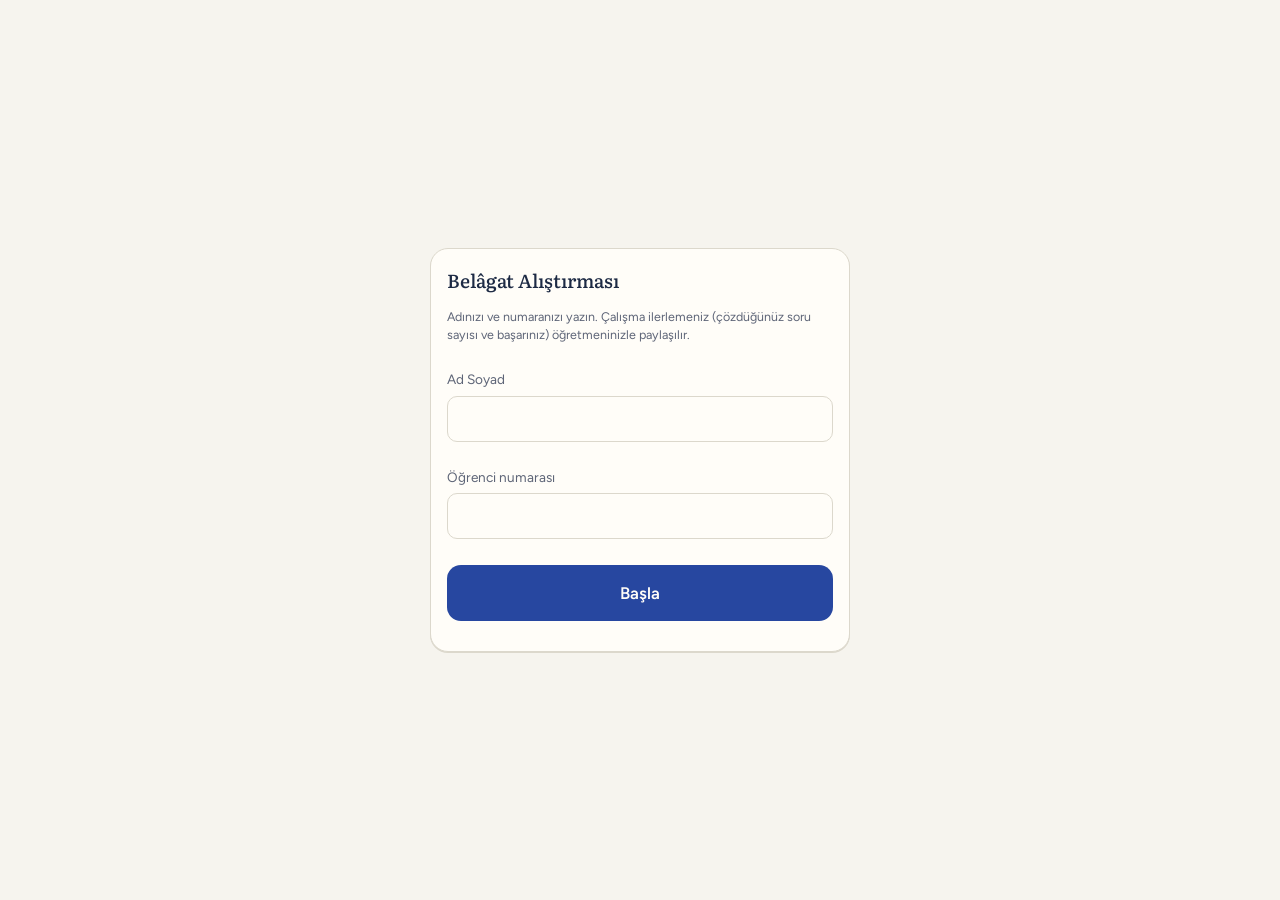
==== commit 7360b59c: "Sınav sistemi çok öğretmenli: sınıf kodu (?s=KOD), öğretmene özel bağlantılar ve yönetici paneli Co-" ====
--- a/belagat.html
+++ b/belagat.html
@@ -181,10 +181,11 @@
 const D=BEL.D,KN=D.K;
 const KEY="belagat-alistirma-v1";
 const API="https://script.google.com/macros/s/AKfycbxDSbv4KTviDVBrOeHAYDvv8gdbPnZJmC2I2mU1tlg6Fv30Q2G3fQTE06roNh5wzJ0/exec";
+const SK=(new URLSearchParams(location.search).get("s")||"").toUpperCase().replace(/[^A-Z0-9]/g,"").slice(0,12);
 const WHO={get(){try{const w=JSON.parse(localStorage.getItem("sinav-ogrenci")||"null");return w&&w.ad&&w.no?w:null;}catch(e){return null;}},set(w){try{localStorage.setItem("sinav-ogrenci",JSON.stringify(w));}catch(e){}}};
 let dirty=0;
 function payload(){const w=WHO.get();if(!w)return null;const t=st.right+st.wrong;
-  return JSON.stringify({a:"ilerleme",uyg:"Belâgat",ad:w.ad,numara:w.no,soru:t,dogru:st.right,yanlis:st.wrong,yuzde:t?Math.round(100*st.right/t):0,
+  return JSON.stringify({a:"ilerleme",k:SK,uyg:"Belâgat",ad:w.ad,numara:w.no,soru:t,dogru:st.right,yanlis:st.wrong,yuzde:t?Math.round(100*st.right/t):0,
     tamam:D.S.filter(learnedS).length,toplam:D.S.length,gun:Object.keys(st.days).length,
     konular:Object.keys(KN).map(k=>{const a=D.S.filter(s=>s.k==k);return a.filter(learnedS).length+"/"+a.length;}).join(",")});}
 function sync(beacon,force){if(API.startsWith("__")||(!dirty&&!force))return;const body=payload();if(!body)return;const n=dirty;dirty=0;
